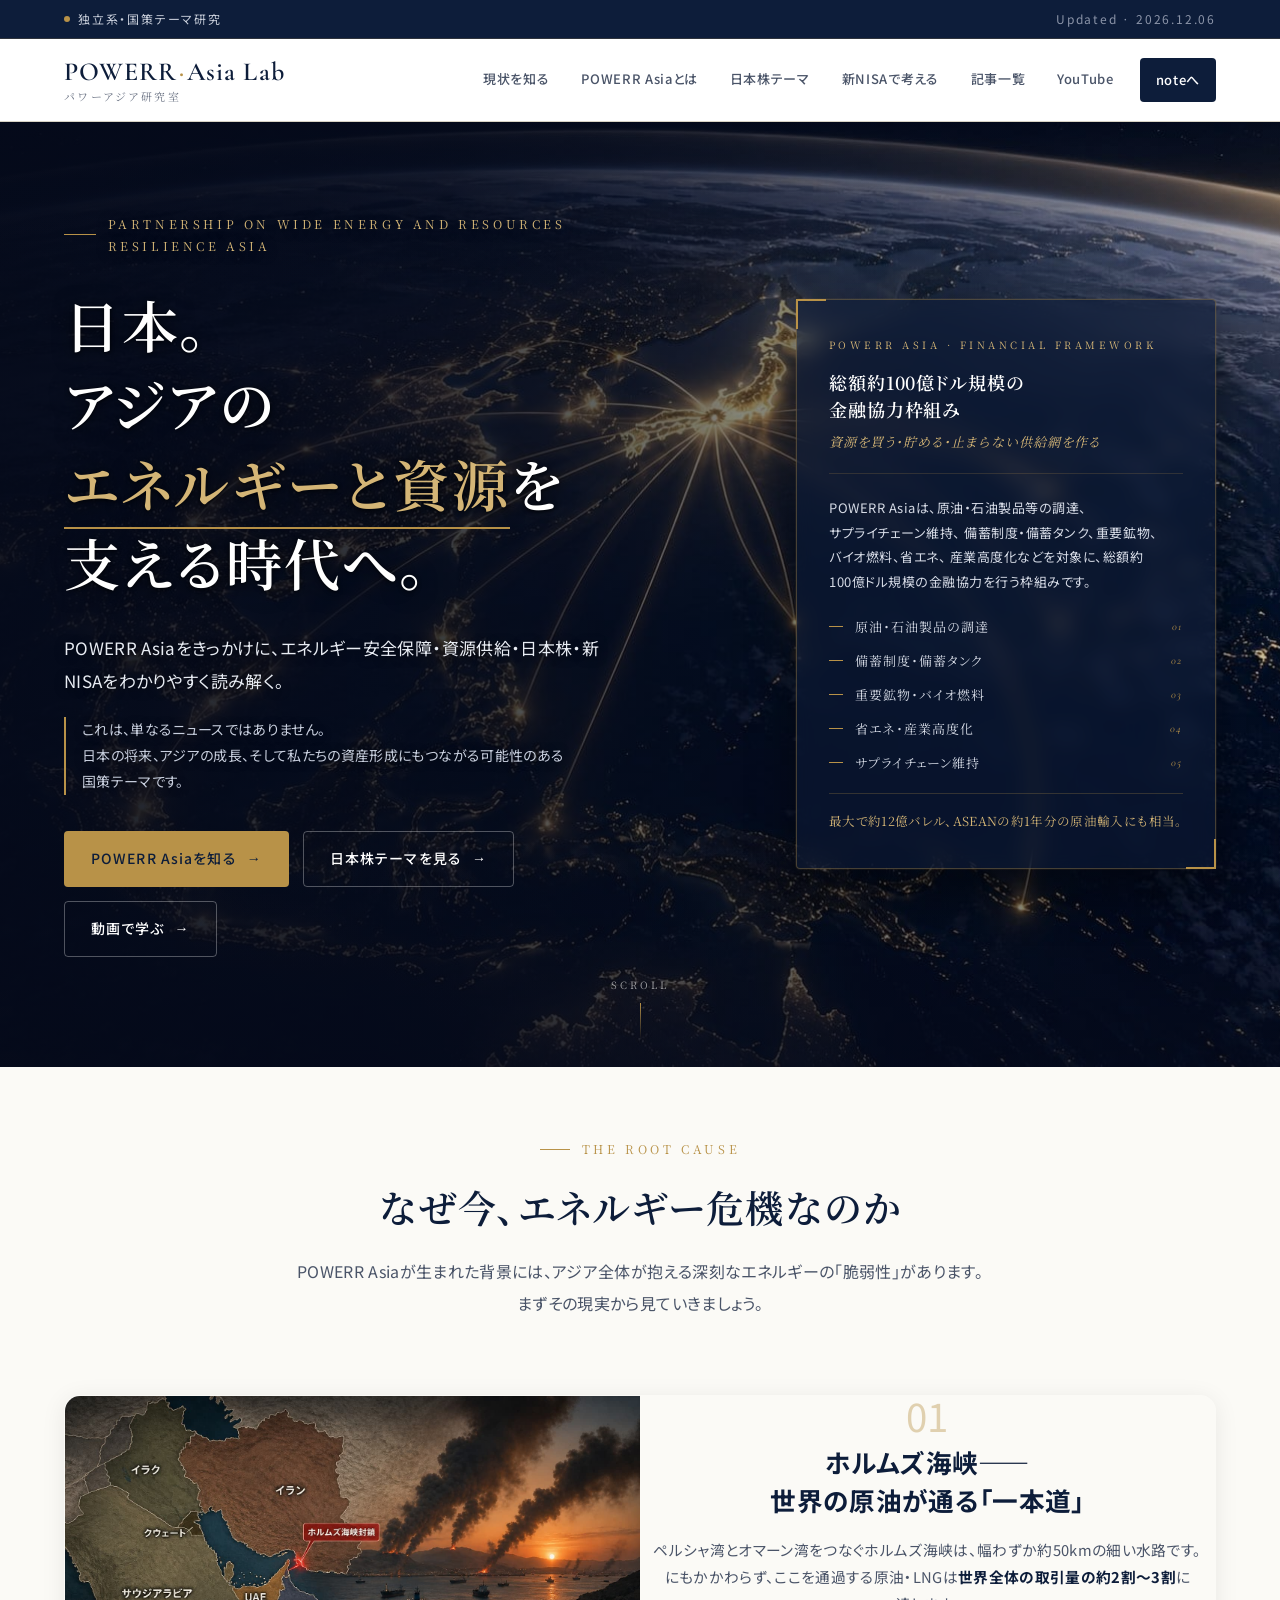
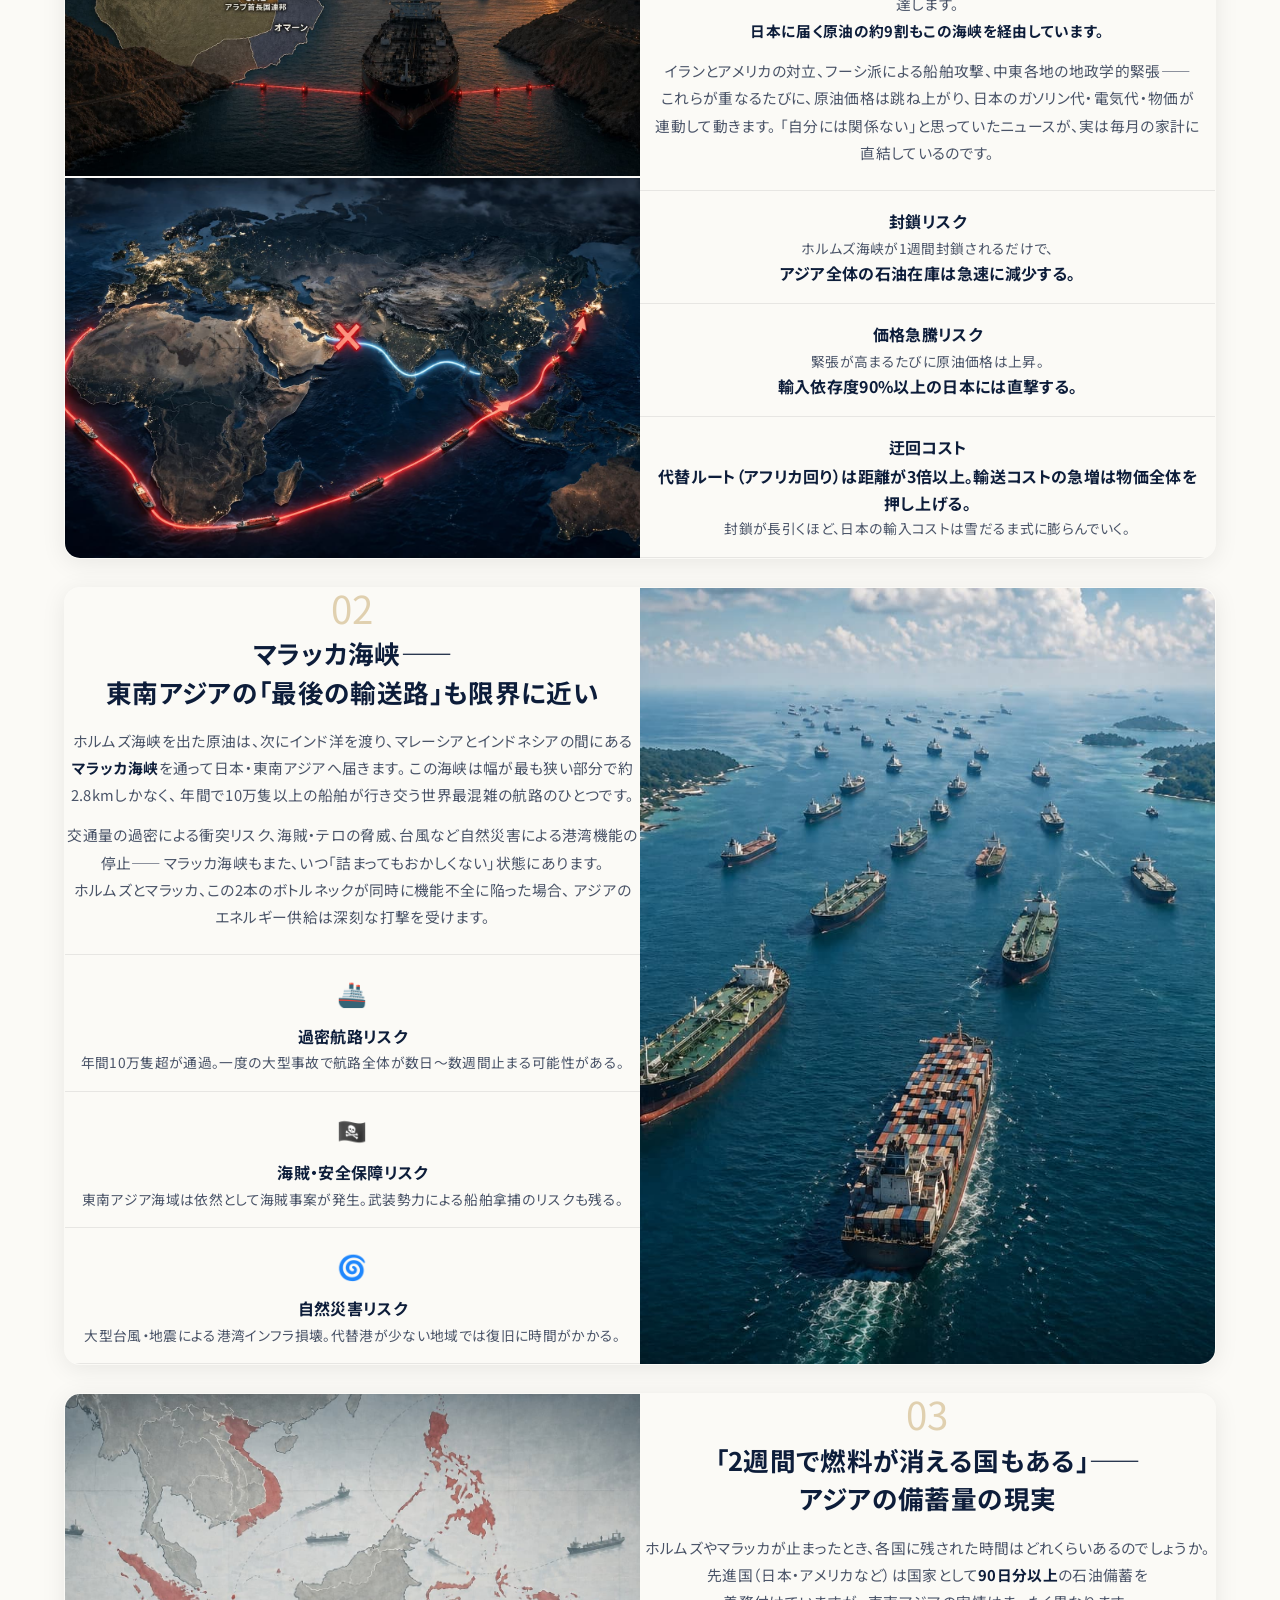
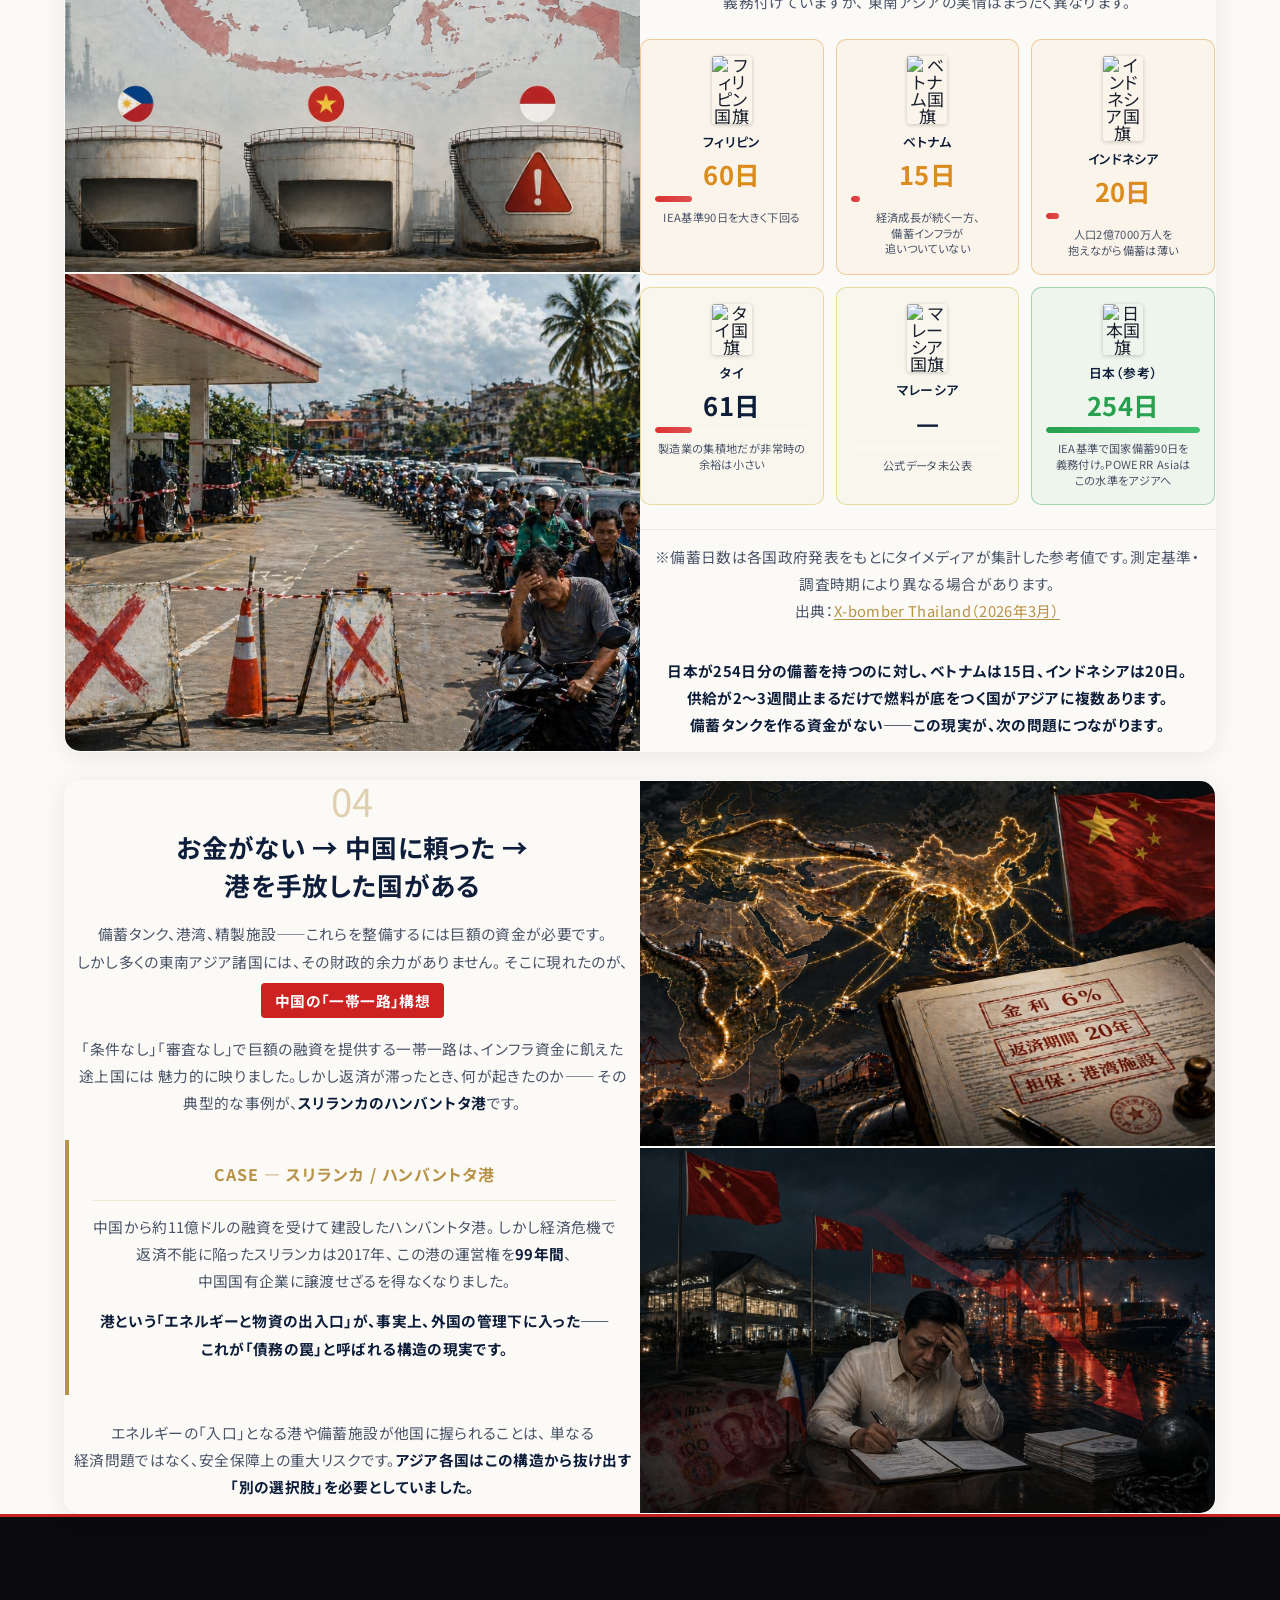
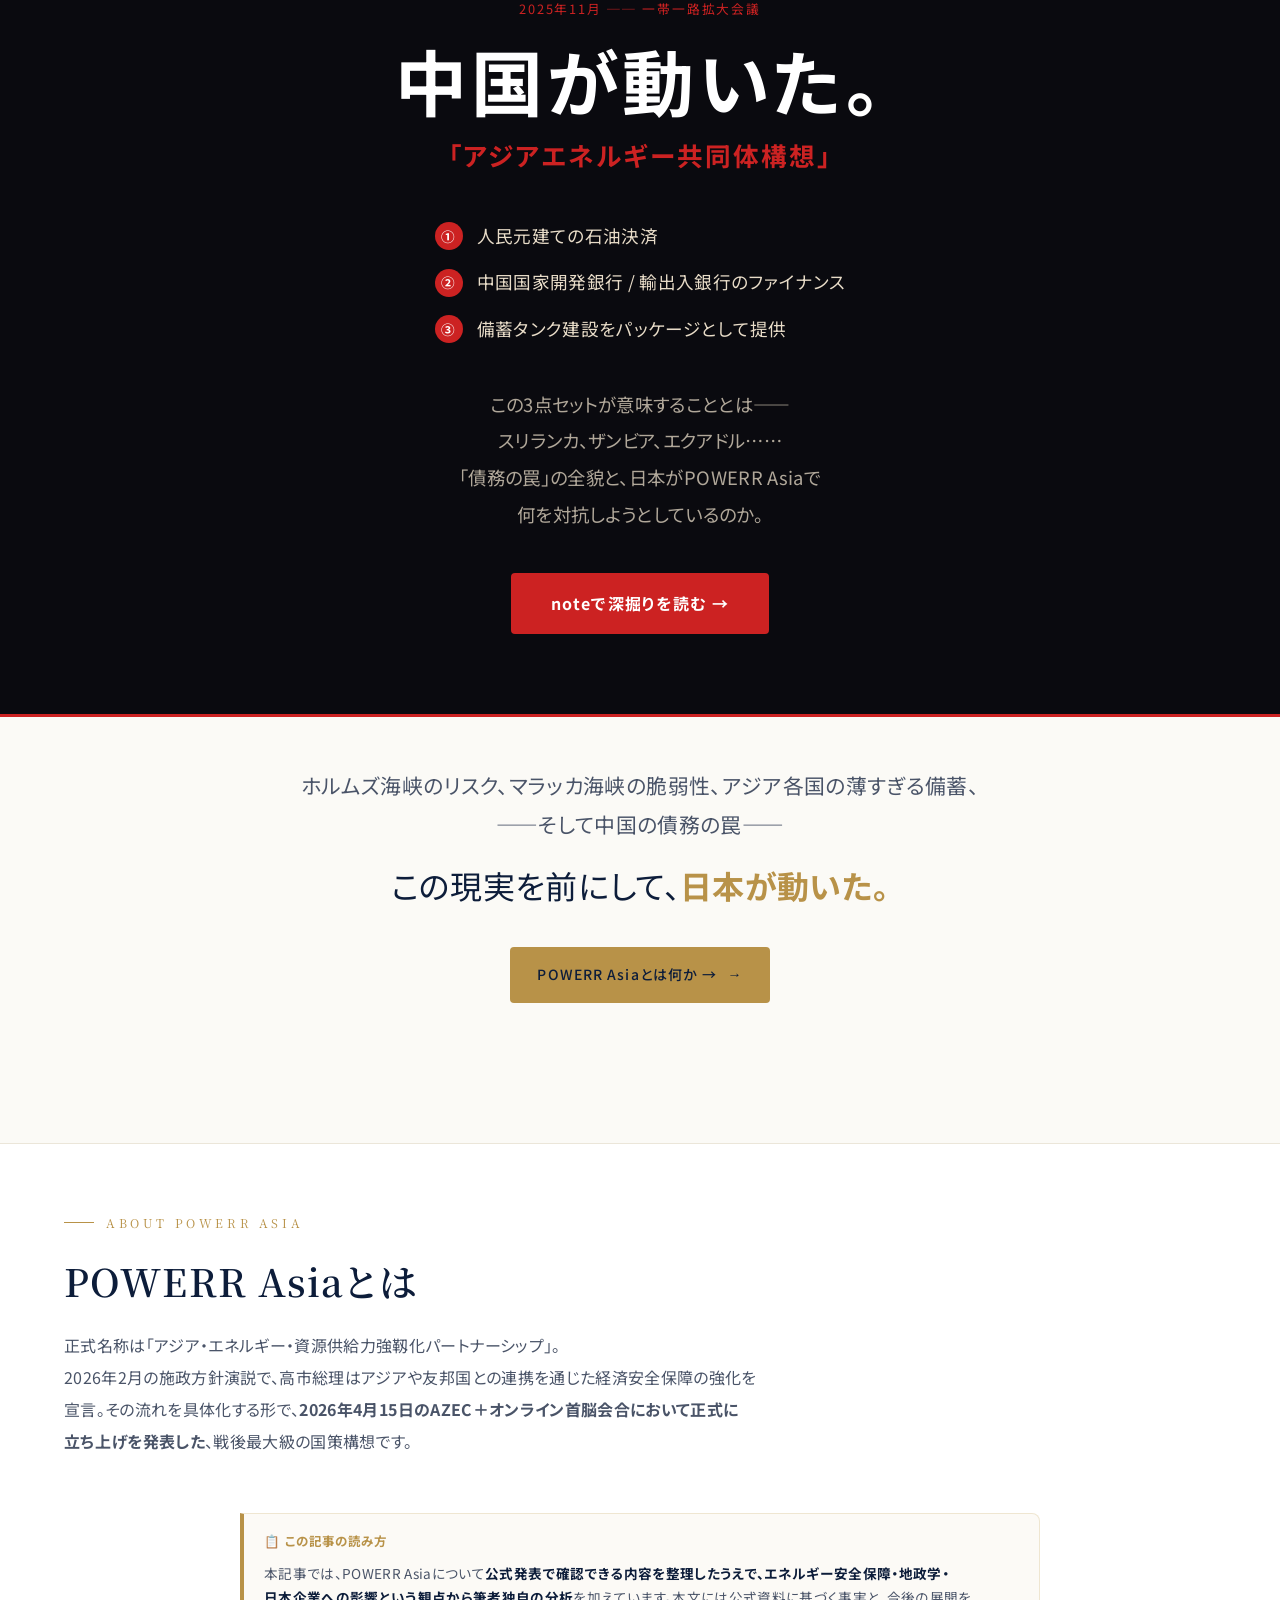
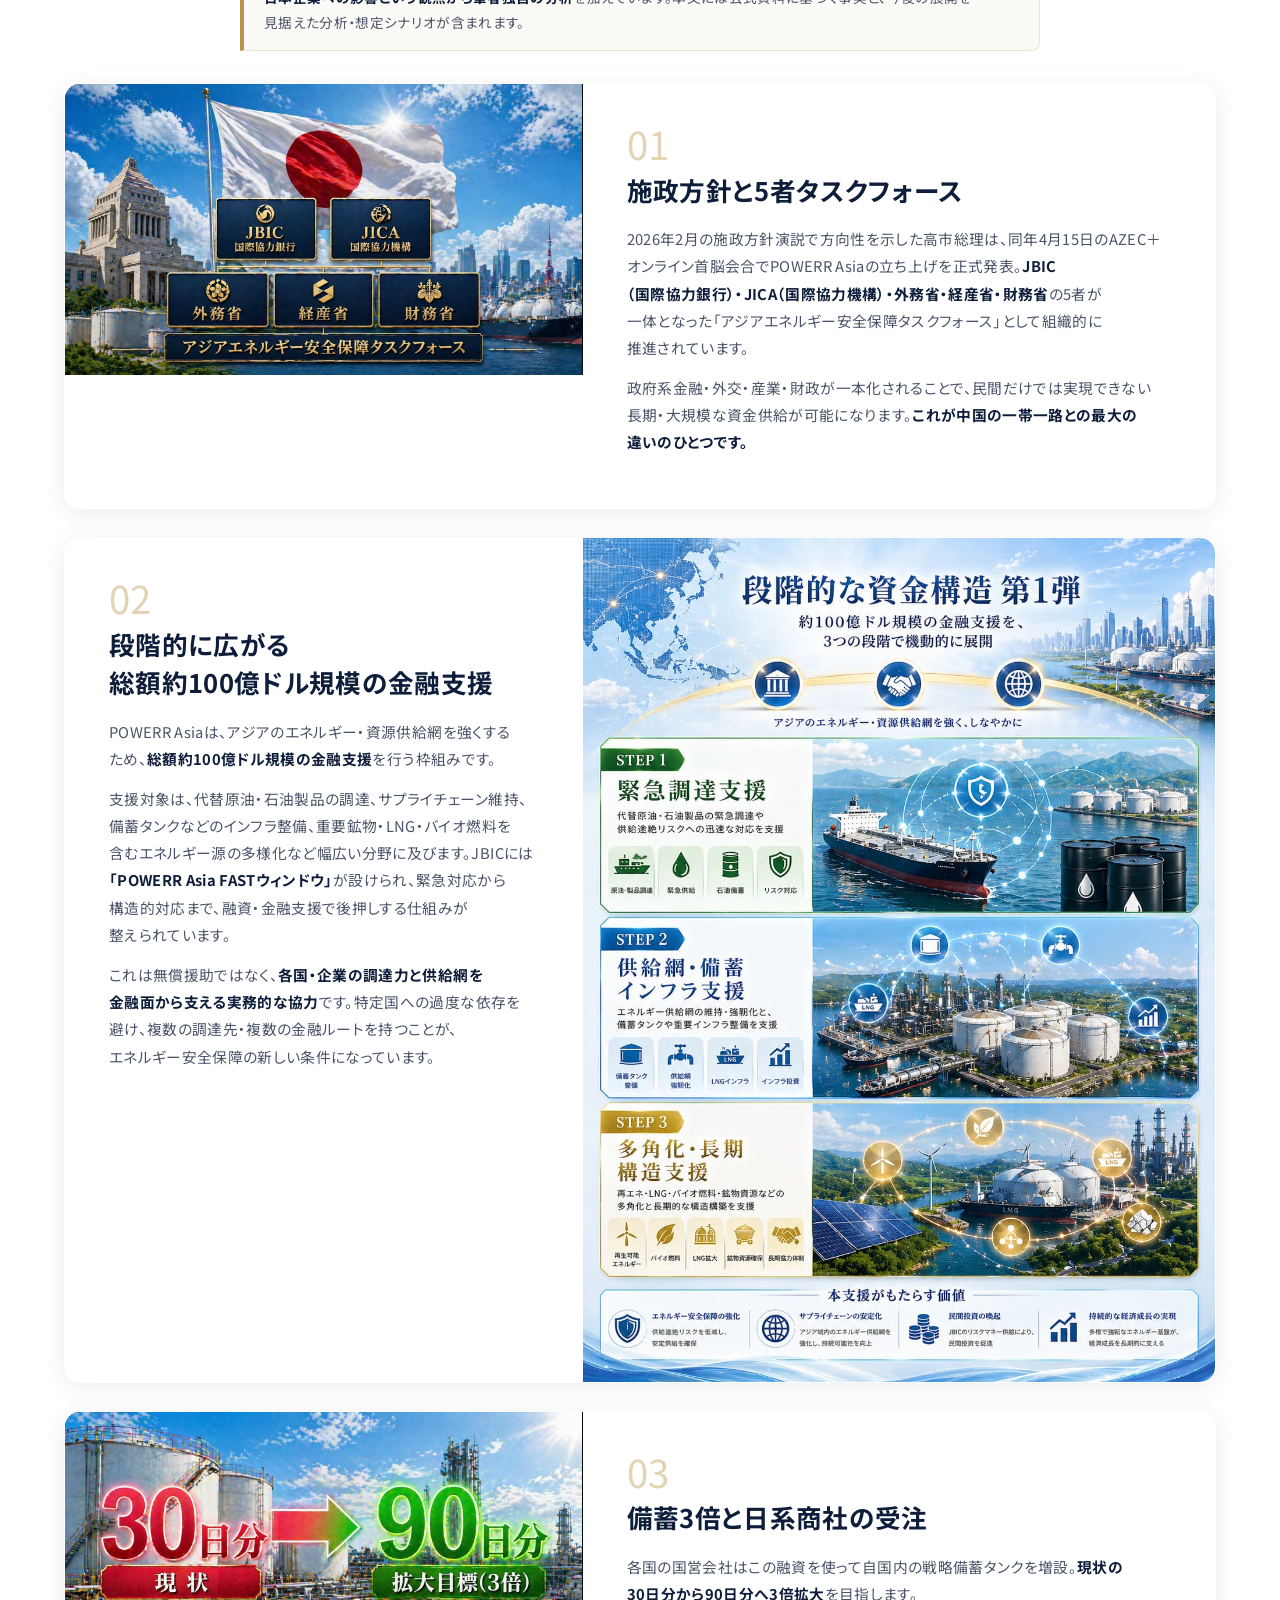
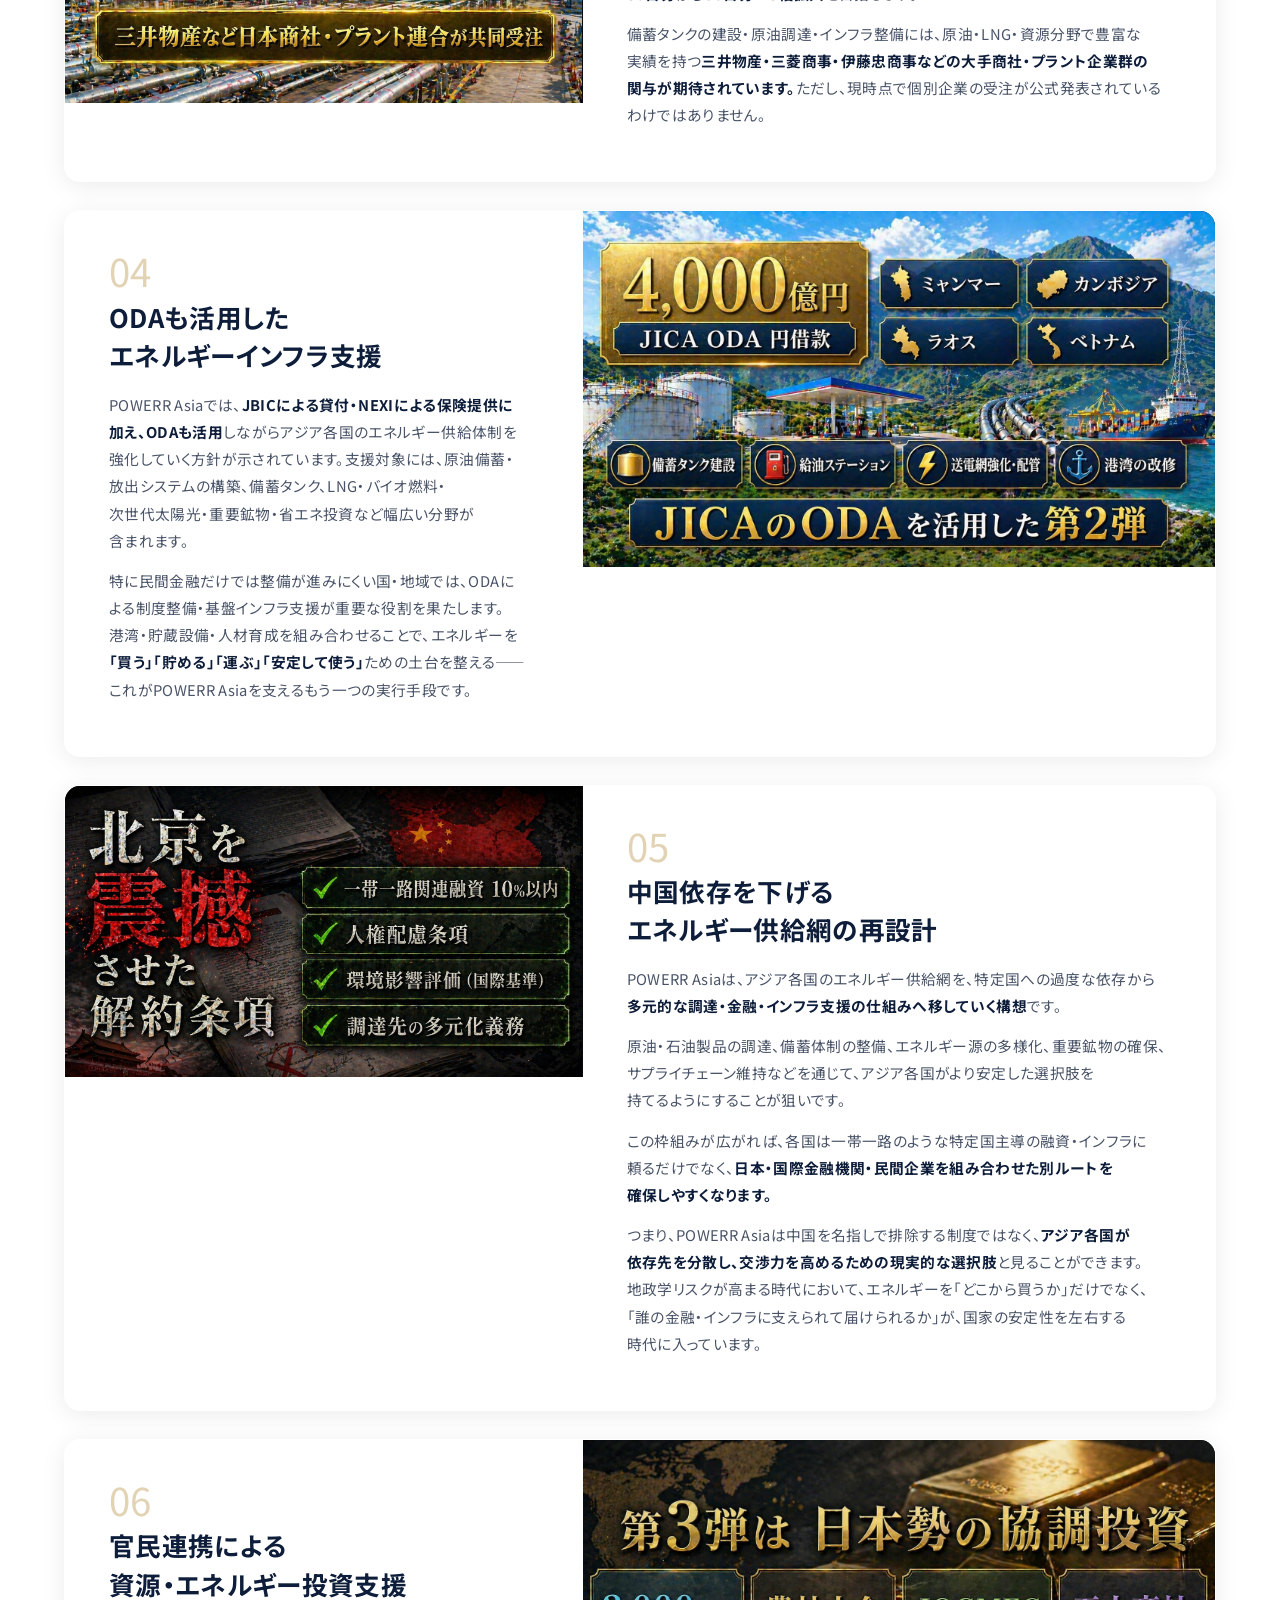
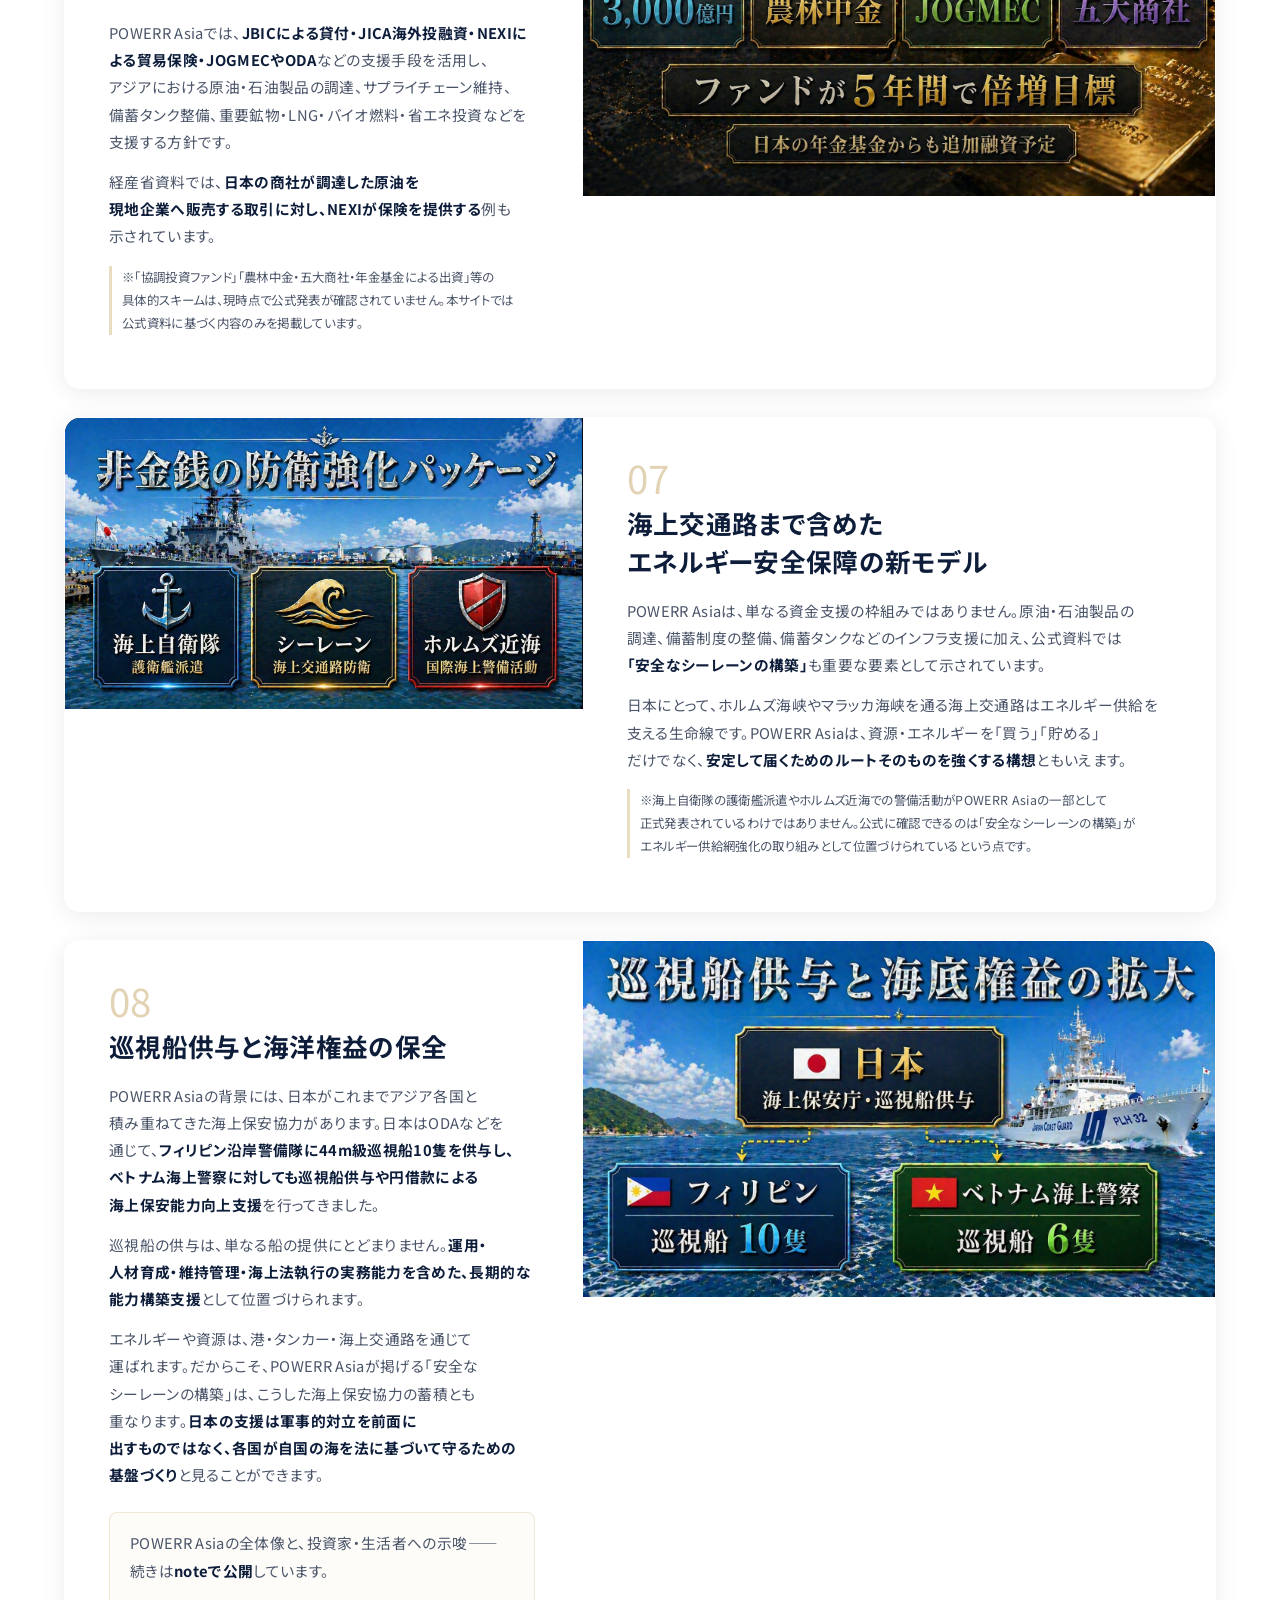
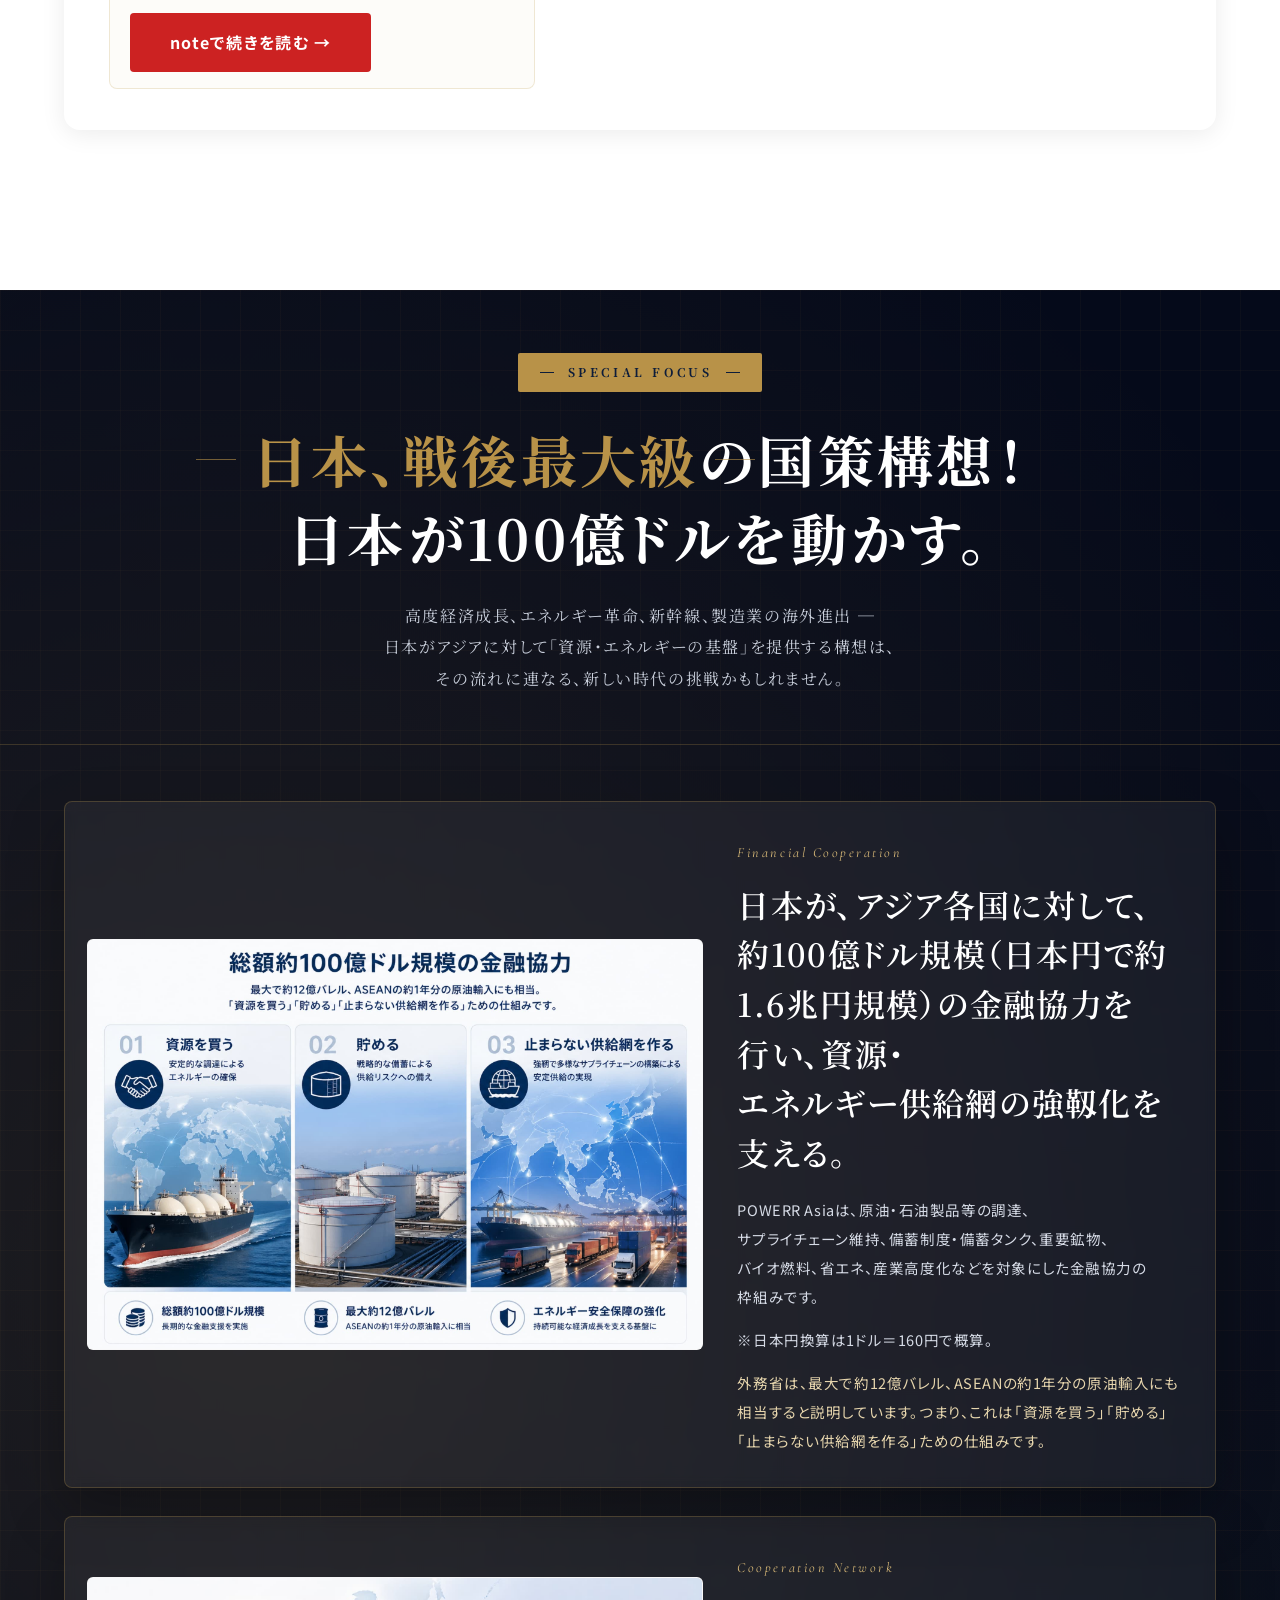
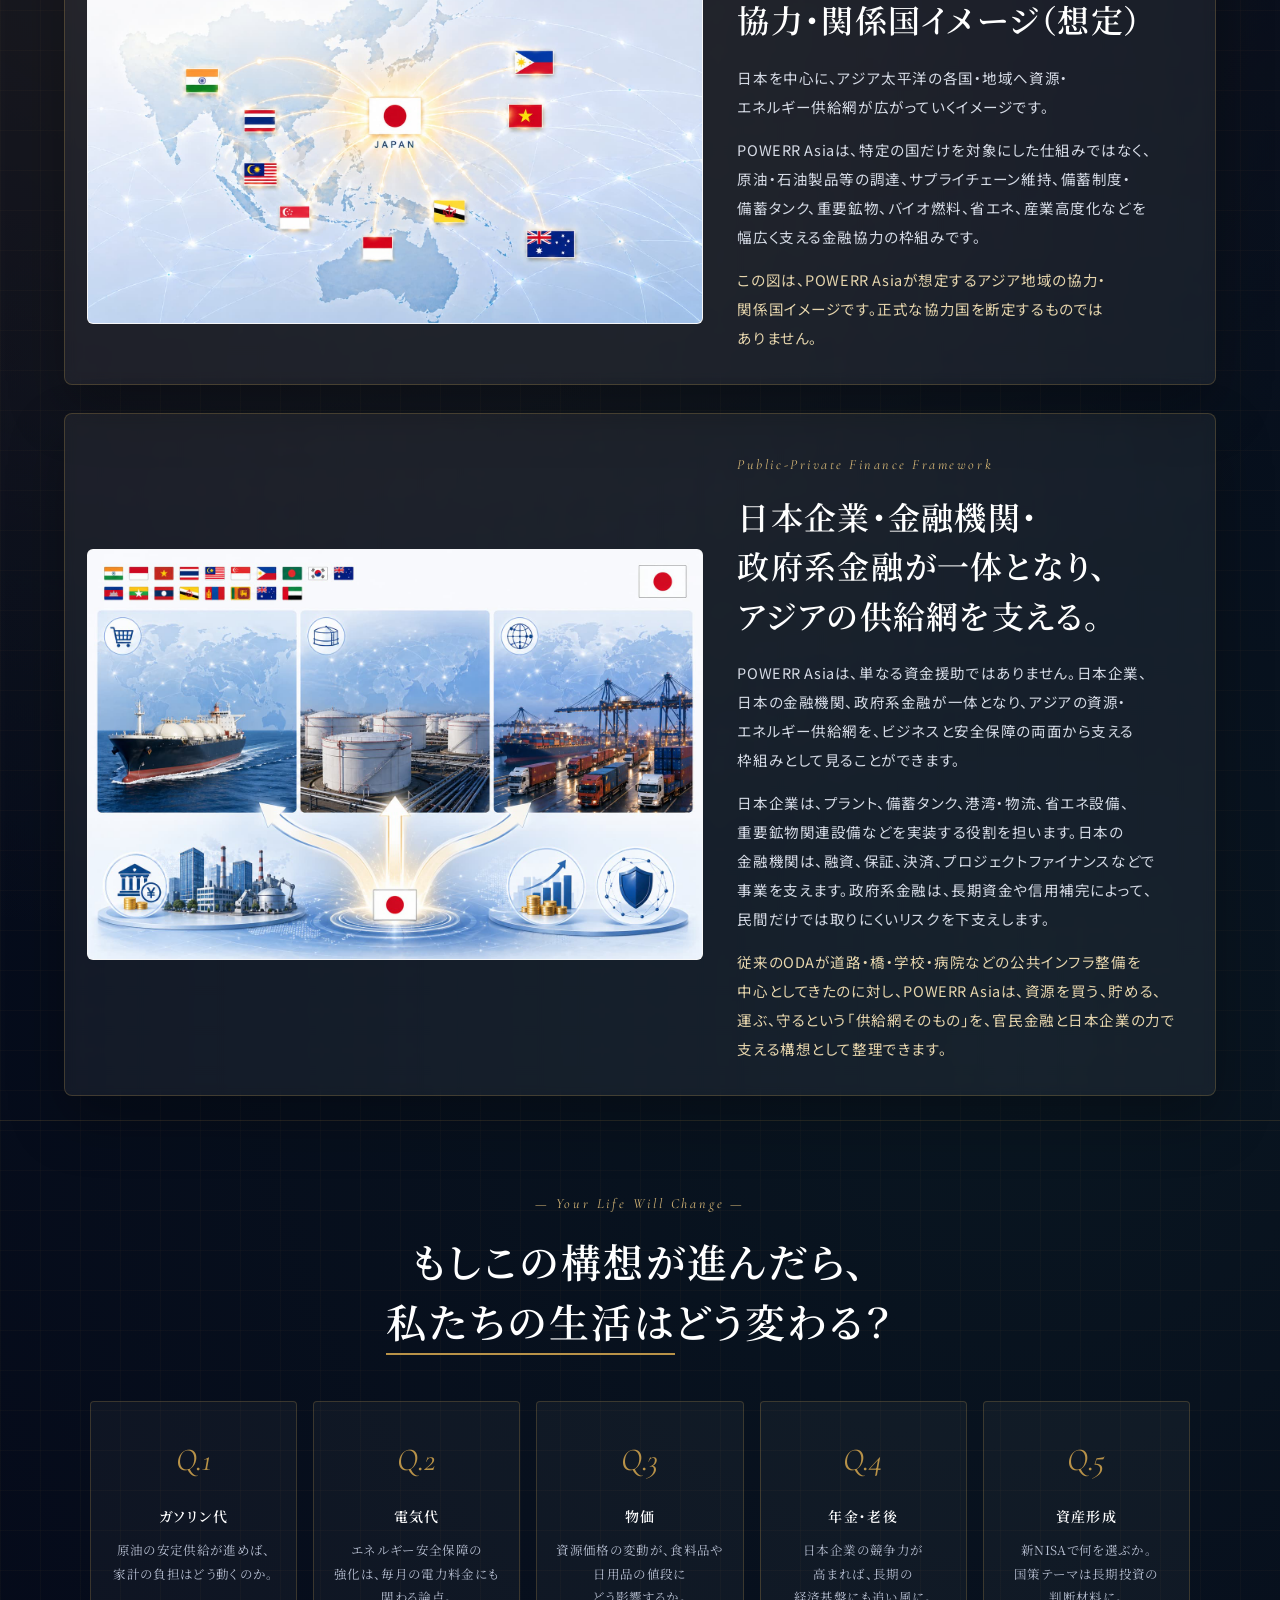
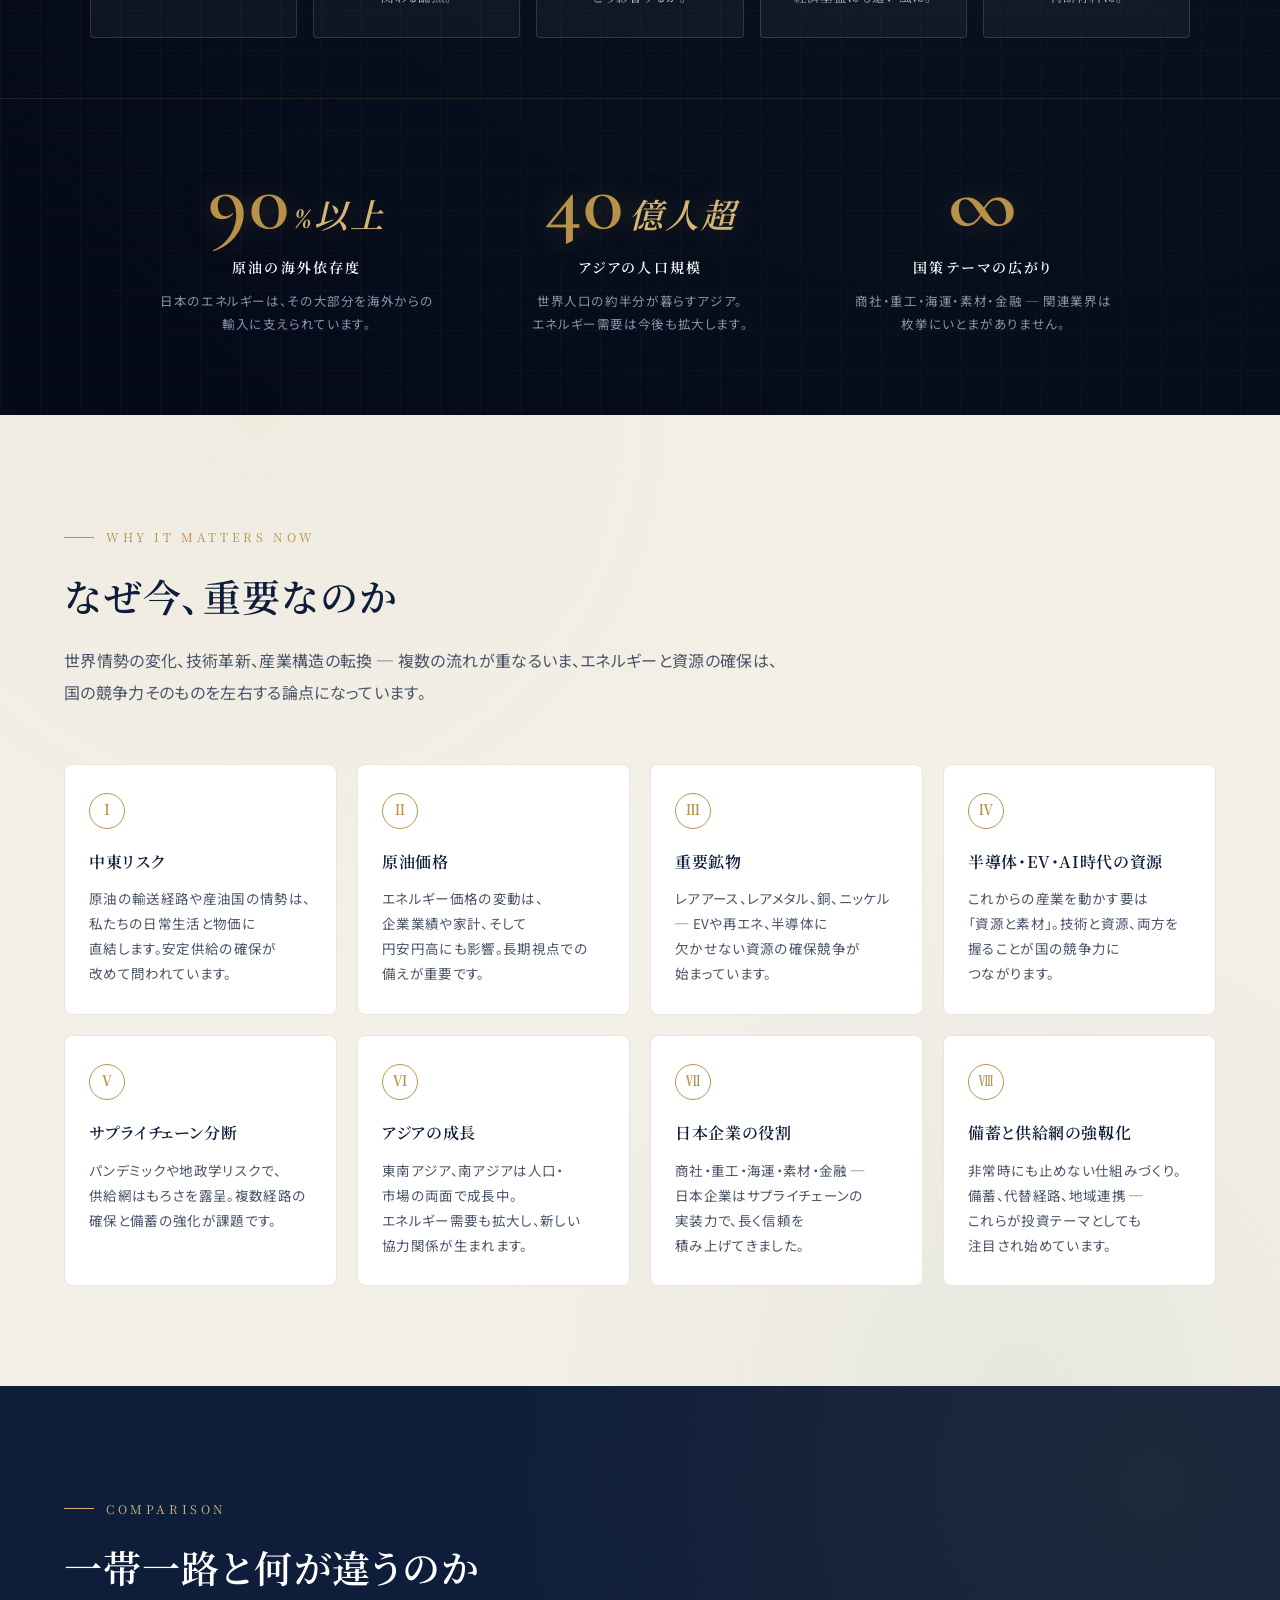
==== index.html @ 80aa7bf7 "画像変更" ====
<!DOCTYPE html>
<html lang="ja">
<head>
<meta charset="UTF-8">
<meta name="viewport" content="width=device-width, initial-scale=1.0">
<title>POWERR Asiaとは？日本がアジアのエネルギーと資源を支える新構想 | POWERR Asia Lab</title>
<meta name="description" content="POWERR Asia（パワー・アジア)を初心者向けに解説。日本のエネルギー安全保障、資源供給、サプライチェーン、日本株、新NISAとの関係をわかりやすく読み解きます。">
<meta name="keywords" content="POWERR Asia,パワーアジア,パワーアジア研究室,アジア エネルギー 資源,日本株 国策テーマ,新NISA 日本株,重要鉱物,サプライチェーン,エネルギー安全保障,一帯一路 違い,国策投資,日本株 長期投資">
<meta property="og:title" content="POWERR Asiaとは？日本がアジアのエネルギーと資源を支える新構想">
<meta property="og:description" content="POWERR Asia（パワー・アジア)を初心者向けに解説。エネルギー安全保障・資源供給・日本株・新NISAをわかりやすく読み解く情報サイト。">
<meta property="og:type" content="website">
<meta property="og:site_name" content="POWERR Asia Lab">
<link rel="preconnect" href="https://fonts.googleapis.com">
<link rel="preconnect" href="https://fonts.gstatic.com" crossorigin>
<link href="https://fonts.googleapis.com/css2?family=Noto+Serif+JP:wght@400;500;600;700&family=Noto+Sans+JP:wght@300;400;500;700&family=Cormorant+Garamond:ital,wght@0,500;0,600;1,500&display=swap" rel="stylesheet">

<meta http-equiv="X-UA-Compatible" content="IE=edge">
<link rel="stylesheet" href="css/style.css">

</head>
<body>

<!-- ============================================
     UTILITY BAR
     ============================================ -->
<div class="utility-bar">
  <div class="container">
    <span class="utility-tag">独立系・国策テーマ研究</span>
    <span class="utility-date" id="today">— UPDATED —</span>
  </div>
</div>

<!-- ============================================
     HEADER
     ============================================ -->
<header class="site-header">
  <div class="container">
    <div class="header-inner">
    <a href="#top" class="brand">
      <span class="brand-mark">POWERR<span class="dot">·</span>Asia Lab</span>
      <span class="brand-sub">パワーアジア研究室</span>
    </a>

    <nav class="nav" id="mainNav">
      <a href="#crisis">現状を知る</a>
      <a href="#about">POWERR Asiaとは</a>
      <a href="#stocks">日本株テーマ</a>
      <a href="#nisa">新NISAで考える</a>
      <a href="#articles">記事一覧</a>
      <a href="#youtube">YouTube</a>
      <!-- AFFILIATE/EXT LINK PLACEHOLDER: noteのプロフィールURLに置き換え -->
      <a href="#note" class="cta">noteへ</a>
    </nav>

    <button class="menu-toggle" id="menuToggle" aria-label="メニュー" aria-expanded="false">
      <span></span>
    </button>
    </div>
  </div>
</header>

<!-- ============================================
     HERO — 画像背景版
     ============================================ -->
<section class="hero" id="top">
  <!-- HERO IMAGE PLACEHOLDER: images/hero.jpg を差し替えると画像が変わります -->
  <div class="hero-bg" style="background-image:url('images/hero.jpg');" aria-hidden="true"></div>

  <div class="container">
    <div class="hero-text">
      <span class="hero-eyebrow">Partnership on Wide Energy and Resources Resilience Asia</span>
      <h1>日本。<br>アジアの<br><span class="accent">エネルギーと資源</span>を支える時代へ。</h1>
      <p class="hero-sub">
        POWERR Asiaをきっかけに、エネルギー安全保障・資源供給・日本株・新NISAをわかりやすく読み解く。
      </p>
      <p class="hero-note">
        これは、単なるニュースではありません。<br>
        日本の将来、アジアの成長、そして私たちの資産形成にもつながる可能性のある国策テーマです。
      </p>
      <div class="hero-actions">
        <a href="#about" class="btn btn-primary btn-arrow">POWERR Asiaを知る</a>
        <a href="#stocks" class="btn btn-ghost btn-arrow">日本株テーマを見る</a>
        <a href="#youtube" class="btn btn-ghost btn-arrow">動画で学ぶ</a>
      </div>
    </div>

    <!-- 右側情報パネル -->
    <aside class="hero-panel" aria-label="POWERR Asiaの金融協力">
      <div class="hero-panel-label">POWERR Asia · Financial Framework</div>
      <div class="hero-panel-title">
        総額約100億ドル規模の<br>
        金融協力枠組み
      </div>
      <div class="hero-panel-subtitle">
        資源を買う・貯める・止まらない供給網を作る
      </div>

      <p class="hero-panel-desc">
        POWERR Asiaは、原油・石油製品等の調達、サプライチェーン維持、
        備蓄制度・備蓄タンク、重要鉱物、バイオ燃料、省エネ、
        産業高度化などを対象に、総額約100億ドル規模の金融協力を行う枠組みです。
      </p>

      <ul class="hero-panel-list">
        <li>原油・石油製品の調達 <span class="num">01</span></li>
        <li>備蓄制度・備蓄タンク <span class="num">02</span></li>
        <li>重要鉱物・バイオ燃料 <span class="num">03</span></li>
        <li>省エネ・産業高度化 <span class="num">04</span></li>
        <li>サプライチェーン維持 <span class="num">05</span></li>
      </ul>

      <p class="hero-panel-note">
        最大で約12億バレル、ASEANの約1年分の原油輸入にも相当。
      </p>
    </aside>
  </div>

  <a href="#crisis" class="hero-scroll" aria-label="次のセクションへスクロール">SCROLL</a>
</section>

<!-- ============================================
     CRISIS — なぜ今、エネルギー危機なのか
     ============================================ -->
<section class="crisis" id="crisis">
  <div class="container">
    <span class="section-eyebrow">The Root Cause</span>
    <h2 class="section-title">なぜ今、エネルギー危機なのか</h2>
    <p class="section-lead">
      POWERR Asiaが生まれた背景には、アジア全体が抱える深刻なエネルギーの「脆弱性」があります。<br>
      まずその現実から見ていきましょう。
    </p>
  </div>

  <div class="container crisis-blocks-wrap">
  <!-- ブロック① ホルムズ海峡 -->
  <div class="crisis-block" id="crisis-hormuz">
    <div class="crisis-image-stack">
      <div class="crisis-image-wrap">
        <img
          src="images/strait-of-hormuz-oil-tanker-blockade-risk-editorial-illustration.jpg"
          alt="ホルムズ海峡の地図と封鎖リスクを示す画像。イラク・イラン・サウジアラビア・UAE・オマーンの位置と封鎖ラインが描かれている"
          class="crisis-img"
          loading="lazy"
        >
      </div>
      <div class="crisis-image-wrap">
        <img
          src="images/hormuz-strait-blocked-oil-shipping-route-africa-detour-japan.jpg"
          alt="ホルムズ海峡封鎖時にアフリカ大陸を迂回する長大な代替航路を示す世界地図"
          class="crisis-img"
          loading="lazy"
        >
      </div>
    </div>
    <div class="crisis-text">
      <span class="crisis-num">01</span>
      <h3 class="crisis-heading">ホルムズ海峡——<br>世界の原油が通る「一本道」</h3>
      <p>
        ペルシャ湾とオマーン湾をつなぐホルムズ海峡は、幅わずか約50kmの細い水路です。<br>
        にもかかわらず、ここを通過する原油・LNGは<strong>世界全体の取引量の約2割〜3割</strong>に達します。<br>
        <strong>日本に届く原油の約9割もこの海峡を経由しています。</strong>
      </p>
      <p>
        イランとアメリカの対立、フーシ派による船舶攻撃、中東各地の地政学的緊張——
        これらが重なるたびに、原油価格は跳ね上がり、日本のガソリン代・電気代・物価が連動して動きます。
        「自分には関係ない」と思っていたニュースが、実は毎月の家計に直結しているのです。
      </p>
      <div class="crisis-risk-box">
        <div class="crisis-risk-item">
          <div>
            <strong>封鎖リスク</strong>
            <p>ホルムズ海峡が1週間封鎖されるだけで、<br><strong>アジア全体の石油在庫は急速に減少する。</strong></p>
          </div>
        </div>
        <div class="crisis-risk-item">
          <div>
            <strong>価格急騰リスク</strong>
            <p>緊張が高まるたびに原油価格は上昇。<br><strong>輸入依存度90%以上の日本には直撃する。</strong></p>
          </div>
        </div>
        <div class="crisis-risk-item">
          <div>
            <strong>迂回コスト</strong>
            <p><strong>代替ルート（アフリカ回り）は距離が3倍以上。輸送コストの急増は物価全体を押し上げる。</strong>封鎖が長引くほど、日本の輸入コストは雪だるま式に膨らんでいく。</p>
          </div>
        </div>
      </div>
    </div>
  </div>

  <!-- ブロック② マラッカ海峡 -->
  <div class="crisis-block crisis-block--alt" id="crisis-malacca">
    <div class="crisis-image-wrap">
      <img
        src="images/strait-of-malacca-oil-tanker-congestion-shipping-risk.jpg"
        alt="マラッカ海峡を無数のタンカーと貨物船が埋め尽くす空撮イメージ"
        class="crisis-img"
        loading="lazy"
      >
    </div>
    <div class="crisis-text">
      <span class="crisis-num">02</span>
      <h3 class="crisis-heading">マラッカ海峡——<br>東南アジアの「最後の輸送路」も限界に近い</h3>
      <p>
        ホルムズ海峡を出た原油は、次にインド洋を渡り、マレーシアとインドネシアの間にある
        <strong>マラッカ海峡</strong>を通って日本・東南アジアへ届きます。
        この海峡は幅が最も狭い部分で約2.8kmしかなく、
        年間で10万隻以上の船舶が行き交う世界最混雑の航路のひとつです。
      </p>
      <p>
        交通量の過密による衝突リスク、海賊・テロの脅威、台風など自然災害による港湾機能の停止——
        マラッカ海峡もまた、いつ「詰まってもおかしくない」状態にあります。
        ホルムズとマラッカ、この2本のボトルネックが同時に機能不全に陥った場合、
        アジアのエネルギー供給は深刻な打撃を受けます。
      </p>
      <div class="crisis-risk-box">
        <div class="crisis-risk-item">
          <span class="risk-icon">🚢</span>
          <div>
            <strong>過密航路リスク</strong>
            <p>年間10万隻超が通過。一度の大型事故で航路全体が数日〜数週間止まる可能性がある。</p>
          </div>
        </div>
        <div class="crisis-risk-item">
          <span class="risk-icon">🏴‍☠️</span>
          <div>
            <strong>海賊・安全保障リスク</strong>
            <p>東南アジア海域は依然として海賊事案が発生。武装勢力による船舶拿捕のリスクも残る。</p>
          </div>
        </div>
        <div class="crisis-risk-item">
          <span class="risk-icon">🌀</span>
          <div>
            <strong>自然災害リスク</strong>
            <p>大型台風・地震による港湾インフラ損壊。代替港が少ない地域では復旧に時間がかかる。</p>
          </div>
        </div>
      </div>
    </div>
  </div>

  <!-- ブロック③ 備蓄の少なさ -->
  <div class="crisis-block" id="crisis-storage">
    <div class="crisis-image-stack">
      <div class="crisis-image-wrap">
        <img
          src="images/southeast-asia-fuel-storage-shortage-energy-security-risk.jpg"
          alt="フィリピン・ベトナム・インドネシアの国旗が付いた空に近い燃料タンク3基と東南アジア地図"
          class="crisis-img"
          loading="lazy"
        >
      </div>
      <div class="crisis-image-wrap">
        <img
          src="images/southeast-asia-fuel-shortage-empty-gas-station-long-queue.jpg"
          alt="東南アジアの燃料不足で空のガソリンスタンドに長蛇の列を作るバイクと車。赤いバツ印の看板が給油停止を示す"
          class="crisis-img"
          loading="lazy"
        >
      </div>
    </div>
    <div class="crisis-text">
      <span class="crisis-num">03</span>
      <h3 class="crisis-heading">「2週間で燃料が消える国もある」——<br>アジアの備蓄量の現実</h3>
      <p>
        ホルムズやマラッカが止まったとき、各国に残された時間はどれくらいあるのでしょうか。
        先進国（日本・アメリカなど）は国家として<strong>90日分以上</strong>の石油備蓄を義務付けていますが、
        東南アジアの実情はまったく異なります。
      </p>

      <div class="crisis-storage-grid">
        <div class="crisis-storage-card crisis-storage-card--warning">
          <div class="storage-flag"><img src="https://flagcdn.com/w40/ph.png" alt="フィリピン国旗" class="storage-flag-img"></div>
          <div class="storage-country">フィリピン</div>
          <div class="storage-days">60日</div>
          <div class="storage-bar"><div class="storage-fill" style="width:24%"></div></div>
          <div class="storage-note">IEA基準90日を大きく下回る</div>
        </div>
        <div class="crisis-storage-card crisis-storage-card--warning">
          <div class="storage-flag"><img src="https://flagcdn.com/w40/vn.png" alt="ベトナム国旗" class="storage-flag-img"></div>
          <div class="storage-country">ベトナム</div>
          <div class="storage-days">15日</div>
          <div class="storage-bar"><div class="storage-fill" style="width:6%"></div></div>
          <div class="storage-note">経済成長が続く一方、備蓄インフラが追いついていない</div>
        </div>
        <div class="crisis-storage-card crisis-storage-card--warning">
          <div class="storage-flag"><img src="https://flagcdn.com/w40/id.png" alt="インドネシア国旗" class="storage-flag-img"></div>
          <div class="storage-country">インドネシア</div>
          <div class="storage-days">20日</div>
          <div class="storage-bar"><div class="storage-fill" style="width:8%"></div></div>
          <div class="storage-note">人口2億7000万人を抱えながら備蓄は薄い</div>
        </div>
        <div class="crisis-storage-card crisis-storage-card--caution">
          <div class="storage-flag"><img src="https://flagcdn.com/w40/th.png" alt="タイ国旗" class="storage-flag-img"></div>
          <div class="storage-country">タイ</div>
          <div class="storage-days">61日</div>
          <div class="storage-bar"><div class="storage-fill crisis-storage-fill--caution" style="width:24%"></div></div>
          <div class="storage-note">製造業の集積地だが非常時の余裕は小さい</div>
        </div>
        <div class="crisis-storage-card crisis-storage-card--caution">
          <div class="storage-flag"><img src="https://flagcdn.com/w40/my.png" alt="マレーシア国旗" class="storage-flag-img"></div>
          <div class="storage-country">マレーシア</div>
          <div class="storage-days">—</div>
          <div class="storage-bar"><div class="storage-fill" style="width:0%"></div></div>
          <div class="storage-note">公式データ未公表</div>
        </div>
        <div class="crisis-storage-card crisis-storage-card--safe">
          <div class="storage-flag"><img src="https://flagcdn.com/w40/jp.png" alt="日本国旗" class="storage-flag-img"></div>
          <div class="storage-country">日本（参考）</div>
          <div class="storage-days">254日</div>
          <div class="storage-bar crisis-storage-bar--safe"><div class="storage-fill storage-fill--safe" style="width:100%"></div></div>
          <div class="storage-note">IEA基準で国家備蓄90日を義務付け。POWERR Asiaはこの水準をアジアへ</div>
        </div>
      </div>

      <p class="crisis-storage-source">
        ※備蓄日数は各国政府発表をもとにタイメディアが集計した参考値です。測定基準・調査時期により異なる場合があります。<br>
        出典：<a href="https://x-bomberth.com/20260310aseanoil/" target="_blank" rel="noopener">X-bomber Thailand（2026年3月）</a>
      </p>

      <p style="margin-top:2rem;">
        <strong>日本が254日分の備蓄を持つのに対し、ベトナムは15日、インドネシアは20日。</strong><br>
        <strong>供給が2〜3週間止まるだけで燃料が底をつく国がアジアに複数あります。</strong><br>
        <strong>備蓄タンクを作る資金がない——この現実が、次の問題につながります。</strong>
      </p>
    </div>
  </div>

  <!-- ブロック④ 一帯一路の罠（ライト版） -->
  <div class="crisis-block crisis-block--alt" id="crisis-debt">
    <div class="crisis-image-stack">
      <div class="crisis-image-wrap">
        <img
          src="images/china-bri-infrastructure-debt-risk-port-collateral.jpg"
          alt="中国の一帯一路構想。アジア・アフリカに広がる黄金の輸送ルートと、金利6%・返済期間20年・担保：港湾施設と記された契約書"
          class="crisis-img"
          loading="lazy"
        >
      </div>
      <div class="crisis-image-wrap">
        <img
          src="images/southeast-asian-port-china-debt-risk-editorial-illustration.jpg"
          alt="中国国旗が掲げられた港湾施設の前で、困惑した表情の政府関係者が書類にサインするイメージ"
          class="crisis-img"
          loading="lazy"
        >
      </div>
    </div>
    <div class="crisis-text">
      <span class="crisis-num">04</span>
      <h3 class="crisis-heading">お金がない → 中国に頼った →<br>港を手放した国がある</h3>
      <p style="text-align:center;">
        備蓄タンク、港湾、精製施設——これらを整備するには巨額の資金が必要です。
        しかし多くの東南アジア諸国には、その財政的余力がありません。
        そこに現れたのが、<br>
        <span class="bri-badge">中国の「一帯一路」構想</span>
      </p>
      <p>
        「条件なし」「審査なし」で巨額の融資を提供する一帯一路は、インフラ資金に飢えた途上国には
        魅力的に映りました。しかし返済が滞ったとき、何が起きたのか——
        その典型的な事例が、<strong>スリランカのハンバントタ港</strong>です。
      </p>
      <div class="crisis-debt-box">
        <div class="crisis-debt-case">
          <div class="debt-case-label">CASE — スリランカ / ハンバントタ港</div>
          <p>
            中国から約11億ドルの融資を受けて建設したハンバントタ港。
            しかし経済危機で返済不能に陥ったスリランカは2017年、
            この港の運営権を<strong>99年間</strong>、中国国有企業に譲渡せざるを得なくなりました。
          </p>
          <p>
            <strong>港という「エネルギーと物資の出入口」が、事実上、外国の管理下に入った——<br>
            これが「債務の罠」と呼ばれる構造の現実です。</strong>
          </p>
        </div>
      </div>
      <p>
        エネルギーの「入口」となる港や備蓄施設が他国に握られることは、
        単なる経済問題ではなく、安全保障上の重大リスクです。<strong>アジア各国はこの構造から抜け出す「別の選択肢」を必要としていました。</strong>
      </p>
    </div>
  </div>

  </div><!-- /.crisis-blocks-wrap -->

  <!-- NOTE誘導ブリッジ（大型） -->
  <div class="crisis-note-bridge">
    <div class="container">
      <p class="cnb-date">2025年11月 ── 一帯一路拡大会議</p>
      <h3 class="cnb-title">中国が動いた。</h3>
      <p class="cnb-subtitle">「アジアエネルギー共同体構想」</p>
      <div class="cnb-points">
        <div class="cnb-point">
          <span class="cnb-num">①</span>
          <span>人民元建ての石油決済</span>
        </div>
        <div class="cnb-point">
          <span class="cnb-num">②</span>
          <span>中国国家開発銀行 / 輸出入銀行のファイナンス</span>
        </div>
        <div class="cnb-point">
          <span class="cnb-num">③</span>
          <span>備蓄タンク建設をパッケージとして提供</span>
        </div>
      </div>
      <p class="cnb-hook">この3点セットが意味することとは——<br>スリランカ、ザンビア、エクアドル……<br>「債務の罠」の全貌と、日本がPOWERR Asiaで<br>何を対抗しようとしているのか。</p>
      <a href="#note" class="cnb-btn">noteで深掘りを読む →</a>
    </div>
  </div>

  <!-- 移行ブリッジ -->
  <div class="crisis-bridge">
    <div class="container">
      <p class="bridge-text">
        ホルムズ海峡のリスク、マラッカ海峡の脆弱性、アジア各国の薄すぎる備蓄、<br>
        ——そして中国の債務の罠——
      </p>
      <p class="bridge-text bridge-text--large">
        この現実を前にして、<strong>日本が動いた。</strong>
      </p>
      <a href="#about" class="btn btn-primary btn-arrow">POWERR Asiaとは何か →</a>
    </div>
  </div>

</section>

<!-- ============================================ — 興味喚起の派手なフック
     「私たちの生活がどう変わるのか？」
     「戦後最大級の構想か？」
     ============================================ -->

<section class="about" id="about">
  <div class="container">
    <span class="section-eyebrow">About POWERR Asia</span>
    <h2 class="section-title">POWERR Asiaとは</h2>
    <p class="section-lead">
      正式名称は「アジア・エネルギー・資源供給力強靱化パートナーシップ」。<br>
      2026年2月の施政方針演説で、高市総理はアジアや友邦国との連携を通じた経済安全保障の強化を宣言。その流れを具体化する形で、<strong>2026年4月15日のAZEC＋オンライン首脳会合において正式に立ち上げを発表した</strong>、戦後最大級の国策構想です。
    </p>

    <!-- 記事の読み方 -->
    <div class="editorial-note">
      <span class="editorial-note-label">📋 この記事の読み方</span>
      <p>本記事では、POWERR Asiaについて<strong>公式発表で確認できる内容を整理したうえで、エネルギー安全保障・地政学・日本企業への影響という観点から筆者独自の分析</strong>を加えています。本文には公式資料に基づく事実と、今後の展開を見据えた分析・想定シナリオが含まれます。</p>
    </div>
  </div>

  <div class="container about-blocks-wrap">

    <!-- ブロック① 5者タスクフォース -->
    <div class="crisis-block" id="about-taskforce">
      <div class="crisis-image-wrap">
        <img src="images/japan-energy-security-policy-framework-jbic-jica-ministries.jpg"
          alt="JBIC・JICA・外務省・経産省・財務省によるアジアエネルギー安全保障タスクフォース"
          class="crisis-img" loading="lazy">
      </div>
      <div class="crisis-text">
        <span class="crisis-num">01</span>
        <h3 class="crisis-heading">施政方針と5者タスクフォース</h3>
        <p>2026年2月の施政方針演説で方向性を示した高市総理は、同年4月15日のAZEC＋オンライン首脳会合でPOWERR Asiaの立ち上げを正式発表。<strong>JBIC（国際協力銀行）・JICA（国際協力機構）・外務省・経産省・財務省</strong>の5者が一体となった「アジアエネルギー安全保障タスクフォース」として組織的に推進されています。</p>
        <p>政府系金融・外交・産業・財政が一本化されることで、民間だけでは実現できない長期・大規模な資金供給が可能になります。<strong>これが中国の一帯一路との最大の違いのひとつです。</strong></p>
      </div>
    </div>

    <!-- ブロック② 第1弾資金構造 -->
    <div class="crisis-block crisis-block--alt" id="about-finance1">
      <div class="crisis-image-wrap">
        <img src="images/powerr-asia-phased-financial-support-energy-supply-chain-900x1200.jpg"
          alt="総額約100億ドル規模・JBIC POWERR Asia FASTウィンドウによる金融支援"
          class="crisis-img" loading="lazy">
      </div>
      <div class="crisis-text">
        <span class="crisis-num">02</span>
        <h3 class="crisis-heading">段階的に広がる<br>総額約100億ドル規模の金融支援</h3>
        <p>POWERR Asiaは、アジアのエネルギー・資源供給網を強くするため、<strong>総額約100億ドル規模の金融支援</strong>を行う枠組みです。</p>
        <p>支援対象は、代替原油・石油製品の調達、サプライチェーン維持、備蓄タンクなどのインフラ整備、重要鉱物・LNG・バイオ燃料を含むエネルギー源の多様化など幅広い分野に及びます。JBICには<strong>「POWERR Asia FASTウィンドウ」</strong>が設けられ、緊急対応から構造的対応まで、融資・金融支援で後押しする仕組みが整えられています。</p>
        <p>これは無償援助ではなく、<strong>各国・企業の調達力と供給網を金融面から支える実務的な協力</strong>です。特定国への過度な依存を避け、複数の調達先・複数の金融ルートを持つことが、エネルギー安全保障の新しい条件になっています。</p>
      </div>
    </div>

    <!-- ブロック③ 備蓄3倍と商社受注 -->
    <div class="crisis-block" id="about-storage">
      <div class="crisis-image-wrap">
        <img src="images/oil-storage-expansion-30-to-90-days-japan-trading-companies-plant-consortium.jpg"
          alt="備蓄30日分から90日分へ3倍拡大・三井物産など日本商社プラント連合が共同受注"
          class="crisis-img" loading="lazy">
      </div>
      <div class="crisis-text">
        <span class="crisis-num">03</span>
        <h3 class="crisis-heading">備蓄3倍と日系商社の受注</h3>
        <p>各国の国営会社はこの融資を使って自国内の戦略備蓄タンクを増設。<strong>現状の30日分から90日分へ3倍拡大</strong>を目指します。</p>
        <p>備蓄タンクの建設・原油調達・インフラ整備には、原油・LNG・資源分野で豊富な実績を持つ<strong>三井物産・三菱商事・伊藤忠商事などの大手商社・プラント企業群の関与が期待されています。</strong>ただし、現時点で個別企業の受注が公式発表されているわけではありません。</p>
      </div>
    </div>

    <!-- ブロック④ JICA ODA第2弾 -->
    <div class="crisis-block crisis-block--alt" id="about-oda">
      <div class="crisis-image-wrap">
        <img src="images/jica-oda-energy-infrastructure-myanmar-cambodia-laos-vietnam.jpg"
          alt="JBICやODAを活用したアジアのエネルギーインフラ支援・備蓄タンク・港湾・送電網"
          class="crisis-img" loading="lazy">
      </div>
      <div class="crisis-text">
        <span class="crisis-num">04</span>
        <h3 class="crisis-heading">ODAも活用した<br>エネルギーインフラ支援</h3>
        <p>POWERR Asiaでは、<strong>JBICによる貸付・NEXIによる保険提供に加え、ODAも活用</strong>しながらアジア各国のエネルギー供給体制を強化していく方針が示されています。支援対象には、原油備蓄・放出システムの構築、備蓄タンク、LNG・バイオ燃料・次世代太陽光・重要鉱物・省エネ投資など幅広い分野が含まれます。</p>
        <p>特に民間金融だけでは整備が進みにくい国・地域では、ODAによる制度整備・基盤インフラ支援が重要な役割を果たします。港湾・貯蔵設備・人材育成を組み合わせることで、エネルギーを<strong>「買う」「貯める」「運ぶ」「安定して使う」</strong>ための土台を整える——これがPOWERR Asiaを支えるもう一つの実行手段です。</p>
      </div>
    </div>

    <!-- ブロック⑤ 中国依存からの脱却 -->
    <div class="crisis-block" id="about-clause">
      <div class="crisis-image-wrap">
        <img src="images/beijing-shocked-cancellation-clauses-bri-loan-risk.jpg"
          alt="中国依存を下げるエネルギー供給網の再設計・調達先多元化・日本型金融支援"
          class="crisis-img" loading="lazy">
      </div>
      <div class="crisis-text">
        <span class="crisis-num">05</span>
        <h3 class="crisis-heading">中国依存を下げる<br>エネルギー供給網の再設計</h3>
        <p>POWERR Asiaは、アジア各国のエネルギー供給網を、特定国への過度な依存から<strong>多元的な調達・金融・インフラ支援の仕組みへ移していく構想</strong>です。</p>
        <p>原油・石油製品の調達、備蓄体制の整備、エネルギー源の多様化、重要鉱物の確保、サプライチェーン維持などを通じて、アジア各国がより安定した選択肢を持てるようにすることが狙いです。</p>
        <p>この枠組みが広がれば、各国は一帯一路のような特定国主導の融資・インフラに頼るだけでなく、<strong>日本・国際金融機関・民間企業を組み合わせた別ルートを確保しやすくなります。</strong></p>
        <p>つまり、POWERR Asiaは中国を名指しで排除する制度ではなく、<strong>アジア各国が依存先を分散し、交渉力を高めるための現実的な選択肢</strong>と見ることができます。地政学リスクが高まる時代において、エネルギーを「どこから買うか」だけでなく、「誰の金融・インフラに支えられて届けられるか」が、国家の安定性を左右する時代に入っています。</p>
      </div>
    </div>

    <!-- ブロック⑥ 官民連携による投資支援 -->
    <div class="crisis-block crisis-block--alt" id="about-fund">
      <div class="crisis-image-wrap">
        <img src="images/japan-investment-fund-muted-gold-jogmec-trading-companies.jpg"
          alt="JBIC・JICA・NEXI・JOGMECによる官民連携のエネルギー資源投資支援"
          class="crisis-img" loading="lazy">
      </div>
      <div class="crisis-text">
        <span class="crisis-num">06</span>
        <h3 class="crisis-heading">官民連携による<br>資源・エネルギー投資支援</h3>
        <p>POWERR Asiaでは、<strong>JBICによる貸付・JICA海外投融資・NEXIによる貿易保険・JOGMECやODA</strong>などの支援手段を活用し、アジアにおける原油・石油製品の調達、サプライチェーン維持、備蓄タンク整備、重要鉱物・LNG・バイオ燃料・省エネ投資などを支援する方針です。</p>
        <p>経産省資料では、<strong>日本の商社が調達した原油を現地企業へ販売する取引に対し、NEXIが保険を提供する</strong>例も示されています。</p>
        <p class="about-disclaimer">※「協調投資ファンド」「農林中金・五大商社・年金基金による出資」等の具体的スキームは、現時点で公式発表が確認されていません。本サイトでは公式資料に基づく内容のみを掲載しています。</p>
      </div>
    </div>

    <!-- ブロック⑦ シーレーン・安全保障 -->
    <div class="crisis-block" id="about-defense">
      <div class="crisis-image-wrap">
        <img src="images/japan-maritime-security-defense-package-hormuz-sea-lane.jpg"
          alt="海上自衛隊・シーレーン防衛・ホルムズ近海の安全保障パッケージ"
          class="crisis-img" loading="lazy">
      </div>
      <div class="crisis-text">
        <span class="crisis-num">07</span>
        <h3 class="crisis-heading">海上交通路まで含めた<br>エネルギー安全保障の新モデル</h3>
        <p>POWERR Asiaは、単なる資金支援の枠組みではありません。原油・石油製品の調達、備蓄制度の整備、備蓄タンクなどのインフラ支援に加え、公式資料では<strong>「安全なシーレーンの構築」</strong>も重要な要素として示されています。</p>
        <p>日本にとって、ホルムズ海峡やマラッカ海峡を通る海上交通路はエネルギー供給を支える生命線です。POWERR Asiaは、資源・エネルギーを「買う」「貯める」だけでなく、<strong>安定して届くためのルートそのものを強くする構想</strong>ともいえます。</p>
        <p class="about-disclaimer">※海上自衛隊の護衛艦派遣やホルムズ近海での警備活動がPOWERR Asiaの一部として正式発表されているわけではありません。公式に確認できるのは「安全なシーレーンの構築」がエネルギー供給網強化の取り組みとして位置づけられているという点です。</p>
      </div>
    </div>

    <!-- ブロック⑧ 巡視船供与 -->
    <div class="crisis-block crisis-block--alt" id="about-patrol">
      <div class="crisis-image-wrap">
        <img src="images/japan-coast-guard-patrol-vessels-philippines-vietnam-blue-sky.jpg"
          alt="日本海上保安庁がフィリピンへ巡視船10隻・ベトナム海上警察へ供与・海上保安能力向上支援"
          class="crisis-img" loading="lazy">
      </div>
      <div class="crisis-text">
        <span class="crisis-num">08</span>
        <h3 class="crisis-heading">巡視船供与と海洋権益の保全</h3>
        <p>POWERR Asiaの背景には、日本がこれまでアジア各国と積み重ねてきた海上保安協力があります。日本はODAなどを通じて、<strong>フィリピン沿岸警備隊に44m級巡視船10隻を供与し、ベトナム海上警察に対しても巡視船供与や円借款による海上保安能力向上支援</strong>を行ってきました。</p>
        <p>巡視船の供与は、単なる船の提供にとどまりません。<strong>運用・人材育成・維持管理・海上法執行の実務能力を含めた、長期的な能力構築支援</strong>として位置づけられます。</p>
        <p>エネルギーや資源は、港・タンカー・海上交通路を通じて運ばれます。だからこそ、POWERR Asiaが掲げる「安全なシーレーンの構築」は、こうした海上保安協力の蓄積とも重なります。<strong>日本の支援は軍事的対立を前面に出すものではなく、各国が自国の海を法に基づいて守るための基盤づくり</strong>と見ることができます。</p>

        <!-- NOTE誘導 -->
        <div class="about-note-cta">
          <p>POWERR Asiaの全体像と、投資家・生活者への示唆——続きは<strong>noteで公開</strong>しています。</p>
          <a href="#note" class="cnb-btn" style="margin-top:16px; display:inline-block;">noteで続きを読む →</a>
        </div>
      </div>
    </div>

  </div><!-- /.about-blocks-wrap -->
</section>

<section class="hook" id="hook">
  <!-- 大型ステートメント -->
  <div class="hook-banner">
    <div class="container">
      <span class="hook-tag">SPECIAL FOCUS</span>
      <h2>
        <span class="gold">日本、戦後最大級</span>の国策構想！<br>日本が100億ドルを動かす。
      </h2>
      <p class="hook-banner-sub">
        高度経済成長、エネルギー革命、新幹線、製造業の海外進出 ─<br>
        日本がアジアに対して「資源・エネルギーの基盤」を提供する構想は、<br>
        その流れに連なる、新しい時代の挑戦かもしれません。
      </p>
    </div>
  </div>

  <!-- 金融協力インフォグラフィック -->
  <div class="hook-finance">
    <div class="container">
      <div class="hook-finance-card">
        <div class="hook-finance-image">
          <img src="images/power-asia-energy-financial-cooperation-oil-supply-chain.jpg" alt="POWERR Asiaの総額約100億ドル規模の金融協力を説明する図解。資源を買う、貯める、止まらない供給網を作るという3つの仕組みを示す。">
        </div>
        <div class="hook-finance-text">
          <span class="hook-finance-label">Financial Cooperation</span>
          <h3>日本が、アジア各国に対して、約100億ドル規模（日本円で約1.6兆円規模）の金融協力を行い、資源・エネルギー供給網の強靱化を支える。</h3>
          <p>
            POWERR Asiaは、原油・石油製品等の調達、サプライチェーン維持、備蓄制度・備蓄タンク、重要鉱物、バイオ燃料、省エネ、産業高度化などを対象にした金融協力の枠組みです。
          </p>
          <p class="note">
            ※日本円換算は1ドル＝160円で概算。
          </p>
          <p>
            外務省は、最大で約12億バレル、ASEANの約1年分の原油輸入にも相当すると説明しています。つまり、これは「資源を買う」「貯める」「止まらない供給網を作る」ための仕組みです。
          </p>
        </div>
      </div>

      <div class="hook-finance-card" style="margin-top: 28px;">
        <div class="hook-finance-image">
          <img src="images/powerr-asia-japan-flag-energy-network.jpg" alt="日本国旗を中心にアジア太平洋各国の国旗へ資源・エネルギー供給網が広がるPOWERR Asiaの協力・関係国イメージ">
        </div>
        <div class="hook-finance-text">
          <span class="hook-finance-label">Cooperation Network</span>
          <h3>協力・関係国イメージ（想定）</h3>
          <p>
            日本を中心に、アジア太平洋の各国・地域へ資源・エネルギー供給網が広がっていくイメージです。
          </p>
          <p>
            POWERR Asiaは、特定の国だけを対象にした仕組みではなく、原油・石油製品等の調達、サプライチェーン維持、備蓄制度・備蓄タンク、重要鉱物、バイオ燃料、省エネ、産業高度化などを幅広く支える金融協力の枠組みです。
          </p>
          <p>
            この図は、POWERR Asiaが想定するアジア地域の協力・関係国イメージです。正式な協力国を断定するものではありません。
          </p>
        </div>
      </div>

      <div class="hook-finance-card" style="margin-top: 28px;">
        <div class="hook-finance-image">
          <img src="images/powerr-asia-japan-public-private-finance-framework.jpg" alt="日本企業、日本の金融機関、政府系金融が一体となり、アジアの資源・エネルギー供給網を支えるPOWERR Asiaの官民金融一体モデル">
        </div>
        <div class="hook-finance-text">
          <span class="hook-finance-label">Public-Private Finance Framework</span>
          <h3>日本企業・金融機関・政府系金融が一体となり、アジアの供給網を支える。</h3>
          <p>
            POWERR Asiaは、単なる資金援助ではありません。日本企業、日本の金融機関、政府系金融が一体となり、アジアの資源・エネルギー供給網を、ビジネスと安全保障の両面から支える枠組みとして見ることができます。
          </p>
          <p>
            日本企業は、プラント、備蓄タンク、港湾・物流、省エネ設備、重要鉱物関連設備などを実装する役割を担います。日本の金融機関は、融資、保証、決済、プロジェクトファイナンスなどで事業を支えます。政府系金融は、長期資金や信用補完によって、民間だけでは取りにくいリスクを下支えします。
          </p>
          <p>
            従来のODAが道路・橋・学校・病院などの公共インフラ整備を中心としてきたのに対し、POWERR Asiaは、資源を買う、貯める、運ぶ、守るという「供給網そのもの」を、官民金融と日本企業の力で支える構想として整理できます。
          </p>
        </div>
      </div>
    </div>
  </div>

  <!-- 5つの問いかけ -->
  <div class="hook-questions">
    <div class="container">
      <div class="hook-section-head">
        <div class="label">— Your Life Will Change —</div>
        <h3>もしこの構想が進んだら、<br><span class="marker">私たちの生活は</span>どう変わる？</h3>
      </div>

      <div class="hook-question-grid">
        <div class="hook-q-card">
          <span class="hook-q-icon">Q.1</span>
          <h4>ガソリン代</h4>
          <p>原油の安定供給が進めば、家計の負担はどう動くのか。</p>
        </div>
        <div class="hook-q-card">
          <span class="hook-q-icon">Q.2</span>
          <h4>電気代</h4>
          <p>エネルギー安全保障の強化は、毎月の電力料金にも関わる論点。</p>
        </div>
        <div class="hook-q-card">
          <span class="hook-q-icon">Q.3</span>
          <h4>物価</h4>
          <p>資源価格の変動が、食料品や日用品の値段にどう影響するか。</p>
        </div>
        <div class="hook-q-card">
          <span class="hook-q-icon">Q.4</span>
          <h4>年金・老後</h4>
          <p>日本企業の競争力が高まれば、長期の経済基盤にも追い風に。</p>
        </div>
        <div class="hook-q-card">
          <span class="hook-q-icon">Q.5</span>
          <h4>資産形成</h4>
          <p>新NISAで何を選ぶか。国策テーマは長期投資の判断材料に。</p>
        </div>
      </div>
    </div>
  </div>

  <!-- 3つのインパクト数字 -->
  <div class="hook-stats">
    <div class="container">
      <div class="hook-stats-grid">
        <div class="hook-stat">
          <span class="num">90<span class="unit">%以上</span></span>
          <div class="label">原油の海外依存度</div>
          <div class="desc">日本のエネルギーは、その大部分を海外からの輸入に支えられています。</div>
        </div>
        <div class="hook-stat">
          <span class="num">40<span class="unit">億人超</span></span>
          <div class="label">アジアの人口規模</div>
          <div class="desc">世界人口の約半分が暮らすアジア。エネルギー需要は今後も拡大します。</div>
        </div>
        <div class="hook-stat">
          <span class="num">∞</span>
          <div class="label">国策テーマの広がり</div>
          <div class="desc">商社・重工・海運・素材・金融 ─ 関連業界は枚挙にいとまがありません。</div>
        </div>
      </div>
    </div>
  </div>
</section>

<!-- ============================================
     2. なぜ今、重要なのか
     ============================================ -->
<section class="why" id="why">
  <div class="container">
    <span class="section-eyebrow">Why It Matters Now</span>
    <h2 class="section-title">なぜ今、重要なのか</h2>
    <p class="section-lead">
      世界情勢の変化、技術革新、産業構造の転換 ─ 複数の流れが重なるいま、エネルギーと資源の確保は、国の競争力そのものを左右する論点になっています。
    </p>

    <div class="card-grid">
      <div class="fact-card">
        <span class="ico">Ⅰ</span>
        <h3>中東リスク</h3>
        <p>原油の輸送経路や産油国の情勢は、私たちの日常生活と物価に直結します。安定供給の確保が改めて問われています。</p>
      </div>
      <div class="fact-card">
        <span class="ico">Ⅱ</span>
        <h3>原油価格</h3>
        <p>エネルギー価格の変動は、企業業績や家計、そして円安円高にも影響。長期視点での備えが重要です。</p>
      </div>
      <div class="fact-card">
        <span class="ico">Ⅲ</span>
        <h3>重要鉱物</h3>
        <p>レアアース、レアメタル、銅、ニッケル ─ EVや再エネ、半導体に欠かせない資源の確保競争が始まっています。</p>
      </div>
      <div class="fact-card">
        <span class="ico">Ⅳ</span>
        <h3>半導体・EV・AI時代の資源</h3>
        <p>これからの産業を動かす要は「資源と素材」。技術と資源、両方を握ることが国の競争力につながります。</p>
      </div>
      <div class="fact-card">
        <span class="ico">Ⅴ</span>
        <h3>サプライチェーン分断</h3>
        <p>パンデミックや地政学リスクで、供給網はもろさを露呈。複数経路の確保と備蓄の強化が課題です。</p>
      </div>
      <div class="fact-card">
        <span class="ico">Ⅵ</span>
        <h3>アジアの成長</h3>
        <p>東南アジア、南アジアは人口・市場の両面で成長中。エネルギー需要も拡大し、新しい協力関係が生まれます。</p>
      </div>
      <div class="fact-card">
        <span class="ico">Ⅶ</span>
        <h3>日本企業の役割</h3>
        <p>商社・重工・海運・素材・金融 ─ 日本企業はサプライチェーンの実装力で、長く信頼を積み上げてきました。</p>
      </div>
      <div class="fact-card">
        <span class="ico">Ⅷ</span>
        <h3>備蓄と供給網の強靱化</h3>
        <p>非常時にも止めない仕組みづくり。備蓄、代替経路、地域連携 ─ これらが投資テーマとしても注目され始めています。</p>
      </div>
    </div>
  </div>
</section>

<!-- ============================================
     3. 一帯一路との違い
     ============================================ -->
<section class="compare" id="compare">
  <div class="container">
    <span class="section-eyebrow">Comparison</span>
    <h2 class="section-title">一帯一路と何が違うのか</h2>
    <p class="section-lead">
      一帯一路とPOWERR Asiaは、しばしば対比的に語られます。ここでは冷静に、両者の性格の違いを整理します。<br>
      対立を煽るのではなく、アジア各国に「選択肢を増やす」 ─ これがこの構想の本質です。
    </p>

    <div class="compare-table">
      <div class="compare-card">
        <div class="label">REFERENCE — 既存の構想</div>
        <h3>一帯一路（参考）</h3>
        <ul>
          <li>大規模インフラ投資を通じた影響力拡大として語られることが多い</li>
          <li>道路・港湾・鉄道などハードを軸とした展開</li>
          <li>融資条件や債務問題が指摘されるケースもある</li>
          <li>地政学的な影響力の議論と切り離せない</li>
        </ul>
      </div>
      <div class="compare-card highlight">
        <div class="label">PROPOSAL — 日本型の構想</div>
        <h3>POWERR Asia（パワー・アジア）</h3>
        <ul>
          <li>エネルギー・資源・備蓄・供給網・金融支援を通じた支援構想として見ることができる</li>
          <li>日本が培ってきた信頼・技術・運用力を強みに</li>
          <li>アジア各国に「選択肢」を増やすことが目的</li>
          <li>対立ではなく、共に強くなる枠組みを志向</li>
        </ul>
      </div>
    </div>

    <div class="compare-note">
      重要なのは、どちらかを否定することではありません。アジアの国々が、状況に応じて複数のパートナーから選べる ─ そうした多様性こそが、長期的な安定につながると考えられています。
    </div>
  </div>
</section>

<!-- ============================================
     4. 日本株への期待
     ============================================ -->
<section class="stocks" id="stocks">
  <div class="container">
    <span class="section-eyebrow">Japan Equities — Long-term Themes</span>
    <h2 class="section-title">日本株への期待</h2>
    <p class="section-lead">
      POWERR Asiaが進むとすれば、関連業界として注目される可能性があるテーマを整理しました。<br>
      ※特定の銘柄を推奨するものではありません。長期テーマとしての全体像をつかむための整理です。
    </p>

    <div class="theme-grid">
      <div class="theme-tag"><div class="theme-name">総合商社</div><div class="theme-en">Trading Houses</div></div>
      <div class="theme-tag"><div class="theme-name">エネルギー</div><div class="theme-en">Energy</div></div>
      <div class="theme-tag"><div class="theme-name">重工業</div><div class="theme-en">Heavy Industry</div></div>
      <div class="theme-tag"><div class="theme-name">プラント</div><div class="theme-en">Plant Engineering</div></div>
      <div class="theme-tag"><div class="theme-name">海運</div><div class="theme-en">Shipping</div></div>
      <div class="theme-tag"><div class="theme-name">素材</div><div class="theme-en">Materials</div></div>
      <div class="theme-tag"><div class="theme-name">金融</div><div class="theme-en">Finance</div></div>
      <div class="theme-tag"><div class="theme-name">インフラ</div><div class="theme-en">Infrastructure</div></div>
      <div class="theme-tag"><div class="theme-name">重要鉱物</div><div class="theme-en">Critical Minerals</div></div>
      <div class="theme-tag"><div class="theme-name">省エネ技術</div><div class="theme-en">Energy Saving Tech</div></div>
    </div>

    <div class="disclaimer-box">
      ※このサイトは特定銘柄の売買を推奨するものではありません。投資判断は自己責任でお願いします。各テーマは「今後注目される可能性のある業界」として整理したものであり、将来の値動きを保証するものではありません。
    </div>
  </div>
</section>

<!-- ============================================
     5. 新NISAとのつながり
     ============================================ -->
<section class="nisa" id="nisa">
  <div class="container">
    <span class="section-eyebrow">Connecting with New NISA</span>
    <h2 class="section-title">新NISAとのつながり</h2>
    <p class="section-lead">
      新NISAは、長期の資産形成のために用意された「器」です。何を、どう積み立てていくか ─ その視点づくりに、国策テーマの理解が役立ちます。
    </p>

    <div class="nisa-grid">
      <ul class="nisa-list">
        <li>新NISAは、長期で資産を育てるための制度の枠組みです。</li>
        <li>国策テーマを学ぶことは、長期投資の視点を持つきっかけになります。</li>
        <li>どの国・どの産業・どの企業が伸びるかを、自分なりに考える力が大切です。</li>
        <li>POWERR Asiaは、日本株や国策テーマを学ぶ「入口」のひとつとして捉えられます。</li>
        <li>仕組みを理解したうえで、無理のない積立から始めるのがおすすめです。</li>
      </ul>

      <div class="nisa-card">
        <div class="label">FOR BEGINNERS</div>
        <h3>はじめての方へ ─<br>長期視点の入口として</h3>
        <p>
          新NISAの基本、長期投資の考え方、国策テーマの読み方 ─ ステップごとに整理した記事を用意していきます。<br>
          急ぐ必要はありません。少しずつ理解を深めながら、自分のペースで考えていきましょう。
        </p>
        <div class="nisa-buttons">
          <!-- AFFILIATE PLACEHOLDER: 証券会社・新NISA記事へ差し替え -->
          <a href="#" class="nisa-btn">新NISAの始め方を見る</a>
          <!-- AFFILIATE PLACEHOLDER: 長期投資基礎記事へ差し替え -->
          <a href="#" class="nisa-btn">長期投資の基本を学ぶ</a>
        </div>
      </div>
    </div>
  </div>
</section>

<!-- ============================================
     6. YouTube展開セクション
     ============================================ -->
<section class="youtube" id="youtube">
  <div class="container">
    <span class="section-eyebrow">Video Series</span>
    <h2 class="section-title">動画でわかるPOWERR Asia</h2>
    <p class="section-lead">
      難しい国際情勢・エネルギー・資源・日本株テーマを、動画でもわかりやすく解説していきます。<br>
      文字を読むのが疲れる時間帯にも、耳から学べるシリーズを準備中です。
    </p>

    <div class="video-grid">
      <!-- VIDEO PLACEHOLDER 1: YouTube動画URLへ差し替え -->
      <div class="video-card">
        <div class="video-thumb">
          <span class="badge">準備中</span>
          <div class="play"></div>
        </div>
        <div class="video-info">
          <div class="ep">Episode 01</div>
          <h3>POWERR Asiaとは何か？<br>日本がアジアを支える新構想</h3>
        </div>
      </div>
      <!-- VIDEO PLACEHOLDER 2 -->
      <div class="video-card">
        <div class="video-thumb">
          <span class="badge">準備中</span>
          <div class="play"></div>
        </div>
        <div class="video-info">
          <div class="ep">Episode 02</div>
          <h3>一帯一路とPOWERR Asiaは<br>何が違うのか</h3>
        </div>
      </div>
      <!-- VIDEO PLACEHOLDER 3 -->
      <div class="video-card">
        <div class="video-thumb">
          <span class="badge">準備中</span>
          <div class="play"></div>
        </div>
        <div class="video-info">
          <div class="ep">Episode 03</div>
          <h3>日本株に追い風？<br>商社・重工・海運を読む</h3>
        </div>
      </div>
    </div>
  </div>
</section>

<!-- ============================================
     7. ブログ記事一覧
     ============================================ -->
<section class="articles" id="articles">
  <div class="container">
    <div class="articles-head">
      <div class="text-block">
        <span class="section-eyebrow">Latest Articles</span>
        <h2 class="section-title">記事一覧</h2>
        <p class="section-lead">
          基礎の解説から、業界の読み方、長期投資の視点まで。<br>
          ニュースと自分の生活・資産をつなぐ記事を、順次公開していきます。
        </p>
      </div>
    </div>

    <!-- 6分野インフォグラフィック -->
    <div class="hook-finance-card" style="margin-bottom: 48px; background: rgba(255,255,255,0.03);">
      <div class="hook-finance-image" style="background:#fff;">
        <img src="images/powerr-asia-six-support-fields-infographic.jpg" alt="POWERR Asiaの6つの支援分野インフォグラフィック：石油調達、備蓄、サプライチェーン、重要鉱物、バイオ燃料、省エネ・産業高度化">
      </div>
      <div class="hook-finance-text" style="color: var(--c-text);">
        <span class="hook-finance-label" style="color: var(--c-gold);">Six Support Fields</span>
        <h3 style="color: var(--c-navy);">POWERR Asiaが支える6つの分野</h3>
        <p style="color: var(--c-text-2);">
          原油・石油製品の調達、備蓄制度・備蓄タンク、サプライチェーン維持——の3本柱に加え、重要鉱物、バイオ燃料、省エネ・産業高度化まで幅広くカバーします。
        </p>
        <p style="color: var(--c-text-2);">
          各分野が連動することで、「資源を買う」「貯める」「止まらない供給網を作る」という3つのミッションが実現されます。
        </p>
      </div>
    </div>

    <div class="article-grid">
      <!-- ARTICLE LINK PLACEHOLDER 1: ブログ記事URLへ差し替え -->
      <a href="#" class="article-card">
        <div class="article-cover c1"><span class="article-num">01</span></div>
        <div class="article-body">
          <span class="article-cat">Basics</span>
          <h3>POWERR Asiaとは何か？日本がアジアを支える新構想</h3>
          <p>正式名称、目的、注目すべきポイントを初心者向けに整理します。</p>
          <div class="article-read">読む</div>
        </div>
      </a>

      <!-- ARTICLE LINK PLACEHOLDER 2 -->
      <a href="#" class="article-card">
        <div class="article-cover c2"><span class="article-num">02</span></div>
        <div class="article-body">
          <span class="article-cat">Compare</span>
          <h3>一帯一路とPOWERR Asiaは何が違うのか</h3>
          <p>性格の違いを冷静に比較し、なぜ「選択肢を増やす」発想が大切なのかを解説します。</p>
          <div class="article-read">読む</div>
        </div>
      </a>

      <!-- ARTICLE LINK PLACEHOLDER 3 -->
      <a href="#" class="article-card">
        <div class="article-cover c3"><span class="article-num">03</span></div>
        <div class="article-body">
          <span class="article-cat">Resources</span>
          <h3>なぜ重要鉱物がこれからの投資テーマになるのか</h3>
          <p>EV、半導体、AI時代の根っこにある資源と、その確保競争の構図を読み解きます。</p>
          <div class="article-read">読む</div>
        </div>
      </a>

      <!-- ARTICLE LINK PLACEHOLDER 4 -->
      <a href="#" class="article-card">
        <div class="article-cover c4"><span class="article-num">04</span></div>
        <div class="article-body">
          <span class="article-cat">Japan Equities</span>
          <h3>日本株に追い風？商社・重工・海運に注目する理由</h3>
          <p>国策テーマに関連しやすい業界の特徴と、長期視点での見方を整理します。</p>
          <div class="article-read">読む</div>
        </div>
      </a>

      <!-- ARTICLE LINK PLACEHOLDER 5 -->
      <a href="#" class="article-card">
        <div class="article-cover c5"><span class="article-num">05</span></div>
        <div class="article-body">
          <span class="article-cat">New NISA</span>
          <h3>新NISAで国策テーマを考える意味</h3>
          <p>制度の特徴と、長期視点でテーマを理解することのつながりを、やさしく解説します。</p>
          <div class="article-read">読む</div>
        </div>
      </a>

      <!-- ARTICLE LINK PLACEHOLDER 6 -->
      <a href="#" class="article-card">
        <div class="article-cover c6"><span class="article-num">06</span></div>
        <div class="article-body">
          <span class="article-cat">Life & Money</span>
          <h3>60代からでも遅くない、年金と投資の考え方</h3>
          <p>シニア世代が無理のない範囲で資産形成を考えるための、現実的な視点をまとめます。</p>
          <div class="article-read">読む</div>
        </div>
      </a>

      <!-- ARTICLE LINK PLACEHOLDER 7 -->
      <a href="#" class="article-card">
        <div class="article-cover c7"><span class="article-num">07</span></div>
        <div class="article-body">
          <span class="article-cat">Energy Security</span>
          <h3>エネルギー安全保障とは何か？生活と投資への影響</h3>
          <p>専門用語をかみ砕いて、日々の暮らしや家計とのつながりを丁寧に説明します。</p>
          <div class="article-read">読む</div>
        </div>
      </a>

      <!-- ARTICLE LINK PLACEHOLDER 8 -->
      <a href="#" class="article-card">
        <div class="article-cover c8"><span class="article-num">08</span></div>
        <div class="article-body">
          <span class="article-cat">Perspective</span>
          <h3>POWERR Asiaは日本の歴史的構想になるのか</h3>
          <p>長い時間軸で構想の意味を読み解き、これからの数年で見るべき論点を整理します。</p>
          <div class="article-read">読む</div>
        </div>
      </a>
    </div>
  </div>
</section>

<!-- ============================================
     8. note誘導セクション
     ============================================ -->
<section class="note-section" id="note">
  <div class="container">
    <div class="note-grid">
      <div class="note-text">
        <span class="section-eyebrow">Deep Dive on note</span>
        <h2 class="section-title">無料記事では伝えきれない<br>深掘りをnoteへ</h2>
        <p class="section-lead">
          ブログでは基礎をわかりやすく解説し、noteでは図解、企業テーマ整理表、国策投資の読み方、動画台本、学習メモなどを深掘りしていく予定です。<br>
          じっくり腰を据えて学びたい方のための場所として、少しずつ整えていきます。
        </p>
        <div class="note-cta">
          <!-- NOTE LINK PLACEHOLDER: noteのプロフィールURLへ差し替え -->
          <a href="#" class="btn btn-primary btn-arrow">noteで深掘り記事を見る</a>
        </div>
      </div>

      <ul class="note-list">
        <li>POWERR Asia 図解資料</li>
        <li>関連業界マップ</li>
        <li>日本株テーマ整理表</li>
        <li>新NISAで国策テーマを考える手順</li>
        <li>初心者向けPDF</li>
        <li>動画台本・学習メモ</li>
      </ul>
    </div>
  </div>
</section>

<!-- ============================================
     9. 収益導線（控えめ）
     ============================================ -->
<section class="funnel" id="funnel">
  <div class="container">
    <div class="funnel-eyebrow-wrap">
      <span class="section-eyebrow">From Learning to Action</span>
    </div>
    <h2 class="section-title">学びを、行動につなげる</h2>
    <p class="section-lead">
      ニュースを知るだけでは、なかなか日々の暮らしや資産には結びつきません。<br>
      情報の整理 → 自分なりの考え → 小さな実行へ。長く続けられる学びの動線を、これから少しずつ整えていきます。
    </p>

    <div class="funnel-flow">
      <div class="funnel-step">
        <div class="stepnum">Step 01</div>
        <h3>知る</h3>
        <p>ニュース、構想、業界の基礎を、初心者向けの記事と動画で押さえます。</p>
      </div>
      <div class="funnel-step">
        <div class="stepnum">Step 02</div>
        <h3>整理する</h3>
        <p>図解、テーマ整理表、PDFなどで、自分の頭の中を見える化します。</p>
      </div>
      <div class="funnel-step">
        <div class="stepnum">Step 03</div>
        <h3>考える</h3>
        <p>新NISA、長期投資、生活設計とどう結びつけるか。自分の判断軸を育てます。</p>
      </div>
      <div class="funnel-step">
        <div class="stepnum">Step 04</div>
        <h3>動き出す</h3>
        <p>口座開設、積立、学習継続 ─ 無理のない一歩を、自分のペースで。</p>
      </div>
    </div>
  </div>
</section>

<!-- ============================================
     10. プロフィール
     ============================================ -->
<section class="profile" id="profile">
  <div class="container">
    <div class="profile-card">
      <div class="profile-label">About the Author</div>
      <h2>運営者について</h2>
      <p>
        60代のシステムエンジニア／プロジェクトマネージャー。大手企業や官公庁系プロジェクトで、PM・QA・リスク管理・サプライチェーン管理を経験してきました。
      </p>
      <p>
        現役時代に培った視点から、エネルギー・資源・国策テーマを整理し、難しいニュースを「普通の生活と投資」に結びつけて考えることを目的にしています。
      </p>
      <p>
        個人としても、年金・投資・副業・自営業化を実践中。 ─ 同世代、そして次の世代にとって、少しでも参考になる「考え方の整理場所」を目指しています。
      </p>
    </div>
  </div>
</section>

<!-- ============================================
     11. 免責事項
     ============================================ -->
<section class="disclaimer" id="disclaimer">
  <div class="container">
    <h2>免責事項</h2>

    <div class="editorial-note editorial-note--light" style="margin-bottom:1.5rem;">
      <span class="editorial-note-label">📋 編集方針について</span>
      <p>本サイトでは、POWERR Asiaをはじめとする国策テーマについて、<strong>公式発表で確認できる事実を整理したうえで、エネルギー安全保障・地政学・日本企業への影響という観点から筆者独自の分析・想定シナリオを加えて</strong>掲載しています。公式情報と筆者分析が混在する記事については、その旨を本文内に明記しています。</p>
    </div>

    <ul>
      <li>このサイトは情報提供を目的としています。</li>
      <li>特定銘柄の売買を推奨するものではありません。</li>
      <li>投資判断はご自身の責任において行ってください。</li>
      <li>情報は可能な限り正確性を重視していますが、最新情報は必ず公式情報をご確認ください。</li>
      <li>記事内にアフィリエイトリンクを含む場合があります。</li>
      <li>国際情勢や政策は今後変更される可能性があります。記載内容は執筆時点のものです。</li>
    </ul>
  </div>
</section>

<!-- ============================================
     FOOTER
     ============================================ -->
<footer class="site-footer">
  <div class="container">
    <div class="footer-top">
      <div class="footer-brand">
        <span class="brand-mark">POWERR<span class="dot" style="color:var(--c-gold);">·</span>Asia Lab</span>
        <span class="brand-sub">パワーアジア研究室</span>
        <p class="footer-tagline">
          日本が、アジアのエネルギーと資源を支える時代へ。<br>
          国策テーマと資産形成を、わかりやすく。
        </p>
      </div>

      <div class="footer-col">
        <h4>About</h4>
        <ul>
          <li><a href="#about">POWERR Asiaとは</a></li>
          <li><a href="#why">なぜ重要か</a></li>
          <li><a href="#compare">一帯一路との違い</a></li>
          <li><a href="#profile">運営者について</a></li>
        </ul>
      </div>

      <div class="footer-col">
        <h4>Contents</h4>
        <ul>
          <li><a href="#stocks">日本株テーマ</a></li>
          <li><a href="#nisa">新NISAで考える</a></li>
          <li><a href="#articles">記事一覧</a></li>
          <li><a href="#disclaimer">免責事項</a></li>
        </ul>
      </div>

      <div class="footer-col">
        <h4>Follow</h4>
        <ul>
          <!-- EXTERNAL LINK PLACEHOLDER -->
          <li><a href="#note">note</a></li>
          <li><a href="#youtube">YouTube</a></li>
        </ul>
      </div>
    </div>

    <div class="footer-bottom">
      <p>&copy; 2026 POWERR Asia Lab — パワーアジア研究室. All rights reserved.</p>
      <p class="footer-meta">Partnership on Wide Energy and Resources Resilience Asia</p>
    </div>
  </div>
</footer>

<script>
  // モバイルナビゲーションの開閉
  const toggle = document.getElementById('menuToggle');
  const nav = document.getElementById('mainNav');
  toggle.addEventListener('click', () => {
    const isOpen = nav.classList.toggle('open');
    toggle.setAttribute('aria-expanded', isOpen);
  });
  // ナビゲーションリンクをクリックしたら自動で閉じる
  nav.querySelectorAll('a').forEach(a => {
    a.addEventListener('click', () => {
      nav.classList.remove('open');
      toggle.setAttribute('aria-expanded', 'false');
    });
  });

  // 上部の更新日表示
  const today = new Date();
  const y = today.getFullYear();
  const m = String(today.getMonth() + 1).padStart(2, '0');
  const d = String(today.getDate()).padStart(2, '0');
  document.getElementById('today').textContent = `Updated · ${y}.${m}.${d}`;
</script>

</body>
</html>
---- css/style.css ----
/* ============================================
   POWERR Asia Lab - Main Stylesheet
   信頼感のある金融・国際情勢メディアスタイル
   ============================================ */

:root {
  /* Color tokens */
  --c-navy: #0d1d3a;          /* deep navy, base */
  --c-navy-2: #16294f;
  --c-navy-3: #1f3866;
  --c-gold: #b89248;          /* refined gold */
  --c-gold-soft: #d4b576;
  --c-green: #1e4d3f;         /* deep green */
  --c-green-2: #2a6a55;
  --c-bg: #fbfaf6;            /* warm off-white */
  --c-bg-2: #f3f0e8;
  --c-paper: #ffffff;
  --c-text: #1a1f2e;
  --c-text-2: #4a5468;
  --c-text-3: #6b7384;
  --c-line: #d8d3c5;
  --c-line-soft: #ebe6d9;

  /* Typography */
  --font-serif: "Noto Serif JP", "游明朝", "Yu Mincho", serif;
  --font-sans: "Noto Sans JP", "游ゴシック", "Yu Gothic", sans-serif;
  --font-display: "Cormorant Garamond", "Noto Serif JP", serif;

  /* Sizing */
  --container: 1200px;
  --radius: 4px;
  --radius-card: 8px;
}

* { box-sizing: border-box; margin: 0; padding: 0; }

html { scroll-behavior: smooth; }

body {
  font-family: var(--font-sans);
  font-size: 17px;
  line-height: 1.85;
  color: var(--c-text);
  background: var(--c-bg);
  font-feature-settings: "palt";
  -webkit-font-smoothing: antialiased;
  letter-spacing: 0.02em;
  /* 日本語の自然な改行（対応ブラウザでフレーズ単位で折り返し) */
  word-break: auto-phrase;
  line-break: strict;
  overflow-wrap: break-word;
}

a { color: inherit; text-decoration: none; }

img { max-width: 100%; display: block; }

.container {
  max-width: var(--container);
  margin: 0 auto;
  padding: 0 24px;
}

/* ============================================
   Top utility bar
   ============================================ */
.utility-bar {
  background: var(--c-navy);
  color: #c9cfdb;
  font-size: 12px;
  letter-spacing: 0.15em;
  padding: 8px 0;
  border-bottom: 1px solid rgba(184, 146, 72, 0.2);
}
.utility-bar .container {
  display: flex;
  justify-content: space-between;
  align-items: center;
}
.utility-tag {
  display: inline-flex;
  align-items: center;
  gap: 8px;
}
.utility-tag::before {
  content: "";
  display: inline-block;
  width: 6px; height: 6px;
  background: var(--c-gold);
  border-radius: 50%;
}
.utility-date { color: #8b94a8; }

/* ============================================
   Header
   ============================================ */
.site-header {
  background: var(--c-paper);
  border-bottom: 1px solid var(--c-line);
  position: sticky;
  top: 0;
  z-index: 100;
  backdrop-filter: blur(8px);
  background: rgba(255, 255, 255, 0.96);
}
.header-inner {
  display: flex;
  align-items: center;
  justify-content: space-between;
  padding: 18px 0;
  gap: 32px;
}
.brand {
  display: flex;
  flex-direction: column;
  line-height: 1.1;
  flex-shrink: 0;
}
.brand-mark {
  font-family: var(--font-display);
  font-size: 26px;
  font-weight: 600;
  color: var(--c-navy);
  letter-spacing: 0.04em;
}
.brand-mark .dot {
  color: var(--c-gold);
  margin: 0 2px;
}
.brand-sub {
  font-family: var(--font-serif);
  font-size: 11px;
  color: var(--c-text-3);
  letter-spacing: 0.25em;
  margin-top: 4px;
}

.nav { display: flex; align-items: center; gap: 4px; }
.nav a {
  font-size: 13px;
  padding: 10px 14px;
  color: var(--c-text-2);
  font-weight: 500;
  letter-spacing: 0.05em;
  border-bottom: 2px solid transparent;
  transition: color 0.2s, border-color 0.2s;
}
.nav a:hover {
  color: var(--c-navy);
  border-bottom-color: var(--c-gold);
}
.nav a.cta {
  color: var(--c-paper);
  background: var(--c-navy);
  margin-left: 8px;
  border-radius: var(--radius);
  border: 0;
  padding: 10px 16px;
}
.nav a.cta:hover { background: var(--c-navy-2); }

.menu-toggle {
  display: none;
  background: none;
  border: 1px solid var(--c-line);
  width: 44px; height: 44px;
  border-radius: var(--radius);
  cursor: pointer;
  align-items: center;
  justify-content: center;
}
.menu-toggle span {
  display: block;
  width: 20px; height: 1.5px;
  background: var(--c-navy);
  position: relative;
}
.menu-toggle span::before,
.menu-toggle span::after {
  content: "";
  position: absolute;
  left: 0; width: 20px; height: 1.5px;
  background: var(--c-navy);
}
.menu-toggle span::before { top: -7px; }
.menu-toggle span::after { top: 7px; }

/* ============================================
   Hero — 画像背景版
   ============================================ */
.hero {
  position: relative;
  background-color: #050a1a;
  color: #fff;
  overflow: hidden;
  padding: 0;
  min-height: 680px;
  display: flex;
  align-items: center;
}
.hero-bg {
  position: absolute;
  inset: 0;
  background-size: cover;
  background-position: center 30%;
  background-repeat: no-repeat;
  z-index: 0;
  animation: hero-zoom 28s ease-in-out infinite alternate;
}
@keyframes hero-zoom {
  0% { transform: scale(1); }
  100% { transform: scale(1.06); }
}
/* 左側を暗くして文字の可読性を確保 */
.hero::before {
  content: "";
  position: absolute;
  inset: 0;
  background:
    linear-gradient(90deg,
      rgba(5, 10, 26, 0.92) 0%,
      rgba(5, 10, 26, 0.78) 35%,
      rgba(5, 10, 26, 0.4) 65%,
      rgba(5, 10, 26, 0.15) 100%);
  z-index: 1;
  pointer-events: none;
}
/* 上下に薄いグラデで馴染ませる */
.hero::after {
  content: "";
  position: absolute;
  inset: 0;
  background:
    linear-gradient(180deg,
      rgba(5, 10, 26, 0.35) 0%,
      transparent 20%,
      transparent 75%,
      rgba(5, 10, 26, 0.6) 100%);
  z-index: 1;
  pointer-events: none;
}
.hero .container {
  position: relative;
  z-index: 2;
  display: grid;
  grid-template-columns: 1.2fr 1fr;
  gap: 60px;
  align-items: center;
  padding-top: 90px;
  padding-bottom: 110px;
}
.hero-eyebrow {
  display: inline-flex;
  align-items: center;
  gap: 12px;
  font-family: var(--font-serif);
  font-size: 12px;
  letter-spacing: 0.3em;
  color: var(--c-gold-soft);
  margin-bottom: 28px;
  text-transform: uppercase;
  text-shadow: 0 2px 12px rgba(0, 0, 0, 0.5);
}
.hero-eyebrow::before {
  content: "";
  width: 36px; height: 1px;
  background: var(--c-gold);
}
.hero h1 {
  font-family: var(--font-serif);
  font-size: clamp(28px, 4.4vw, 56px);
  font-weight: 600;
  line-height: 1.42;
  letter-spacing: 0.04em;
  margin-bottom: 28px;
  text-shadow:
    0 2px 20px rgba(0, 0, 0, 0.6),
    0 1px 4px rgba(0, 0, 0, 0.8);
}
.hero h1 .accent {
  color: var(--c-gold-soft);
  border-bottom: 2px solid var(--c-gold);
  padding-bottom: 4px;
}
.hero-sub {
  font-size: 17px;
  line-height: 1.95;
  color: #e8ecf3;
  margin-bottom: 20px;
  max-width: 560px;
  text-shadow: 0 2px 10px rgba(0, 0, 0, 0.5);
}
.hero-note {
  font-size: 14px;
  line-height: 1.85;
  color: #c8cfde;
  border-left: 2px solid var(--c-gold);
  padding-left: 16px;
  margin-bottom: 36px;
  max-width: 560px;
  text-shadow: 0 1px 8px rgba(0, 0, 0, 0.5);
}
.hero-actions {
  display: flex;
  gap: 14px;
  flex-wrap: wrap;
}
.btn {
  display: inline-flex;
  align-items: center;
  gap: 10px;
  padding: 14px 26px;
  font-size: 14px;
  font-weight: 500;
  letter-spacing: 0.08em;
  border-radius: var(--radius);
  transition: all 0.25s ease;
  cursor: pointer;
  border: 1px solid transparent;
  font-family: var(--font-sans);
}
.btn-primary {
  background: var(--c-gold);
  color: var(--c-navy);
}
.btn-primary:hover {
  background: var(--c-gold-soft);
  transform: translateY(-1px);
  box-shadow: 0 8px 24px rgba(184, 146, 72, 0.3);
}
.btn-ghost {
  border-color: rgba(255,255,255,0.3);
  color: #fff;
}
.btn-ghost:hover {
  background: rgba(255,255,255,0.08);
  border-color: var(--c-gold-soft);
}
.btn-outline {
  border-color: var(--c-navy);
  color: var(--c-navy);
}
.btn-outline:hover {
  background: var(--c-navy);
  color: #fff;
}
.btn-arrow::after {
  content: "→";
  font-family: serif;
  transition: transform 0.2s;
}
.btn-arrow:hover::after { transform: translateX(3px); }

/* Hero right side — 情報パネル */
.hero-panel {
  position: relative;
  padding: 36px 32px;
  background: rgba(13, 29, 58, 0.55);
  border: 1px solid rgba(184, 146, 72, 0.35);
  border-radius: 4px;
  backdrop-filter: blur(10px);
  -webkit-backdrop-filter: blur(10px);
  box-shadow:
    0 0 0 1px rgba(184, 146, 72, 0.08),
    0 24px 48px rgba(0, 0, 0, 0.4);
  max-width: 420px;
  margin-left: auto;
}
.hero-panel::before {
  content: "";
  position: absolute;
  top: -1px; left: -1px;
  width: 28px; height: 28px;
  border-top: 2px solid var(--c-gold);
  border-left: 2px solid var(--c-gold);
}
.hero-panel::after {
  content: "";
  position: absolute;
  bottom: -1px; right: -1px;
  width: 28px; height: 28px;
  border-bottom: 2px solid var(--c-gold);
  border-right: 2px solid var(--c-gold);
}
.hero-panel-label {
  font-family: var(--font-serif);
  font-size: 10px;
  letter-spacing: 0.35em;
  color: var(--c-gold-soft);
  margin-bottom: 14px;
  text-transform: uppercase;
}
.hero-panel-title {
  font-family: var(--font-serif);
  font-size: 18px;
  color: #fff;
  margin-bottom: 8px;
  letter-spacing: 0.05em;
  font-weight: 600;
  line-height: 1.5;
}
.hero-panel-subtitle {
  font-family: var(--font-display);
  font-size: 13px;
  color: var(--c-gold-soft);
  font-style: italic;
  letter-spacing: 0.08em;
  margin-bottom: 22px;
  padding-bottom: 18px;
  border-bottom: 1px solid rgba(184, 146, 72, 0.2);
}
.hero-panel-list {
  list-style: none;
  display: grid;
  gap: 10px;
}
.hero-panel-list li {
  display: flex;
  align-items: center;
  gap: 12px;
  font-size: 13px;
  letter-spacing: 0.08em;
  color: #d6dbe6;
  font-family: var(--font-serif);
}
.hero-panel-list li::before {
  content: "";
  width: 14px; height: 1px;
  background: var(--c-gold);
  flex-shrink: 0;
}
.hero-panel-list li .num {
  font-family: var(--font-display);
  font-size: 11px;
  color: var(--c-gold);
  letter-spacing: 0.15em;
  margin-left: auto;
  font-style: italic;
}


.hero-panel-desc {
  font-size: 13px;
  line-height: 1.9;
  color: #d6dbe6;
  margin-bottom: 20px;
  letter-spacing: 0.04em;
}
.hero-panel-note {
  margin-top: 18px;
  padding-top: 16px;
  border-top: 1px solid rgba(184, 146, 72, 0.25);
  font-size: 12.5px;
  line-height: 1.8;
  color: var(--c-gold-soft);
  font-family: var(--font-serif);
}

/* スクロール矢印 */
.hero-scroll {
  position: absolute;
  bottom: 28px;
  left: 50%;
  transform: translateX(-50%);
  z-index: 3;
  display: flex;
  flex-direction: column;
  align-items: center;
  gap: 8px;
  font-family: var(--font-serif);
  font-size: 10px;
  color: rgba(255, 255, 255, 0.6);
  letter-spacing: 0.3em;
  text-decoration: none;
  cursor: pointer;
  transition: color 0.2s;
}
.hero-scroll:hover { color: var(--c-gold-soft); }
.hero-scroll::after {
  content: "";
  width: 1px;
  height: 36px;
  background: linear-gradient(180deg, var(--c-gold) 0%, transparent 100%);
  animation: scroll-pulse 2.5s ease-in-out infinite;
}
@keyframes scroll-pulse {
  0%, 100% { opacity: 0.4; transform: scaleY(1); }
  50% { opacity: 1; transform: scaleY(1.2); }
}

/* ============================================
   Hook Section — 「あなたの生活がどう変わる」派手な興味喚起
   ============================================ */
.hook {
  background: #050a1a;
  color: #fff;
  position: relative;
  overflow: hidden;
  padding: 0;
}
.hook::before {
  content: "";
  position: absolute;
  inset: 0;
  background-image:
    radial-gradient(circle at 20% 30%, rgba(184, 146, 72, 0.15) 0%, transparent 50%),
    radial-gradient(circle at 80% 70%, rgba(30, 77, 63, 0.18) 0%, transparent 50%);
}
.hook::after {
  content: "";
  position: absolute;
  inset: 0;
  background-image:
    linear-gradient(rgba(184, 146, 72, 0.04) 1px, transparent 1px),
    linear-gradient(90deg, rgba(184, 146, 72, 0.04) 1px, transparent 1px);
  background-size: 40px 40px;
  pointer-events: none;
}

/* 号外風の大型ステートメント */
.hook-banner {
  position: relative;
  z-index: 2;
  padding: 60px 0 50px;
  text-align: center;
  border-bottom: 1px solid rgba(184, 146, 72, 0.25);
}
.hook-tag {
  display: inline-flex;
  align-items: center;
  gap: 14px;
  padding: 8px 22px;
  background: var(--c-gold);
  color: var(--c-navy);
  font-family: var(--font-serif);
  font-size: 12px;
  font-weight: 700;
  letter-spacing: 0.3em;
  margin-bottom: 28px;
  border-radius: 2px;
}
.hook-tag::before, .hook-tag::after {
  content: "";
  width: 14px; height: 1px;
  background: var(--c-navy);
}
.hook-banner h2 {
  font-family: var(--font-serif);
  font-size: clamp(28px, 5vw, 56px);
  font-weight: 700;
  line-height: 1.4;
  letter-spacing: 0.06em;
  margin-bottom: 24px;
  color: #fff;
}
.hook-banner h2 .gold {
  color: var(--c-gold);
  position: relative;
  display: inline-block;
}
.hook-banner h2 .gold::before,
.hook-banner h2 .gold::after {
  content: "";
  position: absolute;
  top: 50%;
  width: 40px; height: 1px;
  background: var(--c-gold);
  opacity: 0.6;
}
.hook-banner h2 .gold::before { right: calc(100% + 16px); }
.hook-banner h2 .gold::after { left: calc(100% + 16px); }
.hook-banner h2 .question {
  display: inline-block;
  font-family: var(--font-display);
  font-style: italic;
  font-weight: 500;
  color: var(--c-gold-soft);
  font-size: 0.7em;
  margin-left: 12px;
}
.hook-banner-sub {
  font-size: 16px;
  color: #c9cfdb;
  letter-spacing: 0.1em;
  font-family: var(--font-serif);
  max-width: 720px;
  margin: 0 auto;
  line-height: 1.95;
}


/* 金融協力インフォグラフィック */
.hook-finance {
  position: relative;
  z-index: 2;
  padding: 56px 0 24px;
  border-bottom: 1px solid rgba(184, 146, 72, 0.18);
}
.hook-finance-card {
  display: grid;
  grid-template-columns: 1.15fr 0.85fr;
  gap: 34px;
  align-items: center;
  background: rgba(255, 255, 255, 0.055);
  border: 1px solid rgba(184, 146, 72, 0.28);
  border-radius: 8px;
  padding: 22px;
  box-shadow: 0 24px 56px rgba(0, 0, 0, 0.28);
  backdrop-filter: blur(6px);
}
.hook-finance-image {
  background: rgba(255, 255, 255, 0.96);
  border-radius: 6px;
  overflow: hidden;
  border: 1px solid rgba(255, 255, 255, 0.22);
}
.hook-finance-image img {
  width: 100%;
  display: block;
}
.hook-finance-text {
  padding: 10px 12px 10px 0;
}
.hook-finance-label {
  display: inline-block;
  font-family: var(--font-display);
  font-size: 14px;
  font-style: italic;
  color: var(--c-gold-soft);
  letter-spacing: 0.18em;
  margin-bottom: 14px;
}
.hook-finance-text h3 {
  font-family: var(--font-serif);
  font-size: clamp(22px, 2.6vw, 32px);
  line-height: 1.55;
  color: #fff;
  font-weight: 600;
  letter-spacing: 0.04em;
  margin-bottom: 18px;
}
.hook-finance-text p {
  font-size: 14.5px;
  line-height: 2;
  color: #d6dbe6;
  letter-spacing: 0.04em;
  margin-bottom: 14px;
}
.hook-finance-text p:last-child {
  margin-bottom: 0;
  color: #e6d5ad;
}

/* 5つの問いかけ */
.hook-questions {
  position: relative;
  z-index: 2;
  padding: 70px 0 60px;
}
.hook-section-head {
  text-align: center;
  margin-bottom: 50px;
}
.hook-section-head .label {
  font-family: var(--font-display);
  font-size: 14px;
  font-style: italic;
  color: var(--c-gold-soft);
  letter-spacing: 0.2em;
  margin-bottom: 14px;
}
.hook-section-head h3 {
  font-family: var(--font-serif);
  font-size: clamp(24px, 3.6vw, 40px);
  font-weight: 600;
  line-height: 1.5;
  letter-spacing: 0.05em;
  color: #fff;
}
.hook-section-head h3 .marker {
  position: relative;
}
.hook-section-head h3 .marker::after {
  content: "";
  position: absolute;
  left: 0; right: 0; bottom: -6px;
  height: 2px;
  background: var(--c-gold);
}
.hook-question-grid {
  display: grid;
  grid-template-columns: repeat(5, 1fr);
  gap: 16px;
  max-width: 1100px;
  margin: 0 auto;
}
.hook-q-card {
  background: rgba(255, 255, 255, 0.04);
  border: 1px solid rgba(184, 146, 72, 0.25);
  padding: 28px 18px;
  text-align: center;
  border-radius: 4px;
  transition: all 0.3s ease;
  position: relative;
  overflow: hidden;
}
.hook-q-card::before {
  content: "";
  position: absolute;
  top: 0; left: 0;
  width: 100%; height: 2px;
  background: linear-gradient(90deg, transparent, var(--c-gold), transparent);
  transform: scaleX(0);
  transition: transform 0.4s ease;
}
.hook-q-card:hover {
  background: rgba(184, 146, 72, 0.08);
  border-color: var(--c-gold);
  transform: translateY(-4px);
}
.hook-q-card:hover::before { transform: scaleX(1); }
.hook-q-icon {
  font-family: var(--font-display);
  font-size: 32px;
  font-style: italic;
  color: var(--c-gold);
  margin-bottom: 14px;
  display: block;
}
.hook-q-card h4 {
  font-family: var(--font-serif);
  font-size: 14px;
  font-weight: 600;
  color: #fff;
  letter-spacing: 0.1em;
  margin-bottom: 10px;
}
.hook-q-card p {
  font-size: 12.5px;
  line-height: 1.85;
  color: #b8c0d2;
  font-family: var(--font-serif);
}

/* 3つのインパクト数字 */
.hook-stats {
  position: relative;
  z-index: 2;
  padding: 60px 0 80px;
  border-top: 1px solid rgba(184, 146, 72, 0.15);
}
.hook-stats-grid {
  display: grid;
  grid-template-columns: repeat(3, 1fr);
  gap: 50px;
  max-width: 980px;
  margin: 0 auto;
  text-align: center;
}
.hook-stat .num {
  font-family: var(--font-display);
  font-size: clamp(48px, 7vw, 84px);
  font-weight: 600;
  color: var(--c-gold);
  line-height: 1;
  letter-spacing: 0.02em;
  display: block;
  margin-bottom: 12px;
  text-shadow: 0 0 30px rgba(184, 146, 72, 0.3);
}
.hook-stat .num .unit {
  font-size: 0.4em;
  color: var(--c-gold-soft);
  margin-left: 4px;
  font-style: italic;
}
.hook-stat .label {
  font-family: var(--font-serif);
  font-size: 14px;
  color: #fff;
  letter-spacing: 0.15em;
  margin-bottom: 8px;
  font-weight: 600;
}
.hook-stat .desc {
  font-size: 12.5px;
  color: #8b94a8;
  line-height: 1.85;
  letter-spacing: 0.05em;
}
.hook-stat-divider {
  width: 1px;
  background: linear-gradient(180deg, transparent, rgba(184, 146, 72, 0.3), transparent);
  align-self: center;
  height: 80%;
  display: none;
}

/* ============================================
   Section base
   ============================================ */
section {
  padding: 100px 0;
  position: relative;
}
.section-eyebrow {
  display: inline-flex;
  align-items: center;
  gap: 12px;
  font-family: var(--font-serif);
  font-size: 12px;
  letter-spacing: 0.3em;
  color: var(--c-gold);
  text-transform: uppercase;
  margin-bottom: 18px;
}
.section-eyebrow::before {
  content: "";
  width: 30px; height: 1px;
  background: var(--c-gold);
}
.section-title {
  font-family: var(--font-serif);
  font-size: clamp(26px, 3.4vw, 38px);
  font-weight: 600;
  line-height: 1.5;
  color: var(--c-navy);
  margin-bottom: 20px;
  letter-spacing: 0.03em;
}
.section-lead {
  font-size: 16px;
  line-height: 2;
  color: var(--c-text-2);
  max-width: 720px;
  margin-bottom: 56px;
  /* 日本語の改行を自然に */
  word-break: auto-phrase;
  line-break: strict;
  overflow-wrap: break-word;
}

/* ============================================
   About section
   ============================================ */
.about {
  background: var(--c-paper);
  border-top: 1px solid var(--c-line-soft);
  padding-top: 56px;
}
.about-grid {
  display: grid;
  grid-template-columns: 1fr 1.4fr;
  gap: 60px;
  align-items: start;
}
.about-points {
  display: flex;
  flex-direction: column;
  gap: 28px;
}
.about-point {
  display: flex;
  gap: 20px;
  padding: 24px;
  background: var(--c-bg);
  border-left: 3px solid var(--c-gold);
  border-radius: 0 var(--radius-card) var(--radius-card) 0;
  transition: transform 0.2s, box-shadow 0.2s;
}
.about-point:hover {
  transform: translateX(4px);
  box-shadow: 0 4px 16px rgba(13, 29, 58, 0.06);
}
.about-point .num {
  font-family: var(--font-display);
  font-size: 32px;
  font-weight: 600;
  color: var(--c-gold);
  line-height: 1;
  flex-shrink: 0;
  min-width: 50px;
}
.about-point h3 {
  font-family: var(--font-serif);
  font-size: 17px;
  font-weight: 600;
  color: var(--c-navy);
  margin-bottom: 8px;
  letter-spacing: 0.03em;
}
.about-point p {
  font-size: 14.5px;
  line-height: 1.85;
  color: var(--c-text-2);
}

/* ============================================
   Why important - card grid
   ============================================ */
.why {
  background: var(--c-bg-2);
  background-image:
    radial-gradient(circle at 20% 0%, rgba(184, 146, 72, 0.05) 0%, transparent 40%),
    radial-gradient(circle at 80% 100%, rgba(30, 77, 63, 0.05) 0%, transparent 40%);
}
.card-grid {
  display: grid;
  grid-template-columns: repeat(4, 1fr);
  gap: 20px;
}
.fact-card {
  background: var(--c-paper);
  padding: 28px 24px;
  border-radius: var(--radius-card);
  border: 1px solid var(--c-line-soft);
  transition: transform 0.25s, box-shadow 0.25s, border-color 0.25s;
  position: relative;
  overflow: hidden;
}
.fact-card::before {
  content: "";
  position: absolute;
  top: 0; left: 0;
  width: 100%; height: 3px;
  background: linear-gradient(90deg, var(--c-gold), transparent);
  transform: scaleX(0);
  transform-origin: left;
  transition: transform 0.4s ease;
}
.fact-card:hover {
  transform: translateY(-4px);
  box-shadow: 0 12px 28px rgba(13, 29, 58, 0.08);
  border-color: var(--c-gold-soft);
}
.fact-card:hover::before { transform: scaleX(1); }
.fact-card .ico {
  width: 36px; height: 36px;
  border: 1px solid var(--c-gold);
  border-radius: 50%;
  display: flex;
  align-items: center;
  justify-content: center;
  margin-bottom: 18px;
  font-family: var(--font-display);
  font-size: 14px;
  color: var(--c-gold);
  font-weight: 600;
}
.fact-card h3 {
  font-family: var(--font-serif);
  font-size: 16px;
  font-weight: 600;
  color: var(--c-navy);
  margin-bottom: 10px;
  letter-spacing: 0.04em;
}
.fact-card p {
  font-size: 13.5px;
  line-height: 1.85;
  color: var(--c-text-2);
}

/* ============================================
   Compare section
   ============================================ */
.compare {
  background: var(--c-navy);
  color: #fff;
  position: relative;
  overflow: hidden;
}
.compare::before {
  content: "";
  position: absolute;
  inset: 0;
  background-image:
    radial-gradient(circle at 90% 10%, rgba(184, 146, 72, 0.1) 0%, transparent 50%),
    radial-gradient(circle at 10% 90%, rgba(42, 106, 85, 0.12) 0%, transparent 50%);
}
.compare .container { position: relative; z-index: 2; }
.compare .section-title { color: #fff; }
.compare .section-lead { color: #c9cfdb; }
.compare .section-eyebrow { color: var(--c-gold-soft); }
.compare .section-eyebrow::before { background: var(--c-gold-soft); }

.compare-table {
  display: grid;
  grid-template-columns: 1fr 1fr;
  gap: 24px;
  margin-top: 40px;
}
.compare-card {
  padding: 36px 32px;
  border-radius: var(--radius-card);
  background: rgba(255,255,255,0.04);
  border: 1px solid rgba(255,255,255,0.1);
  backdrop-filter: blur(4px);
}
.compare-card.highlight {
  background: rgba(184, 146, 72, 0.08);
  border-color: rgba(184, 146, 72, 0.4);
}
.compare-card .label {
  font-family: var(--font-serif);
  font-size: 12px;
  letter-spacing: 0.25em;
  color: var(--c-gold-soft);
  margin-bottom: 12px;
}
.compare-card h3 {
  font-family: var(--font-serif);
  font-size: 22px;
  font-weight: 600;
  margin-bottom: 20px;
  letter-spacing: 0.04em;
}
.compare-card ul {
  list-style: none;
}
.compare-card li {
  position: relative;
  padding: 10px 0 10px 22px;
  font-size: 14.5px;
  line-height: 1.85;
  color: #d6dbe6;
  border-bottom: 1px dashed rgba(255,255,255,0.08);
}
.compare-card li:last-child { border-bottom: 0; }
.compare-card li::before {
  content: "";
  position: absolute;
  left: 0; top: 18px;
  width: 8px; height: 1px;
  background: var(--c-gold);
}
.compare-note {
  margin-top: 32px;
  padding: 22px 26px;
  border-left: 2px solid var(--c-gold);
  background: rgba(255,255,255,0.03);
  font-size: 14.5px;
  line-height: 1.95;
  color: #c9cfdb;
}

/* ============================================
   Stocks themes
   ============================================ */
.stocks { background: var(--c-paper); }
.theme-grid {
  display: grid;
  grid-template-columns: repeat(5, 1fr);
  gap: 14px;
}
.theme-tag {
  background: var(--c-bg);
  border: 1px solid var(--c-line-soft);
  padding: 24px 16px;
  border-radius: var(--radius-card);
  text-align: center;
  transition: all 0.2s;
}
.theme-tag:hover {
  background: var(--c-navy);
  color: #fff;
  border-color: var(--c-navy);
  transform: translateY(-2px);
}
.theme-tag:hover .theme-name { color: #fff; }
.theme-tag:hover .theme-en { color: var(--c-gold-soft); }
.theme-tag .theme-name {
  font-family: var(--font-serif);
  font-size: 15px;
  font-weight: 600;
  color: var(--c-navy);
  margin-bottom: 4px;
  letter-spacing: 0.05em;
  transition: color 0.2s;
}
.theme-tag .theme-en {
  font-family: var(--font-display);
  font-size: 11px;
  color: var(--c-text-3);
  letter-spacing: 0.15em;
  font-style: italic;
  transition: color 0.2s;
}
.disclaimer-box {
  margin-top: 36px;
  padding: 20px 24px;
  background: var(--c-bg);
  border-left: 3px solid var(--c-text-3);
  font-size: 13.5px;
  line-height: 1.85;
  color: var(--c-text-2);
  border-radius: 0 var(--radius) var(--radius) 0;
}

/* ============================================
   NISA section
   ============================================ */
.nisa {
  background: linear-gradient(180deg, var(--c-bg) 0%, var(--c-bg-2) 100%);
}
.nisa-grid {
  display: grid;
  grid-template-columns: 1fr 1fr;
  gap: 60px;
  align-items: center;
}
.nisa-list {
  list-style: none;
}
.nisa-list li {
  position: relative;
  padding: 16px 0 16px 36px;
  font-size: 15.5px;
  line-height: 1.85;
  color: var(--c-text);
  border-bottom: 1px solid var(--c-line-soft);
}
.nisa-list li::before {
  content: "";
  position: absolute;
  left: 0; top: 24px;
  width: 22px; height: 1px;
  background: var(--c-gold);
}
.nisa-list li::after {
  content: "";
  position: absolute;
  left: 18px; top: 21px;
  width: 7px; height: 7px;
  border-top: 1px solid var(--c-gold);
  border-right: 1px solid var(--c-gold);
  transform: rotate(45deg);
}
.nisa-card {
  background: var(--c-paper);
  padding: 44px 36px;
  border-radius: var(--radius-card);
  border-top: 3px solid var(--c-green);
  box-shadow: 0 12px 32px rgba(13, 29, 58, 0.06);
}
.nisa-card .label {
  font-family: var(--font-serif);
  font-size: 12px;
  letter-spacing: 0.25em;
  color: var(--c-green);
  margin-bottom: 12px;
}
.nisa-card h3 {
  font-family: var(--font-serif);
  font-size: 22px;
  font-weight: 600;
  color: var(--c-navy);
  margin-bottom: 16px;
  letter-spacing: 0.04em;
  line-height: 1.6;
}
.nisa-card p {
  font-size: 14.5px;
  line-height: 1.95;
  color: var(--c-text-2);
  margin-bottom: 24px;
}
.nisa-buttons {
  display: flex;
  flex-direction: column;
  gap: 10px;
}
.nisa-btn {
  display: flex;
  align-items: center;
  justify-content: space-between;
  padding: 14px 20px;
  background: var(--c-bg);
  border: 1px solid var(--c-line);
  border-radius: var(--radius);
  font-size: 14px;
  font-weight: 500;
  color: var(--c-navy);
  transition: all 0.2s;
}
.nisa-btn:hover {
  background: var(--c-navy);
  color: #fff;
  border-color: var(--c-navy);
}
.nisa-btn::after {
  content: "→";
  font-family: serif;
  transition: transform 0.2s;
}
.nisa-btn:hover::after { transform: translateX(4px); }

/* ============================================
   YouTube section
   ============================================ */
.youtube { background: var(--c-paper); }
.video-grid {
  display: grid;
  grid-template-columns: repeat(3, 1fr);
  gap: 28px;
}
.video-card {
  background: var(--c-bg);
  border-radius: var(--radius-card);
  overflow: hidden;
  border: 1px solid var(--c-line-soft);
  transition: transform 0.25s, box-shadow 0.25s;
}
.video-card:hover {
  transform: translateY(-4px);
  box-shadow: 0 16px 32px rgba(13, 29, 58, 0.1);
}
.video-thumb {
  aspect-ratio: 16 / 9;
  background: linear-gradient(135deg, var(--c-navy) 0%, var(--c-green) 100%);
  position: relative;
  overflow: hidden;
}
.video-thumb::before {
  content: "";
  position: absolute;
  inset: 0;
  background-image:
    radial-gradient(circle at 70% 30%, rgba(184, 146, 72, 0.3) 0%, transparent 40%),
    linear-gradient(0deg, rgba(255,255,255,0.04) 1px, transparent 1px),
    linear-gradient(90deg, rgba(255,255,255,0.04) 1px, transparent 1px);
  background-size: 100%, 30px 30px, 30px 30px;
}
.video-thumb .play {
  position: absolute;
  top: 50%; left: 50%;
  transform: translate(-50%, -50%);
  width: 64px; height: 64px;
  border: 2px solid var(--c-gold);
  border-radius: 50%;
  display: flex;
  align-items: center;
  justify-content: center;
  background: rgba(13, 29, 58, 0.6);
  backdrop-filter: blur(4px);
}
.video-thumb .play::after {
  content: "";
  border-style: solid;
  border-width: 9px 0 9px 14px;
  border-color: transparent transparent transparent var(--c-gold);
  margin-left: 4px;
}
.video-thumb .badge {
  position: absolute;
  top: 14px; left: 14px;
  background: var(--c-gold);
  color: var(--c-navy);
  font-size: 11px;
  font-weight: 700;
  padding: 4px 10px;
  border-radius: 2px;
  letter-spacing: 0.1em;
}
.video-info { padding: 22px 24px 26px; }
.video-info .ep {
  font-family: var(--font-display);
  font-size: 13px;
  color: var(--c-gold);
  letter-spacing: 0.15em;
  margin-bottom: 8px;
  font-style: italic;
}
.video-info h3 {
  font-family: var(--font-serif);
  font-size: 16px;
  font-weight: 600;
  color: var(--c-navy);
  line-height: 1.65;
  letter-spacing: 0.03em;
}

/* ============================================
   Articles section
   ============================================ */
.articles {
  background: var(--c-bg);
}
.articles-head {
  display: flex;
  justify-content: space-between;
  align-items: end;
  margin-bottom: 56px;
  flex-wrap: wrap;
  gap: 20px;
}
.articles-head .text-block .section-lead { margin-bottom: 0; }
.article-grid {
  display: grid;
  grid-template-columns: repeat(4, 1fr);
  gap: 24px;
}
.article-card {
  background: var(--c-paper);
  border-radius: var(--radius-card);
  overflow: hidden;
  border: 1px solid var(--c-line-soft);
  display: flex;
  flex-direction: column;
  transition: transform 0.25s, box-shadow 0.25s;
}
.article-card:hover {
  transform: translateY(-4px);
  box-shadow: 0 16px 32px rgba(13, 29, 58, 0.08);
}
.article-cover {
  aspect-ratio: 16 / 10;
  position: relative;
  overflow: hidden;
}
.article-cover::after {
  content: "";
  position: absolute;
  inset: 0;
  background-image:
    linear-gradient(rgba(255,255,255,0.06) 1px, transparent 1px),
    linear-gradient(90deg, rgba(255,255,255,0.06) 1px, transparent 1px);
  background-size: 24px 24px;
}
.article-cover.c1 { background: linear-gradient(135deg, #0d1d3a, #1e4d3f); }
.article-cover.c2 { background: linear-gradient(135deg, #16294f, #1e4d3f); }
.article-cover.c3 { background: linear-gradient(135deg, #1f3866, #b89248); }
.article-cover.c4 { background: linear-gradient(135deg, #0d1d3a, #2a6a55); }
.article-cover.c5 { background: linear-gradient(135deg, #1e4d3f, #b89248); }
.article-cover.c6 { background: linear-gradient(135deg, #16294f, #1f3866); }
.article-cover.c7 { background: linear-gradient(135deg, #2a6a55, #0d1d3a); }
.article-cover.c8 { background: linear-gradient(135deg, #b89248, #0d1d3a); }
.article-num {
  position: absolute;
  bottom: 14px; right: 18px;
  font-family: var(--font-display);
  font-size: 36px;
  color: rgba(255,255,255,0.85);
  font-weight: 600;
  z-index: 2;
  font-style: italic;
}
.article-body {
  padding: 22px 22px 24px;
  display: flex;
  flex-direction: column;
  flex-grow: 1;
}
.article-cat {
  display: inline-block;
  font-family: var(--font-serif);
  font-size: 11px;
  letter-spacing: 0.2em;
  color: var(--c-gold);
  margin-bottom: 10px;
  text-transform: uppercase;
}
.article-card h3 {
  font-family: var(--font-serif);
  font-size: 15.5px;
  font-weight: 600;
  color: var(--c-navy);
  line-height: 1.65;
  margin-bottom: 12px;
  letter-spacing: 0.03em;
  flex-grow: 1;
}
.article-card p {
  font-size: 13px;
  line-height: 1.8;
  color: var(--c-text-2);
  margin-bottom: 18px;
}
.article-read {
  font-size: 12px;
  color: var(--c-navy);
  font-weight: 600;
  letter-spacing: 0.1em;
  border-top: 1px solid var(--c-line-soft);
  padding-top: 14px;
  display: flex;
  justify-content: space-between;
  align-items: center;
}
.article-read::after {
  content: "→";
  transition: transform 0.2s;
}
.article-card:hover .article-read::after { transform: translateX(4px); }

/* ============================================
   Note section
   ============================================ */
.note-section {
  background: linear-gradient(135deg, var(--c-green) 0%, var(--c-navy) 100%);
  color: #fff;
  position: relative;
  overflow: hidden;
}
.note-section::before {
  content: "";
  position: absolute;
  inset: 0;
  background-image: radial-gradient(circle at 80% 50%, rgba(184, 146, 72, 0.15) 0%, transparent 50%);
}
.note-section .container { position: relative; z-index: 2; }
.note-grid {
  display: grid;
  grid-template-columns: 1fr 1fr;
  gap: 60px;
  align-items: center;
}
.note-section .section-title { color: #fff; }
.note-section .section-eyebrow { color: var(--c-gold-soft); }
.note-section .section-eyebrow::before { background: var(--c-gold-soft); }
.note-section .section-lead { color: #d6dbe6; max-width: none; }

.note-list {
  list-style: none;
  display: grid;
  grid-template-columns: 1fr 1fr;
  gap: 14px;
}
.note-list li {
  padding: 16px 18px;
  background: rgba(255,255,255,0.06);
  border: 1px solid rgba(184, 146, 72, 0.2);
  border-radius: var(--radius);
  font-size: 14px;
  font-family: var(--font-serif);
  letter-spacing: 0.03em;
  color: #fff;
  transition: background 0.2s;
}
.note-list li:hover {
  background: rgba(184, 146, 72, 0.1);
  border-color: var(--c-gold);
}
.note-list li::before {
  content: "・ ";
  color: var(--c-gold);
  font-weight: 700;
}
.note-cta {
  margin-top: 36px;
  display: flex;
  gap: 16px;
  flex-wrap: wrap;
}

/* ============================================
   Funnel / actionable section
   ============================================ */
.funnel {
  background: var(--c-paper);
  text-align: center;
}
.funnel .section-title { margin: 0 auto 20px; }
.funnel .section-lead { margin: 0 auto 0; text-align: center; }
.funnel-eyebrow-wrap {
  display: flex;
  justify-content: center;
}
.funnel-flow {
  display: grid;
  grid-template-columns: repeat(4, 1fr);
  gap: 20px;
  margin-top: 56px;
}
.funnel-step {
  padding: 28px 20px;
  background: var(--c-bg);
  border-radius: var(--radius-card);
  border: 1px solid var(--c-line-soft);
  position: relative;
}
.funnel-step .stepnum {
  font-family: var(--font-display);
  font-size: 13px;
  letter-spacing: 0.2em;
  color: var(--c-gold);
  margin-bottom: 12px;
  font-style: italic;
}
.funnel-step h3 {
  font-family: var(--font-serif);
  font-size: 16px;
  font-weight: 600;
  color: var(--c-navy);
  margin-bottom: 10px;
  letter-spacing: 0.04em;
}
.funnel-step p {
  font-size: 13px;
  line-height: 1.85;
  color: var(--c-text-2);
}

/* ============================================
   Profile section
   ============================================ */
.profile {
  background: var(--c-bg-2);
  padding: 80px 0;
}
.profile-card {
  max-width: 820px;
  margin: 0 auto;
  background: var(--c-paper);
  padding: 48px 56px;
  border-radius: var(--radius-card);
  border-left: 4px solid var(--c-gold);
}
.profile-label {
  font-family: var(--font-serif);
  font-size: 12px;
  letter-spacing: 0.3em;
  color: var(--c-gold);
  margin-bottom: 14px;
  text-transform: uppercase;
}
.profile-card h2 {
  font-family: var(--font-serif);
  font-size: 22px;
  color: var(--c-navy);
  margin-bottom: 24px;
  letter-spacing: 0.04em;
  font-weight: 600;
}
.profile-card p {
  font-size: 14.5px;
  line-height: 2;
  color: var(--c-text-2);
  margin-bottom: 14px;
}

/* ============================================
   Disclaimer
   ============================================ */
.disclaimer {
  background: var(--c-paper);
  padding: 70px 0;
  border-top: 1px solid var(--c-line-soft);
}
.disclaimer h2 {
  font-family: var(--font-serif);
  font-size: 18px;
  color: var(--c-navy);
  margin-bottom: 24px;
  letter-spacing: 0.05em;
  border-bottom: 1px solid var(--c-line);
  padding-bottom: 14px;
}
.disclaimer ul {
  list-style: none;
  max-width: 880px;
}
.disclaimer li {
  position: relative;
  padding: 8px 0 8px 22px;
  font-size: 13.5px;
  line-height: 1.95;
  color: var(--c-text-2);
}
.disclaimer li::before {
  content: "・";
  position: absolute;
  left: 0;
  color: var(--c-gold);
}

/* ============================================
   Footer
   ============================================ */
.site-footer {
  background: var(--c-navy);
  color: #c9cfdb;
  padding: 70px 0 30px;
}
.footer-top {
  display: grid;
  grid-template-columns: 1.4fr 1fr 1fr 1fr;
  gap: 40px;
  padding-bottom: 50px;
  border-bottom: 1px solid rgba(255,255,255,0.1);
}
.footer-brand .brand-mark { color: #fff; }
.footer-brand .brand-sub { color: #8b94a8; }
.footer-tagline {
  font-family: var(--font-serif);
  font-size: 14px;
  margin-top: 22px;
  line-height: 1.85;
  color: #a8b1c4;
  max-width: 320px;
}
.footer-col h4 {
  font-family: var(--font-serif);
  font-size: 13px;
  letter-spacing: 0.2em;
  color: var(--c-gold-soft);
  margin-bottom: 18px;
  text-transform: uppercase;
}
.footer-col ul { list-style: none; }
.footer-col li { margin-bottom: 10px; }
.footer-col a {
  font-size: 13px;
  color: #c9cfdb;
  transition: color 0.2s;
}
.footer-col a:hover { color: var(--c-gold-soft); }

.footer-bottom {
  display: flex;
  justify-content: space-between;
  align-items: center;
  padding-top: 26px;
  flex-wrap: wrap;
  gap: 12px;
}
.footer-bottom p {
  font-size: 12px;
  color: #8b94a8;
  letter-spacing: 0.05em;
}
.footer-meta { font-family: var(--font-display); font-style: italic; }

/* ============================================
   Responsive
   ============================================ */
@media (max-width: 980px) {
  section { padding: 70px 0; }
  .hero { min-height: auto; }
  .hero .container { grid-template-columns: 1fr; gap: 40px; padding-top: 70px; padding-bottom: 90px; }
  .hero-bg { background-position: center center; }
  .hero::before {
    background: linear-gradient(180deg,
      rgba(5, 10, 26, 0.85) 0%,
      rgba(5, 10, 26, 0.7) 50%,
      rgba(5, 10, 26, 0.55) 100%);
  }
  .hero-panel { max-width: 100%; margin-left: 0; }
  .hero-scroll { display: none; }

  /* Hook section モバイル */
  .hook-banner { padding: 50px 0 40px; }
  .hook-finance { padding: 44px 0 20px; }
  .hook-finance-card { grid-template-columns: 1fr; gap: 24px; }
  .hook-finance-text { padding: 0; }

  .hook-banner h2 .gold::before,
  .hook-banner h2 .gold::after { display: none; }
  .hook-banner h2 .question { display: block; margin-left: 0; margin-top: 8px; }
  .hook-questions { padding: 50px 0 40px; }
  .hook-question-grid { grid-template-columns: repeat(2, 1fr); }
  .hook-stats { padding: 50px 0 60px; }
  .hook-stats-grid { grid-template-columns: 1fr; gap: 40px; }

  .about-grid { grid-template-columns: 1fr; gap: 40px; }
  .card-grid { grid-template-columns: repeat(2, 1fr); }
  .compare-table { grid-template-columns: 1fr; }
  .theme-grid { grid-template-columns: repeat(3, 1fr); }
  .nisa-grid { grid-template-columns: 1fr; gap: 40px; }
  .video-grid { grid-template-columns: 1fr; }
  .article-grid { grid-template-columns: repeat(2, 1fr); }
  .note-grid { grid-template-columns: 1fr; gap: 40px; }
  .note-list { grid-template-columns: 1fr; }
  .funnel-flow { grid-template-columns: repeat(2, 1fr); }
  .footer-top { grid-template-columns: 1fr 1fr; gap: 30px; }

  .menu-toggle { display: flex; }
  .nav {
    display: none;
    position: absolute;
    top: 100%;
    left: 0;
    right: 0;
    background: var(--c-paper);
    flex-direction: column;
    align-items: stretch;
    padding: 16px 24px 24px;
    border-top: 1px solid var(--c-line);
    box-shadow: 0 8px 24px rgba(0,0,0,0.06);
  }
  .nav.open { display: flex; }
  .nav a { padding: 14px 0; border-bottom: 1px solid var(--c-line-soft); }
  .nav a.cta { margin-left: 0; margin-top: 12px; text-align: center; }
}

@media (max-width: 640px) {
  body { font-size: 16px; }
  .container { padding: 0 18px; }
  section { padding: 56px 0; }
  .hero .container { padding-top: 50px; padding-bottom: 70px; }
  .hero h1 { font-size: 26px; }
  .hero-sub { font-size: 15px; }
  .hero-panel { padding: 28px 22px; }

  .hook-banner h2 { font-size: 22px; letter-spacing: 0.04em; }
  .hook-finance { padding: 34px 0 16px; }
  .hook-finance-card { padding: 14px; }
  .hook-finance-text h3 { font-size: 20px; }
  .hook-finance-text p { font-size: 13.5px; }

  .hook-banner-sub { font-size: 14px; }
  .hook-question-grid { grid-template-columns: 1fr; gap: 12px; }
  .hook-q-card { padding: 22px 18px; }
  .hook-stat .num { font-size: 56px; }

  .section-title { font-size: 22px; }
  .card-grid { grid-template-columns: 1fr; }
  .theme-grid { grid-template-columns: repeat(2, 1fr); }
  .article-grid { grid-template-columns: 1fr; }
  .funnel-flow { grid-template-columns: 1fr; }
  .footer-top { grid-template-columns: 1fr; }
  .profile-card { padding: 32px 24px; }
  .compare-card { padding: 28px 22px; }
  .nisa-card { padding: 32px 24px; }
  .hero-actions { flex-direction: column; align-items: stretch; }
  .btn { justify-content: center; }
}
/* ============================================
   CRISIS SECTION
   ============================================ */
.crisis {
  background: var(--c-bg);
  padding-top: 0;
  overflow-x: hidden;
}

.crisis > .container {
  text-align: center;
  padding-top: 60px;
  padding-bottom: 0;
}

/* crisisのsection-leadはmargin削減＋中央寄せ */
.crisis > .container .section-lead {
  margin-left: auto;
  margin-right: auto;
  margin-bottom: 16px;
  text-align: center;
}

.crisis-blocks-wrap {
  display: flex;
  flex-direction: column;
  gap: 28px;
  padding-top: 24px;
  padding-bottom: 48px;
}

/* ブロック共通 */
.crisis-block {
  display: grid;
  grid-template-columns: 1fr 1fr;
  gap: 0;
  align-items: stretch;
  border: 1px solid rgba(255,255,255,0.08);
  border-radius: 16px;
  overflow: hidden;
  background: rgba(255,255,255,0.02);
  box-shadow: 0 4px 24px rgba(0,0,0,0.08);
}

.crisis-block--alt {
  direction: rtl;
}

.crisis-block--alt > * {
  direction: ltr;
}

.crisis-image-wrap {
  position: relative;
  overflow: hidden;
  width: 100%;
  aspect-ratio: 4 / 3;
}

.crisis-img {
  width: 100%;
  height: 100%;
  object-fit: cover;
  object-position: center;
  display: block;
}

/* 地図ラベル */
.crisis-map-labels {
  position: absolute;
  inset: 0;
  pointer-events: none;
}

.map-label {
  position: absolute;
  background: rgba(0,0,0,0.65);
  color: #e8dcc8;
  font-size: 0.7rem;
  font-family: var(--f-sans);
  padding: 3px 7px;
  border-radius: 3px;
  border: 1px solid rgba(200,170,100,0.3);
  white-space: nowrap;
  line-height: 1.4;
}

.map-label--alert {
  background: rgba(180,30,30,0.85);
  color: #fff;
  border-color: #ff4444;
  font-weight: 700;
  font-size: 0.72rem;
  text-align: center;
}

.map-label--port {
  background: rgba(20,60,120,0.78);
  color: #e8dcc8;
  border-color: rgba(180,220,255,0.4);
  font-size: 0.68rem;
  text-align: left;
}

/* 画像を縦に2枚並べる */
.crisis-image-stack {
  display: flex;
  flex-direction: column;
  align-self: stretch;
}

.crisis-image-stack .crisis-image-wrap {
  flex: 1;
  aspect-ratio: unset;
  min-height: 0;
}

.crisis-image-stack .crisis-image-wrap:first-child {
  border-bottom: 2px solid rgba(255,255,255,0.06);
}
  position: absolute;
  inset: 0;
  width: 100%;
  height: 100%;
  pointer-events: none;
}

/* テキストエリア */
.crisis-text {
  padding: 40px 40px;
  display: flex;
  flex-direction: column;
  justify-content: center;
}

.crisis-num {
  font-family: var(--f-serif);
  font-size: 2.4rem;
  color: var(--c-gold);
  opacity: 0.4;
  line-height: 1;
  display: block;
  margin-bottom: 8px;
}

.crisis-heading {
  font-family: var(--f-serif);
  font-size: clamp(1.2rem, 2.2vw, 1.6rem);
  color: var(--c-navy);
  line-height: 1.5;
  margin-bottom: 1rem;
}

.crisis-text p {
  font-size: 0.92rem;
  line-height: 1.85;
  color: var(--c-text-2);
  margin-bottom: 0.8rem;
}

.crisis-text strong {
  color: var(--c-navy);
}

/* リスクアイテム（区切り線スタイル） */
.crisis-risk-box {
  margin-top: 1.5rem;
  display: flex;
  flex-direction: column;
}

.crisis-risk-item {
  display: flex;
  flex-direction: column;
  align-items: center;
  text-align: center;
  padding: 16px 0;
  border-top: 1px solid rgba(0,0,0,0.08);
  gap: 6px;
}

.crisis-risk-item:last-child {
  border-bottom: 1px solid rgba(0,0,0,0.08);
}

.risk-icon {
  font-size: 1.5rem;
}

.crisis-risk-item strong {
  display: block;
  font-size: 1rem;
  font-weight: 700;
  color: var(--c-navy);
  font-family: var(--f-serif);
}

.crisis-risk-item p {
  font-size: 0.86rem !important;
  margin: 0 !important;
  color: var(--c-text-2);
  line-height: 1.7;
}

/* 備蓄グリッド */
.crisis-storage-grid {
  display: grid;
  grid-template-columns: repeat(3, 1fr);
  gap: 12px;
  margin: 1.5rem 0;
}

.crisis-storage-card {
  border-radius: 10px;
  padding: 16px 14px;
  border: 1px solid rgba(255,255,255,0.08);
  background: rgba(255,255,255,0.03);
  text-align: center;
}

.crisis-storage-card--danger { border-color: rgba(220,50,50,0.4); background: rgba(220,50,50,0.06); }
.crisis-storage-card--warning { border-color: rgba(220,140,30,0.4); background: rgba(220,140,30,0.05); }
.crisis-storage-card--caution { border-color: rgba(200,180,30,0.4); background: rgba(200,180,30,0.04); }
.crisis-storage-card--safe { border-color: rgba(40,160,80,0.4); background: rgba(40,160,80,0.06); }

.storage-flag {
  margin-bottom: 6px;
  line-height: 1;
  display: flex;
  justify-content: center;
}

.storage-flag-img {
  width: 40px;
  height: auto;
  border-radius: 3px;
  box-shadow: 0 1px 4px rgba(0,0,0,0.2);
  display: block;
}

.storage-country {
  font-size: 0.8rem;
  font-weight: 600;
  color: var(--c-navy);
  margin-bottom: 6px;
}

.storage-days {
  font-family: var(--f-serif);
  font-size: 1.6rem;
  font-weight: 700;
  color: var(--c-navy);
  line-height: 1.1;
}

.crisis-storage-card--danger .storage-days { color: #dc3232; }
.crisis-storage-card--warning .storage-days { color: #dc8c1e; }
.crisis-storage-card--safe .storage-days { color: #28a050; }

.storage-days span { font-size: 0.72rem; color: var(--c-text-2); }

.storage-bar {
  height: 6px;
  background: rgba(255,255,255,0.1);
  border-radius: 3px;
  margin: 8px 0;
  overflow: hidden;
}

.storage-fill {
  height: 100%;
  background: linear-gradient(90deg, #dc3232, #e05050);
  border-radius: 3px;
}

.storage-fill--safe {
  background: linear-gradient(90deg, #28a050, #40c070);
}

.storage-note {
  font-size: 0.7rem;
  color: var(--c-text-2);
  line-height: 1.4;
  margin-top: 4px;
}

/* 債務ボックス */
.crisis-debt-box {
  margin: 1.5rem 0;
}

.crisis-debt-case {
  border-left: 4px solid var(--c-gold);
  padding: 20px 24px;
  background: rgba(255,255,255,0.04);
  border-radius: 0 8px 8px 0;
}

.debt-case-label {
  font-size: 1rem;
  font-weight: 700;
  letter-spacing: 0.06em;
  color: var(--c-gold);
  font-family: var(--f-serif);
  margin-bottom: 12px;
  padding-bottom: 10px;
  border-bottom: 1px solid rgba(200,170,100,0.25);
}

/* NOTE誘導 */
.crisis-note-cta {
  margin-top: 2rem;
  padding: 20px 24px;
  border: 1px solid rgba(200,170,100,0.2);
  border-radius: 10px;
  background: rgba(200,170,100,0.04);
}

.crisis-note-text {
  font-size: 0.88rem !important;
  margin-bottom: 14px !important;
  color: var(--c-text-2);
}

/* ブリッジ */
.crisis-bridge {
  text-align: center;
  padding: 48px 24px 40px;
  border-top: 1px solid rgba(255,255,255,0.06);
}

.bridge-text {
  font-family: var(--f-serif);
  font-size: clamp(1rem, 2vw, 1.3rem);
  color: var(--c-text-2);
  margin-bottom: 0.8rem;
}

.bridge-text--large {
  font-size: clamp(1.4rem, 3vw, 2rem);
  color: var(--c-navy);
  margin-bottom: 2rem;
}

.bridge-text--large strong {
  color: var(--c-gold);
}

/* ============================================
   CRISIS レスポンシブ
   ============================================ */
@media (max-width: 900px) {
  .crisis-block,
  .crisis-block--alt {
    grid-template-columns: 1fr;
    direction: ltr;
  }

  .crisis-image-wrap {
    aspect-ratio: 16 / 9;
    max-height: 280px;
  }

  .crisis-text {
    padding: 36px 24px;
  }

  .crisis-storage-grid {
    grid-template-columns: repeat(2, 1fr);
  }
}

@media (max-width: 480px) {
  .crisis-image-wrap {
    aspect-ratio: 16 / 9;
    max-height: 220px;
  }

  .crisis-storage-grid {
    grid-template-columns: 1fr 1fr;
    gap: 8px;
  }

  .crisis-text {
    padding: 28px 16px;
  }

  .map-label {
    font-size: 0.6rem;
    padding: 2px 5px;
  }
}

/* crisis responsive override */
@media (max-width: 900px) {
  .crisis-blocks-wrap { gap: 20px; padding-bottom: 32px; }
  .crisis-text { padding: 28px 20px; }
}
@media (max-width: 480px) {
  .crisis-text { padding: 20px 14px; }
}

/* crisis-image-stack responsive */
@media (max-width: 900px) {
  .crisis-image-stack {
    flex-direction: row;
  }
  .crisis-image-stack .crisis-image-wrap {
    aspect-ratio: 4 / 3;
  }
  .crisis-image-stack .crisis-image-wrap:first-child {
    border-bottom: none;
    border-right: 2px solid rgba(255,255,255,0.06);
  }
}

@media (max-width: 480px) {
  .crisis-image-stack {
    flex-direction: column;
  }
  .crisis-image-stack .crisis-image-wrap:first-child {
    border-right: none;
    border-bottom: 2px solid rgba(255,255,255,0.06);
  }
}

/* 備蓄データ出典注釈 */
.crisis-storage-source {
  font-size: 0.75rem;
  color: var(--c-text-2);
  margin-top: 1rem;
  padding-top: 0.8rem;
  border-top: 1px solid rgba(0,0,0,0.08);
  line-height: 1.7;
}

.crisis-storage-source a {
  color: var(--c-gold);
  text-decoration: underline;
  text-underline-offset: 2px;
}

/* 一帯一路バッジ */
.bri-badge {
  display: inline-block;
  background: #cc2222;
  color: #fff;
  font-weight: 700;
  padding: 4px 14px;
  border-radius: 4px;
  margin: 8px auto 4px;
  text-align: center;
}

/* ============================================
   NOTE誘導ブリッジ（大型）
   ============================================ */
.crisis-note-bridge {
  background: #0a0a0f;
  border-top: 3px solid #cc2222;
  border-bottom: 3px solid #cc2222;
  padding: 80px 24px;
  text-align: center;
}

.cnb-date {
  font-size: 0.8rem;
  letter-spacing: 0.15em;
  color: #cc2222;
  font-family: var(--f-sans);
  margin-bottom: 16px;
  text-transform: uppercase;
}

.cnb-title {
  font-family: var(--f-serif);
  font-size: clamp(2.4rem, 6vw, 4.5rem);
  color: #fff;
  line-height: 1.2;
  margin-bottom: 8px;
  letter-spacing: 0.05em;
}

.cnb-subtitle {
  font-family: var(--f-serif);
  font-size: clamp(1.1rem, 2.5vw, 1.6rem);
  color: #cc2222;
  font-weight: 700;
  margin-bottom: 40px;
  letter-spacing: 0.08em;
}

.cnb-points {
  display: inline-flex;
  flex-direction: column;
  gap: 14px;
  margin-bottom: 40px;
  text-align: left;
}

.cnb-point {
  display: flex;
  align-items: center;
  gap: 14px;
  color: #e8dcc8;
  font-size: clamp(0.9rem, 2vw, 1.1rem);
  font-family: var(--f-sans);
}

.cnb-num {
  display: inline-flex;
  align-items: center;
  justify-content: center;
  width: 28px;
  height: 28px;
  background: #cc2222;
  color: #fff;
  border-radius: 50%;
  font-size: 0.85rem;
  font-weight: 700;
  flex-shrink: 0;
}

.cnb-hook {
  font-family: var(--f-serif);
  font-size: clamp(0.95rem, 2vw, 1.15rem);
  color: rgba(232,220,200,0.75);
  line-height: 2;
  margin-bottom: 40px;
}

.cnb-btn {
  display: inline-block;
  background: #cc2222;
  color: #fff;
  font-family: var(--f-sans);
  font-size: 1rem;
  font-weight: 700;
  padding: 16px 40px;
  border-radius: 4px;
  text-decoration: none;
  letter-spacing: 0.08em;
  transition: background 0.2s;
}

.cnb-btn:hover {
  background: #a81a1a;
}

@media (max-width: 480px) {
  .crisis-note-bridge {
    padding: 56px 20px;
  }
  .cnb-points {
    text-align: left;
    width: 100%;
  }
}

/* about blocks wrap - reuse crisis block styles */
.about-blocks-wrap {
  display: flex;
  flex-direction: column;
  gap: 28px;
  padding-top: 24px;
  padding-bottom: 60px;
}

.about-note-cta {
  margin-top: 1.5rem;
  padding: 16px 20px;
  border: 1px solid rgba(200,170,100,0.25);
  border-radius: 8px;
  background: rgba(200,170,100,0.04);
  font-size: 0.88rem;
  color: var(--c-text-2);
  line-height: 1.7;
}

.about-note-cta strong {
  color: var(--c-navy);
}

@media (max-width: 900px) {
  .about-blocks-wrap { gap: 20px; padding-bottom: 40px; }
}

/* about専用ブロックレイアウト */
.about-blocks-wrap .crisis-block {
  grid-template-columns: 45% 55%;
  align-items: start;
}

.about-blocks-wrap .crisis-block--alt {
  grid-template-columns: 55% 45%;
}

.about-blocks-wrap .crisis-image-wrap {
  aspect-ratio: 16 / 9;
  max-height: none;
}

.about-blocks-wrap .crisis-img {
  object-fit: contain;
  object-position: center top;
  background: #0a0a14;
}

.about-blocks-wrap .crisis-text {
  padding: 40px 48px 40px 44px;
}

@media (max-width: 1200px) {
  .about-blocks-wrap .crisis-block,
  .about-blocks-wrap .crisis-block--alt {
    grid-template-columns: 1fr 1fr;
  }
  .about-blocks-wrap .crisis-text {
    padding: 32px 36px;
  }
}

@media (max-width: 900px) {
  .about-blocks-wrap .crisis-block,
  .about-blocks-wrap .crisis-block--alt {
    grid-template-columns: 1fr;
    direction: ltr;
  }
  .about-blocks-wrap .crisis-image-wrap {
    aspect-ratio: 16 / 9;
  }
  .about-blocks-wrap .crisis-text {
    padding: 28px 24px;
  }
}

/* ファクト注釈 */
.about-disclaimer {
  font-size: 0.78rem !important;
  color: var(--c-text-2) !important;
  border-left: 3px solid rgba(200,170,100,0.4);
  padding-left: 10px;
  margin-top: 1rem !important;
  line-height: 1.7;
}

/* 記事の読み方ボックス */
.editorial-note {
  margin: 0 auto 8px;
  max-width: 800px;
  padding: 16px 20px;
  background: rgba(200,170,100,0.06);
  border: 1px solid rgba(200,170,100,0.25);
  border-left: 4px solid var(--c-gold);
  border-radius: 0 8px 8px 0;
}

.editorial-note--light {
  background: rgba(0,0,0,0.03);
  border-color: rgba(0,0,0,0.12);
  border-left-color: var(--c-navy);
}

.editorial-note-label {
  display: block;
  font-size: 0.78rem;
  font-weight: 700;
  letter-spacing: 0.08em;
  color: var(--c-gold);
  margin-bottom: 8px;
  font-family: var(--f-sans);
}

.editorial-note--light .editorial-note-label {
  color: var(--c-navy);
}

.editorial-note p {
  font-size: 0.85rem;
  line-height: 1.8;
  color: var(--c-text-2);
  margin: 0;
}

.editorial-note strong {
  color: var(--c-navy);
}

/* ============================================
   about-finance1 新画像（900x1200 / 3:4縦長）対応
   ============================================ */
#about-finance1 .crisis-image-wrap {
  aspect-ratio: 3 / 4;
  align-self: stretch;
}

#about-finance1 .crisis-img {
  object-fit: cover;
  object-position: center top;
  background: none;
}
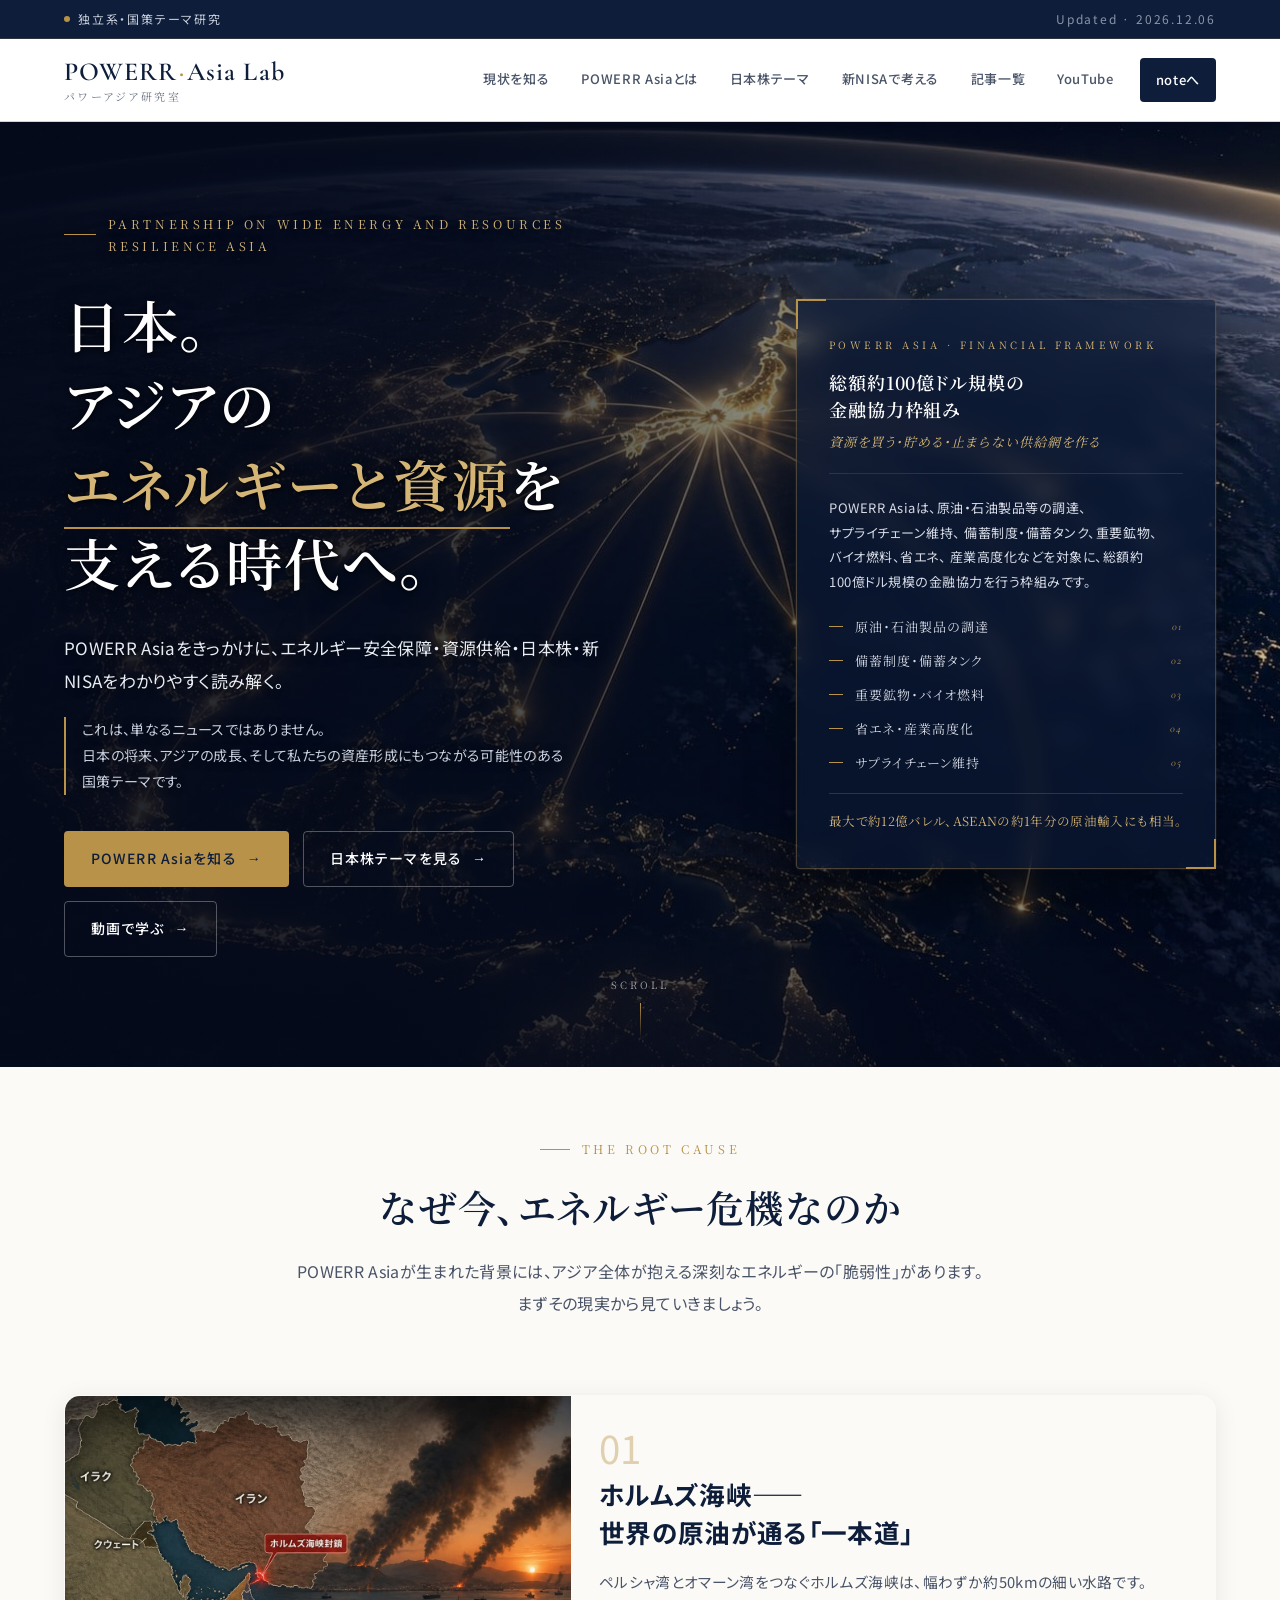
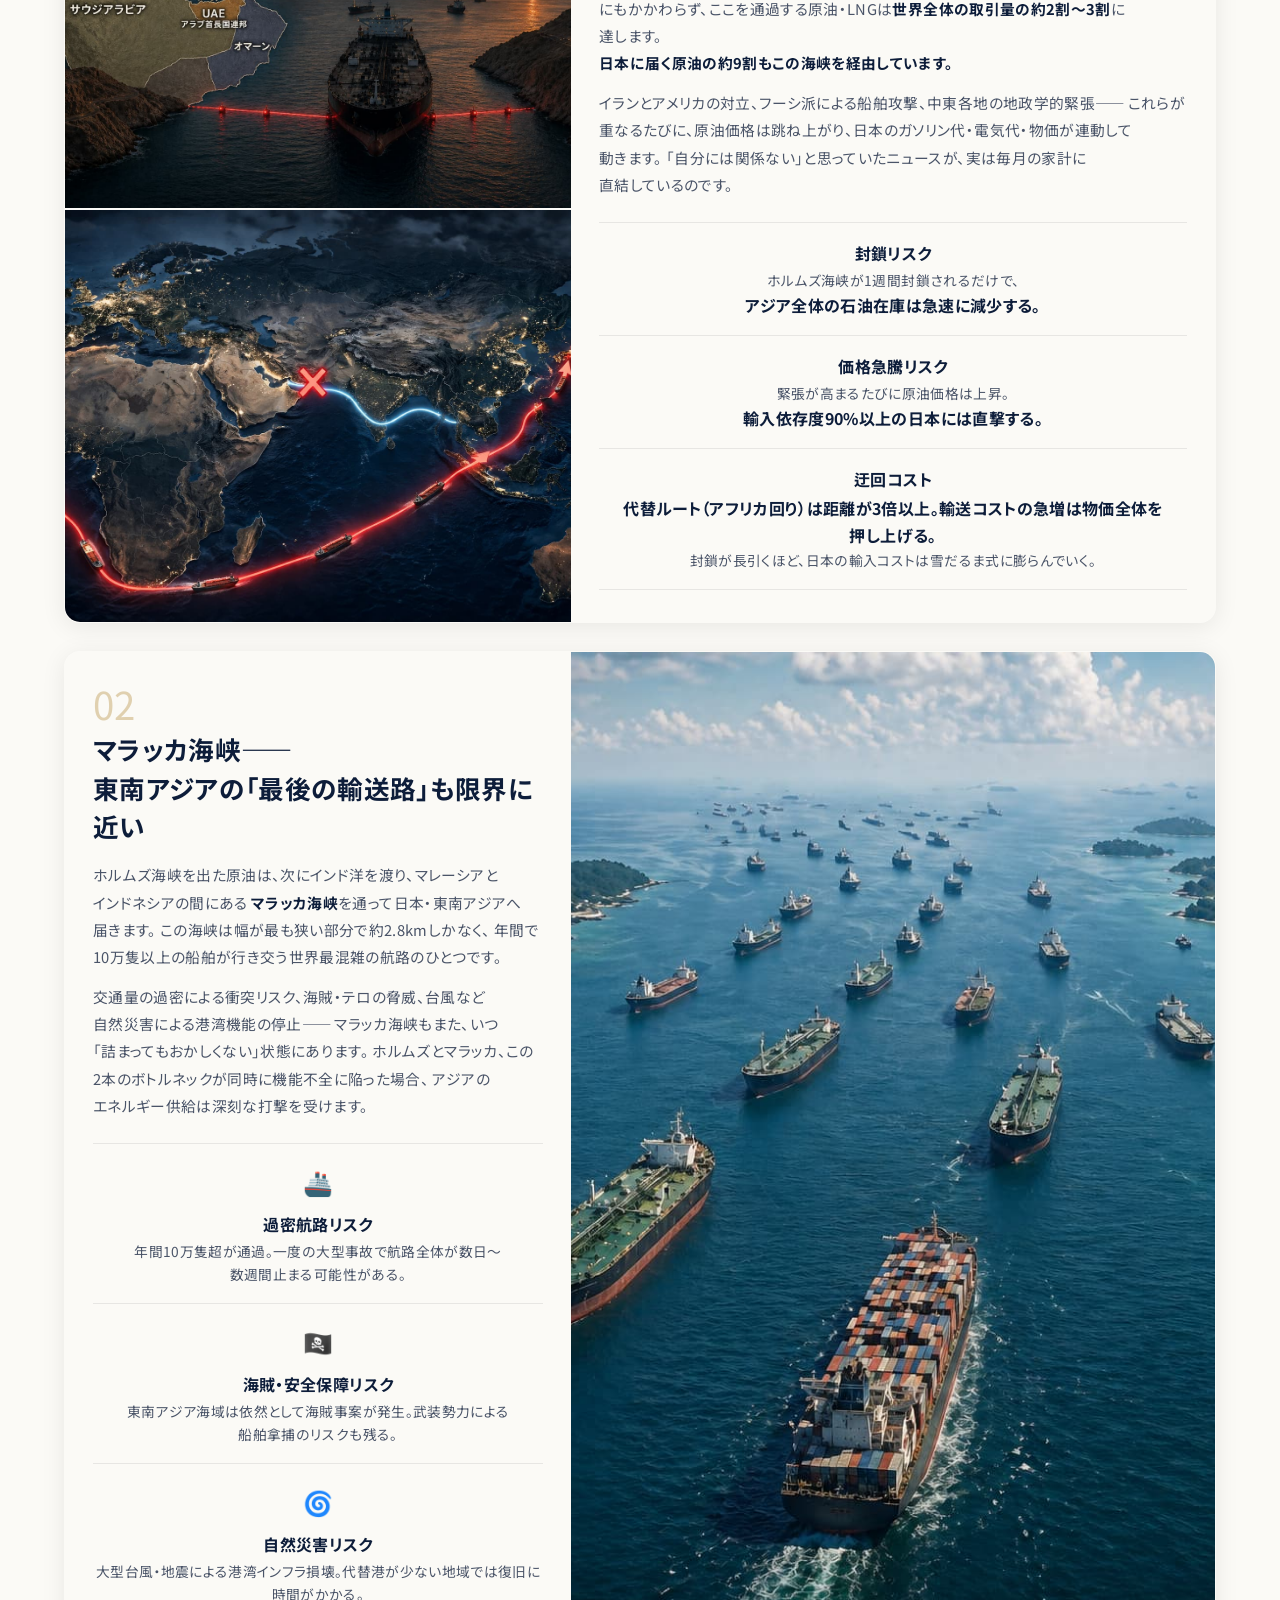
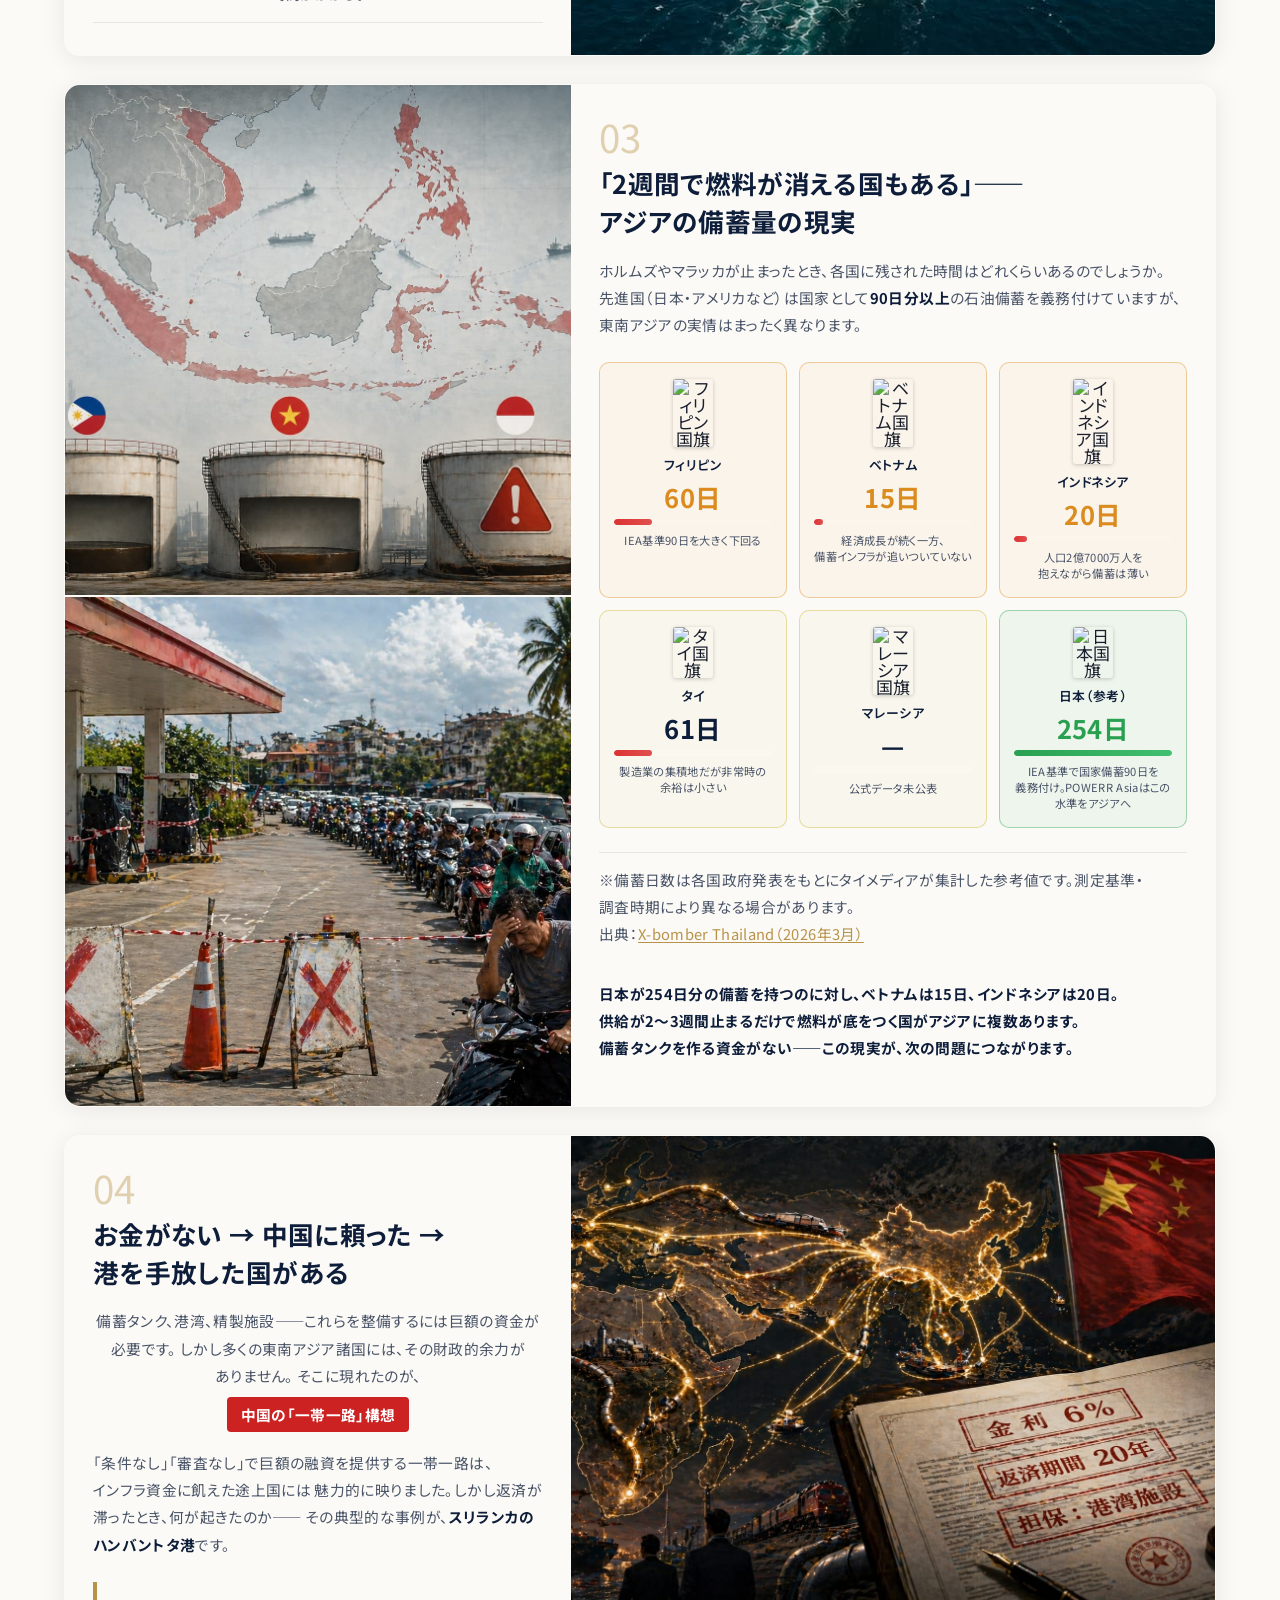
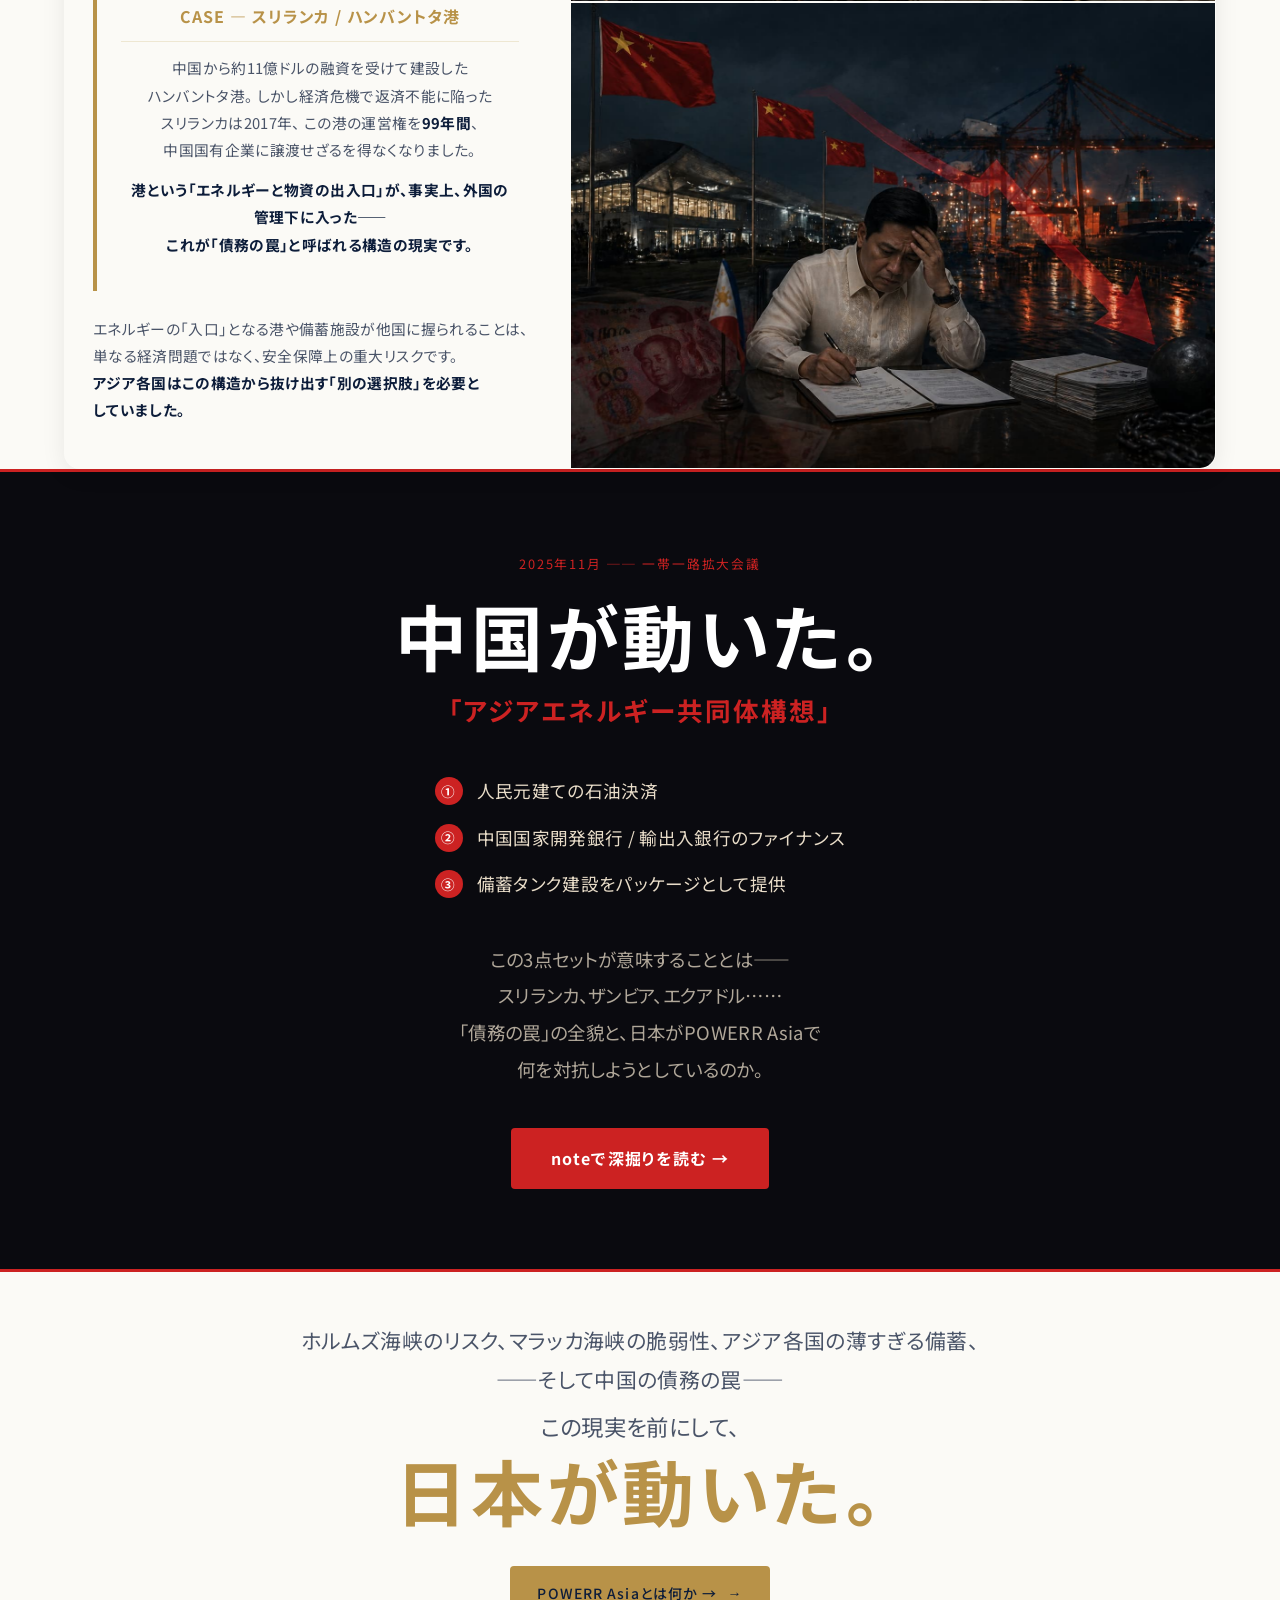
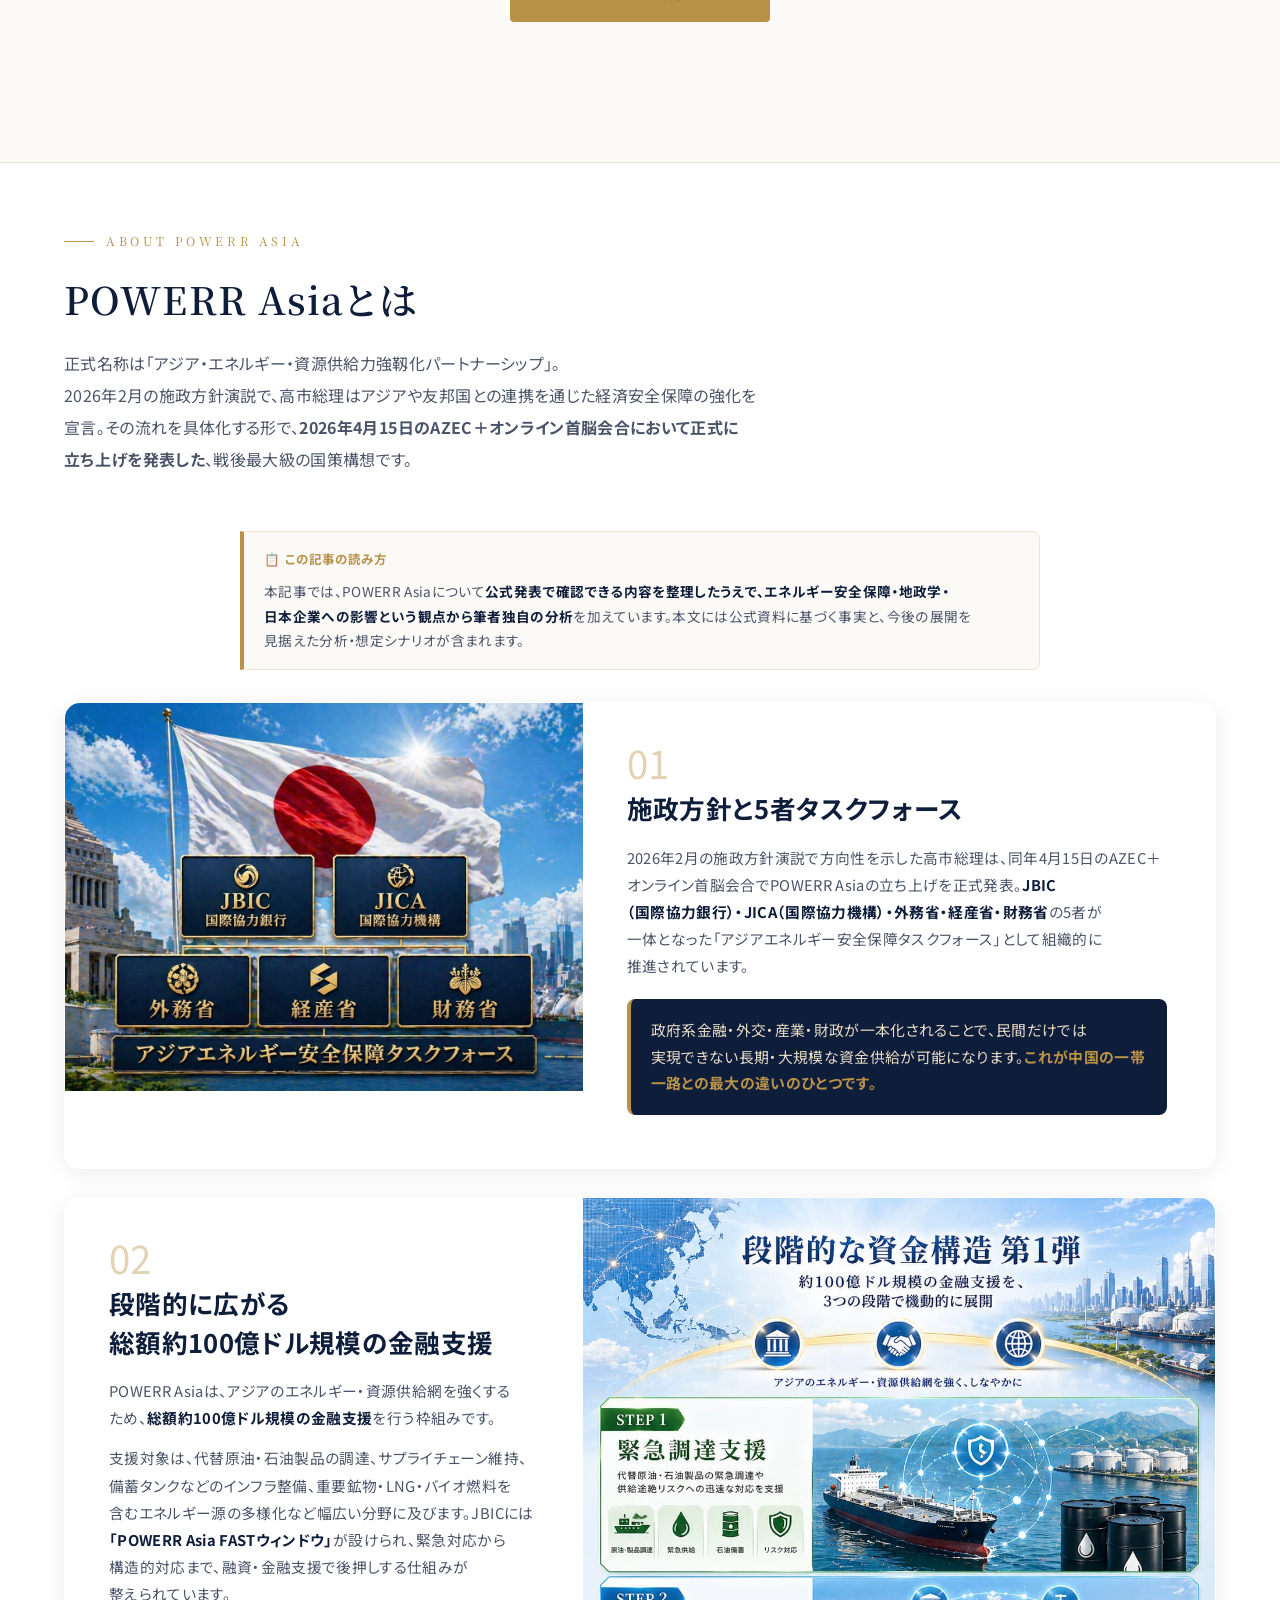
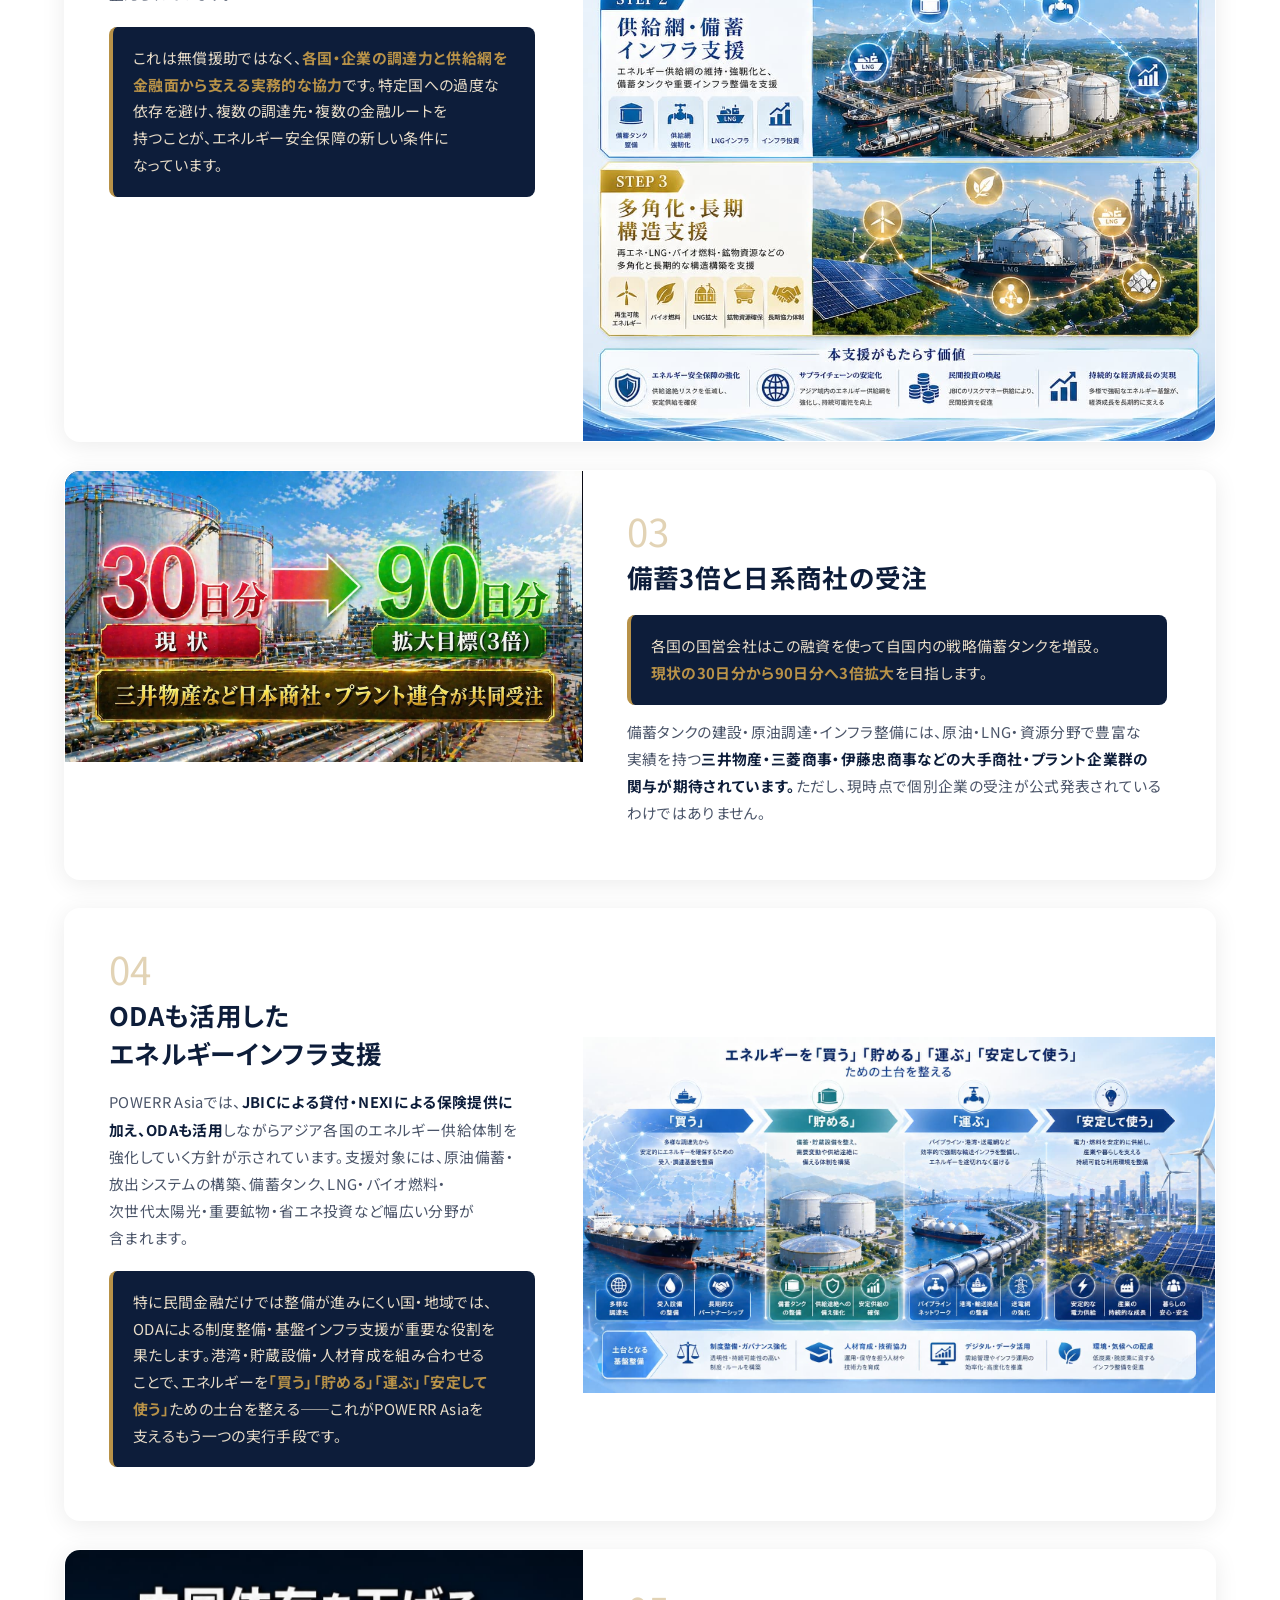
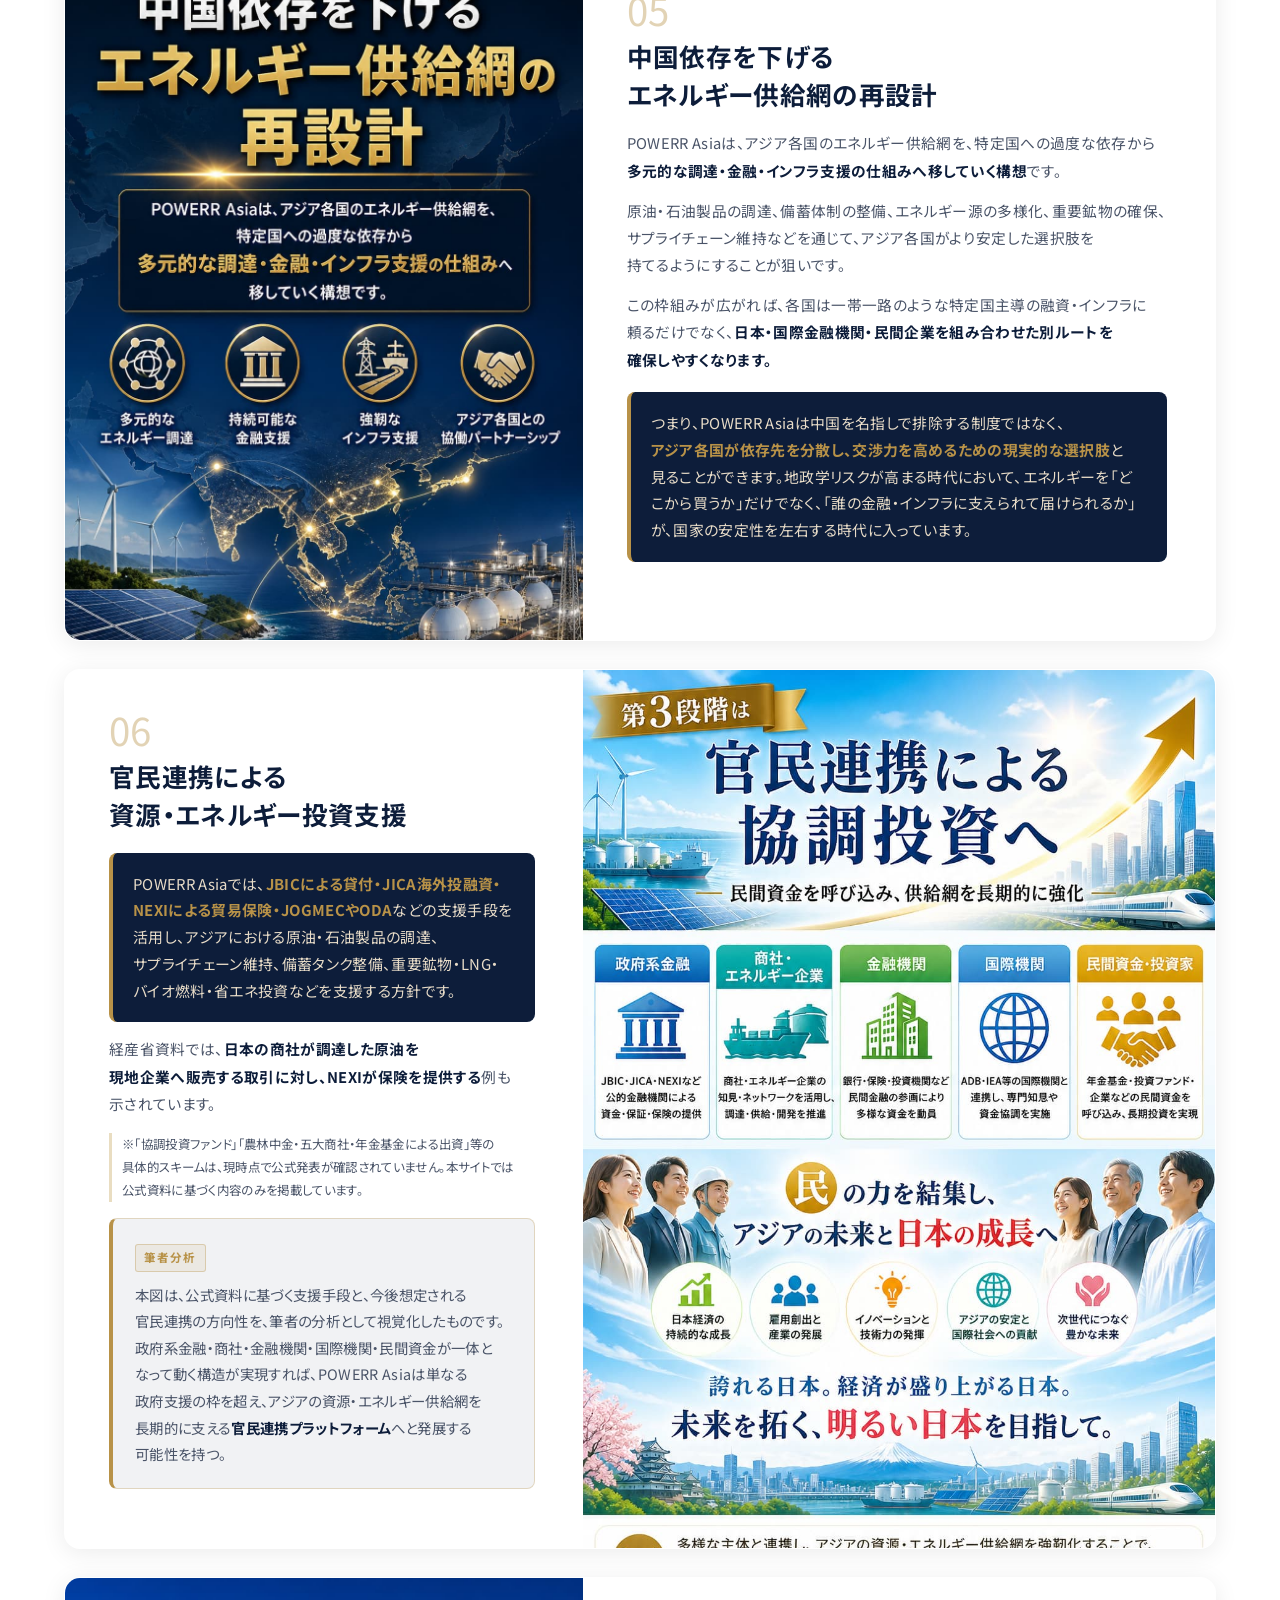
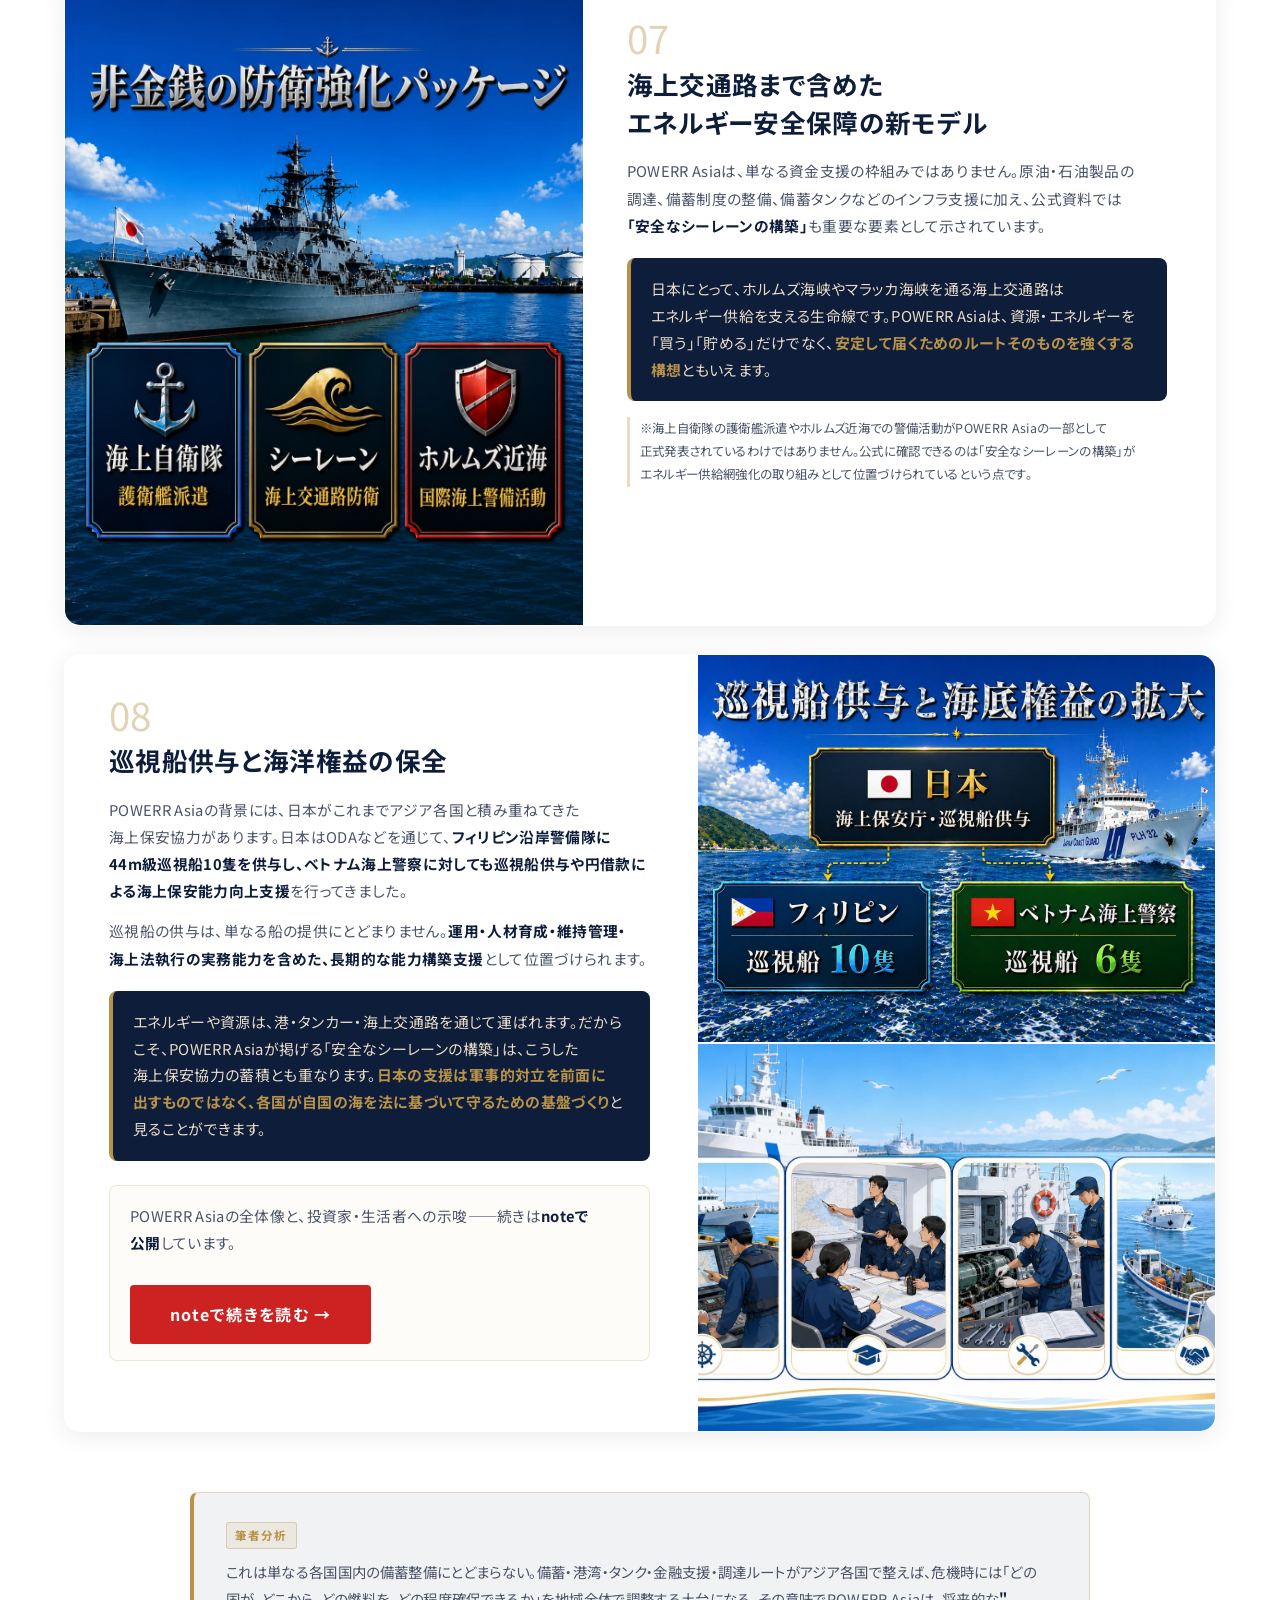
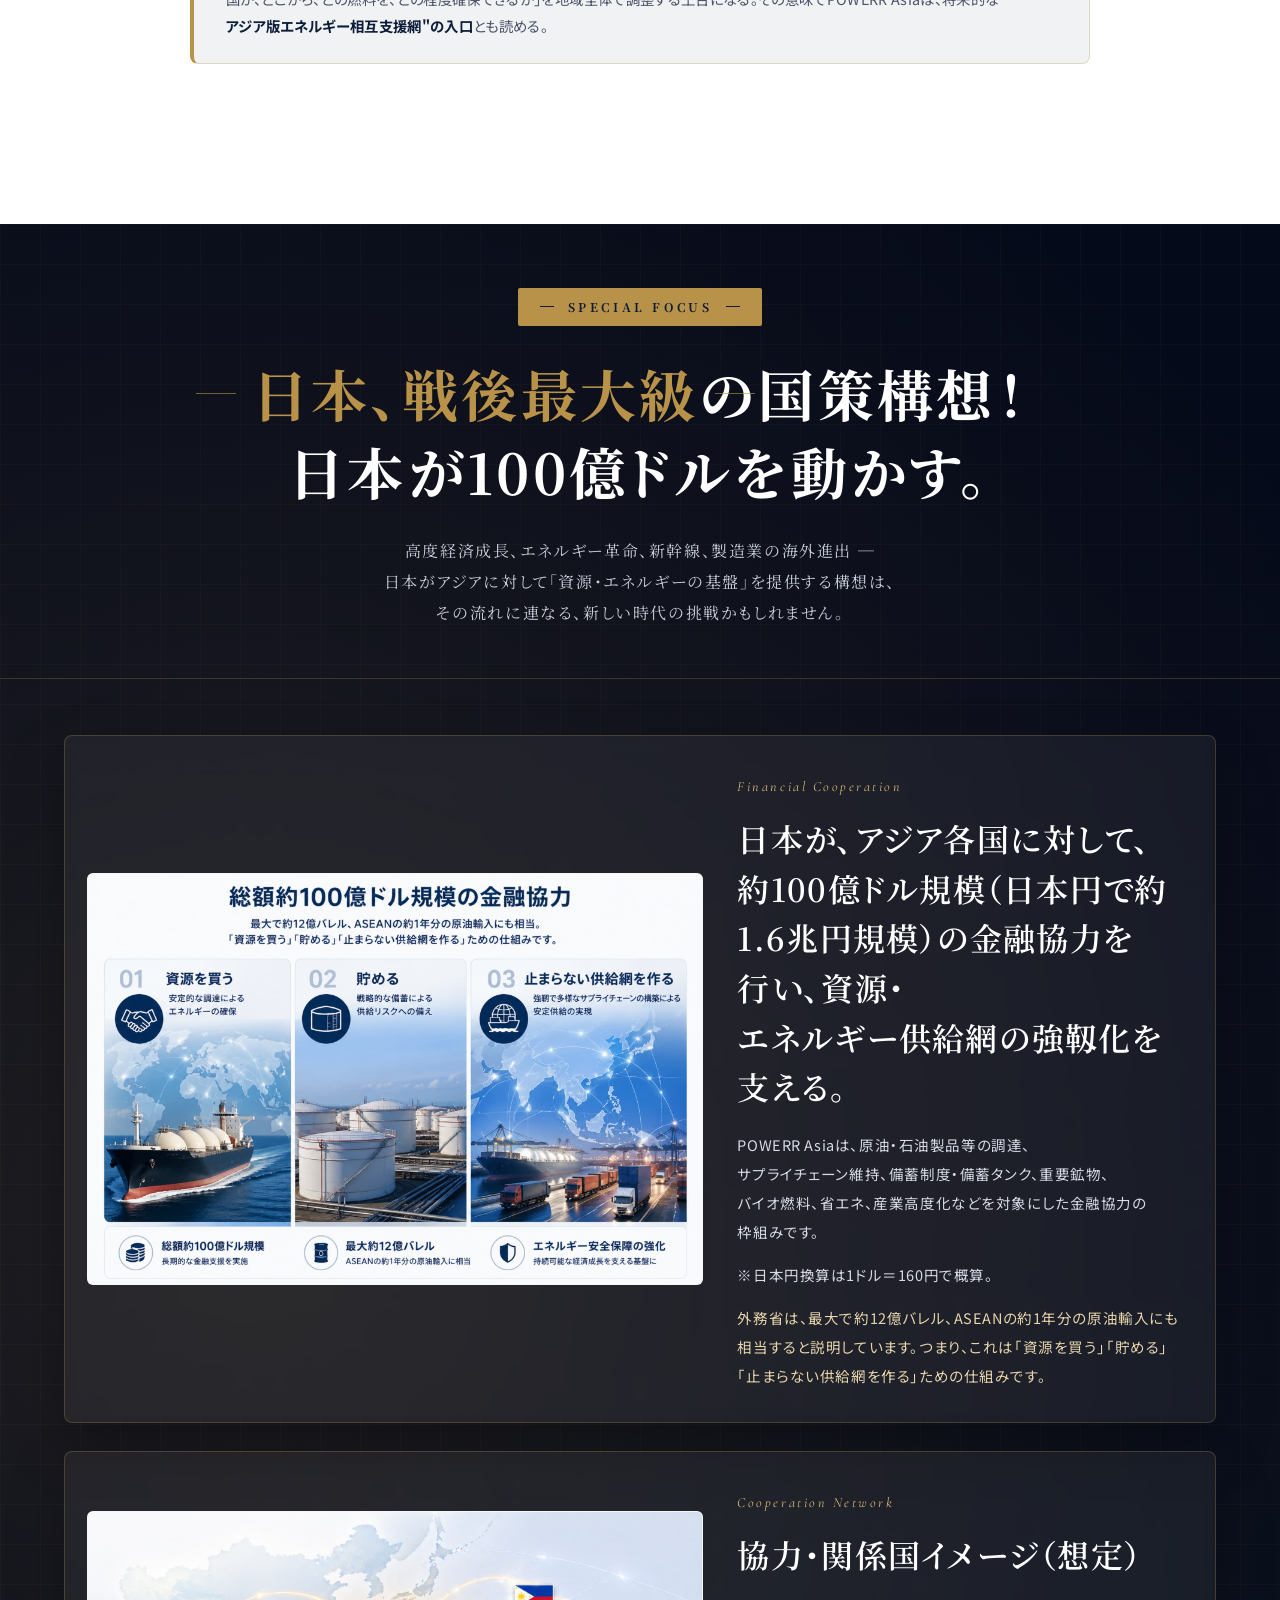
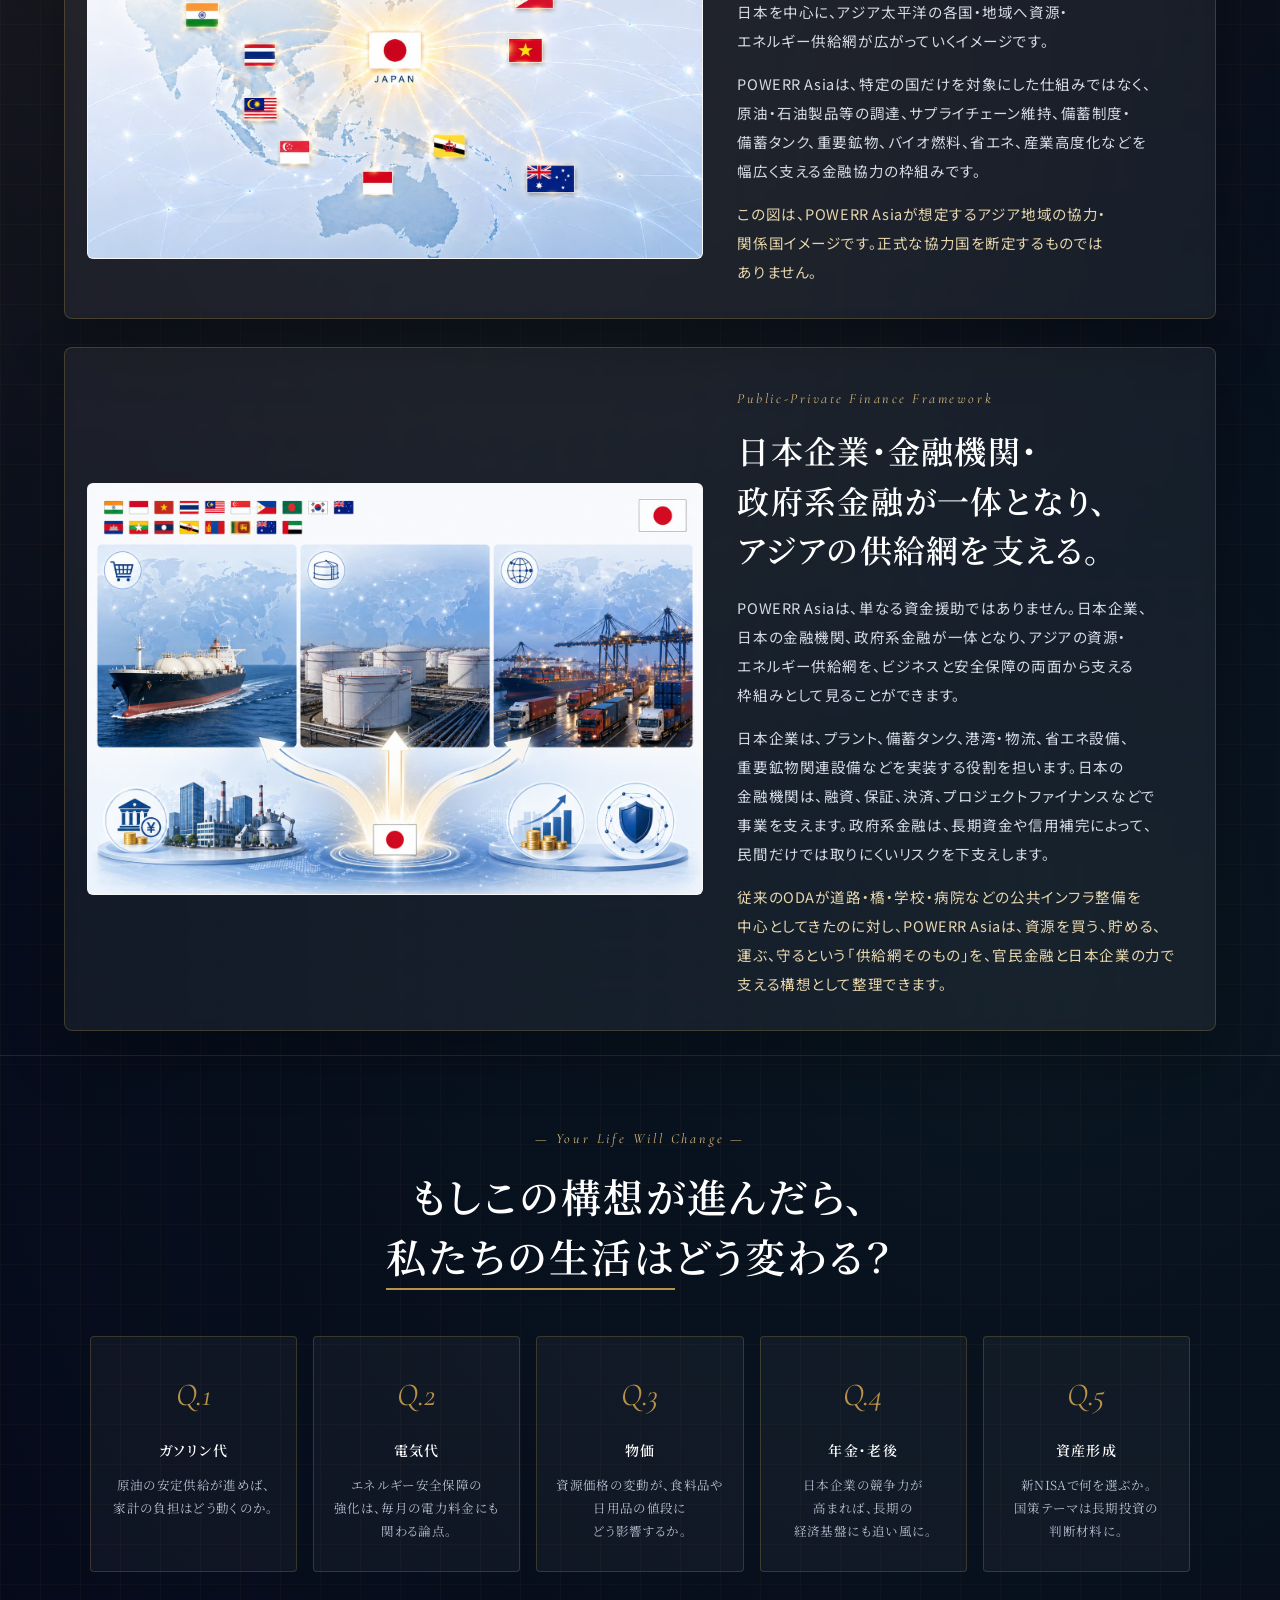
==== commit c4ac8a5f: "大型改修" ====
--- a/index.html
+++ b/index.html
@@ -415,9 +415,8 @@
         ホルムズ海峡のリスク、マラッカ海峡の脆弱性、アジア各国の薄すぎる備蓄、<br>
         ——そして中国の債務の罠——
       </p>
-      <p class="bridge-text bridge-text--large">
-        この現実を前にして、<strong>日本が動いた。</strong>
-      </p>
+      <p class="bridge-text bridge-text--lead">この現実を前にして、</p>
+      <p class="bridge-text bridge-text--large"><strong>日本が動いた。</strong></p>
       <a href="#about" class="btn btn-primary btn-arrow">POWERR Asiaとは何か →</a>
     </div>
   </div>
@@ -474,7 +473,7 @@
         <h3 class="crisis-heading">段階的に広がる<br>総額約100億ドル規模の金融支援</h3>
         <p>POWERR Asiaは、アジアのエネルギー・資源供給網を強くするため、<strong>総額約100億ドル規模の金融支援</strong>を行う枠組みです。</p>
         <p>支援対象は、代替原油・石油製品の調達、サプライチェーン維持、備蓄タンクなどのインフラ整備、重要鉱物・LNG・バイオ燃料を含むエネルギー源の多様化など幅広い分野に及びます。JBICには<strong>「POWERR Asia FASTウィンドウ」</strong>が設けられ、緊急対応から構造的対応まで、融資・金融支援で後押しする仕組みが整えられています。</p>
-        <p>これは無償援助ではなく、<strong>各国・企業の調達力と供給網を金融面から支える実務的な協力</strong>です。特定国への過度な依存を避け、複数の調達先・複数の金融ルートを持つことが、エネルギー安全保障の新しい条件になっています。</p>
+        <p class="key-card">これは無償援助ではなく、<strong>各国・企業の調達力と供給網を金融面から支える実務的な協力</strong>です。特定国への過度な依存を避け、複数の調達先・複数の金融ルートを持つことが、エネルギー安全保障の新しい条件になっています。</p>
       </div>
     </div>
 
@@ -488,7 +487,7 @@
       <div class="crisis-text">
         <span class="crisis-num">03</span>
         <h3 class="crisis-heading">備蓄3倍と日系商社の受注</h3>
-        <p>各国の国営会社はこの融資を使って自国内の戦略備蓄タンクを増設。<strong>現状の30日分から90日分へ3倍拡大</strong>を目指します。</p>
+        <p class="key-card">各国の国営会社はこの融資を使って自国内の戦略備蓄タンクを増設。<strong>現状の30日分から90日分へ3倍拡大</strong>を目指します。</p>
         <p>備蓄タンクの建設・原油調達・インフラ整備には、原油・LNG・資源分野で豊富な実績を持つ<strong>三井物産・三菱商事・伊藤忠商事などの大手商社・プラント企業群の関与が期待されています。</strong>ただし、現時点で個別企業の受注が公式発表されているわけではありません。</p>
       </div>
     </div>
@@ -496,7 +495,7 @@
     <!-- ブロック④ JICA ODA第2弾 -->
     <div class="crisis-block crisis-block--alt" id="about-oda">
       <div class="crisis-image-wrap">
-        <img src="images/jica-oda-energy-infrastructure-myanmar-cambodia-laos-vietnam.jpg"
+        <img src="images/asia-energy-supply-chain-buy-store-transport-stable-use.jpg"
           alt="JBICやODAを活用したアジアのエネルギーインフラ支援・備蓄タンク・港湾・送電網"
           class="crisis-img" loading="lazy">
       </div>
@@ -504,14 +503,14 @@
         <span class="crisis-num">04</span>
         <h3 class="crisis-heading">ODAも活用した<br>エネルギーインフラ支援</h3>
         <p>POWERR Asiaでは、<strong>JBICによる貸付・NEXIによる保険提供に加え、ODAも活用</strong>しながらアジア各国のエネルギー供給体制を強化していく方針が示されています。支援対象には、原油備蓄・放出システムの構築、備蓄タンク、LNG・バイオ燃料・次世代太陽光・重要鉱物・省エネ投資など幅広い分野が含まれます。</p>
-        <p>特に民間金融だけでは整備が進みにくい国・地域では、ODAによる制度整備・基盤インフラ支援が重要な役割を果たします。港湾・貯蔵設備・人材育成を組み合わせることで、エネルギーを<strong>「買う」「貯める」「運ぶ」「安定して使う」</strong>ための土台を整える——これがPOWERR Asiaを支えるもう一つの実行手段です。</p>
+        <p class="oda-card-highlight">特に民間金融だけでは整備が進みにくい国・地域では、ODAによる制度整備・基盤インフラ支援が重要な役割を果たします。港湾・貯蔵設備・人材育成を組み合わせることで、エネルギーを<strong>「買う」「貯める」「運ぶ」「安定して使う」</strong>ための土台を整える——これがPOWERR Asiaを支えるもう一つの実行手段です。</p>
       </div>
     </div>
 
     <!-- ブロック⑤ 中国依存からの脱却 -->
     <div class="crisis-block" id="about-clause">
       <div class="crisis-image-wrap">
-        <img src="images/beijing-shocked-cancellation-clauses-bri-loan-risk.jpg"
+        <img src="images/powerr-asia-energy-supply-chain-redesign.jpg"
           alt="中国依存を下げるエネルギー供給網の再設計・調達先多元化・日本型金融支援"
           class="crisis-img" loading="lazy">
       </div>
@@ -521,23 +520,27 @@
         <p>POWERR Asiaは、アジア各国のエネルギー供給網を、特定国への過度な依存から<strong>多元的な調達・金融・インフラ支援の仕組みへ移していく構想</strong>です。</p>
         <p>原油・石油製品の調達、備蓄体制の整備、エネルギー源の多様化、重要鉱物の確保、サプライチェーン維持などを通じて、アジア各国がより安定した選択肢を持てるようにすることが狙いです。</p>
         <p>この枠組みが広がれば、各国は一帯一路のような特定国主導の融資・インフラに頼るだけでなく、<strong>日本・国際金融機関・民間企業を組み合わせた別ルートを確保しやすくなります。</strong></p>
-        <p>つまり、POWERR Asiaは中国を名指しで排除する制度ではなく、<strong>アジア各国が依存先を分散し、交渉力を高めるための現実的な選択肢</strong>と見ることができます。地政学リスクが高まる時代において、エネルギーを「どこから買うか」だけでなく、「誰の金融・インフラに支えられて届けられるか」が、国家の安定性を左右する時代に入っています。</p>
+        <p class="key-card">つまり、POWERR Asiaは中国を名指しで排除する制度ではなく、<strong>アジア各国が依存先を分散し、交渉力を高めるための現実的な選択肢</strong>と見ることができます。地政学リスクが高まる時代において、エネルギーを「どこから買うか」だけでなく、「誰の金融・インフラに支えられて届けられるか」が、国家の安定性を左右する時代に入っています。</p>
       </div>
     </div>
 
     <!-- ブロック⑥ 官民連携による投資支援 -->
     <div class="crisis-block crisis-block--alt" id="about-fund">
       <div class="crisis-image-wrap">
-        <img src="images/japan-investment-fund-muted-gold-jogmec-trading-companies.jpg"
+        <img src="images/powerr-asia-public-private-investment-bright-japan.jpg"
           alt="JBIC・JICA・NEXI・JOGMECによる官民連携のエネルギー資源投資支援"
           class="crisis-img" loading="lazy">
       </div>
       <div class="crisis-text">
         <span class="crisis-num">06</span>
         <h3 class="crisis-heading">官民連携による<br>資源・エネルギー投資支援</h3>
-        <p>POWERR Asiaでは、<strong>JBICによる貸付・JICA海外投融資・NEXIによる貿易保険・JOGMECやODA</strong>などの支援手段を活用し、アジアにおける原油・石油製品の調達、サプライチェーン維持、備蓄タンク整備、重要鉱物・LNG・バイオ燃料・省エネ投資などを支援する方針です。</p>
+        <p class="key-card">POWERR Asiaでは、<strong>JBICによる貸付・JICA海外投融資・NEXIによる貿易保険・JOGMECやODA</strong>などの支援手段を活用し、アジアにおける原油・石油製品の調達、サプライチェーン維持、備蓄タンク整備、重要鉱物・LNG・バイオ燃料・省エネ投資などを支援する方針です。</p>
         <p>経産省資料では、<strong>日本の商社が調達した原油を現地企業へ販売する取引に対し、NEXIが保険を提供する</strong>例も示されています。</p>
         <p class="about-disclaimer">※「協調投資ファンド」「農林中金・五大商社・年金基金による出資」等の具体的スキームは、現時点で公式発表が確認されていません。本サイトでは公式資料に基づく内容のみを掲載しています。</p>
+        <div class="author-analysis author-analysis--inline">
+          <span class="author-analysis__label">筆者分析</span>
+          <p>本図は、公式資料に基づく支援手段と、今後想定される官民連携の方向性を、筆者の分析として視覚化したものです。政府系金融・商社・金融機関・国際機関・民間資金が一体となって動く構造が実現すれば、POWERR Asiaは単なる政府支援の枠を超え、アジアの資源・エネルギー供給網を長期的に支える<strong>官民連携プラットフォーム</strong>へと発展する可能性を持つ。</p>
+        </div>
       </div>
     </div>
 
@@ -552,32 +555,43 @@
         <span class="crisis-num">07</span>
         <h3 class="crisis-heading">海上交通路まで含めた<br>エネルギー安全保障の新モデル</h3>
         <p>POWERR Asiaは、単なる資金支援の枠組みではありません。原油・石油製品の調達、備蓄制度の整備、備蓄タンクなどのインフラ支援に加え、公式資料では<strong>「安全なシーレーンの構築」</strong>も重要な要素として示されています。</p>
-        <p>日本にとって、ホルムズ海峡やマラッカ海峡を通る海上交通路はエネルギー供給を支える生命線です。POWERR Asiaは、資源・エネルギーを「買う」「貯める」だけでなく、<strong>安定して届くためのルートそのものを強くする構想</strong>ともいえます。</p>
+        <p class="key-card">日本にとって、ホルムズ海峡やマラッカ海峡を通る海上交通路はエネルギー供給を支える生命線です。POWERR Asiaは、資源・エネルギーを「買う」「貯める」だけでなく、<strong>安定して届くためのルートそのものを強くする構想</strong>ともいえます。</p>
         <p class="about-disclaimer">※海上自衛隊の護衛艦派遣やホルムズ近海での警備活動がPOWERR Asiaの一部として正式発表されているわけではありません。公式に確認できるのは「安全なシーレーンの構築」がエネルギー供給網強化の取り組みとして位置づけられているという点です。</p>
       </div>
     </div>
 
     <!-- ブロック⑧ 巡視船供与 -->
     <div class="crisis-block crisis-block--alt" id="about-patrol">
-      <div class="crisis-image-wrap">
-        <img src="images/japan-coast-guard-patrol-vessels-philippines-vietnam-blue-sky.jpg"
-          alt="日本海上保安庁がフィリピンへ巡視船10隻・ベトナム海上警察へ供与・海上保安能力向上支援"
-          class="crisis-img" loading="lazy">
+      <div class="crisis-image-stack">
+        <div class="crisis-image-wrap">
+          <img src="images/japan-coast-guard-patrol-vessels-philippines-vietnam-blue-sky.jpg"
+            alt="日本海上保安庁がフィリピンへ巡視船10隻・ベトナム海上警察へ供与・海上保安能力向上支援"
+            class="crisis-img" loading="lazy">
+        </div>
+        <div class="crisis-image-wrap">
+          <img src="images/a_clean_vector_illustration_style_infographic_scen.jpg"
+            alt="海上保安協力・巡視船供与・人材育成・維持管理の4つの支援内容を示すイラスト"
+            class="crisis-img" loading="lazy">
+        </div>
       </div>
       <div class="crisis-text">
         <span class="crisis-num">08</span>
         <h3 class="crisis-heading">巡視船供与と海洋権益の保全</h3>
         <p>POWERR Asiaの背景には、日本がこれまでアジア各国と積み重ねてきた海上保安協力があります。日本はODAなどを通じて、<strong>フィリピン沿岸警備隊に44m級巡視船10隻を供与し、ベトナム海上警察に対しても巡視船供与や円借款による海上保安能力向上支援</strong>を行ってきました。</p>
         <p>巡視船の供与は、単なる船の提供にとどまりません。<strong>運用・人材育成・維持管理・海上法執行の実務能力を含めた、長期的な能力構築支援</strong>として位置づけられます。</p>
-        <p>エネルギーや資源は、港・タンカー・海上交通路を通じて運ばれます。だからこそ、POWERR Asiaが掲げる「安全なシーレーンの構築」は、こうした海上保安協力の蓄積とも重なります。<strong>日本の支援は軍事的対立を前面に出すものではなく、各国が自国の海を法に基づいて守るための基盤づくり</strong>と見ることができます。</p>
-
-        <!-- NOTE誘導 -->
+        <p class="key-card">エネルギーや資源は、港・タンカー・海上交通路を通じて運ばれます。だからこそ、POWERR Asiaが掲げる「安全なシーレーンの構築」は、こうした海上保安協力の蓄積とも重なります。<strong>日本の支援は軍事的対立を前面に出すものではなく、各国が自国の海を法に基づいて守るための基盤づくり</strong>と見ることができます。</p>                <!-- NOTE誘導 -->
         <div class="about-note-cta">
           <p>POWERR Asiaの全体像と、投資家・生活者への示唆——続きは<strong>noteで公開</strong>しています。</p>
           <a href="#note" class="cnb-btn" style="margin-top:16px; display:inline-block;">noteで続きを読む →</a>
         </div>
       </div>
     </div>
+  <!-- 筆者分析（独立配置） -->
+  <div class="author-analysis author-analysis--standalone">
+    <span class="author-analysis__label">筆者分析</span>
+    <p>これは単なる各国国内の備蓄整備にとどまらない。備蓄・港湾・タンク・金融支援・調達ルートがアジア各国で整えば、危機時には「どの国が、どこから、どの燃料を、どの程度確保できるか」を地域全体で調整する土台になる。その意味でPOWERR Asiaは、将来的な<strong>"アジア版エネルギー相互支援網"の入口</strong>とも読める。</p>
+  </div>
+
 
   </div><!-- /.about-blocks-wrap -->
 </section>
--- a/css/style.css
+++ b/css/style.css
@@ -2414,15 +2414,188 @@
 }
 
 /* ============================================
-   about-finance1 新画像（900x1200 / 3:4縦長）対応
-   ============================================ */
-#about-finance1 .crisis-image-wrap {
+   筆者分析ボックス
+   ============================================ */
+.author-analysis {
+  background: rgba(26, 45, 79, 0.06);
+  border: 1px solid rgba(184, 146, 72, 0.3);
+  border-left: 4px solid var(--c-gold, #b89248);
+  border-radius: 8px;
+  padding: 20px 22px;
+  margin: 1.5rem 0 1.2rem;
+}
+.author-analysis__label {
+  display: inline-block;
+  font-size: 0.72rem; font-weight: 700; letter-spacing: 0.1em;
+  color: var(--c-gold, #b89248);
+  background: rgba(184, 146, 72, 0.1);
+  border: 1px solid rgba(184, 146, 72, 0.35);
+  border-radius: 3px; padding: 2px 8px; margin-bottom: 10px;
+  font-family: var(--f-sans);
+}
+.author-analysis p { font-size: 0.9rem; line-height: 1.85; color: var(--c-text-2); margin: 0; text-align: left !important; }
+.author-analysis p strong { color: var(--c-navy, #1a2d4f); }
+
+/* crisis・about 全修正統合 */
+#crisis-hormuz, #crisis-storage { grid-template-columns: 44% 56% !important; }
+#crisis-malacca, #crisis-debt { grid-template-columns: 56% 44% !important; }
+.crisis-blocks-wrap .crisis-text { padding: 32px 28px !important; }
+
+.bridge-text--lead {
+  font-family: var(--f-serif); font-size: clamp(1rem, 2vw, 1.4rem);
+  color: var(--c-text-2); margin-bottom: 0.3rem; line-height: 1.4;
+}
+.bridge-text--large {
+  font-size: clamp(2.4rem, 6vw, 4.5rem); line-height: 1.2;
+  letter-spacing: 0.05em; margin-bottom: 2rem; white-space: nowrap;
+}
+.bridge-text--large strong { color: var(--c-gold, #b89248); font-size: inherit; }
+
+#about-taskforce .crisis-image-wrap { aspect-ratio: 4 / 3; }
+#about-taskforce .crisis-img { object-fit: cover; object-position: center top; background: none; }
+#about-taskforce .crisis-text > p:last-of-type {
+  background: var(--c-navy, #1a2d4f); color: #e8dcc8;
+  border-left: 4px solid var(--c-gold, #b89248); border-radius: 8px;
+  padding: 18px 20px; margin-top: 1.2rem; line-height: 1.8; font-size: 0.93rem;
+}
+#about-taskforce .crisis-text > p:last-of-type strong { color: var(--c-gold, #b89248); }
+
+#about-finance1 .crisis-image-wrap { aspect-ratio: 3 / 4; align-self: stretch; }
+#about-finance1 .crisis-img { object-fit: cover; object-position: center top; background: none; }
+
+#about-oda .crisis-image-wrap { aspect-ratio: 16 / 9; align-self: center; }
+#about-oda .crisis-img { object-fit: cover; object-position: center center; background: none; }
+
+#about-clause .crisis-image-wrap { aspect-ratio: 3 / 4; align-self: stretch; }
+#about-clause .crisis-img { object-fit: cover; object-position: center top; background: none; }
+
+.oda-card-highlight, .key-card {
+  background: var(--c-navy, #1a2d4f); color: #e8dcc8 !important;
+  border-left: 4px solid var(--c-gold, #b89248); border-radius: 8px;
+  padding: 18px 20px !important; margin-top: 1.2rem !important;
+  line-height: 1.8 !important; font-size: 0.93rem !important; text-align: left !important;
+}
+.oda-card-highlight strong, .key-card strong { color: var(--c-gold, #b89248); }
+
+.crisis-num, .crisis-heading, .crisis-text > p,
+.crisis-risk-item > p, .crisis-storage-card > p,
+.about-blocks-wrap .crisis-text > p,
+.about-blocks-wrap .crisis-heading,
+.about-blocks-wrap .crisis-num,
+.about-disclaimer { text-align: left; }
+
+/* ============================================
+   ①about-patrol 画像の黒余白解消
+   2枚目（横長）もcoverで埋める
+   ============================================ */
+#about-patrol .crisis-image-stack .crisis-image-wrap {
+  aspect-ratio: unset;
+  flex: 1;
+}
+#about-patrol .crisis-image-stack .crisis-img {
+  object-fit: cover !important;
+  background: none !important;
+}
+
+/* ============================================
+   ②筆者分析 独立配置スタイル
+   ============================================ */
+.author-analysis--standalone {
+  max-width: 900px;
+  margin: 2rem auto 0;
+  padding: 24px 32px;
+}
+
+@media (max-width: 768px) {
+  .author-analysis--standalone {
+    padding: 20px 16px;
+    margin: 1.5rem 16px 0;
+  }
+}
+
+/* ============================================
+   about-patrol 1枚目画像：左端が見切れないよう左寄せ
+   ============================================ */
+#about-patrol .crisis-image-stack .crisis-image-wrap:first-child .crisis-img {
+  object-position: left center !important;
+}
+
+/* ============================================
+   about-patrol グリッド比率調整
+   テキスト40% : 画像60% に変更
+   ============================================ */
+#about-patrol {
+  grid-template-columns: 40% 60% !important;
+}
+
+/* object-positionをcenterに戻す */
+#about-patrol .crisis-image-stack .crisis-image-wrap:first-child .crisis-img {
+  object-position: center center !important;
+}
+
+/* ============================================
+   about-patrol 新画像（4:3）対応
+   グリッドを50:50に戻してaspect-ratioを4:3に
+   ============================================ */
+#about-patrol {
+  grid-template-columns: 45% 55% !important;
+}
+
+#about-patrol .crisis-image-stack .crisis-image-wrap {
+  aspect-ratio: 4 / 3 !important;
+}
+
+#about-patrol .crisis-image-stack .crisis-img {
+  object-fit: cover !important;
+  object-position: center center !important;
+  background: none !important;
+}
+
+/* ============================================
+   about-fund 新画像（縦長3:4）対応
+   ============================================ */
+#about-fund .crisis-image-wrap {
   aspect-ratio: 3 / 4;
   align-self: stretch;
 }
-
-#about-finance1 .crisis-img {
+#about-fund .crisis-img {
   object-fit: cover;
   object-position: center top;
   background: none;
 }
+
+/* 筆者分析インライン版（ブロック内配置） */
+.author-analysis--inline {
+  margin-top: 1rem;
+}
+
+/* ============================================
+   about-defense 新画像（2:3縦長）対応
+   ============================================ */
+#about-defense .crisis-image-wrap {
+  aspect-ratio: 2 / 3;
+  align-self: stretch;
+}
+#about-defense .crisis-img {
+  object-fit: cover;
+  object-position: center top;
+  background: none;
+}
+
+/* ============================================
+   about-defense 画像高さをテキストに合わせる
+   ============================================ */
+#about-defense {
+  align-items: stretch;
+}
+#about-defense .crisis-image-wrap {
+  aspect-ratio: unset !important;
+  height: 100% !important;
+  min-height: 0;
+}
+#about-defense .crisis-img {
+  object-fit: cover;
+  object-position: center center;
+  width: 100%;
+  height: 100%;
+}
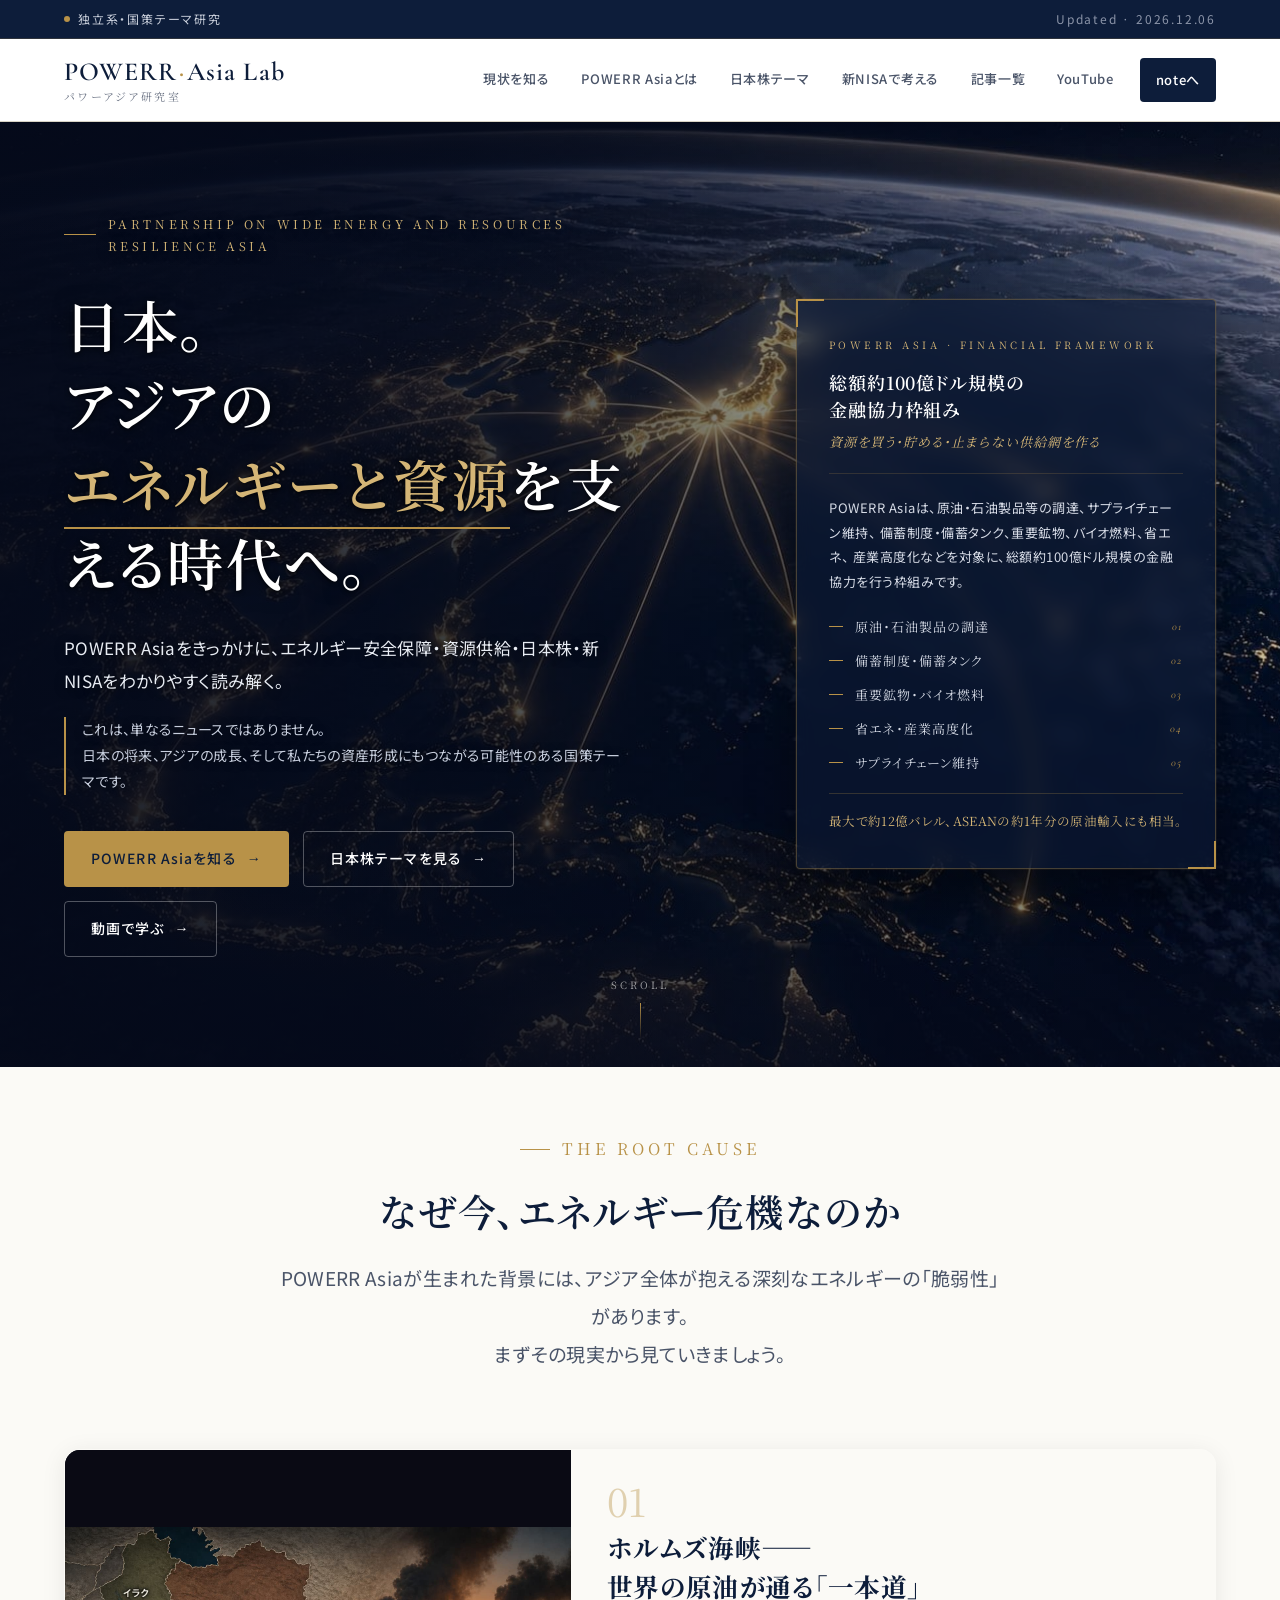
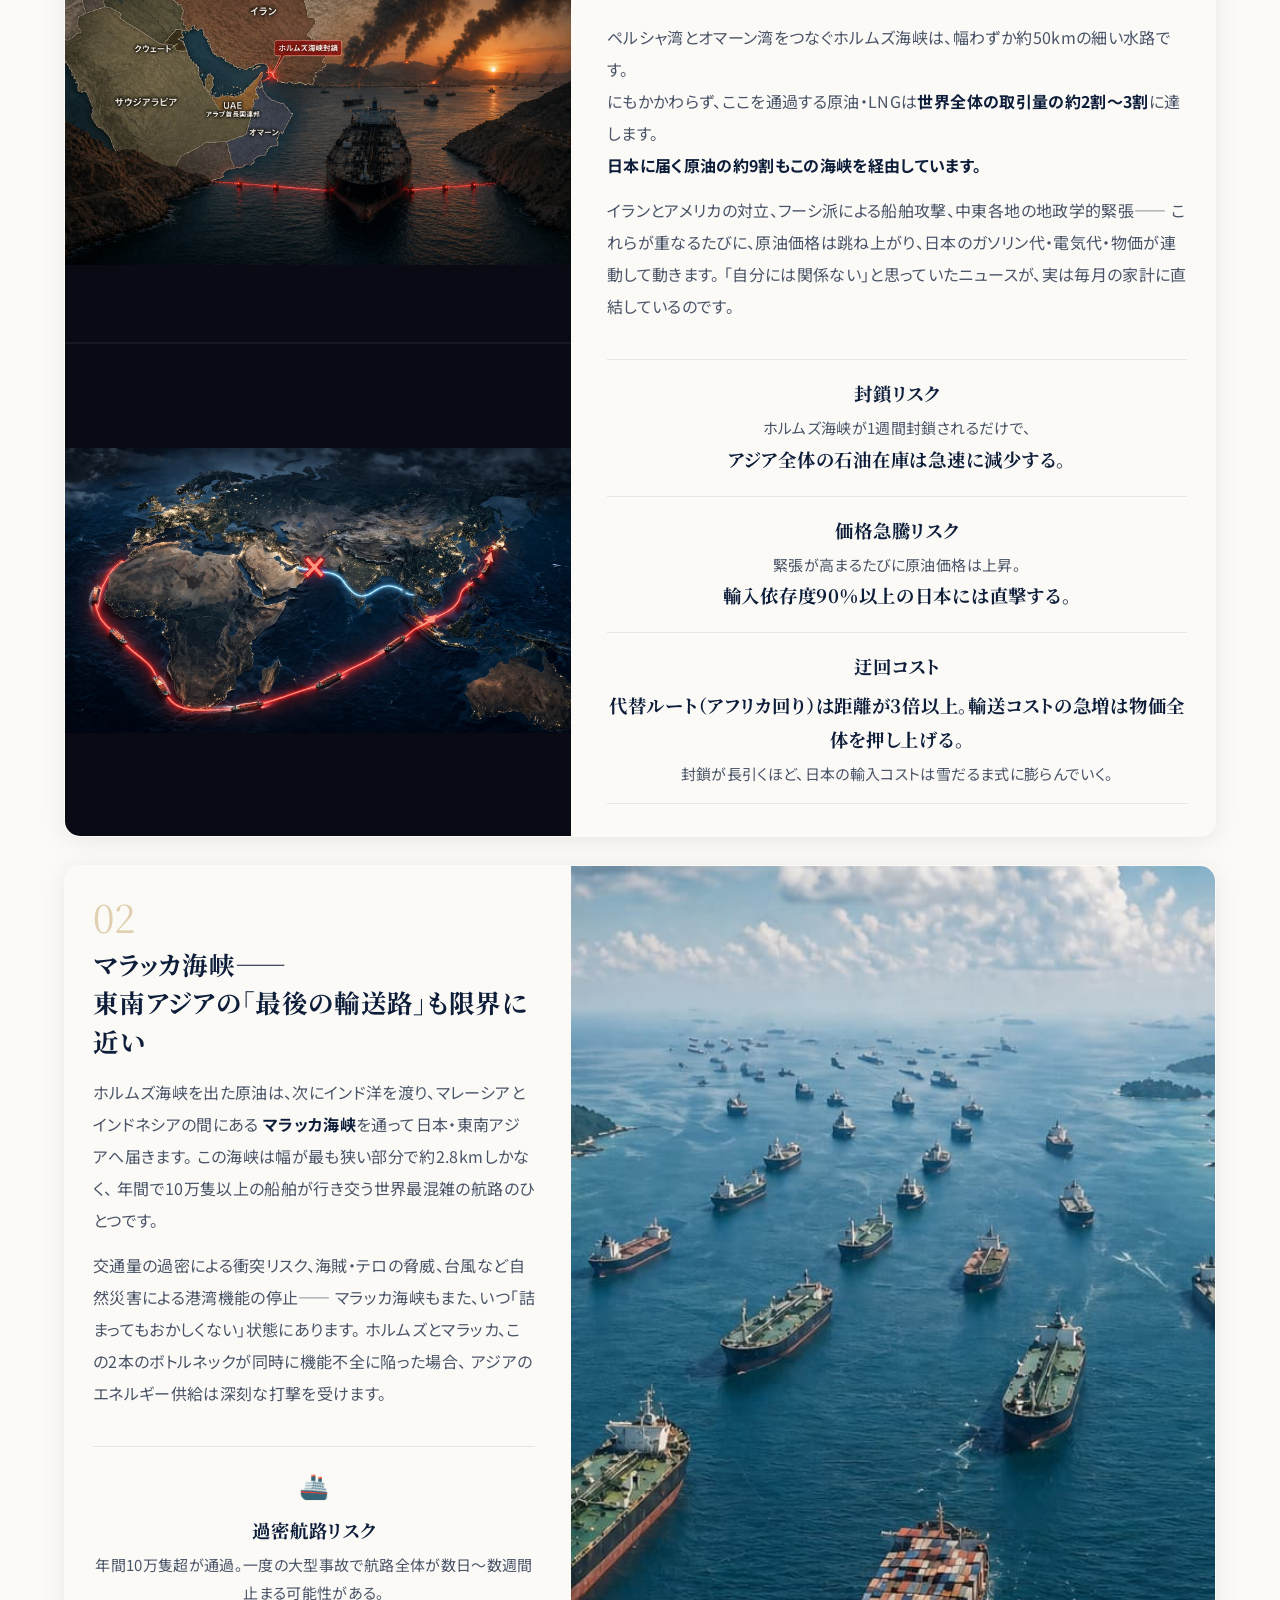
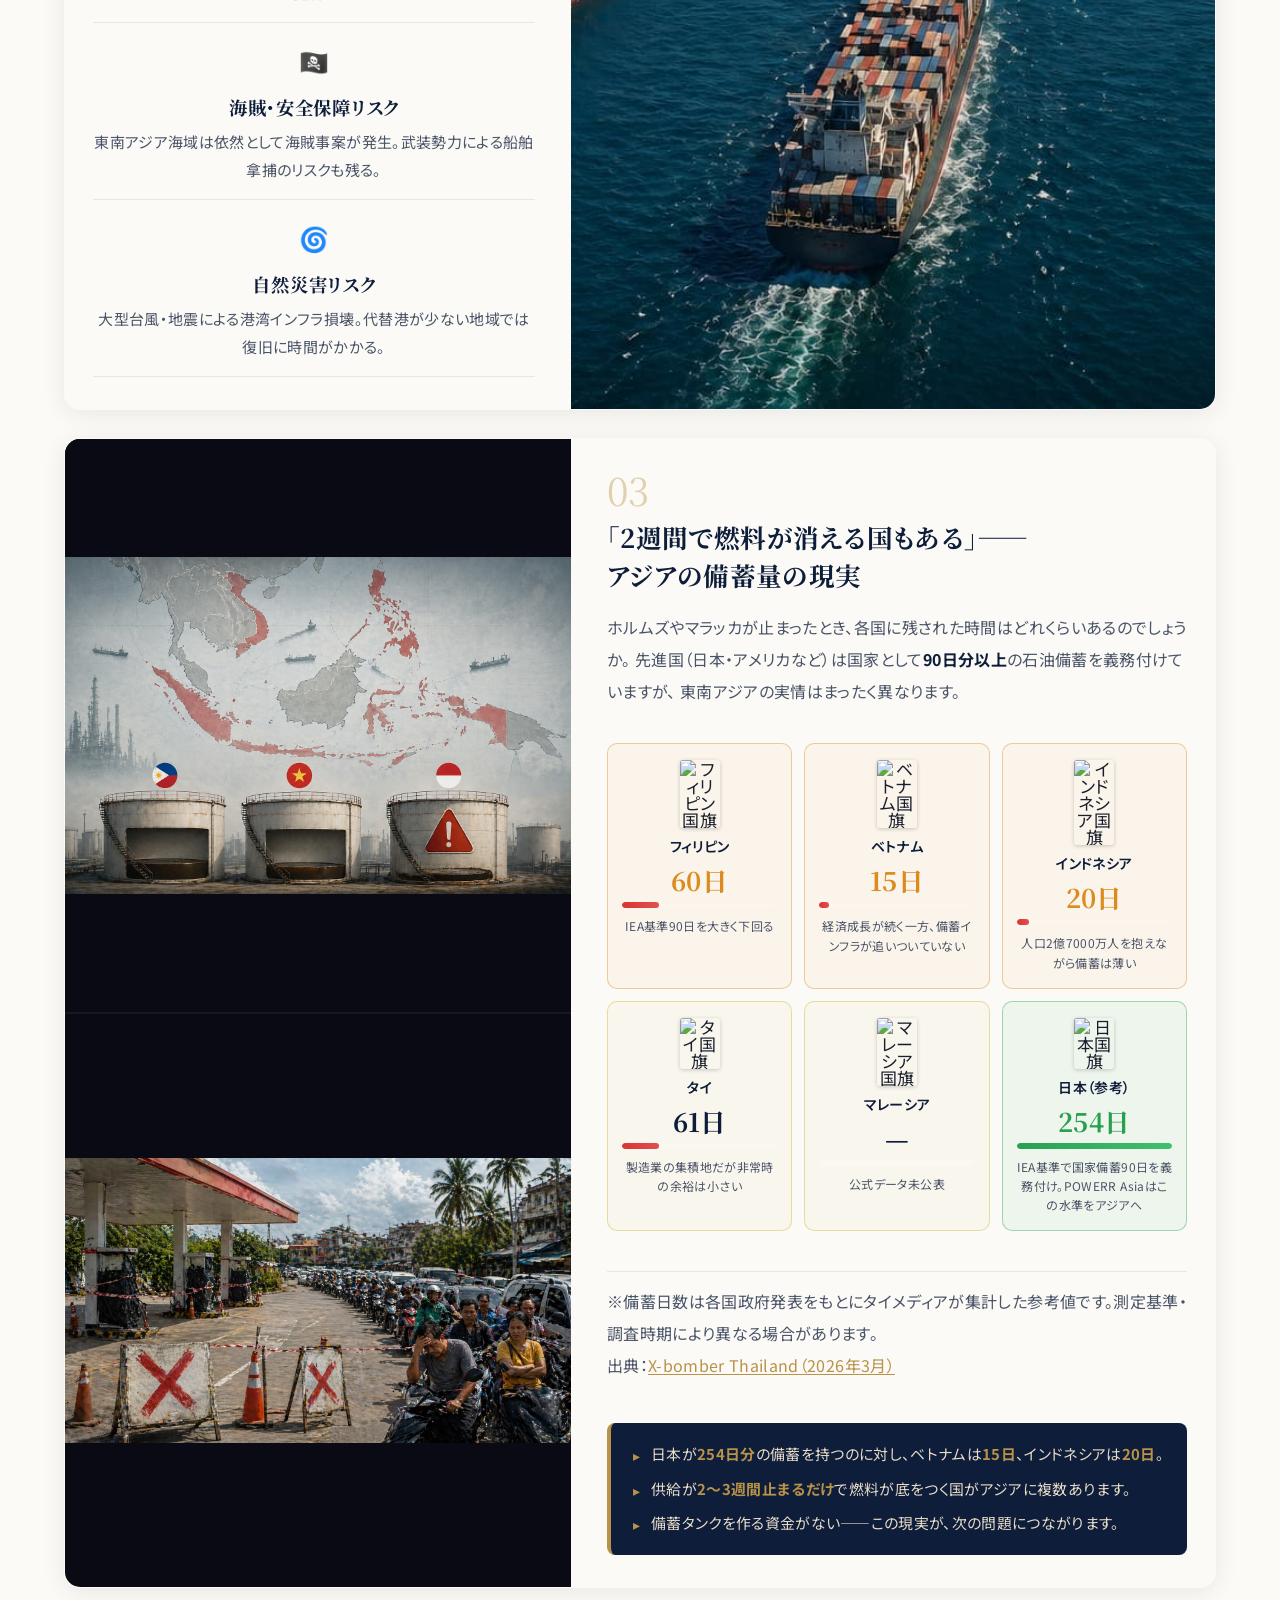
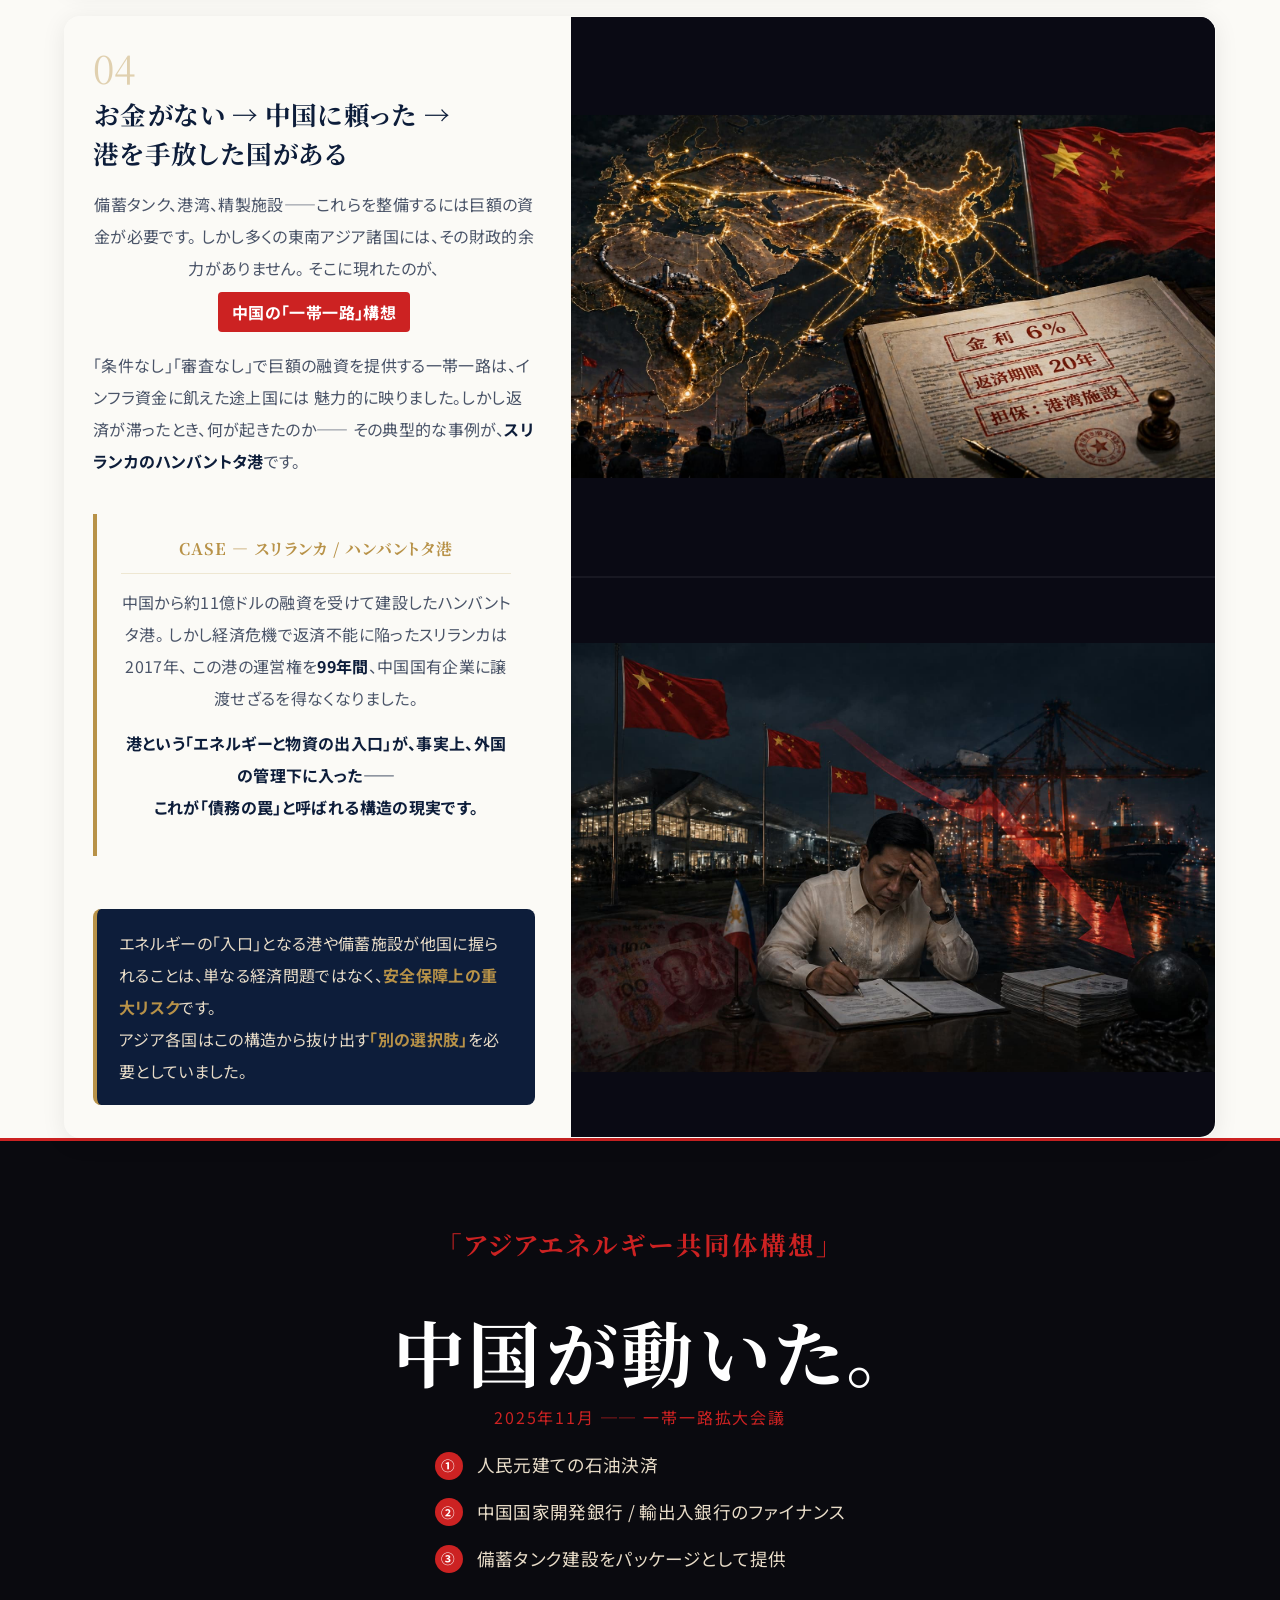
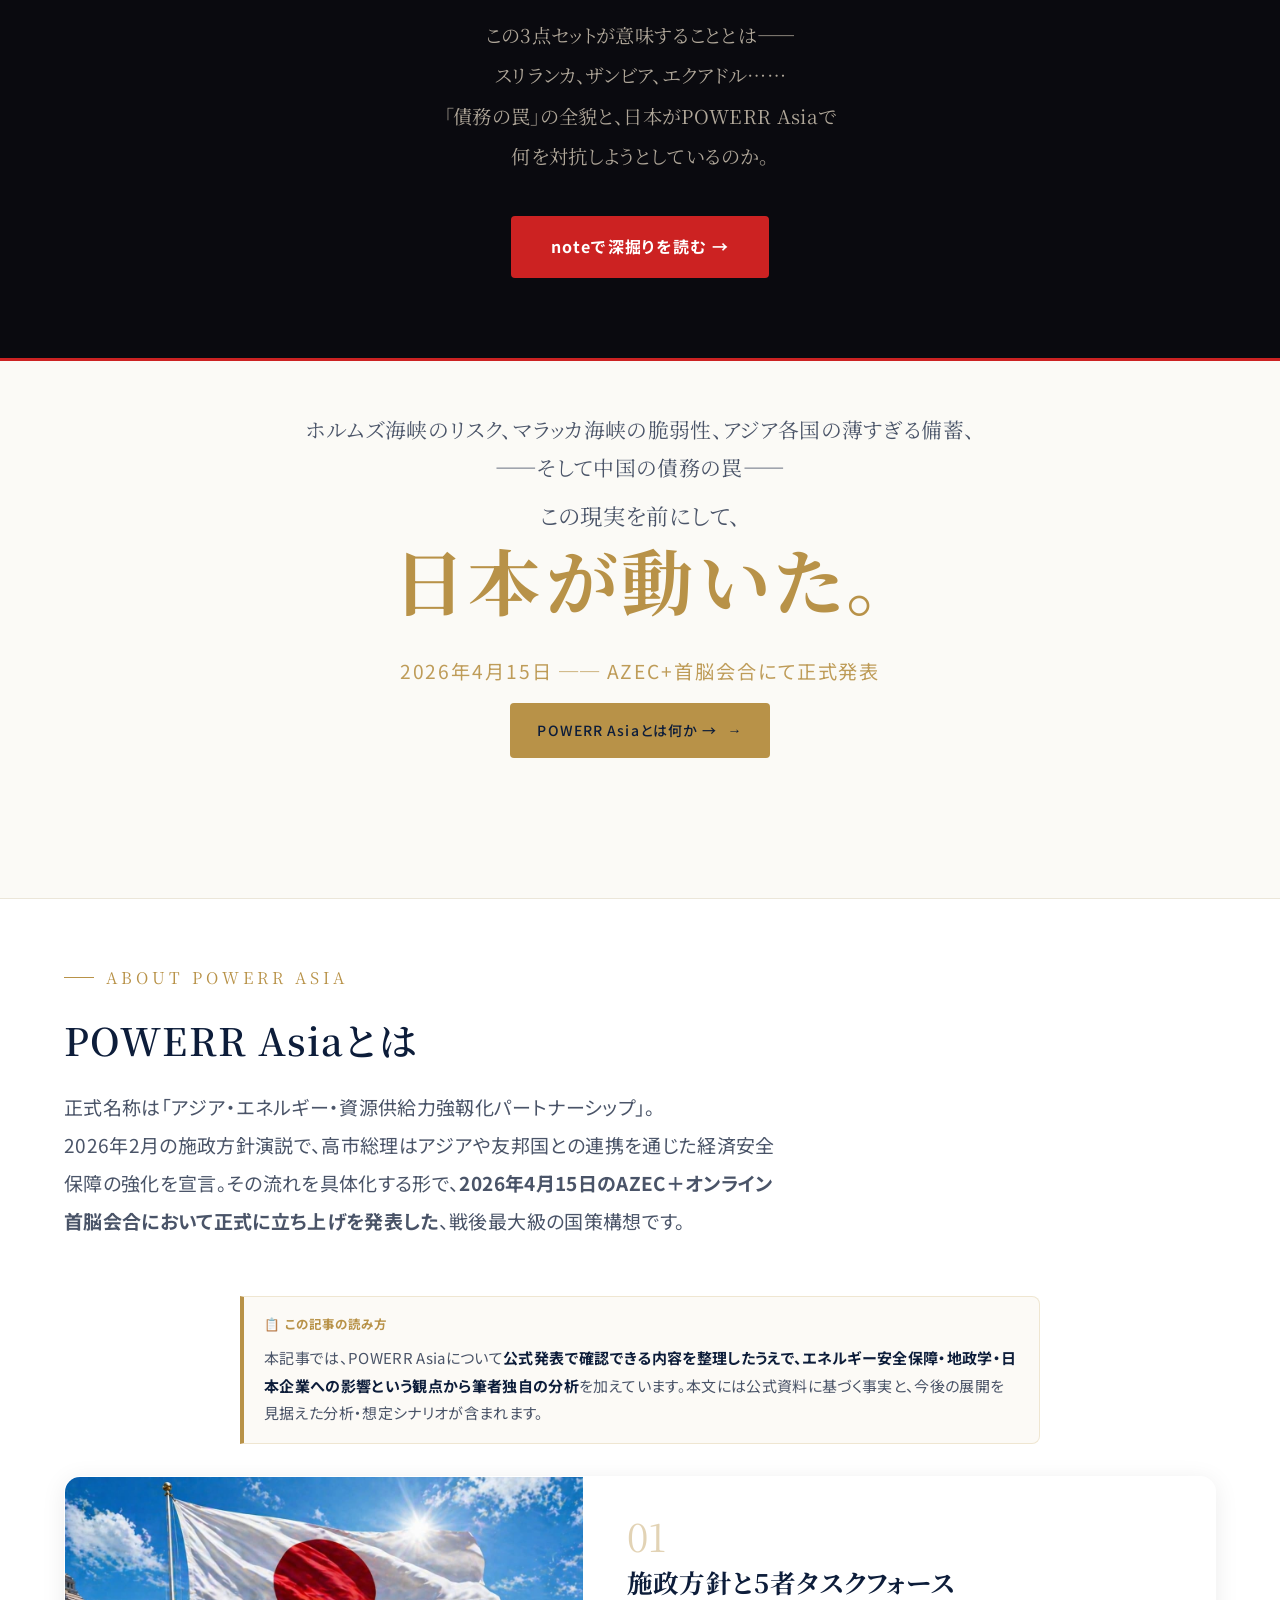
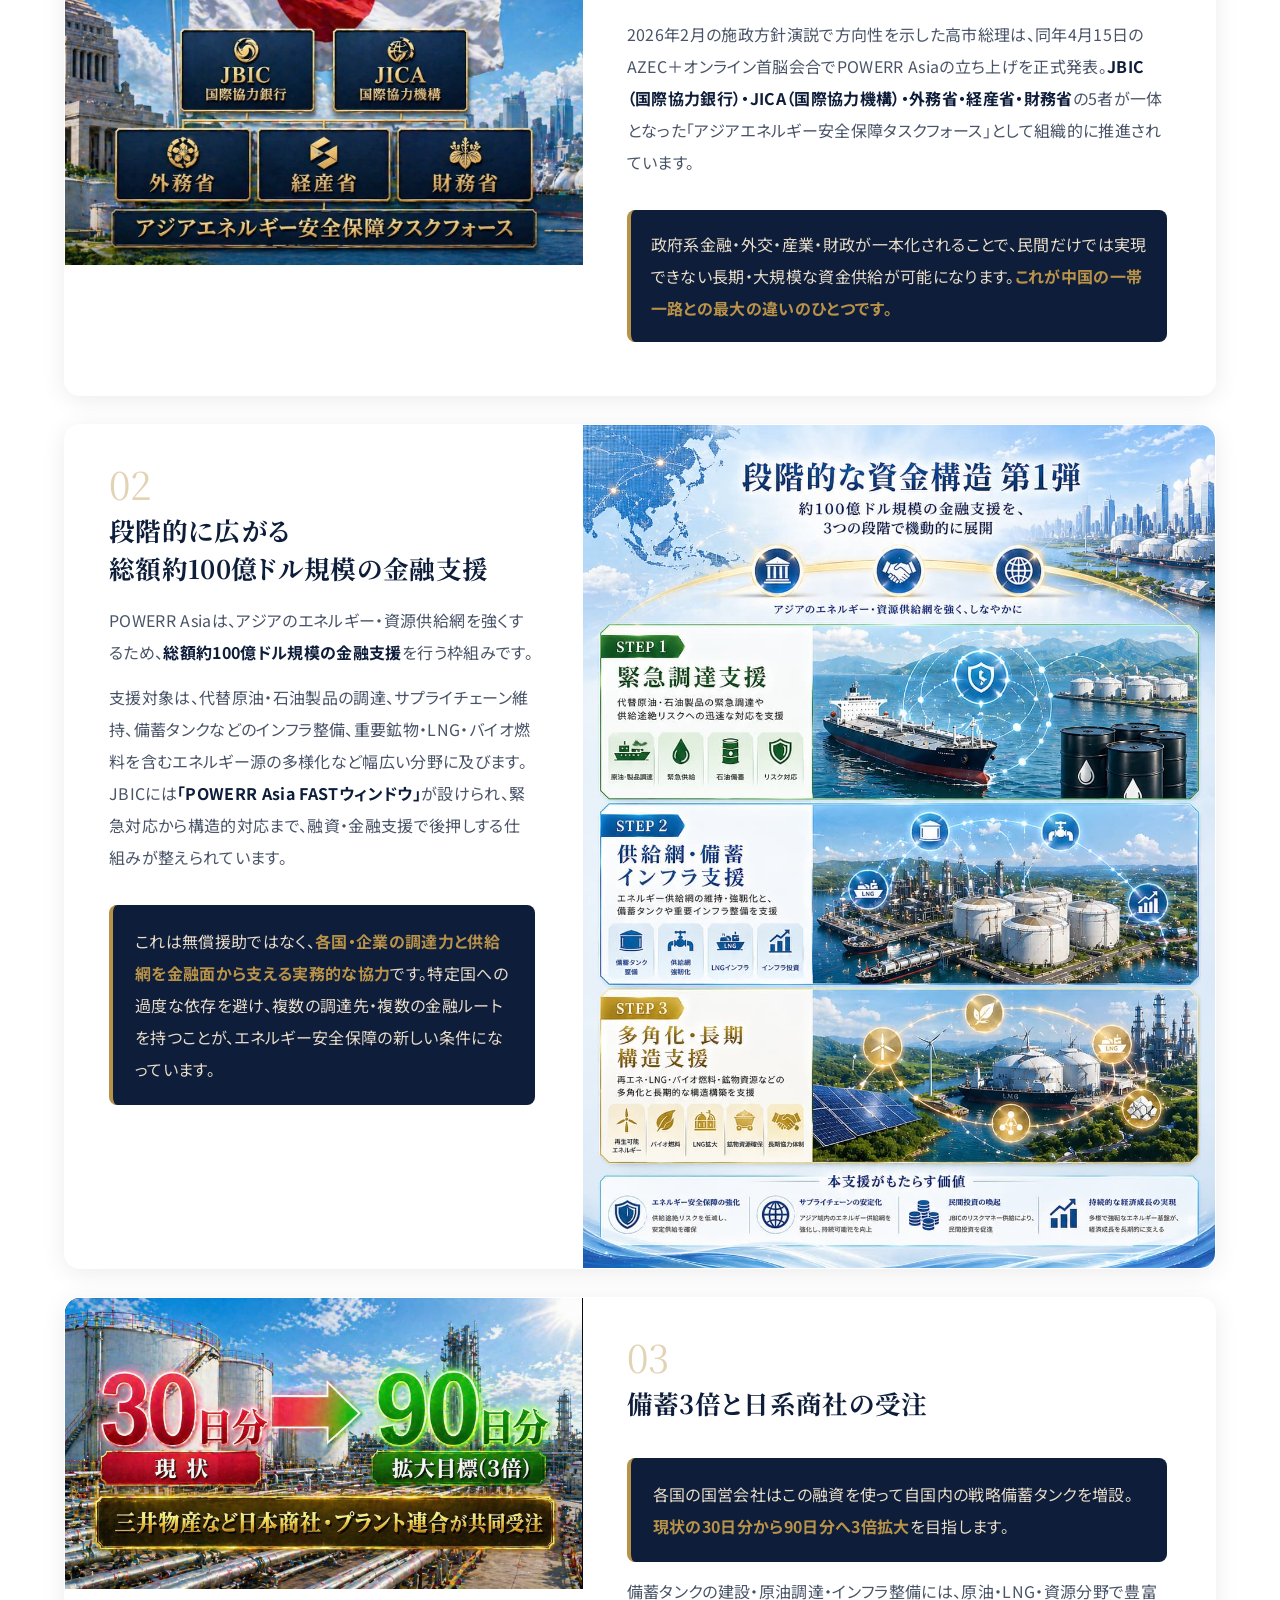
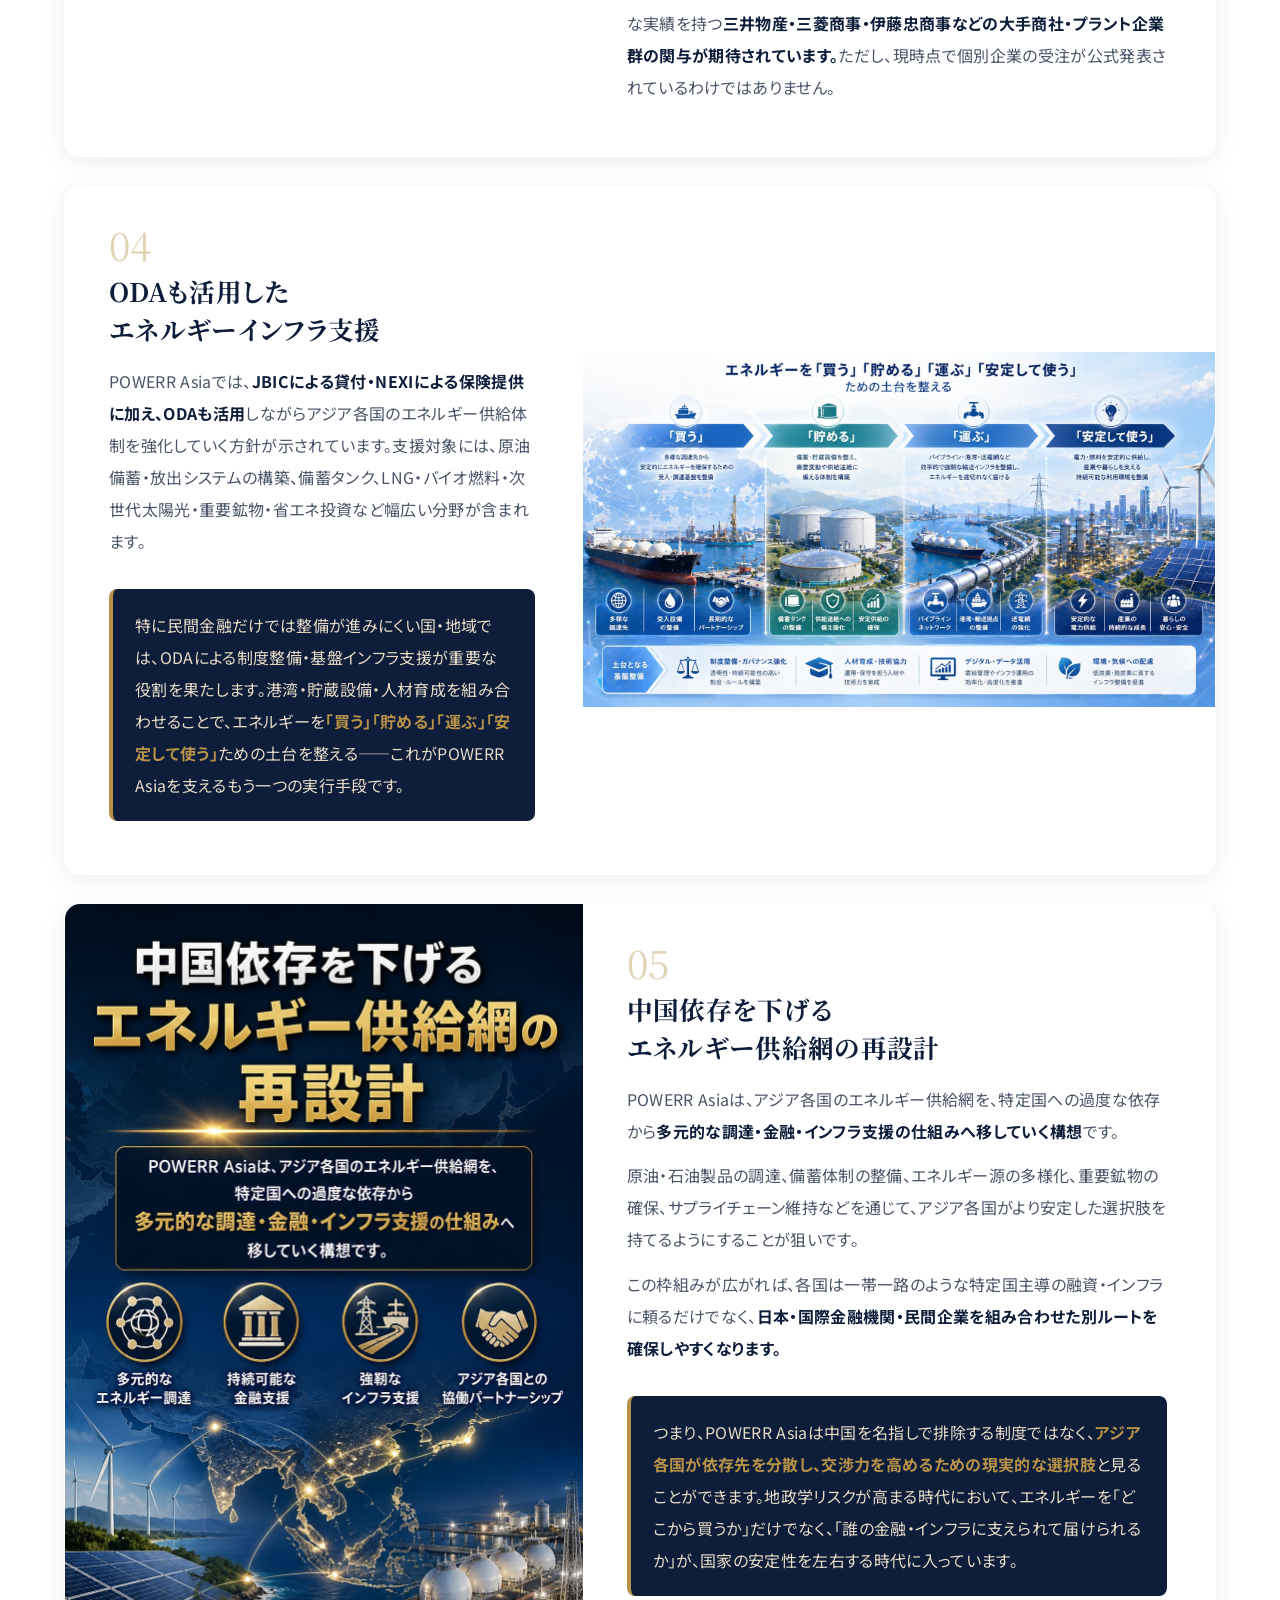
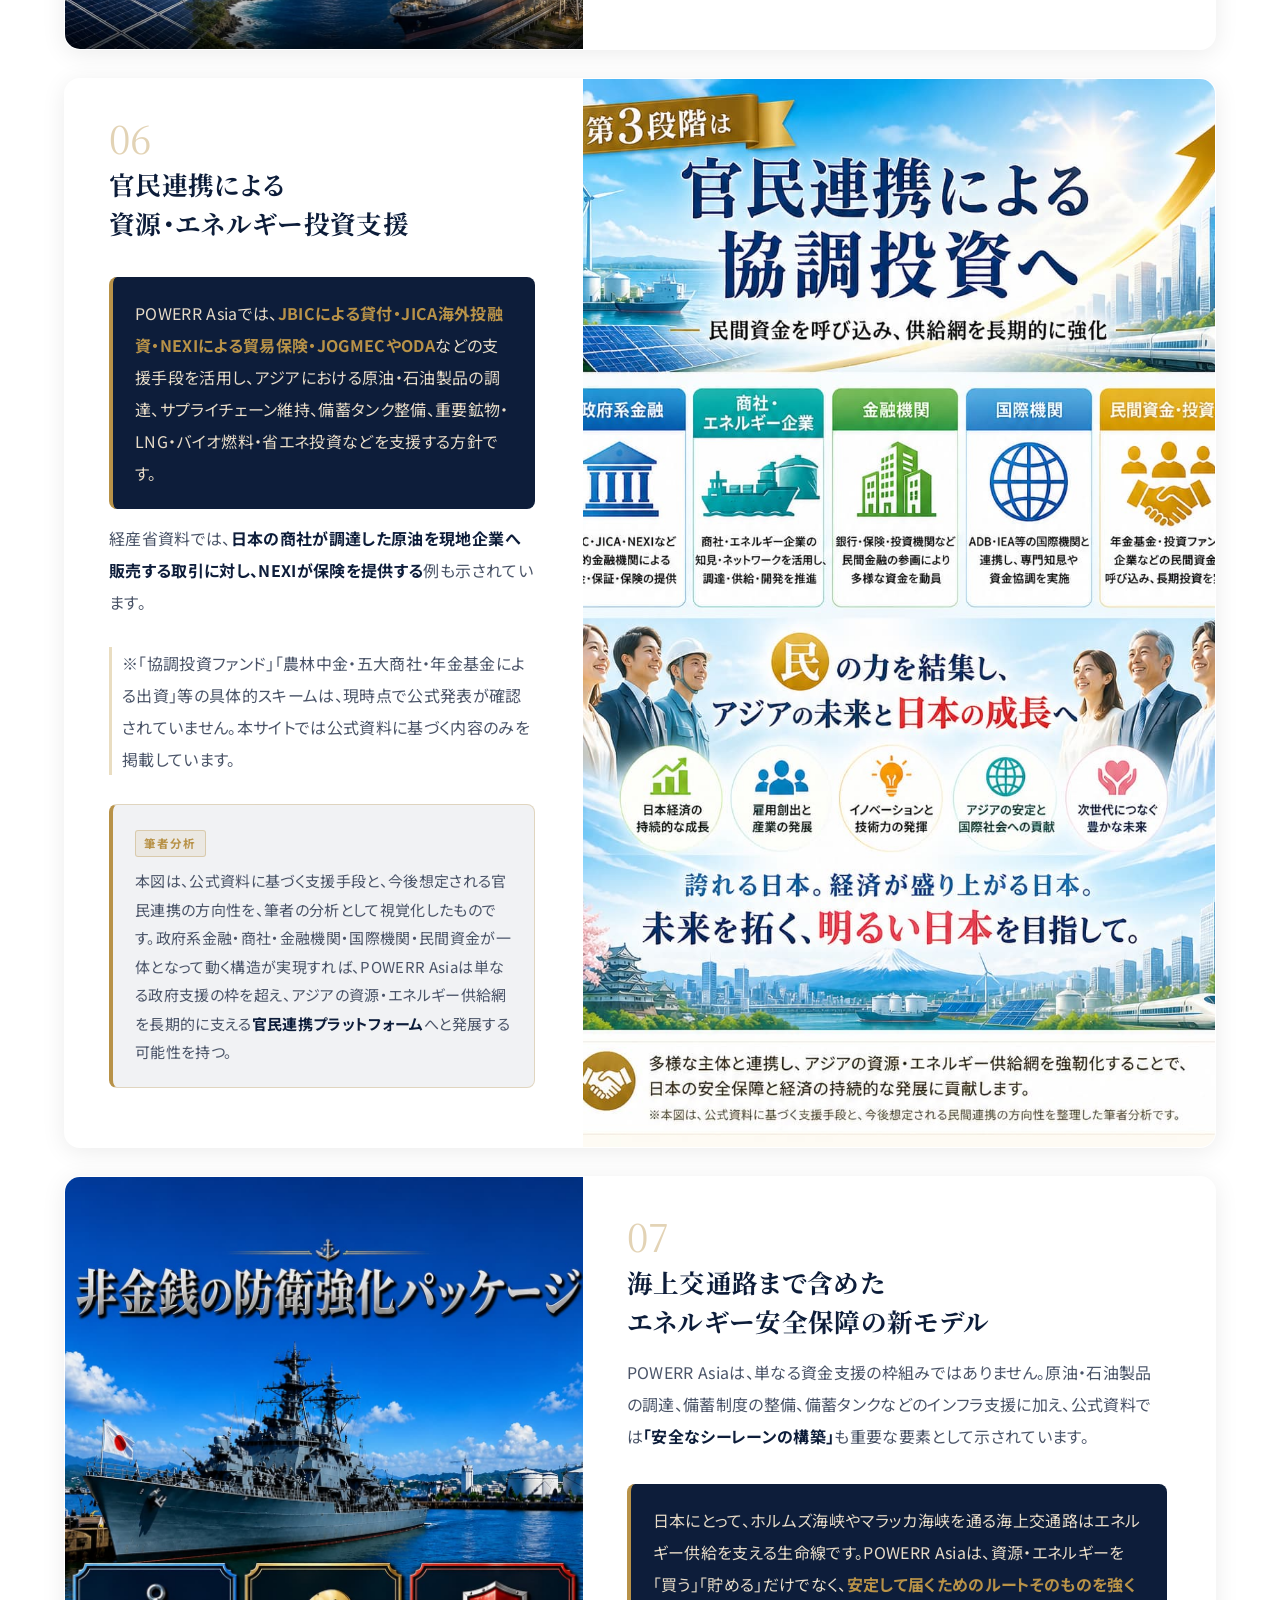
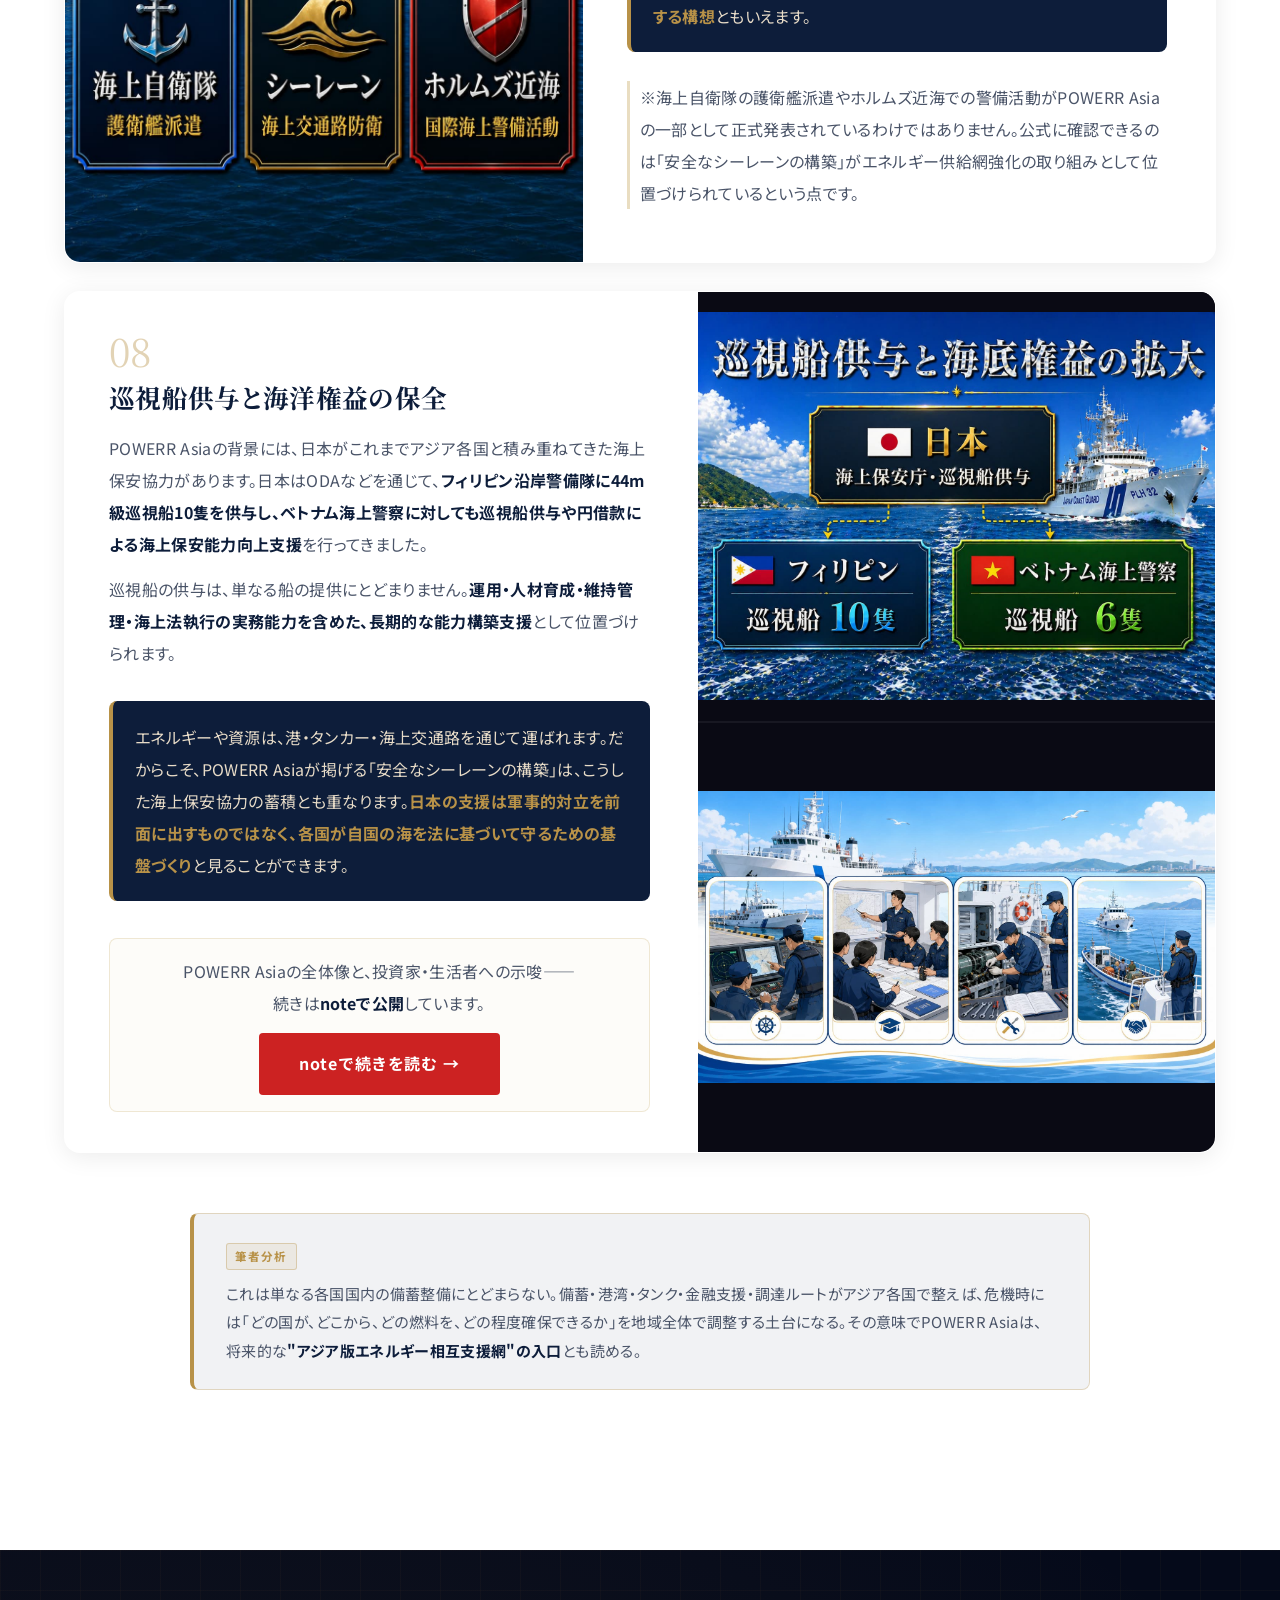
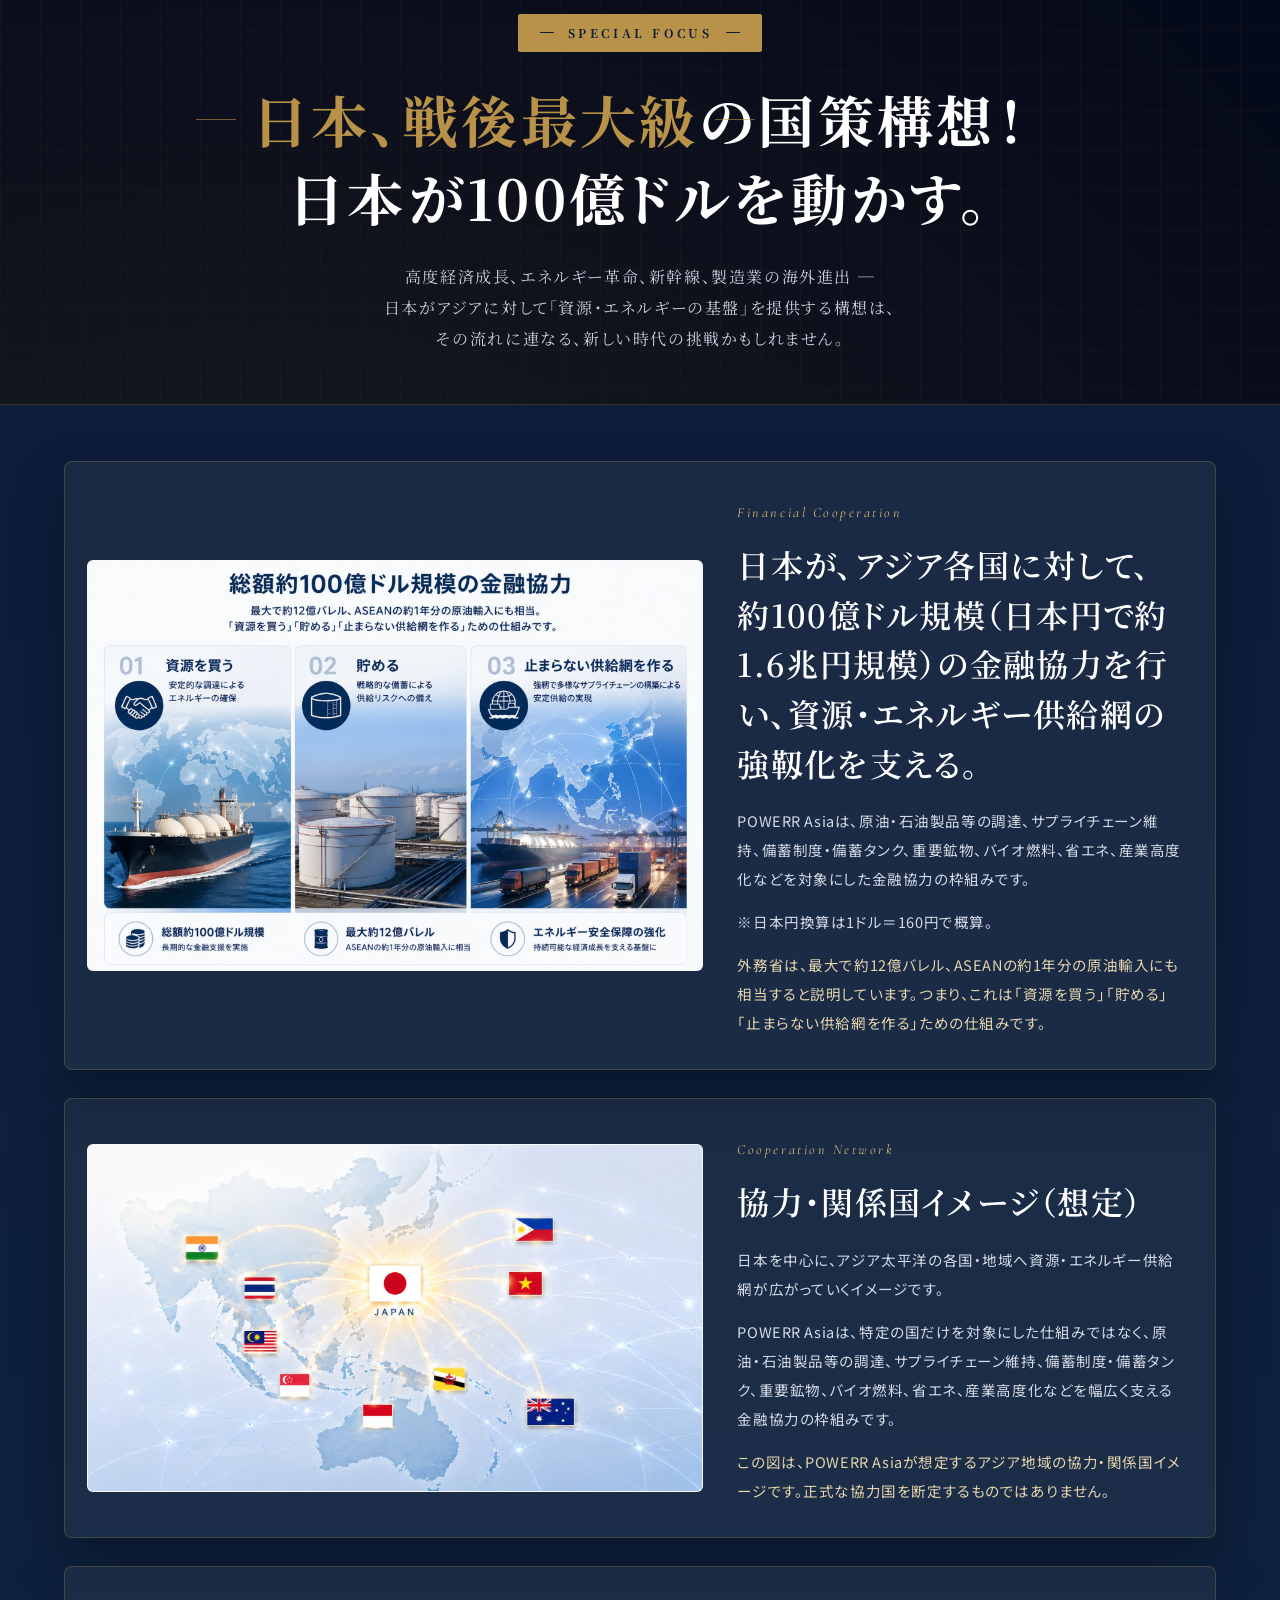
==== commit 906e0052: "修正" ====
--- a/index.html
+++ b/index.html
@@ -48,7 +48,7 @@
       <a href="#nisa">新NISAで考える</a>
       <a href="#articles">記事一覧</a>
       <a href="#youtube">YouTube</a>
-      <!-- AFFILIATE/EXT LINK PLACEHOLDER: noteのプロフィールURLに置き換え -->
+      <!-- ★ NOTE REPLACE: href="#note" → noteプロフィールURL。または上部JSのNOTE_URLを設定してください -->
       <a href="#note" class="cta">noteへ</a>
     </nav>
 
@@ -318,11 +318,13 @@
         出典：<a href="https://x-bomberth.com/20260310aseanoil/" target="_blank" rel="noopener">X-bomber Thailand（2026年3月）</a>
       </p>
 
-      <p style="margin-top:2rem;">
-        <strong>日本が254日分の備蓄を持つのに対し、ベトナムは15日、インドネシアは20日。</strong><br>
-        <strong>供給が2〜3週間止まるだけで燃料が底をつく国がアジアに複数あります。</strong><br>
-        <strong>備蓄タンクを作る資金がない——この現実が、次の問題につながります。</strong>
-      </p>
+      <div class="crisis-summary-card crisis-summary-card--warning">
+        <ul class="cscard-list">
+          <li>日本が<strong>254日分</strong>の備蓄を持つのに対し、ベトナムは<strong>15日</strong>、インドネシアは<strong>20日</strong>。</li>
+          <li>供給が<strong>2〜3週間止まるだけ</strong>で燃料が底をつく国がアジアに複数あります。</li>
+          <li>備蓄タンクを作る資金がない——この現実が、次の問題につながります。</li>
+        </ul>
+      </div>
     </div>
   </div>
 
@@ -374,10 +376,9 @@
           </p>
         </div>
       </div>
-      <p>
-        エネルギーの「入口」となる港や備蓄施設が他国に握られることは、
-        単なる経済問題ではなく、安全保障上の重大リスクです。<strong>アジア各国はこの構造から抜け出す「別の選択肢」を必要としていました。</strong>
-      </p>
+      <div class="crisis-summary-card crisis-summary-card--security">
+        <p class="cscard-text">エネルギーの「入口」となる港や備蓄施設が他国に握られることは、単なる経済問題ではなく、<strong>安全保障上の重大リスク</strong>です。<br>アジア各国はこの構造から抜け出す<strong>「別の選択肢」</strong>を必要としていました。</p>
+      </div>
     </div>
   </div>
 
@@ -386,9 +387,9 @@
   <!-- NOTE誘導ブリッジ（大型） -->
   <div class="crisis-note-bridge">
     <div class="container">
+      <p class="cnb-subtitle">「アジアエネルギー共同体構想」</p>
+      <h3 class="cnb-title">中国が動いた。</h3>
       <p class="cnb-date">2025年11月 ── 一帯一路拡大会議</p>
-      <h3 class="cnb-title">中国が動いた。</h3>
-      <p class="cnb-subtitle">「アジアエネルギー共同体構想」</p>
       <div class="cnb-points">
         <div class="cnb-point">
           <span class="cnb-num">①</span>
@@ -417,6 +418,7 @@
       </p>
       <p class="bridge-text bridge-text--lead">この現実を前にして、</p>
       <p class="bridge-text bridge-text--large"><strong>日本が動いた。</strong></p>
+      <p class="bridge-text bridge-text--date">2026年4月15日 ── AZEC+首脳会合にて正式発表</p>
       <a href="#about" class="btn btn-primary btn-arrow">POWERR Asiaとは何か →</a>
     </div>
   </div>
@@ -581,8 +583,8 @@
         <p>巡視船の供与は、単なる船の提供にとどまりません。<strong>運用・人材育成・維持管理・海上法執行の実務能力を含めた、長期的な能力構築支援</strong>として位置づけられます。</p>
         <p class="key-card">エネルギーや資源は、港・タンカー・海上交通路を通じて運ばれます。だからこそ、POWERR Asiaが掲げる「安全なシーレーンの構築」は、こうした海上保安協力の蓄積とも重なります。<strong>日本の支援は軍事的対立を前面に出すものではなく、各国が自国の海を法に基づいて守るための基盤づくり</strong>と見ることができます。</p>                <!-- NOTE誘導 -->
         <div class="about-note-cta">
-          <p>POWERR Asiaの全体像と、投資家・生活者への示唆——続きは<strong>noteで公開</strong>しています。</p>
-          <a href="#note" class="cnb-btn" style="margin-top:16px; display:inline-block;">noteで続きを読む →</a>
+          <p>POWERR Asiaの全体像と、投資家・生活者への示唆——<br>続きは<strong>noteで公開</strong>しています。</p>
+          <a href="#note" class="cnb-btn" style="margin-top:14px; display:inline-block;">noteで続きを読む →</a>
         </div>
       </div>
     </div>
@@ -683,30 +685,50 @@
       </div>
 
       <div class="hook-question-grid">
-        <div class="hook-q-card">
-          <span class="hook-q-icon">Q.1</span>
-          <h4>ガソリン代</h4>
-          <p>原油の安定供給が進めば、家計の負担はどう動くのか。</p>
-        </div>
-        <div class="hook-q-card">
-          <span class="hook-q-icon">Q.2</span>
-          <h4>電気代</h4>
-          <p>エネルギー安全保障の強化は、毎月の電力料金にも関わる論点。</p>
-        </div>
-        <div class="hook-q-card">
-          <span class="hook-q-icon">Q.3</span>
-          <h4>物価</h4>
-          <p>資源価格の変動が、食料品や日用品の値段にどう影響するか。</p>
-        </div>
-        <div class="hook-q-card">
-          <span class="hook-q-icon">Q.4</span>
-          <h4>年金・老後</h4>
-          <p>日本企業の競争力が高まれば、長期の経済基盤にも追い風に。</p>
-        </div>
-        <div class="hook-q-card">
-          <span class="hook-q-icon">Q.5</span>
-          <h4>資産形成</h4>
-          <p>新NISAで何を選ぶか。国策テーマは長期投資の判断材料に。</p>
+        <div class="hook-q-card hook-q-card--photo">
+          <div class="hook-q-card-photo-area" style="background-image: url('images/japanese-gas-station-night-high-fuel-prices-car-refueling.jpg');"></div>
+          <div class="hook-q-card-overlay"></div>
+          <div class="hook-q-card-content">
+            <span class="hook-q-icon">Q.1</span>
+            <h4>ガソリン代</h4>
+            <p>原油の安定供給が進めば、家計の負担はどう動くのか。</p>
+          </div>
+        </div>
+        <div class="hook-q-card hook-q-card--photo">
+          <div class="hook-q-card-photo-area" style="background-image: url('images/japanese-home-interior-night-electric-meter-power-outlet.jpg');"></div>
+          <div class="hook-q-card-overlay"></div>
+          <div class="hook-q-card-content">
+            <span class="hook-q-icon">Q.2</span>
+            <h4>電気代</h4>
+            <p>エネルギー安全保障の強化は、毎月の電力料金にも関わる論点。</p>
+          </div>
+        </div>
+        <div class="hook-q-card hook-q-card--photo">
+          <div class="hook-q-card-photo-area" style="background-image: url('images/japanese-supermarket-interior-shopping-basket-price-tags.jpg');"></div>
+          <div class="hook-q-card-overlay"></div>
+          <div class="hook-q-card-content">
+            <span class="hook-q-icon">Q.3</span>
+            <h4>物価</h4>
+            <p>資源価格の変動が、食料品や日用品の値段にどう影響するか。</p>
+          </div>
+        </div>
+        <div class="hook-q-card hook-q-card--photo">
+          <div class="hook-q-card-photo-area" style="background-image: url('images/elderly-japanese-couple-walking-park-golden-hour.jpg');"></div>
+          <div class="hook-q-card-overlay"></div>
+          <div class="hook-q-card-content">
+            <span class="hook-q-icon">Q.4</span>
+            <h4>年金・老後</h4>
+            <p>日本企業の競争力が高まれば、長期の経済基盤にも追い風に。</p>
+          </div>
+        </div>
+        <div class="hook-q-card hook-q-card--photo">
+          <div class="hook-q-card-photo-area" style="background-image: url('images/smartphone-stock-market-app-japanese-yen-investment-planning.jpg');"></div>
+          <div class="hook-q-card-overlay"></div>
+          <div class="hook-q-card-content">
+            <span class="hook-q-icon">Q.5</span>
+            <h4>資産形成</h4>
+            <p>新NISAで何を選ぶか。国策テーマは長期投資の判断材料に。</p>
+          </div>
         </div>
       </div>
     </div>
@@ -717,21 +739,29 @@
     <div class="container">
       <div class="hook-stats-grid">
         <div class="hook-stat">
+          <div class="label">原油の海外依存度</div>
           <span class="num">90<span class="unit">%以上</span></span>
-          <div class="label">原油の海外依存度</div>
           <div class="desc">日本のエネルギーは、その大部分を海外からの輸入に支えられています。</div>
         </div>
         <div class="hook-stat">
+          <div class="label">アジアの人口規模</div>
           <span class="num">40<span class="unit">億人超</span></span>
-          <div class="label">アジアの人口規模</div>
           <div class="desc">世界人口の約半分が暮らすアジア。エネルギー需要は今後も拡大します。</div>
         </div>
         <div class="hook-stat">
+          <div class="label">国策テーマの広がり</div>
           <span class="num">∞</span>
-          <div class="label">国策テーマの広がり</div>
           <div class="desc">商社・重工・海運・素材・金融 ─ 関連業界は枚挙にいとまがありません。</div>
         </div>
       </div>
+
+      <div class="hook-cta-block">
+        <p class="hook-cta-heading--main">近い未来はこんなにも、変わる。</p>
+        <p class="hook-cta-heading--sub">あなたは、どう動く？</p>
+        <a href="#note" class="btn btn-primary btn-arrow">noteで答えを見つける →</a>
+        <p class="hook-cta-note">ガソリン代・電気代・物価・年金・資産形成──<br>5つの問いへの答えを、noteで丁寧に解説しています。</p>
+      </div>
+
     </div>
   </div>
 </section>
@@ -748,47 +778,53 @@
     </p>
 
     <div class="card-grid">
-      <div class="fact-card">
+      <div class="fact-card fade-in-up">
         <span class="ico">Ⅰ</span>
         <h3>中東リスク</h3>
         <p>原油の輸送経路や産油国の情勢は、私たちの日常生活と物価に直結します。安定供給の確保が改めて問われています。</p>
       </div>
-      <div class="fact-card">
+      <div class="fact-card fade-in-up">
         <span class="ico">Ⅱ</span>
         <h3>原油価格</h3>
         <p>エネルギー価格の変動は、企業業績や家計、そして円安円高にも影響。長期視点での備えが重要です。</p>
       </div>
-      <div class="fact-card">
+      <div class="fact-card fade-in-up">
         <span class="ico">Ⅲ</span>
         <h3>重要鉱物</h3>
         <p>レアアース、レアメタル、銅、ニッケル ─ EVや再エネ、半導体に欠かせない資源の確保競争が始まっています。</p>
       </div>
-      <div class="fact-card">
+      <div class="fact-card fade-in-up">
         <span class="ico">Ⅳ</span>
         <h3>半導体・EV・AI時代の資源</h3>
         <p>これからの産業を動かす要は「資源と素材」。技術と資源、両方を握ることが国の競争力につながります。</p>
       </div>
-      <div class="fact-card">
+      <div class="fact-card fade-in-up">
         <span class="ico">Ⅴ</span>
         <h3>サプライチェーン分断</h3>
         <p>パンデミックや地政学リスクで、供給網はもろさを露呈。複数経路の確保と備蓄の強化が課題です。</p>
       </div>
-      <div class="fact-card">
+      <div class="fact-card fade-in-up">
         <span class="ico">Ⅵ</span>
         <h3>アジアの成長</h3>
         <p>東南アジア、南アジアは人口・市場の両面で成長中。エネルギー需要も拡大し、新しい協力関係が生まれます。</p>
       </div>
-      <div class="fact-card">
+      <div class="fact-card fade-in-up">
         <span class="ico">Ⅶ</span>
         <h3>日本企業の役割</h3>
         <p>商社・重工・海運・素材・金融 ─ 日本企業はサプライチェーンの実装力で、長く信頼を積み上げてきました。</p>
       </div>
-      <div class="fact-card">
+      <div class="fact-card fade-in-up">
         <span class="ico">Ⅷ</span>
         <h3>備蓄と供給網の強靱化</h3>
         <p>非常時にも止めない仕組みづくり。備蓄、代替経路、地域連携 ─ これらが投資テーマとしても注目され始めています。</p>
       </div>
     </div>
+
+    <div class="why-cta-block">
+      <p class="why-cta-text">なぜ今なのか。その答えは、8つのテーマが「複雑に絡み、同時に動いている」ことにあります。</p>
+      <a href="#note" class="btn btn-outline btn-arrow">noteで全体像を把握する →</a>
+    </div>
+
   </div>
 </section>
 
@@ -798,28 +834,39 @@
 <section class="compare" id="compare">
   <div class="container">
     <span class="section-eyebrow">Comparison</span>
-    <h2 class="section-title">一帯一路と何が違うのか</h2>
+    <h2 class="section-title">中国の「一帯一路」構想とは何が違うのか！？</h2>
     <p class="section-lead">
       一帯一路とPOWERR Asiaは、しばしば対比的に語られます。ここでは冷静に、両者の性格の違いを整理します。<br>
       対立を煽るのではなく、アジア各国に「選択肢を増やす」 ─ これがこの構想の本質です。
     </p>
 
-    <div class="compare-table">
-      <div class="compare-card">
-        <div class="label">REFERENCE — 既存の構想</div>
-        <h3>一帯一路（参考）</h3>
-        <ul>
-          <li>大規模インフラ投資を通じた影響力拡大として語られることが多い</li>
+    <!-- 1枚背景VSレイアウト -->
+    <div class="compare-vs-single" style="background-image: url('images/china-vs-japan-port-infrastructure-comparison-small-vs.jpg');">
+      <!-- 左半分オーバーレイ -->
+      <div class="compare-vs-single-overlay compare-vs-single-overlay--left"></div>
+      <!-- 右半分オーバーレイ -->
+      <div class="compare-vs-single-overlay compare-vs-single-overlay--right"></div>
+
+      <!-- 左：中国・一帯一路 -->
+      <div class="compare-vs-panel compare-vs-panel--china">
+        <div class="compare-vs-label">REFERENCE — 既存の構想</div>
+        <h3 class="compare-vs-title">一帯一路</h3>
+        <p class="compare-vs-sub">Belt and Road Initiative</p>
+        <p class="compare-vs-tagline">大規模インフラ投資を通じた<br>影響力拡大として<br>語られることが多い</p>
+        <ul class="compare-vs-list">
           <li>道路・港湾・鉄道などハードを軸とした展開</li>
           <li>融資条件や債務問題が指摘されるケースもある</li>
           <li>地政学的な影響力の議論と切り離せない</li>
         </ul>
       </div>
-      <div class="compare-card highlight">
-        <div class="label">PROPOSAL — 日本型の構想</div>
-        <h3>POWERR Asia（パワー・アジア）</h3>
-        <ul>
-          <li>エネルギー・資源・備蓄・供給網・金融支援を通じた支援構想として見ることができる</li>
+
+      <!-- 右：日本・POWERR Asia -->
+      <div class="compare-vs-panel compare-vs-panel--japan">
+        <div class="compare-vs-label">PROPOSAL — 日本型の構想</div>
+        <h3 class="compare-vs-title">POWERR Asia</h3>
+        <p class="compare-vs-sub">パワー・アジア</p>
+        <p class="compare-vs-tagline">エネルギー・資源・備蓄・<br>供給網・金融支援を通じた<br>支援構想</p>
+        <ul class="compare-vs-list">
           <li>日本が培ってきた信頼・技術・運用力を強みに</li>
           <li>アジア各国に「選択肢」を増やすことが目的</li>
           <li>対立ではなく、共に強くなる枠組みを志向</li>
@@ -830,6 +877,13 @@
     <div class="compare-note">
       重要なのは、どちらかを否定することではありません。アジアの国々が、状況に応じて複数のパートナーから選べる ─ そうした多様性こそが、長期的な安定につながると考えられています。
     </div>
+
+    <div class="compare-cta-block">
+      <p class="compare-cta-upper">一帯一路 vs POWERR Asia──<br>アジアの未来を賭けた、静かな戦いが始まっている。</p>
+      <a href="#note" class="btn btn-primary btn-arrow">noteで対決の構図を読む →</a>
+      <p class="compare-cta-lower">99年間。スリランカが港を失った年数。<br>日本はこの構図を、アジア全体で繰り返させない。</p>
+    </div>
+
   </div>
 </section>
 
@@ -845,18 +899,135 @@
       ※特定の銘柄を推奨するものではありません。長期テーマとしての全体像をつかむための整理です。
     </p>
 
-    <div class="theme-grid">
-      <div class="theme-tag"><div class="theme-name">総合商社</div><div class="theme-en">Trading Houses</div></div>
-      <div class="theme-tag"><div class="theme-name">エネルギー</div><div class="theme-en">Energy</div></div>
-      <div class="theme-tag"><div class="theme-name">重工業</div><div class="theme-en">Heavy Industry</div></div>
-      <div class="theme-tag"><div class="theme-name">プラント</div><div class="theme-en">Plant Engineering</div></div>
-      <div class="theme-tag"><div class="theme-name">海運</div><div class="theme-en">Shipping</div></div>
-      <div class="theme-tag"><div class="theme-name">素材</div><div class="theme-en">Materials</div></div>
-      <div class="theme-tag"><div class="theme-name">金融</div><div class="theme-en">Finance</div></div>
-      <div class="theme-tag"><div class="theme-name">インフラ</div><div class="theme-en">Infrastructure</div></div>
-      <div class="theme-tag"><div class="theme-name">重要鉱物</div><div class="theme-en">Critical Minerals</div></div>
-      <div class="theme-tag"><div class="theme-name">省エネ技術</div><div class="theme-en">Energy Saving Tech</div></div>
-    </div>
+    <div class="stocks-intro-row">
+      <div class="stocks-count-badge">
+        関連テーマ <strong>10</strong> 業界
+      </div>
+    </div>
+
+    <div class="stocks-card-grid">
+
+      <div class="stocks-card fade-in-up">
+        <div class="stocks-card-icon">🏢</div>
+        <div class="stocks-card-inner">
+          <div class="stocks-card-head">
+            <span class="stocks-card-name">総合商社</span>
+            <span class="stocks-card-en">Trading Houses</span>
+          </div>
+          <p class="stocks-card-desc">原油・LNG・重要鉱物の調達から備蓄インフラ整備まで、POWERR Asiaの実務を担う中核プレーヤー。三井物産・三菱商事・伊藤忠などの関与が期待される。</p>
+          <span class="stocks-card-badge">調達・供給網の要</span>
+        </div>
+      </div>
+
+      <div class="stocks-card fade-in-up">
+        <div class="stocks-card-icon">⚡</div>
+        <div class="stocks-card-inner">
+          <div class="stocks-card-head">
+            <span class="stocks-card-name">エネルギー</span>
+            <span class="stocks-card-en">Energy</span>
+          </div>
+          <p class="stocks-card-desc">石油・ガス・バイオ燃料・再エネ。アジアの供給多様化と備蓄拡充の流れは、国内エネルギー企業の新たな事業機会に直結する。</p>
+          <span class="stocks-card-badge">供給多様化の恩恵</span>
+        </div>
+      </div>
+
+      <div class="stocks-card fade-in-up">
+        <div class="stocks-card-icon">🔩</div>
+        <div class="stocks-card-inner">
+          <div class="stocks-card-head">
+            <span class="stocks-card-name">重工業</span>
+            <span class="stocks-card-en">Heavy Industry</span>
+          </div>
+          <p class="stocks-card-desc">備蓄タンク・港湾・プラント建設を担う。アジア各国で現状30日分→90日分へ3倍拡大を目指す備蓄インフラ整備需要が受注機会を生む。</p>
+          <span class="stocks-card-badge">インフラ建設需要</span>
+        </div>
+      </div>
+
+      <div class="stocks-card fade-in-up">
+        <div class="stocks-card-icon">🏗️</div>
+        <div class="stocks-card-inner">
+          <div class="stocks-card-head">
+            <span class="stocks-card-name">プラント</span>
+            <span class="stocks-card-en">Plant Engineering</span>
+          </div>
+          <p class="stocks-card-desc">石油精製・LNG・備蓄施設の設計・建設・運営。技術力と実績で信頼を積んだ日本企業が国際競争で存在感を発揮しやすい分野。</p>
+          <span class="stocks-card-badge">技術力で差別化</span>
+        </div>
+      </div>
+
+      <div class="stocks-card fade-in-up">
+        <div class="stocks-card-icon">🚢</div>
+        <div class="stocks-card-inner">
+          <div class="stocks-card-head">
+            <span class="stocks-card-name">海運</span>
+            <span class="stocks-card-en">Shipping</span>
+          </div>
+          <p class="stocks-card-desc">原油・LNGタンカーによる調達・輸送はPOWERR Asiaのサプライチェーン維持の根幹。シーレーン安定化の追い風を受けるセクター。</p>
+          <span class="stocks-card-badge">シーレーン安定化</span>
+        </div>
+      </div>
+
+      <div class="stocks-card fade-in-up">
+        <div class="stocks-card-icon">⛏️</div>
+        <div class="stocks-card-inner">
+          <div class="stocks-card-head">
+            <span class="stocks-card-name">重要鉱物</span>
+            <span class="stocks-card-en">Critical Minerals</span>
+          </div>
+          <p class="stocks-card-desc">レアアース・銅・ニッケル・リチウム。EVと半導体の時代を支える資源確保競争が本格化。POWERR Asiaは資源外交の一環でもある。</p>
+          <span class="stocks-card-badge">資源確保競争</span>
+        </div>
+      </div>
+
+      <div class="stocks-card fade-in-up">
+        <div class="stocks-card-icon">🏦</div>
+        <div class="stocks-card-inner">
+          <div class="stocks-card-head">
+            <span class="stocks-card-name">金融</span>
+            <span class="stocks-card-en">Finance</span>
+          </div>
+          <p class="stocks-card-desc">JBICを軸とするプロジェクトファイナンス、NEXIによる貿易保険、民間銀行の協調融資。官民一体の金融支援スキームが動く。</p>
+          <span class="stocks-card-badge">官民融資スキーム</span>
+        </div>
+      </div>
+
+      <div class="stocks-card fade-in-up">
+        <div class="stocks-card-icon">🪨</div>
+        <div class="stocks-card-inner">
+          <div class="stocks-card-head">
+            <span class="stocks-card-name">素材</span>
+            <span class="stocks-card-en">Materials</span>
+          </div>
+          <p class="stocks-card-desc">鉄鋼・化学・特殊素材。備蓄タンク・港湾・パイプラインなどの建材需要に加え、EV・再エネ向け機能材料の引き合いも続く。</p>
+          <span class="stocks-card-badge">建材・機能材料需要</span>
+        </div>
+      </div>
+
+      <div class="stocks-card fade-in-up">
+        <div class="stocks-card-icon">🌏</div>
+        <div class="stocks-card-inner">
+          <div class="stocks-card-head">
+            <span class="stocks-card-name">インフラ</span>
+            <span class="stocks-card-en">Infrastructure</span>
+          </div>
+          <p class="stocks-card-desc">港湾・道路・送電網・通信。エネルギーを安定して届けるための物流・社会基盤整備は、ODAとJBIC融資を通じた日本企業の受注余地が大きい。</p>
+          <span class="stocks-card-badge">ODA連携インフラ</span>
+        </div>
+      </div>
+
+      <div class="stocks-card fade-in-up">
+        <div class="stocks-card-icon">💡</div>
+        <div class="stocks-card-inner">
+          <div class="stocks-card-head">
+            <span class="stocks-card-name">省エネ技術</span>
+            <span class="stocks-card-en">Energy Saving Tech</span>
+          </div>
+          <p class="stocks-card-desc">産業高度化・省エネ投資もPOWERR Asiaの支援対象。日本が強みを持つ高効率設備・スマートファクトリー技術の輸出機会が広がる。</p>
+          <span class="stocks-card-badge">産業高度化支援</span>
+        </div>
+      </div>
+
+    </div><!-- /.stocks-card-grid -->
 
     <div class="disclaimer-box">
       ※このサイトは特定銘柄の売買を推奨するものではありません。投資判断は自己責任でお願いします。各テーマは「今後注目される可能性のある業界」として整理したものであり、将来の値動きを保証するものではありません。
@@ -946,6 +1117,29 @@
         <div class="video-info">
           <div class="ep">Episode 03</div>
           <h3>日本株に追い風？<br>商社・重工・海運を読む</h3>
+        </div>
+      </div>
+    </div>
+
+    <!-- キャラクター紹介 -->
+    <div class="char-panel">
+      <span class="char-label">Cast — 登場キャラクター</span>
+      <div class="char-card fade-in-up">
+        <div class="char-avatar">🐕</div>
+        <div class="char-inner">
+          <div class="char-name">マックス <span>MAX</span></div>
+          <div class="char-detail">フレンチブルドック・黒白 ／ ネイビースーツ・金サングラス</div>
+          <p class="char-role">国際情勢とエネルギー・資源テーマを読み解くクールな分析担当。多くを語らず、数字とファクトで核心をつく。</p>
+          <span class="char-quote">「数字は嘘をつかない。」</span>
+        </div>
+      </div>
+      <div class="char-card fade-in-up">
+        <div class="char-avatar">🐱</div>
+        <div class="char-inner">
+          <div class="char-name">ルナ <span>LUNA</span></div>
+          <div class="char-detail">ラグドール猫・白グレー ／ 赤ドレス・金縁メガネ</div>
+          <p class="char-role">難しい内容を初心者目線でわかりやすく解説・ツッコミ担当。「要するにどういうこと？」を代わりに聞いてくれる。</p>
+          <span class="char-quote">「え、つまり私たちの電気代にも関係するの？」</span>
         </div>
       </div>
     </div>
@@ -987,8 +1181,12 @@
 
     <div class="article-grid">
       <!-- ARTICLE LINK PLACEHOLDER 1: ブログ記事URLへ差し替え -->
-      <a href="#" class="article-card">
-        <div class="article-cover c1"><span class="article-num">01</span></div>
+      <!-- ★ NOTE REPLACE: href="#" → note記事01のURL（5/02公開）に差し替え -->
+      <a href="#" class="article-card article-card--new">
+        <div class="article-cover c1">
+          <span class="article-num">01</span>
+          <span class="article-badge-new">NEW · 公開中</span>
+        </div>
         <div class="article-body">
           <span class="article-cat">Basics</span>
           <h3>POWERR Asiaとは何か？日本がアジアを支える新構想</h3>
@@ -998,7 +1196,7 @@
       </a>
 
       <!-- ARTICLE LINK PLACEHOLDER 2 -->
-      <a href="#" class="article-card">
+      <a href="#" class="article-card fade-in-up">
         <div class="article-cover c2"><span class="article-num">02</span></div>
         <div class="article-body">
           <span class="article-cat">Compare</span>
@@ -1009,7 +1207,7 @@
       </a>
 
       <!-- ARTICLE LINK PLACEHOLDER 3 -->
-      <a href="#" class="article-card">
+      <a href="#" class="article-card fade-in-up">
         <div class="article-cover c3"><span class="article-num">03</span></div>
         <div class="article-body">
           <span class="article-cat">Resources</span>
@@ -1020,7 +1218,7 @@
       </a>
 
       <!-- ARTICLE LINK PLACEHOLDER 4 -->
-      <a href="#" class="article-card">
+      <a href="#" class="article-card fade-in-up">
         <div class="article-cover c4"><span class="article-num">04</span></div>
         <div class="article-body">
           <span class="article-cat">Japan Equities</span>
@@ -1031,7 +1229,7 @@
       </a>
 
       <!-- ARTICLE LINK PLACEHOLDER 5 -->
-      <a href="#" class="article-card">
+      <a href="#" class="article-card fade-in-up">
         <div class="article-cover c5"><span class="article-num">05</span></div>
         <div class="article-body">
           <span class="article-cat">New NISA</span>
@@ -1042,7 +1240,7 @@
       </a>
 
       <!-- ARTICLE LINK PLACEHOLDER 6 -->
-      <a href="#" class="article-card">
+      <a href="#" class="article-card fade-in-up">
         <div class="article-cover c6"><span class="article-num">06</span></div>
         <div class="article-body">
           <span class="article-cat">Life & Money</span>
@@ -1053,7 +1251,7 @@
       </a>
 
       <!-- ARTICLE LINK PLACEHOLDER 7 -->
-      <a href="#" class="article-card">
+      <a href="#" class="article-card fade-in-up">
         <div class="article-cover c7"><span class="article-num">07</span></div>
         <div class="article-body">
           <span class="article-cat">Energy Security</span>
@@ -1064,7 +1262,7 @@
       </a>
 
       <!-- ARTICLE LINK PLACEHOLDER 8 -->
-      <a href="#" class="article-card">
+      <a href="#" class="article-card fade-in-up">
         <div class="article-cover c8"><span class="article-num">08</span></div>
         <div class="article-body">
           <span class="article-cat">Perspective</span>
@@ -1091,7 +1289,7 @@
           じっくり腰を据えて学びたい方のための場所として、少しずつ整えていきます。
         </p>
         <div class="note-cta">
-          <!-- NOTE LINK PLACEHOLDER: noteのプロフィールURLへ差し替え -->
+          <!-- ★ NOTE REPLACE: href="#" → noteプロフィールURL。またはJSのNOTE_URLを設定 -->
           <a href="#" class="btn btn-primary btn-arrow">noteで深掘り記事を見る</a>
         </div>
       </div>
@@ -1244,6 +1442,25 @@
 </footer>
 
 <script>
+  /* ============================================
+     NOTE 実URL管理（一元置き換え用）
+     以下の NOTE_URL 変数を実際のnoteプロフィールURLに書き換えると
+     サイト内すべてのnoteリンクが一括更新されます。
+     例: const NOTE_URL = "https://note.com/powerr_asia";
+     ============================================ */
+  const NOTE_URL = null; // ← ここにnoteのURLを入力してください（例: "https://note.com/xxx"）
+
+  if (NOTE_URL) {
+    document.querySelectorAll('a[href="#note"], a[href="#"]').forEach(a => {
+      const text = a.textContent || '';
+      if (text.includes('note') || text.includes('Note') || a.classList.contains('cnb-btn')) {
+        a.href = NOTE_URL;
+        a.target = '_blank';
+        a.rel = 'noopener noreferrer';
+      }
+    });
+  }
+
   // モバイルナビゲーションの開閉
   const toggle = document.getElementById('menuToggle');
   const nav = document.getElementById('mainNav');
@@ -1265,6 +1482,20 @@
   const m = String(today.getMonth() + 1).padStart(2, '0');
   const d = String(today.getDate()).padStart(2, '0');
   document.getElementById('today').textContent = `Updated · ${y}.${m}.${d}`;
+
+  // スクロール入場アニメーション
+  const observer = new IntersectionObserver((entries) => {
+    entries.forEach((entry, i) => {
+      if (entry.isIntersecting) {
+        setTimeout(() => {
+          entry.target.classList.add('is-visible');
+        }, i * 80);
+        observer.unobserve(entry.target);
+      }
+    });
+  }, { threshold: 0.12 });
+
+  document.querySelectorAll('.fade-in-up').forEach(el => observer.observe(el));
 </script>
 
 </body>
--- a/css/style.css
+++ b/css/style.css
@@ -46,8 +46,8 @@
   -webkit-font-smoothing: antialiased;
   letter-spacing: 0.02em;
   /* 日本語の自然な改行（対応ブラウザでフレーズ単位で折り返し) */
-  word-break: auto-phrase;
-  line-break: strict;
+  word-break: normal;
+  line-break: auto;
   overflow-wrap: break-word;
 }
 
@@ -595,6 +595,7 @@
   z-index: 2;
   padding: 56px 0 24px;
   border-bottom: 1px solid rgba(184, 146, 72, 0.18);
+  background: linear-gradient(180deg, #0d1d3a 0%, #0f2440 100%);
 }
 .hook-finance-card {
   display: grid;
@@ -656,6 +657,7 @@
   position: relative;
   z-index: 2;
   padding: 70px 0 60px;
+  background: linear-gradient(180deg, #0f2440 0%, #112a48 100%);
 }
 .hook-section-head {
   text-align: center;
@@ -663,11 +665,11 @@
 }
 .hook-section-head .label {
   font-family: var(--font-display);
-  font-size: 14px;
+  font-size: 22px;
   font-style: italic;
   color: var(--c-gold-soft);
   letter-spacing: 0.2em;
-  margin-bottom: 14px;
+  margin-bottom: 18px;
 }
 .hook-section-head h3 {
   font-family: var(--font-serif);
@@ -719,6 +721,62 @@
   transform: translateY(-4px);
 }
 .hook-q-card:hover::before { transform: scaleX(1); }
+
+/* 写真背景カード（Q.1・Q.2） */
+/* 写真背景カード（D案：テキスト上部・写真下部） */
+.hook-q-card--photo {
+  background: none;
+  border: 1px solid rgba(184, 146, 72, 0.4);
+  padding: 0;
+  display: flex;
+  flex-direction: column;
+  overflow: hidden;
+}
+.hook-q-card--photo:hover {
+  background: none;
+}
+.hook-q-card-photo-area {
+  width: 100%;
+  height: 160px;
+  background-size: cover;
+  background-position: center;
+  flex-shrink: 0;
+  transition: transform 0.4s ease;
+  order: 2;
+}
+.hook-q-card--photo:hover .hook-q-card-photo-area {
+  transform: scale(1.04);
+}
+.hook-q-card-overlay { display: none; }
+
+.hook-q-card-content {
+  position: relative;
+  z-index: 2;
+  padding: 20px 18px 16px;
+  text-align: center;
+  background: var(--c-navy);
+  border-bottom: 2px solid var(--c-gold);
+  order: 1;
+  display: flex;
+  flex-direction: column;
+  align-items: center;
+  gap: 4px;
+}
+.hook-q-card-content .hook-q-icon {
+  font-size: 28px;
+  margin-bottom: 2px;
+}
+.hook-q-card-content h4 {
+  font-size: 28px !important;
+  letter-spacing: 0.06em;
+  margin-bottom: 6px;
+}
+.hook-q-card-content p {
+  font-size: 14px !important;
+  line-height: 1.8 !important;
+  color: #e8dcc8 !important;
+  font-weight: 500;
+}
 .hook-q-icon {
   font-family: var(--font-display);
   font-size: 32px;
@@ -748,6 +806,7 @@
   z-index: 2;
   padding: 60px 0 80px;
   border-top: 1px solid rgba(184, 146, 72, 0.15);
+  background: linear-gradient(180deg, #112a48 0%, #0d1d3a 100%);
 }
 .hook-stats-grid {
   display: grid;
@@ -758,35 +817,35 @@
   text-align: center;
 }
 .hook-stat .num {
-  font-family: var(--font-display);
+  font-family: var(--font-serif);
   font-size: clamp(48px, 7vw, 84px);
-  font-weight: 600;
+  font-weight: 700;
   color: var(--c-gold);
   line-height: 1;
   letter-spacing: 0.02em;
   display: block;
-  margin-bottom: 12px;
+  margin-bottom: 4px;
   text-shadow: 0 0 30px rgba(184, 146, 72, 0.3);
 }
 .hook-stat .num .unit {
-  font-size: 0.4em;
+  font-size: 0.45em;
   color: var(--c-gold-soft);
   margin-left: 4px;
-  font-style: italic;
+  font-style: normal;
 }
 .hook-stat .label {
   font-family: var(--font-serif);
-  font-size: 14px;
+  font-size: 20px;
   color: #fff;
-  letter-spacing: 0.15em;
-  margin-bottom: 8px;
-  font-weight: 600;
+  letter-spacing: 0.1em;
+  margin-bottom: 16px;
+  font-weight: 700;
 }
 .hook-stat .desc {
-  font-size: 12.5px;
-  color: #8b94a8;
+  font-size: 15px;
+  color: #c8d0e0;
   line-height: 1.85;
-  letter-spacing: 0.05em;
+  letter-spacing: 0.04em;
 }
 .hook-stat-divider {
   width: 1px;
@@ -808,8 +867,8 @@
   align-items: center;
   gap: 12px;
   font-family: var(--font-serif);
-  font-size: 12px;
-  letter-spacing: 0.3em;
+  font-size: 16px;
+  letter-spacing: 0.25em;
   color: var(--c-gold);
   text-transform: uppercase;
   margin-bottom: 18px;
@@ -829,14 +888,13 @@
   letter-spacing: 0.03em;
 }
 .section-lead {
-  font-size: 16px;
+  font-size: 19px;
   line-height: 2;
   color: var(--c-text-2);
   max-width: 720px;
   margin-bottom: 56px;
-  /* 日本語の改行を自然に */
-  word-break: auto-phrase;
-  line-break: strict;
+  word-break: normal;
+  line-break: auto;
   overflow-wrap: break-word;
 }
 
@@ -901,8 +959,9 @@
 .why {
   background: var(--c-bg-2);
   background-image:
-    radial-gradient(circle at 20% 0%, rgba(184, 146, 72, 0.05) 0%, transparent 40%),
-    radial-gradient(circle at 80% 100%, rgba(30, 77, 63, 0.05) 0%, transparent 40%);
+    radial-gradient(circle at 10% 0%, rgba(184, 146, 72, 0.10) 0%, transparent 40%),
+    radial-gradient(circle at 90% 100%, rgba(30, 77, 63, 0.10) 0%, transparent 40%),
+    linear-gradient(180deg, var(--c-bg) 0%, var(--c-bg-2) 30%, var(--c-bg-2) 70%, var(--c-bg) 100%);
 }
 .card-grid {
   display: grid;
@@ -911,53 +970,68 @@
 }
 .fact-card {
   background: var(--c-paper);
-  padding: 28px 24px;
+  padding: 30px 26px 28px;
   border-radius: var(--radius-card);
   border: 1px solid var(--c-line-soft);
+  border-top: 3px solid var(--c-gold);
   transition: transform 0.25s, box-shadow 0.25s, border-color 0.25s;
   position: relative;
   overflow: hidden;
+  box-shadow: 0 4px 16px rgba(13, 29, 58, 0.06);
 }
 .fact-card::before {
   content: "";
   position: absolute;
   top: 0; left: 0;
   width: 100%; height: 3px;
-  background: linear-gradient(90deg, var(--c-gold), transparent);
-  transform: scaleX(0);
+  background: linear-gradient(90deg, var(--c-gold), var(--c-gold-soft));
+  transform: scaleX(1);
   transform-origin: left;
-  transition: transform 0.4s ease;
+}
+.fact-card::after {
+  content: "";
+  position: absolute;
+  bottom: 0; right: 0;
+  width: 60px; height: 60px;
+  background: radial-gradient(circle, rgba(184,146,72,0.07) 0%, transparent 70%);
+  pointer-events: none;
 }
 .fact-card:hover {
-  transform: translateY(-4px);
-  box-shadow: 0 12px 28px rgba(13, 29, 58, 0.08);
-  border-color: var(--c-gold-soft);
-}
-.fact-card:hover::before { transform: scaleX(1); }
+  transform: translateY(-5px);
+  box-shadow: 0 16px 36px rgba(13, 29, 58, 0.12);
+  border-color: var(--c-gold);
+}
 .fact-card .ico {
-  width: 36px; height: 36px;
-  border: 1px solid var(--c-gold);
+  width: 52px; height: 52px;
+  border: 1.5px solid var(--c-gold);
   border-radius: 50%;
   display: flex;
   align-items: center;
   justify-content: center;
-  margin-bottom: 18px;
-  font-family: var(--font-display);
-  font-size: 14px;
-  color: var(--c-gold);
-  font-weight: 600;
+  margin-bottom: 20px;
+  font-family: var(--font-serif);
+  font-size: 18px;
+  color: var(--c-navy);
+  font-weight: 700;
+  background: linear-gradient(
+    160deg,
+    var(--c-gold) 0%,
+    var(--c-gold-soft) 40%,
+    rgba(251, 250, 246, 0.6) 100%
+  );
+  box-shadow: 0 2px 10px rgba(184, 146, 72, 0.25), 0 0 0 4px rgba(184, 146, 72, 0.08);
 }
 .fact-card h3 {
   font-family: var(--font-serif);
-  font-size: 16px;
+  font-size: 20px;
   font-weight: 600;
   color: var(--c-navy);
-  margin-bottom: 10px;
+  margin-bottom: 12px;
   letter-spacing: 0.04em;
 }
 .fact-card p {
-  font-size: 13.5px;
-  line-height: 1.85;
+  font-size: 15px;
+  line-height: 1.9;
   color: var(--c-text-2);
 }
 
@@ -1034,6 +1108,178 @@
   width: 8px; height: 1px;
   background: var(--c-gold);
 }
+/* VS バトルレイアウト */
+.compare-vs-wrap {
+  display: grid;
+  grid-template-columns: 1fr 72px 1fr;
+  gap: 0;
+  align-items: stretch;
+  margin-top: 40px;
+  border-radius: 12px;
+  overflow: hidden;
+  box-shadow: 0 24px 56px rgba(0,0,0,0.4);
+  min-height: 520px;
+}
+.compare-vs-card {
+  position: relative;
+  background-size: cover;
+  background-position: center;
+  display: flex;
+  flex-direction: column;
+  justify-content: flex-end;
+}
+/* 写真全面 → 下部だけ暗い帯 */
+.compare-vs-overlay {
+  position: absolute;
+  inset: 0;
+  pointer-events: none;
+}
+.compare-vs-overlay--china {
+  background: linear-gradient(
+    180deg,
+    rgba(0,0,0,0.0) 0%,
+    rgba(0,0,0,0.1) 40%,
+    rgba(60,0,0,0.85) 70%,
+    rgba(40,0,0,0.95) 100%
+  );
+}
+.compare-vs-overlay--japan {
+  background: linear-gradient(
+    180deg,
+    rgba(255,255,255,0.0) 0%,
+    rgba(255,255,255,0.1) 40%,
+    rgba(240,246,255,0.88) 70%,
+    rgba(230,242,255,0.96) 100%
+  );
+}
+/* テキストは下部帯の上に */
+.compare-vs-inner {
+  position: relative;
+  z-index: 2;
+  padding: 32px 36px 36px;
+  display: flex;
+  flex-direction: column;
+  gap: 10px;
+}
+.compare-vs-header { display: contents; }
+.compare-vs-body { display: contents; }
+
+.compare-vs-label {
+  font-family: var(--font-serif);
+  font-size: 11px;
+  letter-spacing: 0.25em;
+  text-transform: uppercase;
+}
+.compare-vs-card--china .compare-vs-label { color: rgba(255,180,180,0.8); }
+.compare-vs-card--japan .compare-vs-label { color: var(--c-gold); }
+
+.compare-vs-title {
+  font-family: var(--font-serif);
+  font-size: clamp(28px, 3.2vw, 44px);
+  font-weight: 700;
+  letter-spacing: 0.04em;
+  line-height: 1.15;
+  margin: 0 0 4px;
+}
+.compare-vs-card--china .compare-vs-title {
+  color: #fff;
+  text-shadow: 0 2px 16px rgba(0,0,0,0.6);
+}
+.compare-vs-card--japan .compare-vs-title { color: var(--c-navy); }
+
+.compare-vs-sub {
+  font-family: var(--font-display);
+  font-style: italic;
+  font-size: 14px;
+  letter-spacing: 0.15em;
+  margin: 0 0 12px;
+}
+.compare-vs-card--china .compare-vs-sub { color: rgba(255,200,200,0.7); }
+.compare-vs-card--japan .compare-vs-sub { color: var(--c-text-3); }
+
+.compare-vs-list {
+  list-style: none;
+  display: flex;
+  flex-direction: column;
+  gap: 0;
+  margin: 0; padding: 0;
+}
+.compare-vs-list li {
+  padding: 11px 0 11px 18px;
+  font-size: 14px;
+  line-height: 1.75;
+  border-bottom: 1px solid rgba(255,255,255,0.1);
+  position: relative;
+}
+.compare-vs-card--japan .compare-vs-list li {
+  border-bottom-color: rgba(13,29,58,0.1);
+}
+.compare-vs-list li:last-child { border-bottom: none; }
+.compare-vs-card--china .compare-vs-list li {
+  color: #f0dada;
+}
+.compare-vs-card--china .compare-vs-list li::before {
+  content: "";
+  position: absolute;
+  left: 0; top: 20px;
+  width: 10px; height: 1.5px;
+  background: rgba(255,120,120,0.8);
+}
+.compare-vs-card--japan .compare-vs-list li { color: var(--c-text); }
+.compare-vs-card--japan .compare-vs-list li::before {
+  content: "";
+  position: absolute;
+  left: 0; top: 20px;
+  width: 10px; height: 1.5px;
+  background: var(--c-gold);
+}
+
+/* 中央VSエリア */
+.compare-vs-center {
+  display: flex;
+  align-items: center;
+  justify-content: center;
+  background: #000;
+  position: relative;
+  flex-shrink: 0;
+  z-index: 10;
+}
+.compare-vs-center::before {
+  content: "";
+  position: absolute;
+  inset: 0;
+  background: linear-gradient(180deg,
+    rgba(180,30,30,0.5) 0%,
+    rgba(0,0,0,1) 50%,
+    rgba(184,146,72,0.4) 100%);
+}
+.compare-vs-text {
+  font-family: var(--font-display);
+  font-size: 30px;
+  font-weight: 700;
+  font-style: italic;
+  color: #fff;
+  position: relative;
+  z-index: 2;
+  writing-mode: vertical-rl;
+  letter-spacing: 0.1em;
+  text-shadow:
+    0 0 24px rgba(255,255,255,0.5),
+    -2px 0 0 rgba(200,30,30,0.6),
+    2px 0 0 rgba(184,146,72,0.6);
+}
+
+@media (max-width: 900px) {
+  .compare-vs-wrap { grid-template-columns: 1fr; min-height: auto; }
+  .compare-vs-card { min-height: 420px; }
+  .compare-vs-center { height: 60px; }
+  .compare-vs-text { writing-mode: horizontal-tb; font-size: 26px; }
+}
+@media (max-width: 640px) {
+  .compare-vs-inner { padding: 24px 22px 28px; }
+  .compare-vs-card { min-height: 360px; }
+}
+
 .compare-note {
   margin-top: 32px;
   padding: 22px 26px;
@@ -1042,6 +1288,168 @@
   font-size: 14.5px;
   line-height: 1.95;
   color: #c9cfdb;
+}
+
+/* ============================================
+   1枚背景 VS レイアウト（新）
+   ============================================ */
+.compare-vs-single {
+  position: relative;
+  margin-top: 40px;
+  border-radius: 12px;
+  overflow: hidden;
+  box-shadow: 0 24px 56px rgba(0,0,0,0.5);
+  background-size: cover;
+  background-position: center center;
+  min-height: 540px;
+  display: grid;
+  grid-template-columns: 1fr 1fr;
+}
+/* 左半分オーバーレイ：赤暗め */
+.compare-vs-single-overlay {
+  position: absolute;
+  top: 0; bottom: 0;
+  width: 50%;
+  pointer-events: none;
+  z-index: 1;
+}
+.compare-vs-single-overlay--left {
+  left: 0;
+  background: linear-gradient(
+    180deg,
+    rgba(60,0,0,0.45) 0%,
+    rgba(40,0,0,0.72) 55%,
+    rgba(20,0,0,0.90) 100%
+  );
+}
+/* 右半分オーバーレイ：紺暗め */
+.compare-vs-single-overlay--right {
+  right: 0;
+  background: linear-gradient(
+    180deg,
+    rgba(5,20,50,0.40) 0%,
+    rgba(8,30,70,0.70) 55%,
+    rgba(10,25,65,0.88) 100%
+  );
+}
+/* 左右パネル */
+.compare-vs-panel {
+  position: relative;
+  z-index: 2;
+  display: flex;
+  flex-direction: column;
+  justify-content: flex-end;
+  padding: 36px 40px 40px;
+  gap: 8px;
+}
+/* ラベル */
+.compare-vs-panel .compare-vs-label {
+  font-family: var(--font-serif);
+  font-size: 11px;
+  letter-spacing: 0.25em;
+  text-transform: uppercase;
+  margin-bottom: 2px;
+}
+.compare-vs-panel--china .compare-vs-label { color: rgba(255,180,160,0.85); }
+.compare-vs-panel--japan .compare-vs-label { color: var(--c-gold); }
+/* タイトル */
+.compare-vs-panel .compare-vs-title {
+  font-family: var(--font-serif);
+  font-size: clamp(28px, 3vw, 42px);
+  font-weight: 700;
+  letter-spacing: 0.04em;
+  line-height: 1.1;
+  margin: 0 0 2px;
+  color: #fff;
+  text-shadow: 0 2px 20px rgba(0,0,0,0.7);
+}
+.compare-vs-panel--japan .compare-vs-title {
+  color: #fff;
+}
+/* サブタイトル */
+.compare-vs-panel .compare-vs-sub {
+  font-family: var(--font-display);
+  font-style: italic;
+  font-size: 13px;
+  letter-spacing: 0.15em;
+  margin: 0 0 10px;
+}
+.compare-vs-panel--china .compare-vs-sub { color: rgba(255,210,200,0.75); }
+.compare-vs-panel--japan .compare-vs-sub { color: rgba(200,225,255,0.80); }
+/* キャッチコピー（大きめ文字で写真にかぶせる） */
+.compare-vs-tagline {
+  font-family: var(--font-serif);
+  font-size: clamp(16px, 1.8vw, 22px);
+  font-weight: 600;
+  line-height: 1.6;
+  letter-spacing: 0.06em;
+  margin: 4px 0 16px;
+  text-shadow: 0 1px 12px rgba(0,0,0,0.9);
+}
+.compare-vs-panel--china .compare-vs-tagline {
+  color: rgba(255,230,220,0.95);
+}
+.compare-vs-panel--japan .compare-vs-tagline {
+  color: rgba(210,235,255,0.95);
+}
+/* リスト */
+.compare-vs-panel .compare-vs-list {
+  list-style: none;
+  margin: 0; padding: 0;
+  display: flex;
+  flex-direction: column;
+  gap: 0;
+}
+.compare-vs-panel .compare-vs-list li {
+  padding: 9px 0 9px 18px;
+  font-size: 13.5px;
+  line-height: 1.7;
+  position: relative;
+  border-bottom: 1px solid rgba(255,255,255,0.12);
+}
+.compare-vs-panel .compare-vs-list li:last-child { border-bottom: none; }
+.compare-vs-panel--china .compare-vs-list li {
+  color: rgba(255,220,210,0.88);
+}
+.compare-vs-panel--china .compare-vs-list li::before {
+  content: "";
+  position: absolute;
+  left: 0; top: 19px;
+  width: 10px; height: 1.5px;
+  background: rgba(255,120,100,0.9);
+}
+.compare-vs-panel--japan .compare-vs-list li {
+  color: rgba(215,235,255,0.90);
+}
+.compare-vs-panel--japan .compare-vs-list li::before {
+  content: "";
+  position: absolute;
+  left: 0; top: 19px;
+  width: 10px; height: 1.5px;
+  background: var(--c-gold);
+}
+/* レスポンシブ */
+@media (max-width: 900px) {
+  .compare-vs-single {
+    grid-template-columns: 1fr;
+    min-height: auto;
+    background-position: center top;
+  }
+  .compare-vs-single-overlay--left,
+  .compare-vs-single-overlay--right {
+    width: 100%;
+    height: 50%;
+    top: auto;
+  }
+  .compare-vs-single-overlay--left { top: 0; height: 50%; }
+  .compare-vs-single-overlay--right { top: 50%; height: 50%; }
+  .compare-vs-panel { padding: 28px 24px 32px; }
+  .compare-vs-panel--china { min-height: 360px; }
+  .compare-vs-panel--japan { min-height: 360px; }
+}
+@media (max-width: 640px) {
+  .compare-vs-tagline { font-size: 15px; }
+  .compare-vs-panel { padding: 22px 18px 26px; }
 }
 
 /* ============================================
@@ -1314,7 +1722,9 @@
   box-shadow: 0 16px 32px rgba(13, 29, 58, 0.08);
 }
 .article-cover {
-  aspect-ratio: 16 / 10;
+  aspect-ratio: unset;
+  height: 72px;
+  max-height: 72px;
   position: relative;
   overflow: hidden;
 }
@@ -1337,9 +1747,9 @@
 .article-cover.c8 { background: linear-gradient(135deg, #b89248, #0d1d3a); }
 .article-num {
   position: absolute;
-  bottom: 14px; right: 18px;
+  bottom: 8px; right: 14px;
   font-family: var(--font-display);
-  font-size: 36px;
+  font-size: 22px;
   color: rgba(255,255,255,0.85);
   font-weight: 600;
   z-index: 2;
@@ -1804,7 +2214,7 @@
   background: rgba(0,0,0,0.65);
   color: #e8dcc8;
   font-size: 0.7rem;
-  font-family: var(--f-sans);
+  font-family: var(--font-sans);
   padding: 3px 7px;
   border-radius: 3px;
   border: 1px solid rgba(200,170,100,0.3);
@@ -1839,17 +2249,18 @@
 .crisis-image-stack .crisis-image-wrap {
   flex: 1;
   aspect-ratio: unset;
-  min-height: 0;
+  min-height: 160px;
+  background: #0a0a14;
+}
+
+.crisis-image-stack .crisis-img {
+  object-fit: contain;
+  object-position: center;
+  background: #0a0a14;
 }
 
 .crisis-image-stack .crisis-image-wrap:first-child {
   border-bottom: 2px solid rgba(255,255,255,0.06);
-}
-  position: absolute;
-  inset: 0;
-  width: 100%;
-  height: 100%;
-  pointer-events: none;
 }
 
 /* テキストエリア */
@@ -1861,7 +2272,7 @@
 }
 
 .crisis-num {
-  font-family: var(--f-serif);
+  font-family: var(--font-serif);
   font-size: 2.4rem;
   color: var(--c-gold);
   opacity: 0.4;
@@ -1871,7 +2282,7 @@
 }
 
 .crisis-heading {
-  font-family: var(--f-serif);
+  font-family: var(--font-serif);
   font-size: clamp(1.2rem, 2.2vw, 1.6rem);
   color: var(--c-navy);
   line-height: 1.5;
@@ -1916,10 +2327,12 @@
 
 .crisis-risk-item strong {
   display: block;
-  font-size: 1rem;
+  font-size: 1.15rem;
   font-weight: 700;
   color: var(--c-navy);
-  font-family: var(--f-serif);
+  font-family: var(--font-serif);
+  letter-spacing: 0.04em;
+  margin-bottom: 4px;
 }
 
 .crisis-risk-item p {
@@ -1973,7 +2386,7 @@
 }
 
 .storage-days {
-  font-family: var(--f-serif);
+  font-family: var(--font-serif);
   font-size: 1.6rem;
   font-weight: 700;
   color: var(--c-navy);
@@ -2016,6 +2429,64 @@
   margin: 1.5rem 0;
 }
 
+/* ④⑤ サマリーカード — key-cardと同スタイルに統一 */
+.crisis-summary-card {
+  display: block;
+  margin-top: 1.8rem;
+  background: var(--c-navy, #1a2d4f);
+  border-left: 4px solid var(--c-gold, #b89248);
+  border-radius: 8px;
+  padding: 18px 22px;
+}
+.crisis-summary-card--warning {
+  background: var(--c-navy, #1a2d4f);
+  border-color: var(--c-gold, #b89248);
+}
+.crisis-summary-card--security {
+  background: var(--c-navy, #1a2d4f);
+  border-color: var(--c-gold, #b89248);
+}
+.cscard-icon {
+  font-size: 1.4rem;
+  line-height: 1;
+  margin-bottom: 8px;
+  display: block;
+}
+.cscard-list {
+  list-style: none;
+  display: flex;
+  flex-direction: column;
+  gap: 8px;
+  width: 100%;
+  padding: 0;
+  margin: 0;
+}
+.cscard-list li {
+  font-size: 0.93rem !important;
+  line-height: 1.8 !important;
+  color: #e8dcc8 !important;
+  padding-left: 1.2em;
+  position: relative;
+  text-align: left !important;
+}
+.cscard-list li::before {
+  content: "▸";
+  position: absolute;
+  left: 0;
+  color: var(--c-gold, #b89248);
+  font-size: 0.85rem;
+  top: 2px;
+}
+.cscard-list li strong { color: var(--c-gold, #b89248) !important; }
+.cscard-text {
+  font-size: 0.93rem !important;
+  line-height: 1.8 !important;
+  color: #e8dcc8 !important;
+  margin: 0 !important;
+  text-align: left !important;
+}
+.cscard-text strong { color: var(--c-gold, #b89248) !important; }
+
 .crisis-debt-case {
   border-left: 4px solid var(--c-gold);
   padding: 20px 24px;
@@ -2028,7 +2499,7 @@
   font-weight: 700;
   letter-spacing: 0.06em;
   color: var(--c-gold);
-  font-family: var(--f-serif);
+  font-family: var(--font-serif);
   margin-bottom: 12px;
   padding-bottom: 10px;
   border-bottom: 1px solid rgba(200,170,100,0.25);
@@ -2057,7 +2528,7 @@
 }
 
 .bridge-text {
-  font-family: var(--f-serif);
+  font-family: var(--font-serif);
   font-size: clamp(1rem, 2vw, 1.3rem);
   color: var(--c-text-2);
   margin-bottom: 0.8rem;
@@ -2191,16 +2662,15 @@
 }
 
 .cnb-date {
-  font-size: 0.8rem;
-  letter-spacing: 0.15em;
+  font-size: 1.1rem;
+  letter-spacing: 0.12em;
   color: #cc2222;
-  font-family: var(--f-sans);
+  font-family: var(--font-sans);
   margin-bottom: 16px;
-  text-transform: uppercase;
 }
 
 .cnb-title {
-  font-family: var(--f-serif);
+  font-family: var(--font-serif);
   font-size: clamp(2.4rem, 6vw, 4.5rem);
   color: #fff;
   line-height: 1.2;
@@ -2209,7 +2679,7 @@
 }
 
 .cnb-subtitle {
-  font-family: var(--f-serif);
+  font-family: var(--font-serif);
   font-size: clamp(1.1rem, 2.5vw, 1.6rem);
   color: #cc2222;
   font-weight: 700;
@@ -2231,7 +2701,7 @@
   gap: 14px;
   color: #e8dcc8;
   font-size: clamp(0.9rem, 2vw, 1.1rem);
-  font-family: var(--f-sans);
+  font-family: var(--font-sans);
 }
 
 .cnb-num {
@@ -2249,7 +2719,7 @@
 }
 
 .cnb-hook {
-  font-family: var(--f-serif);
+  font-family: var(--font-serif);
   font-size: clamp(0.95rem, 2vw, 1.15rem);
   color: rgba(232,220,200,0.75);
   line-height: 2;
@@ -2260,7 +2730,7 @@
   display: inline-block;
   background: #cc2222;
   color: #fff;
-  font-family: var(--f-sans);
+  font-family: var(--font-sans);
   font-size: 1rem;
   font-weight: 700;
   padding: 16px 40px;
@@ -2302,6 +2772,15 @@
   font-size: 0.88rem;
   color: var(--c-text-2);
   line-height: 1.7;
+  text-align: center;
+}
+.about-note-cta p {
+  margin-bottom: 0;
+  white-space: nowrap;
+}
+.about-note-cta .cnb-btn {
+  display: inline-block !important;
+  margin: 14px auto 0 !important;
 }
 
 .about-note-cta strong {
@@ -2312,14 +2791,16 @@
   .about-blocks-wrap { gap: 20px; padding-bottom: 40px; }
 }
 
-/* about専用ブロックレイアウト */
-.about-blocks-wrap .crisis-block {
-  grid-template-columns: 45% 55%;
-  align-items: start;
-}
-
-.about-blocks-wrap .crisis-block--alt {
-  grid-template-columns: 55% 45%;
+/* about専用ブロックレイアウト — PC(901px以上)のみ */
+@media (min-width: 901px) {
+  .about-blocks-wrap .crisis-block {
+    grid-template-columns: 45% 55%;
+    align-items: start;
+  }
+
+  .about-blocks-wrap .crisis-block--alt {
+    grid-template-columns: 55% 45%;
+  }
 }
 
 .about-blocks-wrap .crisis-image-wrap {
@@ -2331,6 +2812,13 @@
   object-fit: contain;
   object-position: center top;
   background: #0a0a14;
+}
+
+/* about-defense: 縦長画像(1024×1536)を上部1280px相当でトリミング */
+#about-defense .crisis-img {
+  object-fit: cover;
+  object-position: center top;
+  aspect-ratio: unset;
 }
 
 .about-blocks-wrap .crisis-text {
@@ -2395,7 +2883,7 @@
   letter-spacing: 0.08em;
   color: var(--c-gold);
   margin-bottom: 8px;
-  font-family: var(--f-sans);
+  font-family: var(--font-sans);
 }
 
 .editorial-note--light .editorial-note-label {
@@ -2431,18 +2919,20 @@
   background: rgba(184, 146, 72, 0.1);
   border: 1px solid rgba(184, 146, 72, 0.35);
   border-radius: 3px; padding: 2px 8px; margin-bottom: 10px;
-  font-family: var(--f-sans);
+  font-family: var(--font-sans);
 }
 .author-analysis p { font-size: 0.9rem; line-height: 1.85; color: var(--c-text-2); margin: 0; text-align: left !important; }
 .author-analysis p strong { color: var(--c-navy, #1a2d4f); }
 
-/* crisis・about 全修正統合 */
-#crisis-hormuz, #crisis-storage { grid-template-columns: 44% 56% !important; }
-#crisis-malacca, #crisis-debt { grid-template-columns: 56% 44% !important; }
-.crisis-blocks-wrap .crisis-text { padding: 32px 28px !important; }
+/* crisis・about 全修正統合 — PC(901px以上)のみ適用 */
+@media (min-width: 901px) {
+  #crisis-hormuz, #crisis-storage { grid-template-columns: 44% 56% !important; }
+  #crisis-malacca, #crisis-debt { grid-template-columns: 56% 44% !important; }
+  .crisis-blocks-wrap .crisis-text { padding: 32px 28px !important; }
+}
 
 .bridge-text--lead {
-  font-family: var(--f-serif); font-size: clamp(1rem, 2vw, 1.4rem);
+  font-family: var(--font-serif); font-size: clamp(1rem, 2vw, 1.4rem);
   color: var(--c-text-2); margin-bottom: 0.3rem; line-height: 1.4;
 }
 .bridge-text--large {
@@ -2524,8 +3014,10 @@
    about-patrol グリッド比率調整
    テキスト40% : 画像60% に変更
    ============================================ */
-#about-patrol {
-  grid-template-columns: 40% 60% !important;
+@media (min-width: 901px) {
+  #about-patrol {
+    grid-template-columns: 40% 60% !important;
+  }
 }
 
 /* object-positionをcenterに戻す */
@@ -2537,18 +3029,22 @@
    about-patrol 新画像（4:3）対応
    グリッドを50:50に戻してaspect-ratioを4:3に
    ============================================ */
-#about-patrol {
-  grid-template-columns: 45% 55% !important;
+@media (min-width: 901px) {
+  #about-patrol {
+    grid-template-columns: 45% 55% !important;
+  }
 }
 
 #about-patrol .crisis-image-stack .crisis-image-wrap {
   aspect-ratio: 4 / 3 !important;
-}
-
+  background: #0a0a14;
+}
+
+/* ① 画像左右見切れ修正：containで全体表示 */
 #about-patrol .crisis-image-stack .crisis-img {
-  object-fit: cover !important;
+  object-fit: contain !important;
   object-position: center center !important;
-  background: none !important;
+  background: #0a0a14 !important;
 }
 
 /* ============================================
@@ -2584,6 +3080,7 @@
 
 /* ============================================
    about-defense 画像高さをテキストに合わせる
+   1024×1536 → 1024×1280相当（上部を活かして下を切る）
    ============================================ */
 #about-defense {
   align-items: stretch;
@@ -2595,7 +3092,567 @@
 }
 #about-defense .crisis-img {
   object-fit: cover;
-  object-position: center center;
+  object-position: center top; /* 上部基準でトリミング（1536px→1280px = 上部83%を表示） */
   width: 100%;
   height: 100%;
 }
+
+/* ============================================
+   crisis テキスト左見切れ修正
+   画像44%・テキスト56%レイアウトでの左padding確保
+   ============================================ */
+#crisis-hormuz .crisis-text,
+#crisis-storage .crisis-text {
+  padding-left: 36px !important;
+}
+
+#crisis-malacca .crisis-text,
+#crisis-debt .crisis-text {
+  padding-right: 36px !important;
+}
+
+/* ============================================
+   Edge / Safari 互換・スマホ表示修正
+   ============================================ */
+
+/* backdrop-filter に -webkit- プレフィックスを補完 */
+.site-header {
+  -webkit-backdrop-filter: blur(8px);
+}
+.hook-finance-label {
+  -webkit-backdrop-filter: blur(10px);
+}
+.hook-finance-image {
+  -webkit-backdrop-filter: blur(6px);
+}
+.why-card {
+  -webkit-backdrop-filter: blur(4px);
+}
+.video-placeholder {
+  -webkit-backdrop-filter: blur(4px);
+}
+
+/* bridge-text--large: スマホで改行を許可（横スクロール防止） */
+@media (max-width: 640px) {
+  .bridge-text--large {
+    white-space: normal;
+    font-size: clamp(2rem, 8vw, 3rem);
+  }
+}
+
+/* map-label: スマホで文字が画像外にはみ出さないよう制御 */
+@media (max-width: 640px) {
+  .map-label {
+    white-space: normal;
+    max-width: 80px;
+    font-size: 0.58rem;
+  }
+}
+
+/* bridge-text--date: 日付補足テキスト */
+.bridge-text--date {
+  font-family: var(--font-sans);
+  font-size: clamp(1rem, 1.8vw, 1.2rem);
+  color: var(--c-gold, #b89248);
+  letter-spacing: 0.1em;
+  opacity: 0.9;
+  margin-top: 0.6rem;
+}
+
+/* ============================================
+   hook-cta-block：統計グリッド下のnote誘導CTA
+   ============================================ */
+.hook-cta-block {
+  text-align: center;
+  margin-top: 64px;
+  padding-top: 56px;
+  border-top: 1px solid rgba(184,146,72,0.2);
+  display: flex;
+  flex-direction: column;
+  align-items: center;
+  gap: 16px;
+}
+
+.hook-cta-heading--main {
+  font-family: var(--font-serif);
+  font-size: clamp(2rem, 5vw, 3.2rem);
+  color: #fff;
+  letter-spacing: 0.06em;
+  line-height: 1.2;
+  margin: 0;
+}
+
+.hook-cta-heading--sub {
+  font-family: var(--font-serif);
+  font-size: clamp(1.2rem, 3vw, 1.8rem);
+  color: var(--c-gold, #b89248);
+  letter-spacing: 0.08em;
+  line-height: 1.3;
+  margin: 0;
+}
+
+.hook-cta-block .btn {
+  margin-top: 8px;
+  font-size: 1rem;
+  padding: 14px 36px;
+}
+
+.hook-cta-note {
+  font-size: 0.95rem;
+  color: #c8d0e0;
+  line-height: 1.9;
+  letter-spacing: 0.04em;
+  margin: 0;
+}
+
+@media (max-width: 640px) {
+  .hook-cta-block {
+    margin-top: 48px;
+    padding-top: 40px;
+    gap: 14px;
+  }
+  .hook-cta-heading--main {
+    font-size: 1.8rem;
+  }
+  .hook-cta-heading--sub {
+    font-size: 1.2rem;
+  }
+}
+
+/* ============================================
+   why-cta-block：8テーマ下のnote誘導
+   ============================================ */
+.why-cta-block {
+  margin-top: 56px;
+  padding-top: 48px;
+  border-top: 1px solid var(--c-line, rgba(0,0,0,0.08));
+  text-align: center;
+  display: flex;
+  flex-direction: column;
+  align-items: center;
+  gap: 20px;
+}
+
+.why-cta-text {
+  font-family: var(--font-serif);
+  font-size: clamp(1.15rem, 2.2vw, 1.5rem);
+  font-weight: 700;
+  color: var(--c-navy);
+  line-height: 1.9;
+  letter-spacing: 0.04em;
+  max-width: 720px;
+  margin: 0;
+}
+
+.why-cta-text strong {
+  color: var(--c-navy, #1a2d4f);
+}
+
+@media (max-width: 640px) {
+  .why-cta-block {
+    margin-top: 40px;
+    padding-top: 36px;
+    gap: 16px;
+  }
+  .why-cta-text {
+    font-size: 1.05rem;
+  }
+}
+
+/* ============================================
+   compare-cta-block：一帯一路比較セクション下CTA
+   ============================================ */
+.compare-cta-block {
+  margin-top: 56px;
+  padding-top: 48px;
+  border-top: 1px solid rgba(184,146,72,0.25);
+  text-align: center;
+  display: flex;
+  flex-direction: column;
+  align-items: center;
+  gap: 20px;
+}
+
+.compare-cta-upper {
+  font-family: var(--font-serif);
+  font-size: clamp(1.1rem, 2.2vw, 1.4rem);
+  color: #e8dcc8;
+  line-height: 1.9;
+  letter-spacing: 0.05em;
+  margin: 0;
+}
+
+.compare-cta-lower {
+  font-family: var(--font-serif);
+  font-size: clamp(0.95rem, 1.8vw, 1.15rem);
+  color: var(--c-gold, #b89248);
+  line-height: 1.9;
+  letter-spacing: 0.04em;
+  margin: 0;
+  opacity: 0.9;
+}
+
+.compare-cta-block .btn {
+  margin: 4px 0;
+}
+
+@media (max-width: 640px) {
+  .compare-cta-block {
+    margin-top: 40px;
+    padding-top: 36px;
+    gap: 16px;
+  }
+  .compare-cta-upper,
+  .compare-cta-lower {
+    font-size: 0.95rem;
+  }
+}
+
+/* ============================================
+   POWERR Asia Lab — スマホ最適化（統合版）
+   追記日: 2026/05/01
+   対象: 390px幅（iPhone 14相当）基準
+   ============================================ */
+
+/* ------------------------------------------
+   1. サイト全体の横スクロール防止
+   ------------------------------------------ */
+html, body {
+  overflow-x: hidden;
+  max-width: 100vw;
+}
+
+/* ------------------------------------------
+   2. 全要素の幅超過防止
+   ------------------------------------------ */
+*, *::before, *::after {
+  box-sizing: border-box;
+  max-width: 100%;
+}
+
+img, video, iframe {
+  max-width: 100%;
+}
+
+/* ------------------------------------------
+   3. フォントサイズ底上げ（スマホ body=16px基準）
+   ------------------------------------------ */
+.crisis-text p        { font-size: 1rem !important; line-height: 2 !important; }
+.crisis-risk-item p   { font-size: 0.9375rem !important; line-height: 1.85 !important; }
+.key-card,
+.oda-card-highlight   { font-size: 1rem !important; line-height: 1.85 !important; padding: 20px 22px !important; }
+.author-analysis p    { font-size: 0.9375rem !important; line-height: 1.9 !important; }
+.editorial-note p     { font-size: 0.9375rem; line-height: 1.85; }
+.about-note-cta       { font-size: 0.9375rem; line-height: 1.85; }
+.hook-cta-note        { font-size: 0.95rem !important; color: #c8d0e0 !important; line-height: 2; }
+.cnb-hook             { font-size: clamp(1rem, 2.2vw, 1.2rem); line-height: 2.1; }
+.storage-country      { font-size: 0.875rem; }
+.storage-note         { font-size: 0.75rem; line-height: 1.6; }
+.crisis-storage-source{ font-size: 0.8125rem; line-height: 1.75; }
+.cnb-date             { font-size: 1rem !important; }
+.about-disclaimer     { font-size: 0.8125rem !important; line-height: 1.85 !important; }
+
+/* ------------------------------------------
+   4. CSS変数ミスマッチ修正（--f-serif → --font-serif）
+      ※sed で既に修正済みのため念のため記載のみ
+   ------------------------------------------ */
+
+/* ------------------------------------------
+   5. word-break: auto-phrase 無効化（縦1文字バグ対策）
+   ------------------------------------------ */
+body, p, .crisis-text, .section-lead {
+  word-break: normal !important;
+  line-break: auto !important;
+  overflow-wrap: break-word;
+}
+
+/* ------------------------------------------
+   6. crisis-block / about-block PC用グリッド（901px以上）
+   ------------------------------------------ */
+@media (min-width: 901px) {
+  #crisis-hormuz, #crisis-storage  { grid-template-columns: 44% 56% !important; }
+  #crisis-malacca, #crisis-debt    { grid-template-columns: 56% 44% !important; }
+  .crisis-blocks-wrap .crisis-text { padding: 32px 28px !important; }
+
+  .about-blocks-wrap .crisis-block     { grid-template-columns: 45% 55%; align-items: start; }
+  .about-blocks-wrap .crisis-block--alt{ grid-template-columns: 55% 45%; }
+
+  #about-patrol  { grid-template-columns: 45% 55% !important; }
+  #about-defense { align-items: stretch; }
+  #about-defense .crisis-image-wrap { aspect-ratio: unset !important; height: 100% !important; }
+}
+
+/* ------------------------------------------
+   7. スマホ（900px以下）全ブロック1カラム化
+   ------------------------------------------ */
+@media (max-width: 900px) {
+
+  /* 全crisis/aboutブロックを1カラムに */
+  .crisis-block,
+  .crisis-block--alt,
+  #crisis-hormuz, #crisis-malacca, #crisis-storage, #crisis-debt,
+  .about-blocks-wrap .crisis-block,
+  .about-blocks-wrap .crisis-block--alt,
+  #about-taskforce, #about-finance1, #about-storage, #about-oda,
+  #about-clause, #about-fund, #about-defense, #about-patrol {
+    grid-template-columns: 1fr !important;
+    direction: ltr !important;
+  }
+
+  .crisis-block--alt > *,
+  .about-blocks-wrap .crisis-block--alt > * { direction: ltr !important; }
+
+  /* 画像エリア */
+  .crisis-image-wrap,
+  .about-blocks-wrap .crisis-image-wrap {
+    width: 100% !important;
+    aspect-ratio: 16 / 9 !important;
+    max-height: 260px !important;
+  }
+
+  .crisis-image-stack {
+    flex-direction: row !important;
+    max-height: 180px !important;
+    width: 100% !important;
+  }
+
+  #about-patrol .crisis-image-stack .crisis-image-wrap {
+    aspect-ratio: 4 / 3 !important;
+  }
+
+  /* テキストエリア */
+  .crisis-text,
+  .crisis-blocks-wrap .crisis-text,
+  .about-blocks-wrap .crisis-text {
+    width: 100% !important;
+    max-width: 100% !important;
+    padding: 24px 18px !important;
+    overflow-wrap: break-word !important;
+    word-break: break-word !important;
+  }
+
+  /* テキスト内コンテンツの幅超過防止 */
+  .crisis-text *,
+  .about-blocks-wrap .crisis-text * {
+    max-width: 100% !important;
+    overflow-wrap: break-word !important;
+    word-break: break-word !important;
+  }
+
+  /* 中央寄せ → 左寄せ */
+  .crisis-text p,
+  #crisis-debt .crisis-text p { text-align: left !important; }
+
+  /* 備蓄グリッド */
+  .crisis-storage-grid { grid-template-columns: repeat(2, 1fr) !important; }
+
+  /* white-space: nowrap 解除 */
+  .map-label           { white-space: normal !important; }
+  .bridge-text--large  { white-space: normal !important; font-size: clamp(1.8rem, 7vw, 3rem) !important; }
+
+  /* インライン中央寄せの上書き */
+  .bri-badge { display: inline-block !important; white-space: normal !important; }
+}
+
+/* ------------------------------------------
+   8. 480px以下（小型スマホ）追加調整
+   ------------------------------------------ */
+@media (max-width: 480px) {
+  .crisis-text,
+  .crisis-blocks-wrap .crisis-text,
+  .about-blocks-wrap .crisis-text { padding: 18px 14px !important; }
+
+  .crisis-image-wrap,
+  .about-blocks-wrap .crisis-image-wrap { max-height: 200px !important; }
+
+  .crisis-image-stack { max-height: 140px !important; }
+
+  .crisis-storage-grid { grid-template-columns: 1fr 1fr !important; gap: 8px !important; }
+
+  .crisis-text p        { font-size: 1rem !important; }
+  .key-card,
+  .oda-card-highlight   { font-size: 1rem !important; padding: 18px 18px !important; }
+}
+
+/* ------------------------------------------
+   9. 記事カード画像高さ（元定義を直接修正済み。念押しオーバーライド）
+   ------------------------------------------ */
+.article-cover {
+  aspect-ratio: unset !important;
+  height: 72px !important;
+  max-height: 72px !important;
+}
+
+@media (max-width: 640px) {
+  .article-cover { height: 52px !important; max-height: 52px !important; }
+  .container     { padding: 0 16px; }
+}
+
+/* ------------------------------------------
+   10. 日本株カードグリッド
+   ------------------------------------------ */
+.stocks-card-grid {
+  display: grid;
+  grid-template-columns: repeat(2, 1fr);
+  gap: 20px;
+  margin-bottom: 40px;
+}
+.stocks-card {
+  display: flex; gap: 18px; align-items: flex-start;
+  background: var(--c-paper); border: 1px solid var(--c-line-soft);
+  border-radius: var(--radius-card); padding: 24px 22px;
+  transition: transform 0.25s, box-shadow 0.25s, border-color 0.25s;
+  position: relative; overflow: hidden;
+}
+.stocks-card::before {
+  content: ""; position: absolute; top: 0; left: 0;
+  width: 3px; height: 100%;
+  background: linear-gradient(180deg, var(--c-gold), transparent);
+  transform: scaleY(0); transform-origin: top; transition: transform 0.35s ease;
+}
+.stocks-card:hover { transform: translateY(-3px); box-shadow: 0 12px 28px rgba(13,29,58,0.09); border-color: var(--c-gold-soft); }
+.stocks-card:hover::before { transform: scaleY(1); }
+.stocks-card-icon  { font-size: 28px; line-height: 1; flex-shrink: 0; margin-top: 2px; }
+.stocks-card-inner { flex: 1; min-width: 0; }
+.stocks-card-head  { display: flex; align-items: baseline; gap: 10px; margin-bottom: 8px; flex-wrap: wrap; }
+.stocks-card-name  { font-family: var(--font-serif); font-size: 17px; font-weight: 700; color: var(--c-navy); letter-spacing: 0.04em; }
+.stocks-card-en    { font-family: var(--font-display); font-size: 11px; color: var(--c-text-3); letter-spacing: 0.15em; font-style: italic; }
+.stocks-card-desc  { font-size: 13.5px; line-height: 1.85; color: var(--c-text-2); margin-bottom: 10px; }
+.stocks-card-badge { display: inline-block; font-size: 11px; font-family: var(--font-serif); letter-spacing: 0.08em; color: var(--c-gold); border: 1px solid rgba(184,146,72,0.4); border-radius: 2px; padding: 2px 9px; background: rgba(184,146,72,0.06); }
+.stocks-intro-row  { display: flex; align-items: center; justify-content: space-between; margin-bottom: 32px; flex-wrap: wrap; gap: 16px; }
+.stocks-count-badge { display: inline-flex; align-items: center; gap: 8px; background: var(--c-navy); color: var(--c-gold-soft); font-family: var(--font-serif); font-size: 13px; letter-spacing: 0.1em; padding: 8px 18px; border-radius: 2px; }
+.stocks-count-badge strong { font-family: var(--font-display); font-size: 22px; color: var(--c-gold); font-style: italic; }
+
+@media (max-width: 900px) { .stocks-card-grid { grid-template-columns: 1fr; gap: 14px; } }
+.article-card--new {
+  border-color: var(--c-gold) !important;
+  box-shadow: 0 0 0 1px rgba(184,146,72,0.25), 0 8px 24px rgba(184,146,72,0.1);
+}
+.article-badge-new {
+  position: absolute;
+  top: 10px; left: 10px;
+  background: var(--c-gold);
+  color: var(--c-navy);
+  font-size: 10px;
+  font-weight: 700;
+  font-family: var(--font-serif);
+  letter-spacing: 0.12em;
+  padding: 3px 9px 2px;
+  border-radius: 2px;
+  z-index: 3;
+  animation: badge-pulse 2.5s ease-in-out infinite;
+}
+@keyframes badge-pulse {
+  0%, 100% { opacity: 1; }
+  50% { opacity: 0.7; }
+}
+
+/* スクロール入場アニメーション */
+.fade-in-up {
+  opacity: 0;
+  transform: translateY(28px);
+  transition: opacity 0.6s ease, transform 0.6s ease;
+}
+.fade-in-up.is-visible {
+  opacity: 1;
+  transform: translateY(0);
+}
+
+/* ============================================
+   キャラクター紹介パネル（YouTubeセクション内）
+   ============================================ */
+.char-panel {
+  display: grid;
+  grid-template-columns: 1fr 1fr;
+  gap: 20px;
+  margin-top: 56px;
+  padding-top: 48px;
+  border-top: 1px solid var(--c-line-soft);
+}
+.char-panel > .char-label {
+  grid-column: 1 / -1;
+  margin-bottom: 0;
+}
+.char-card {
+  display: flex;
+  gap: 20px;
+  align-items: flex-start;
+  background: var(--c-bg);
+  border: 1px solid var(--c-line-soft);
+  border-radius: var(--radius-card);
+  padding: 24px 22px;
+  position: relative;
+  overflow: hidden;
+}
+.char-card::before {
+  content: "";
+  position: absolute;
+  top: 0; left: 0;
+  width: 100%; height: 3px;
+  background: linear-gradient(90deg, var(--c-navy), var(--c-gold));
+}
+.char-avatar {
+  font-size: 44px;
+  line-height: 1;
+  flex-shrink: 0;
+}
+.char-inner {}
+.char-name {
+  font-family: var(--font-serif);
+  font-size: 17px;
+  font-weight: 700;
+  color: var(--c-navy);
+  letter-spacing: 0.05em;
+  margin-bottom: 4px;
+}
+.char-name span {
+  font-family: var(--font-display);
+  font-size: 12px;
+  font-style: italic;
+  color: var(--c-gold);
+  letter-spacing: 0.15em;
+  margin-left: 8px;
+}
+.char-detail {
+  font-size: 12.5px;
+  color: var(--c-text-3);
+  margin-bottom: 8px;
+  letter-spacing: 0.04em;
+}
+.char-role {
+  font-size: 13px;
+  line-height: 1.75;
+  color: var(--c-text-2);
+}
+.char-quote {
+  display: inline-block;
+  margin-top: 8px;
+  font-family: var(--font-serif);
+  font-size: 12px;
+  color: var(--c-gold);
+  border-left: 2px solid var(--c-gold);
+  padding-left: 8px;
+  font-style: italic;
+  letter-spacing: 0.04em;
+}
+.char-label {
+  display: inline-flex;
+  align-items: center;
+  gap: 10px;
+  font-family: var(--font-serif);
+  font-size: 12px;
+  letter-spacing: 0.25em;
+  color: var(--c-gold);
+  text-transform: uppercase;
+  margin-bottom: 18px;
+}
+.char-label::before {
+  content: "";
+  width: 24px; height: 1px;
+  background: var(--c-gold);
+}
+@media (max-width: 640px) {
+  .char-panel { grid-template-columns: 1fr; gap: 14px; margin-top: 40px; }
+  .char-avatar { font-size: 36px; }
+}
+
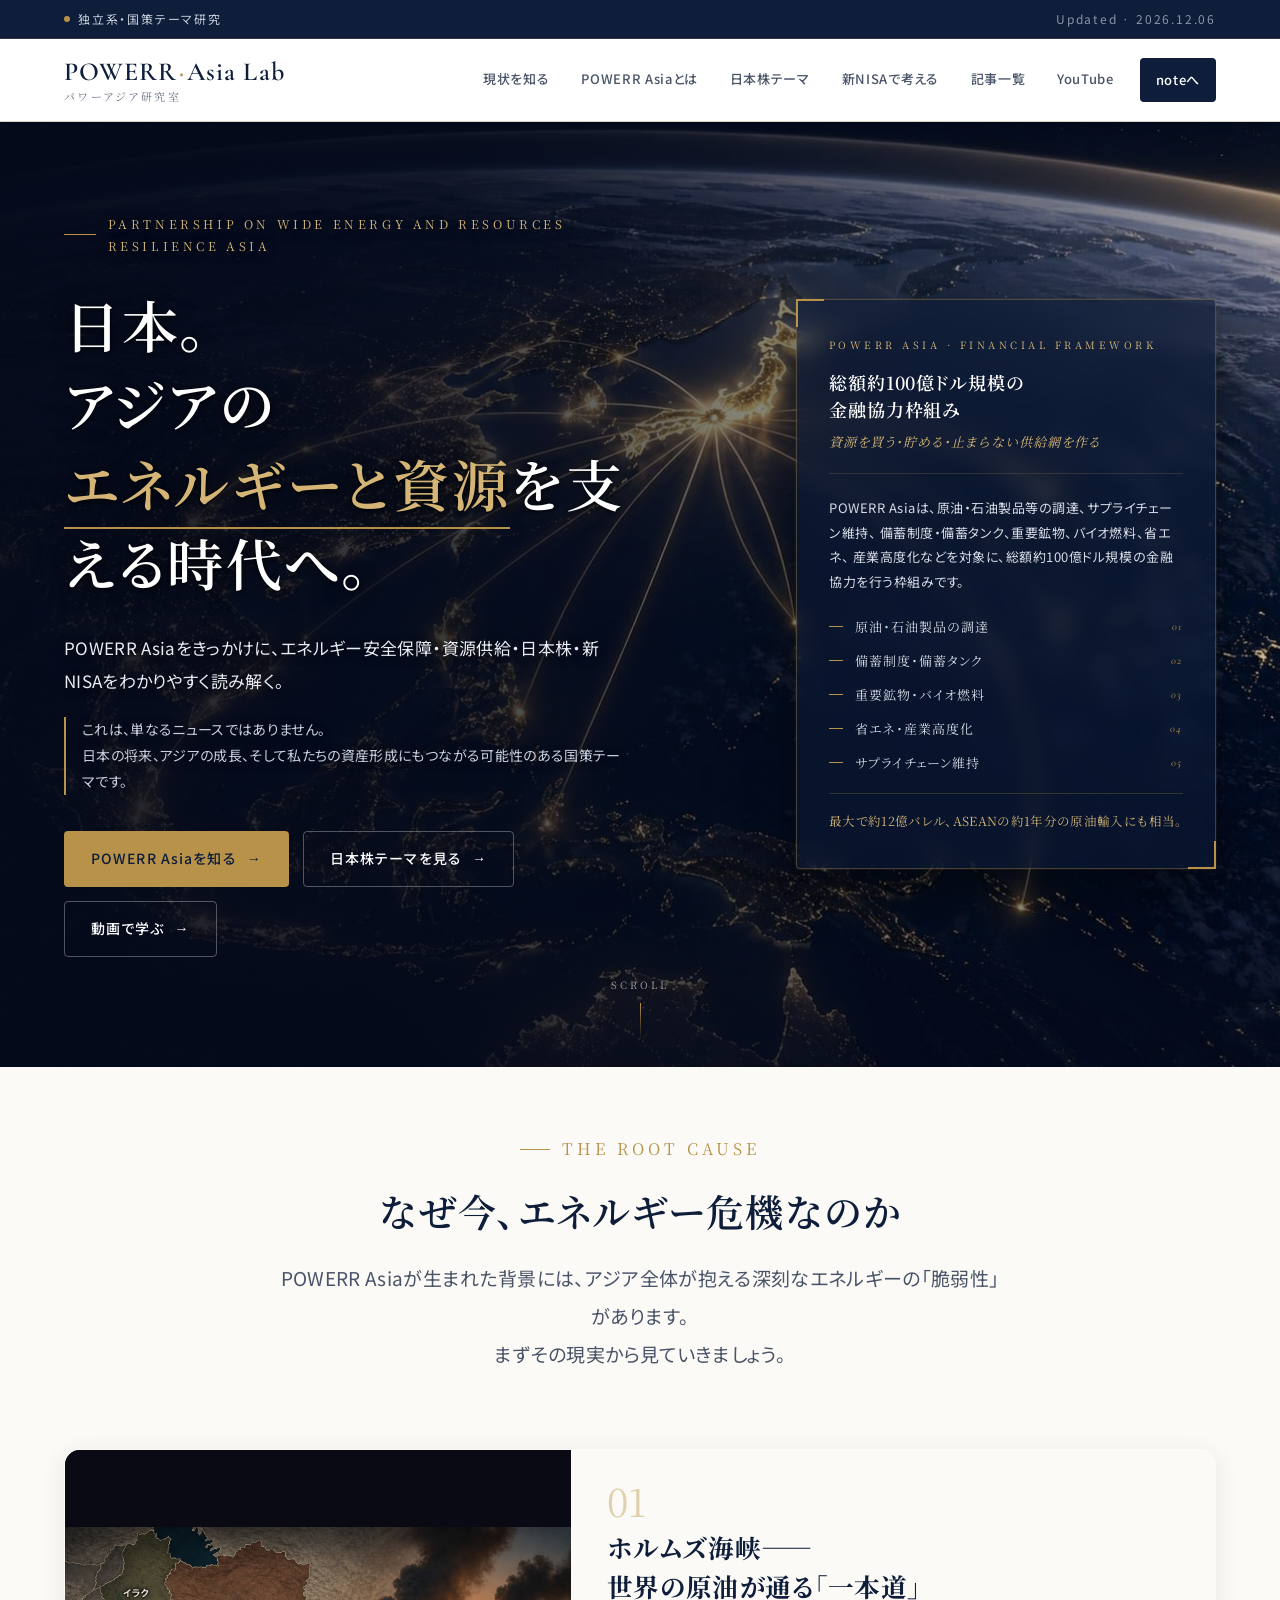
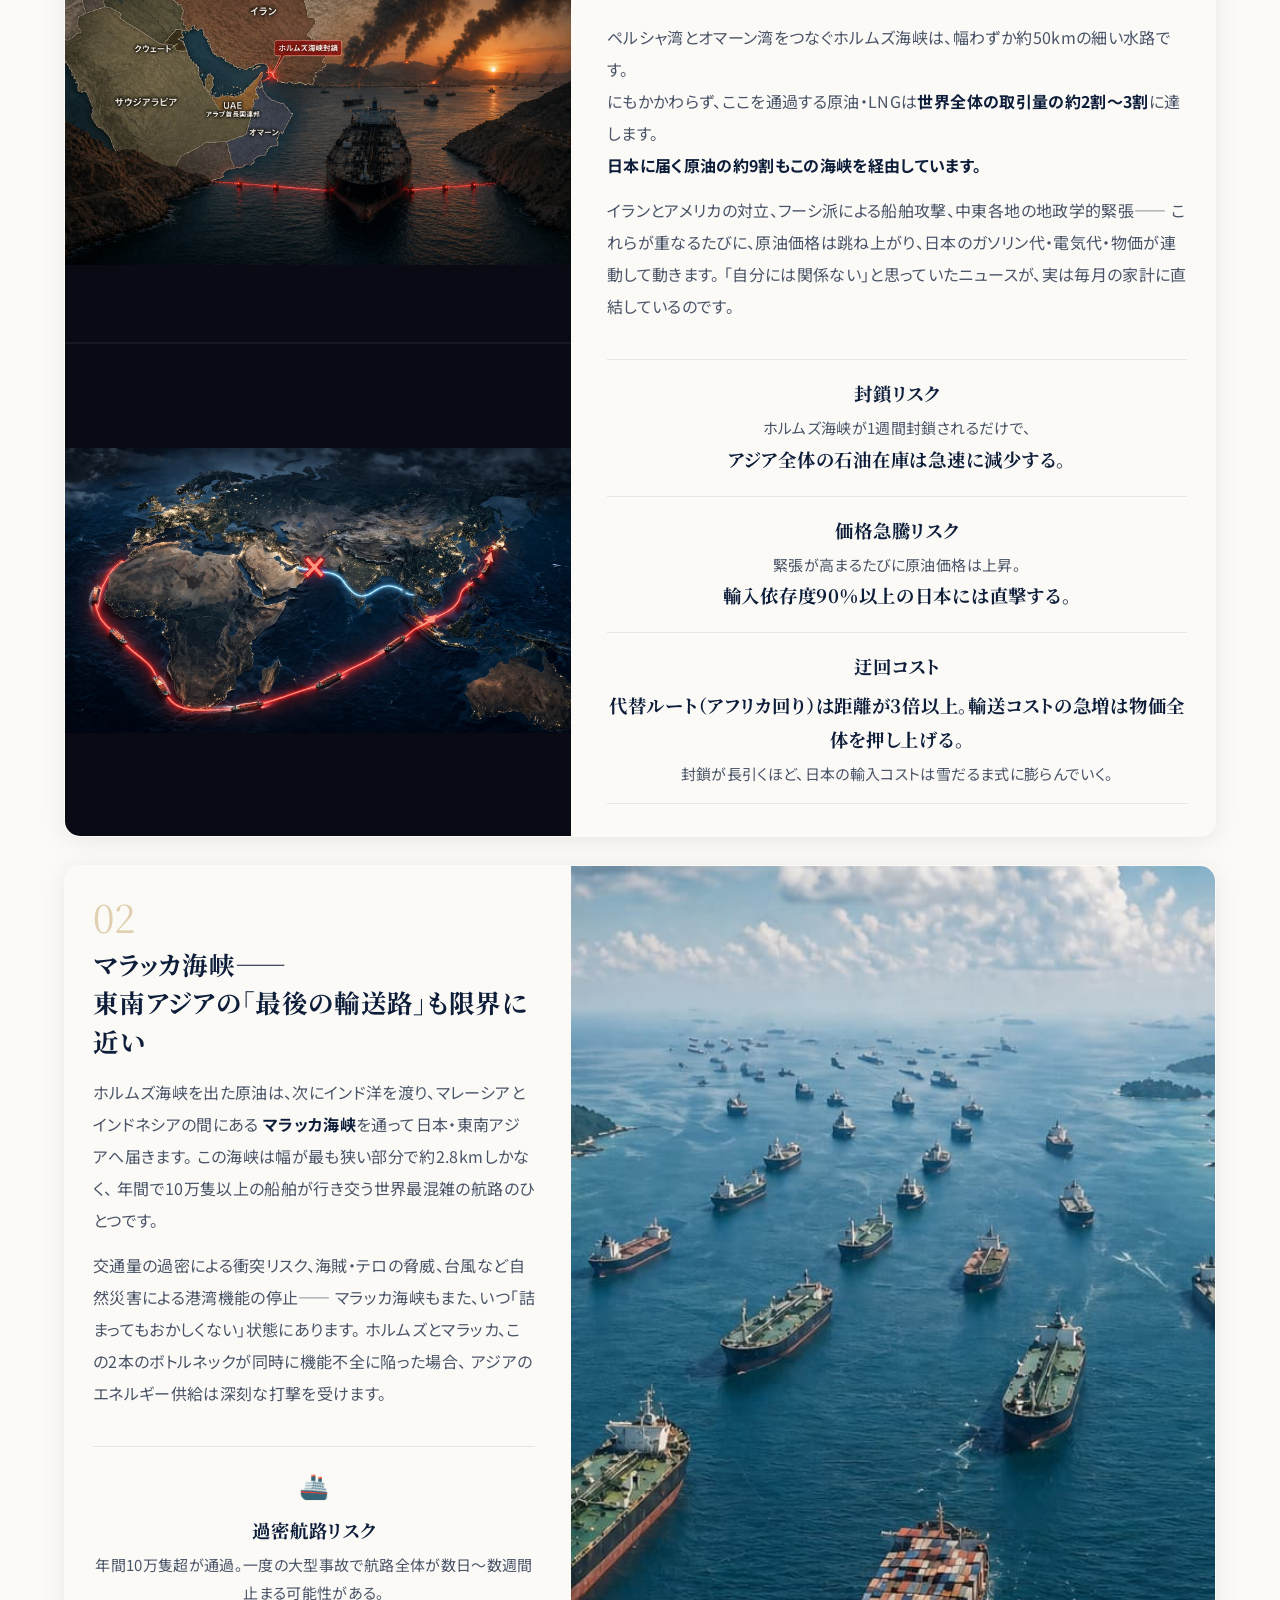
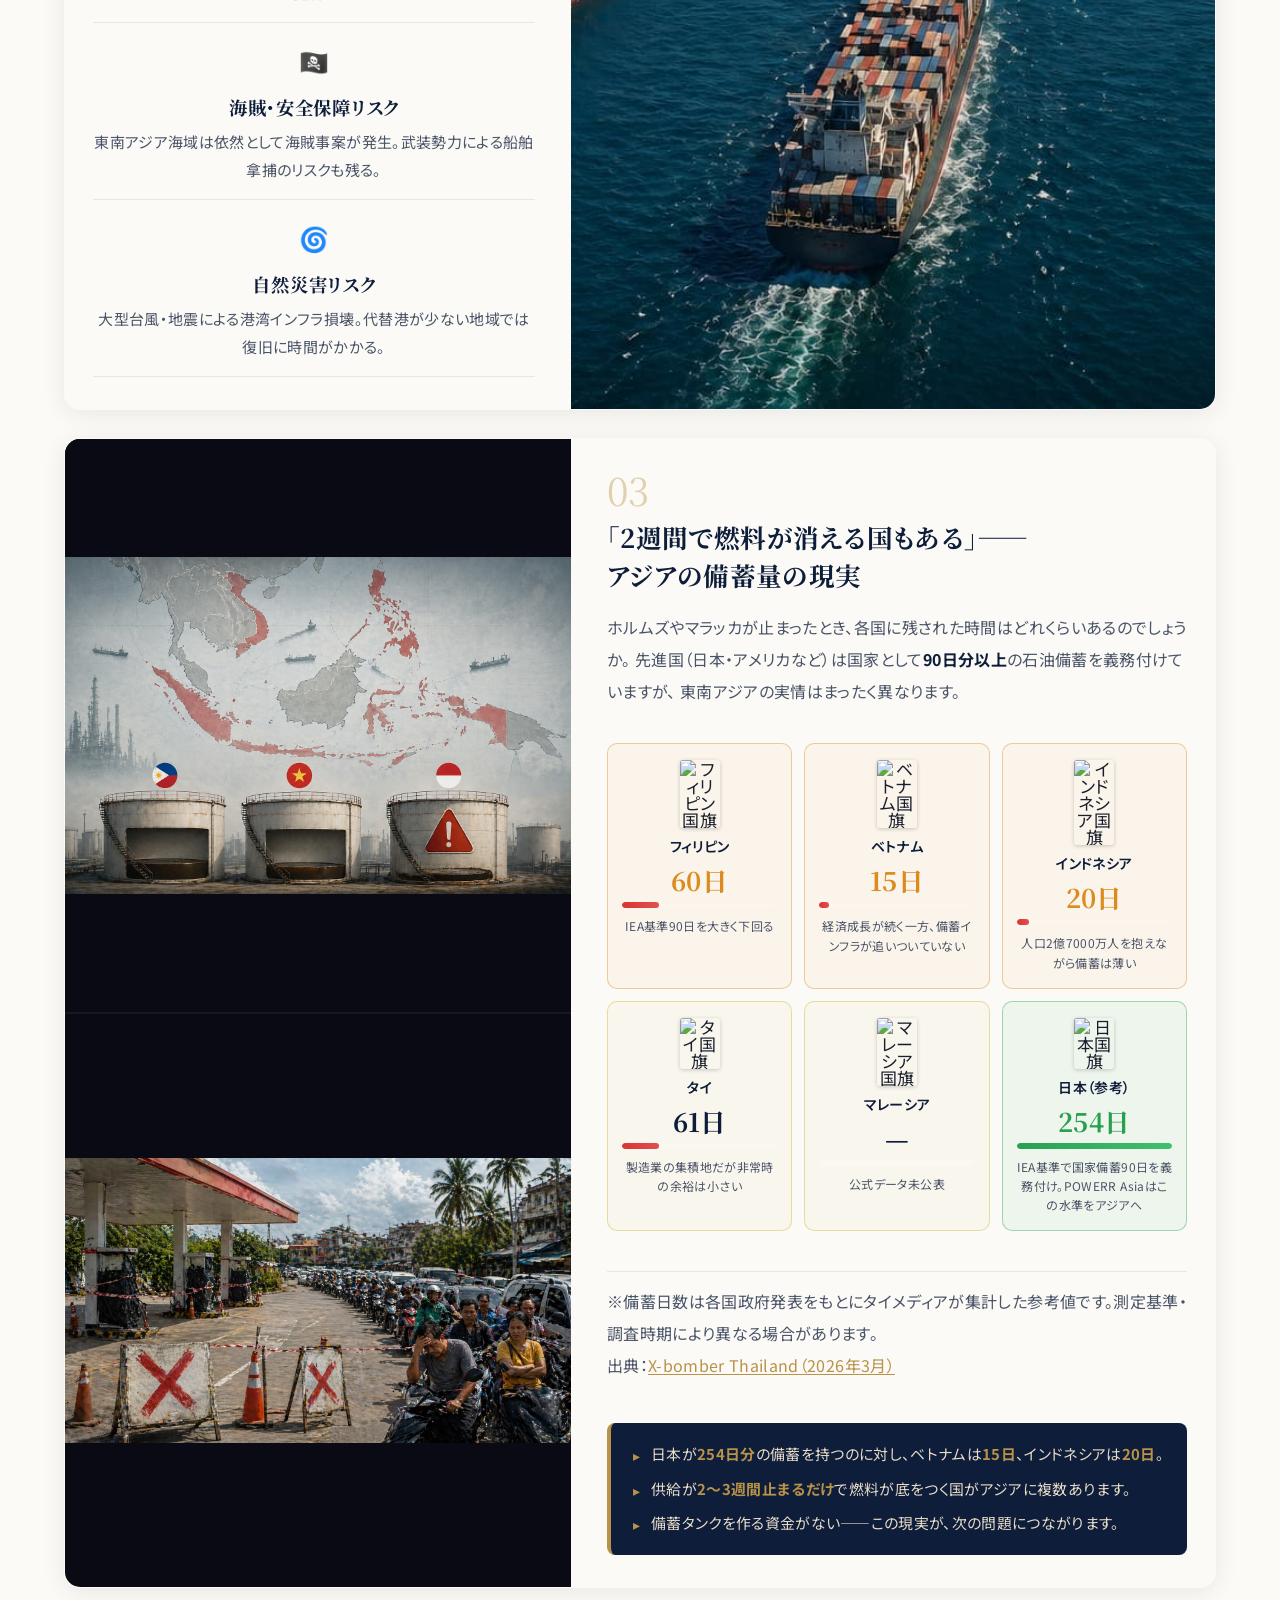
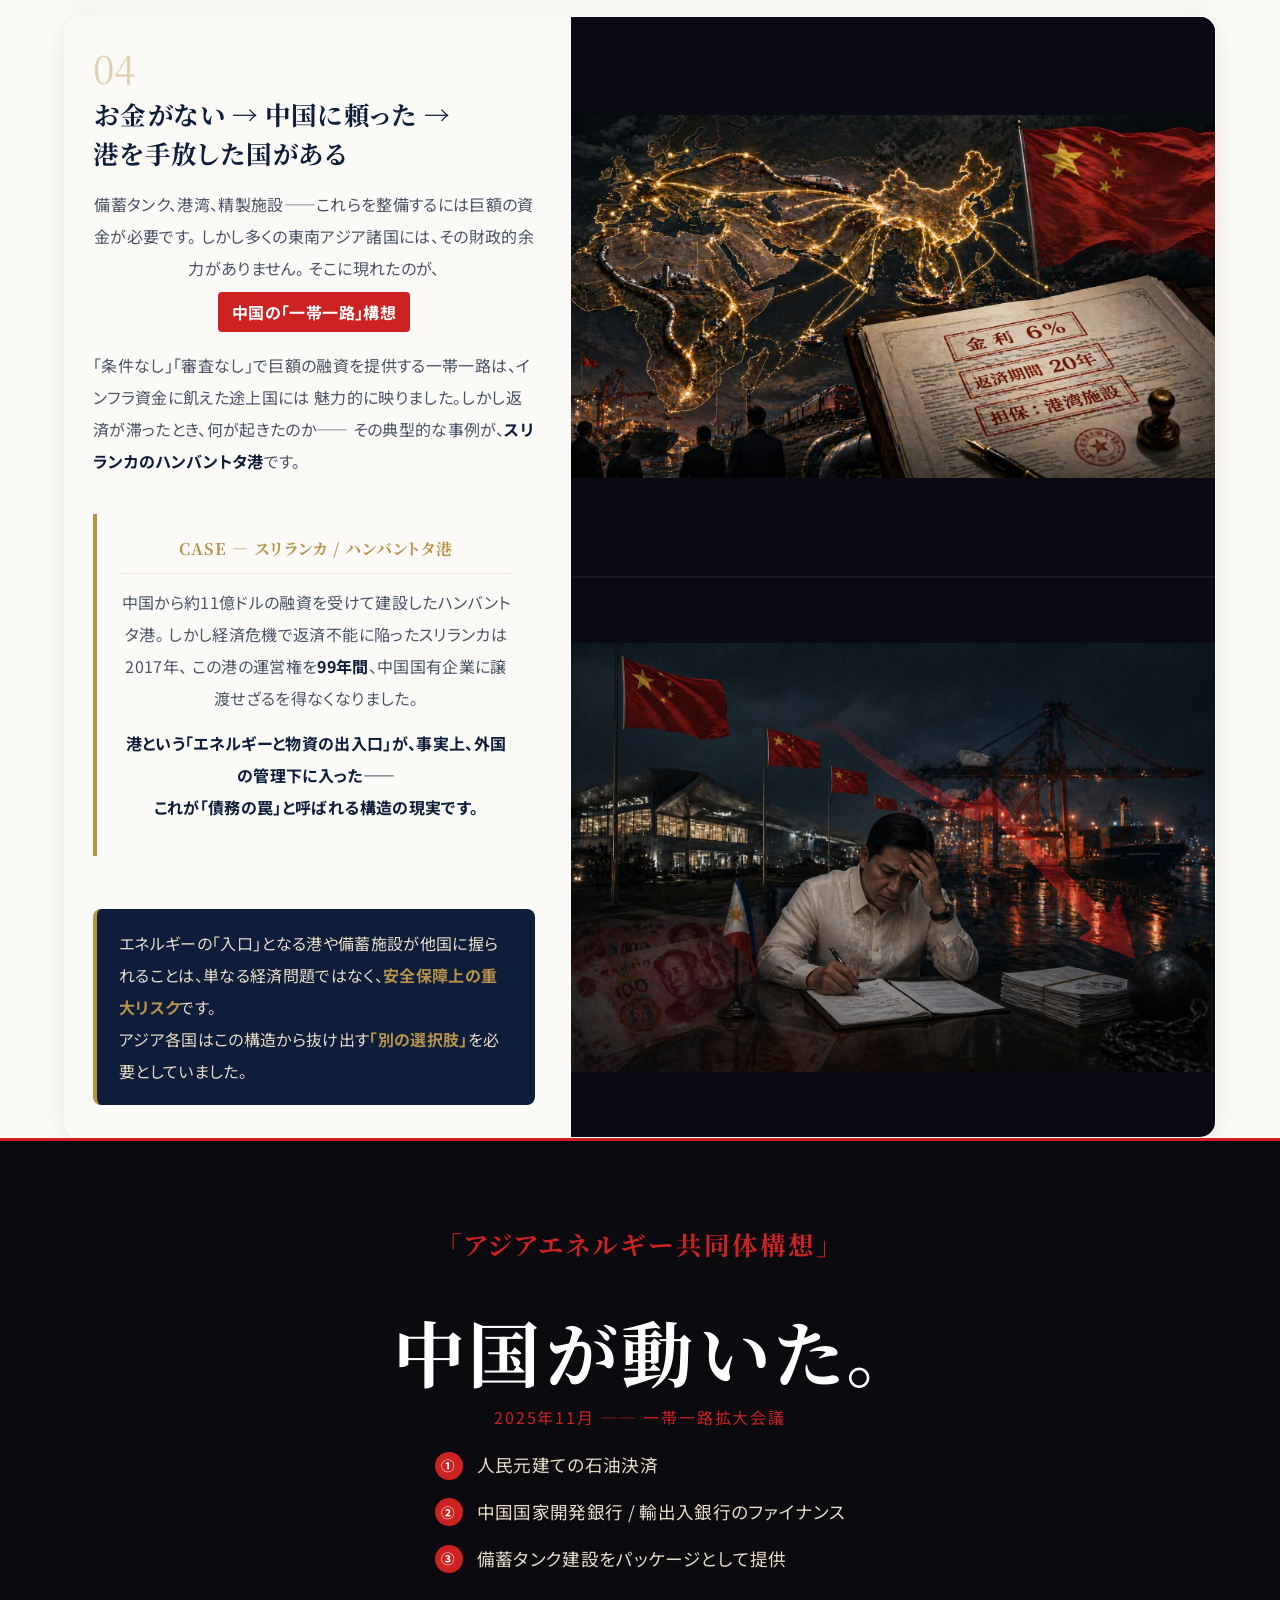
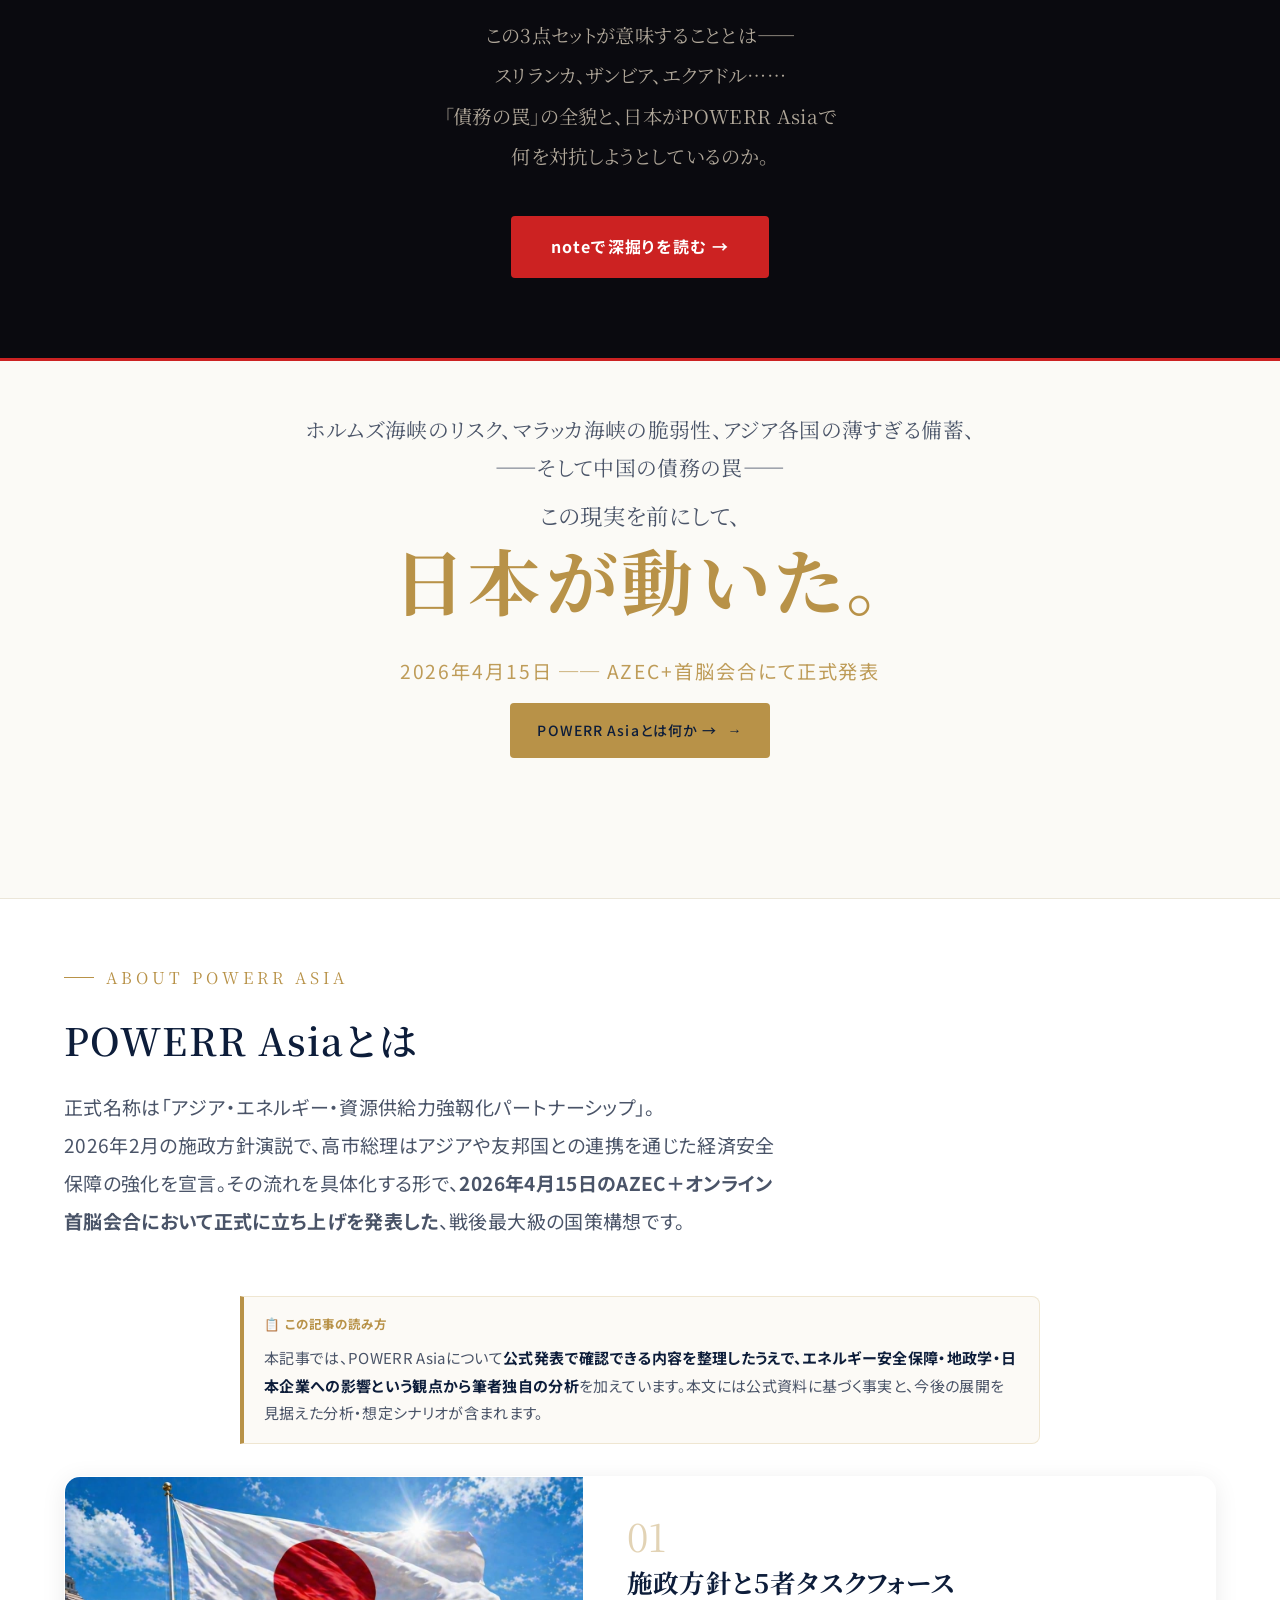
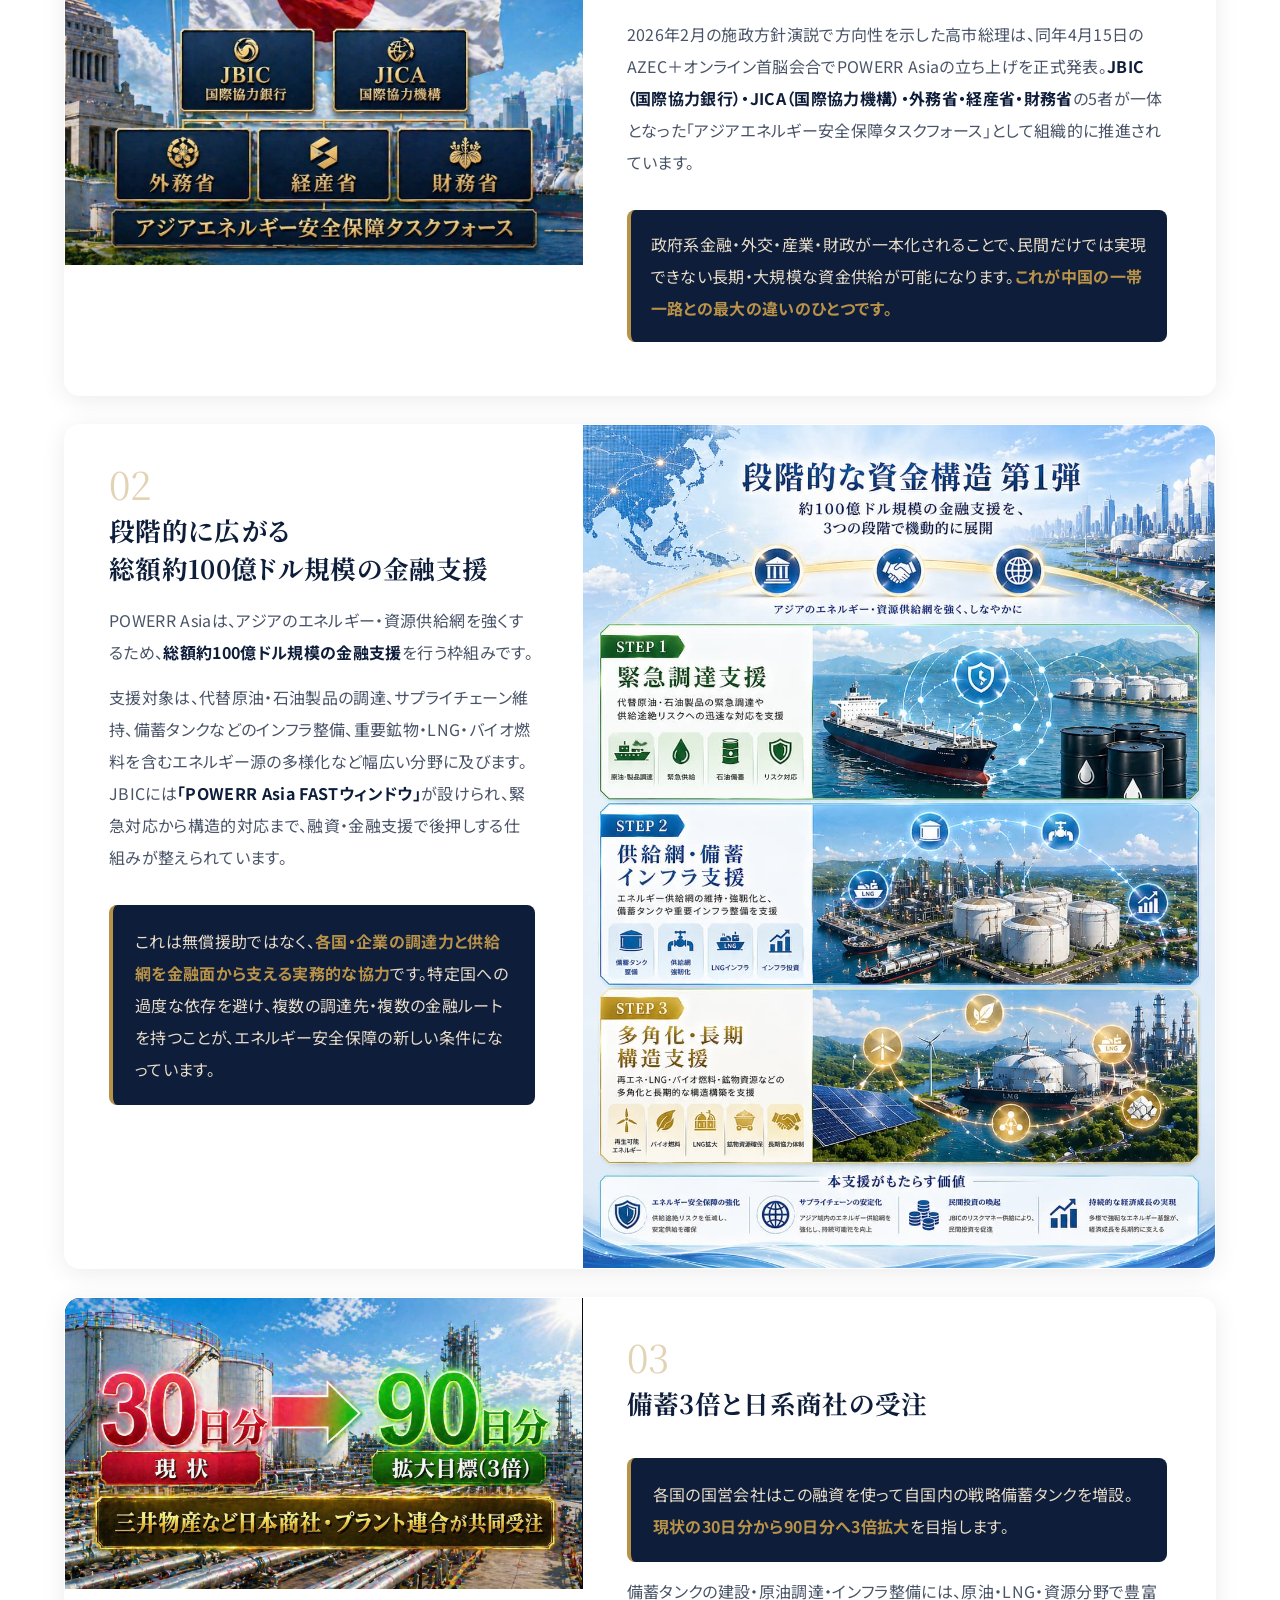
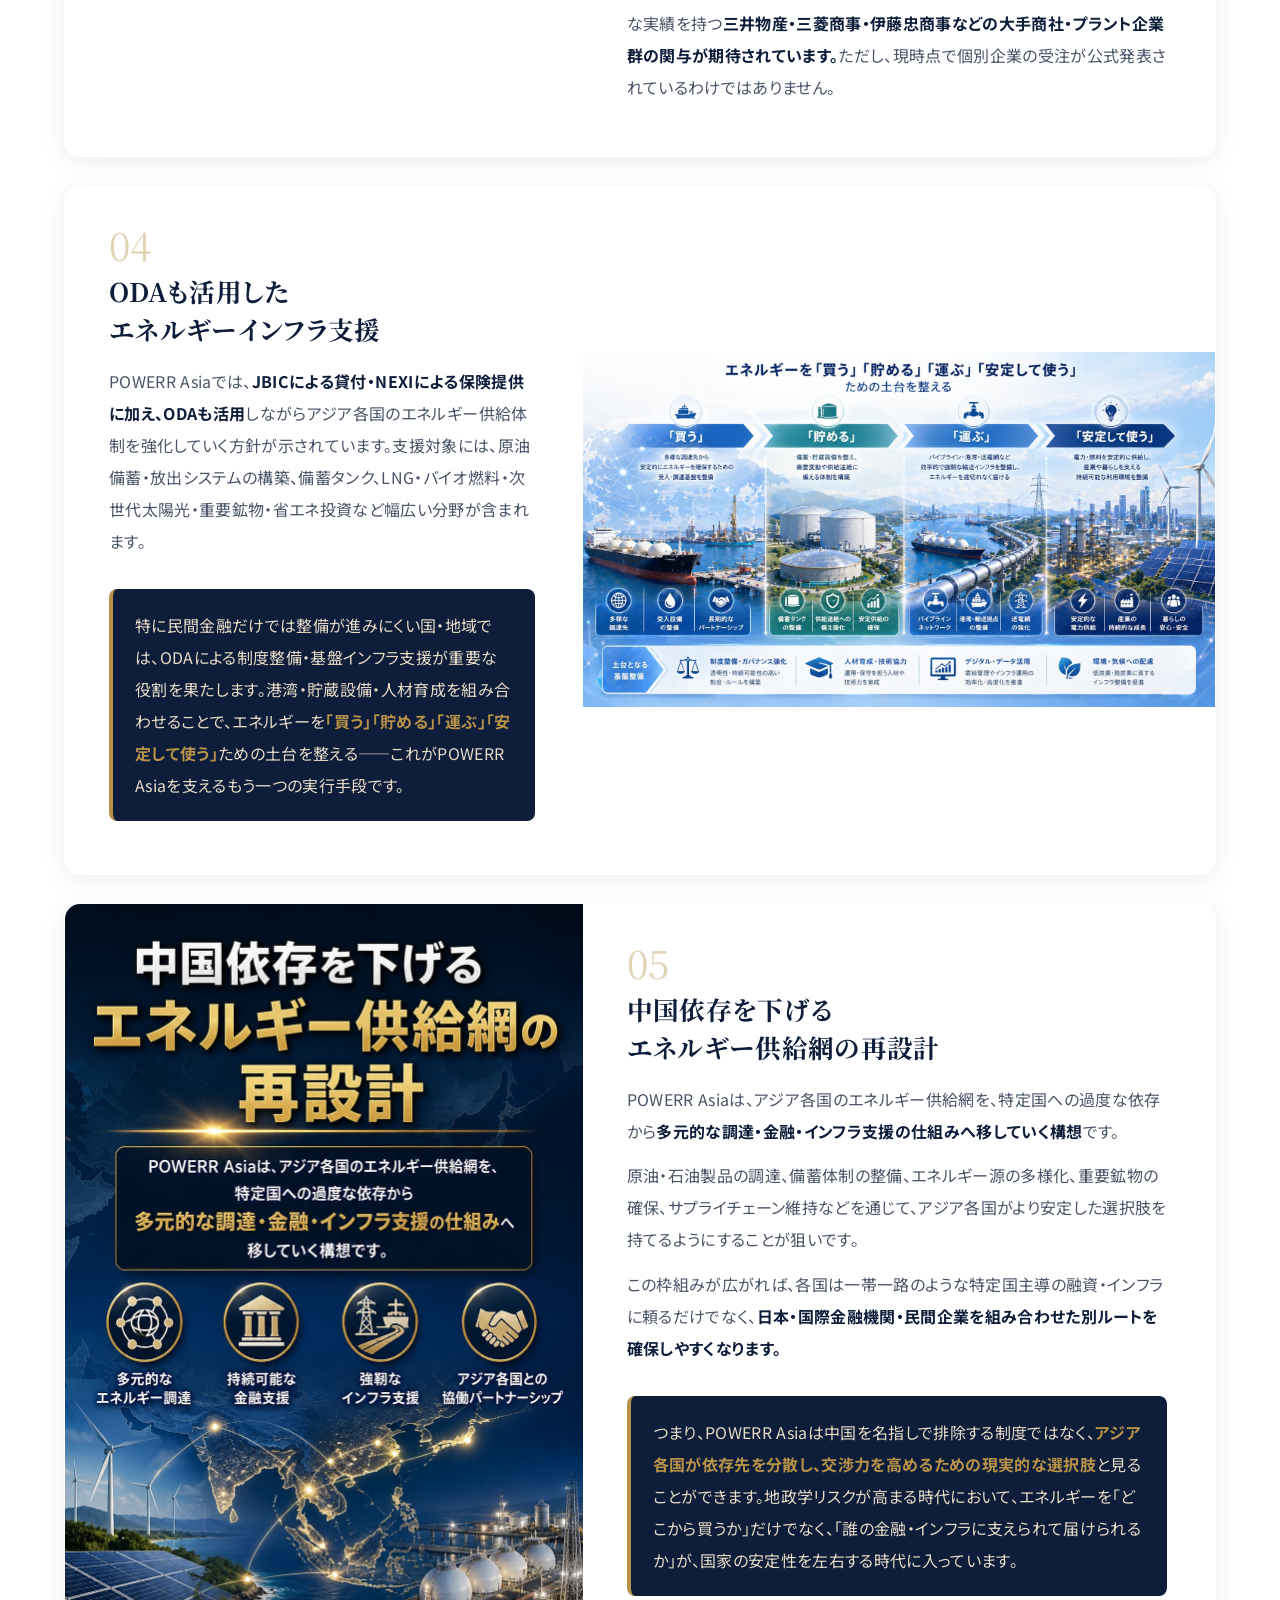
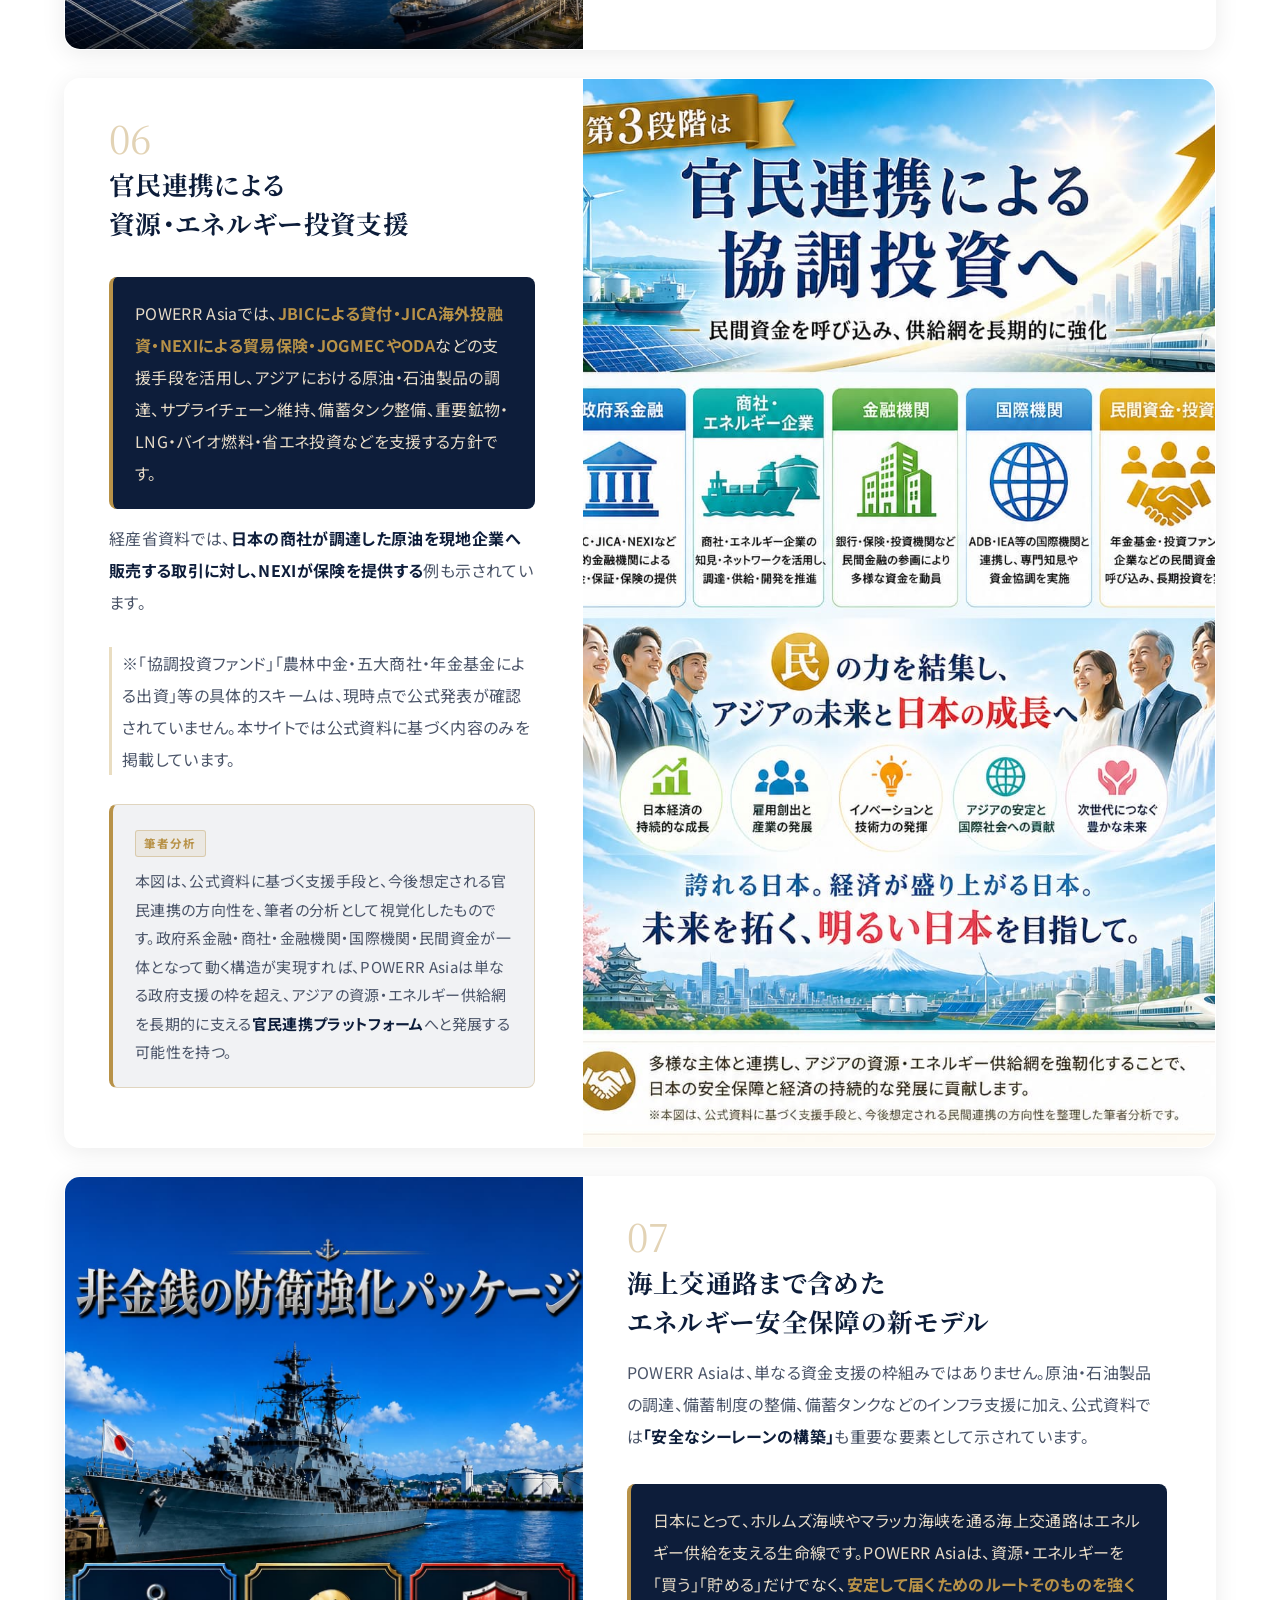
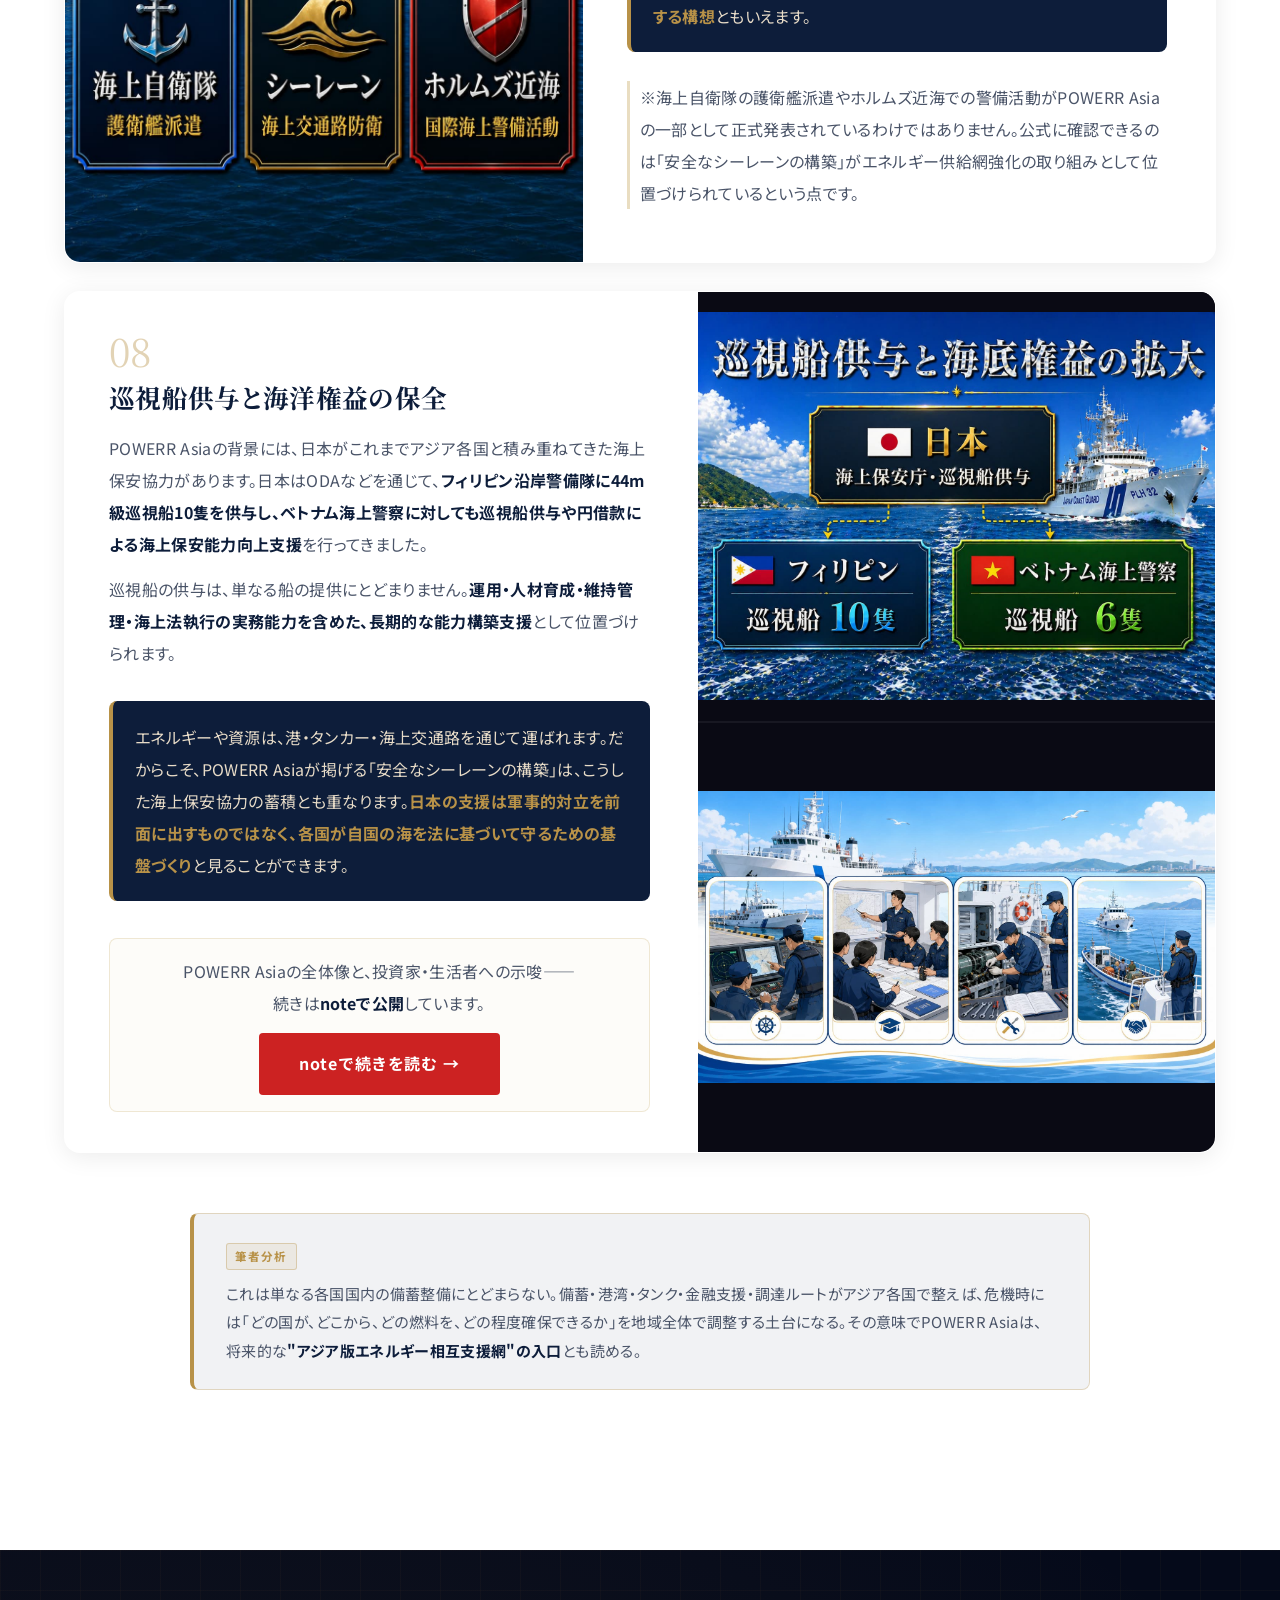
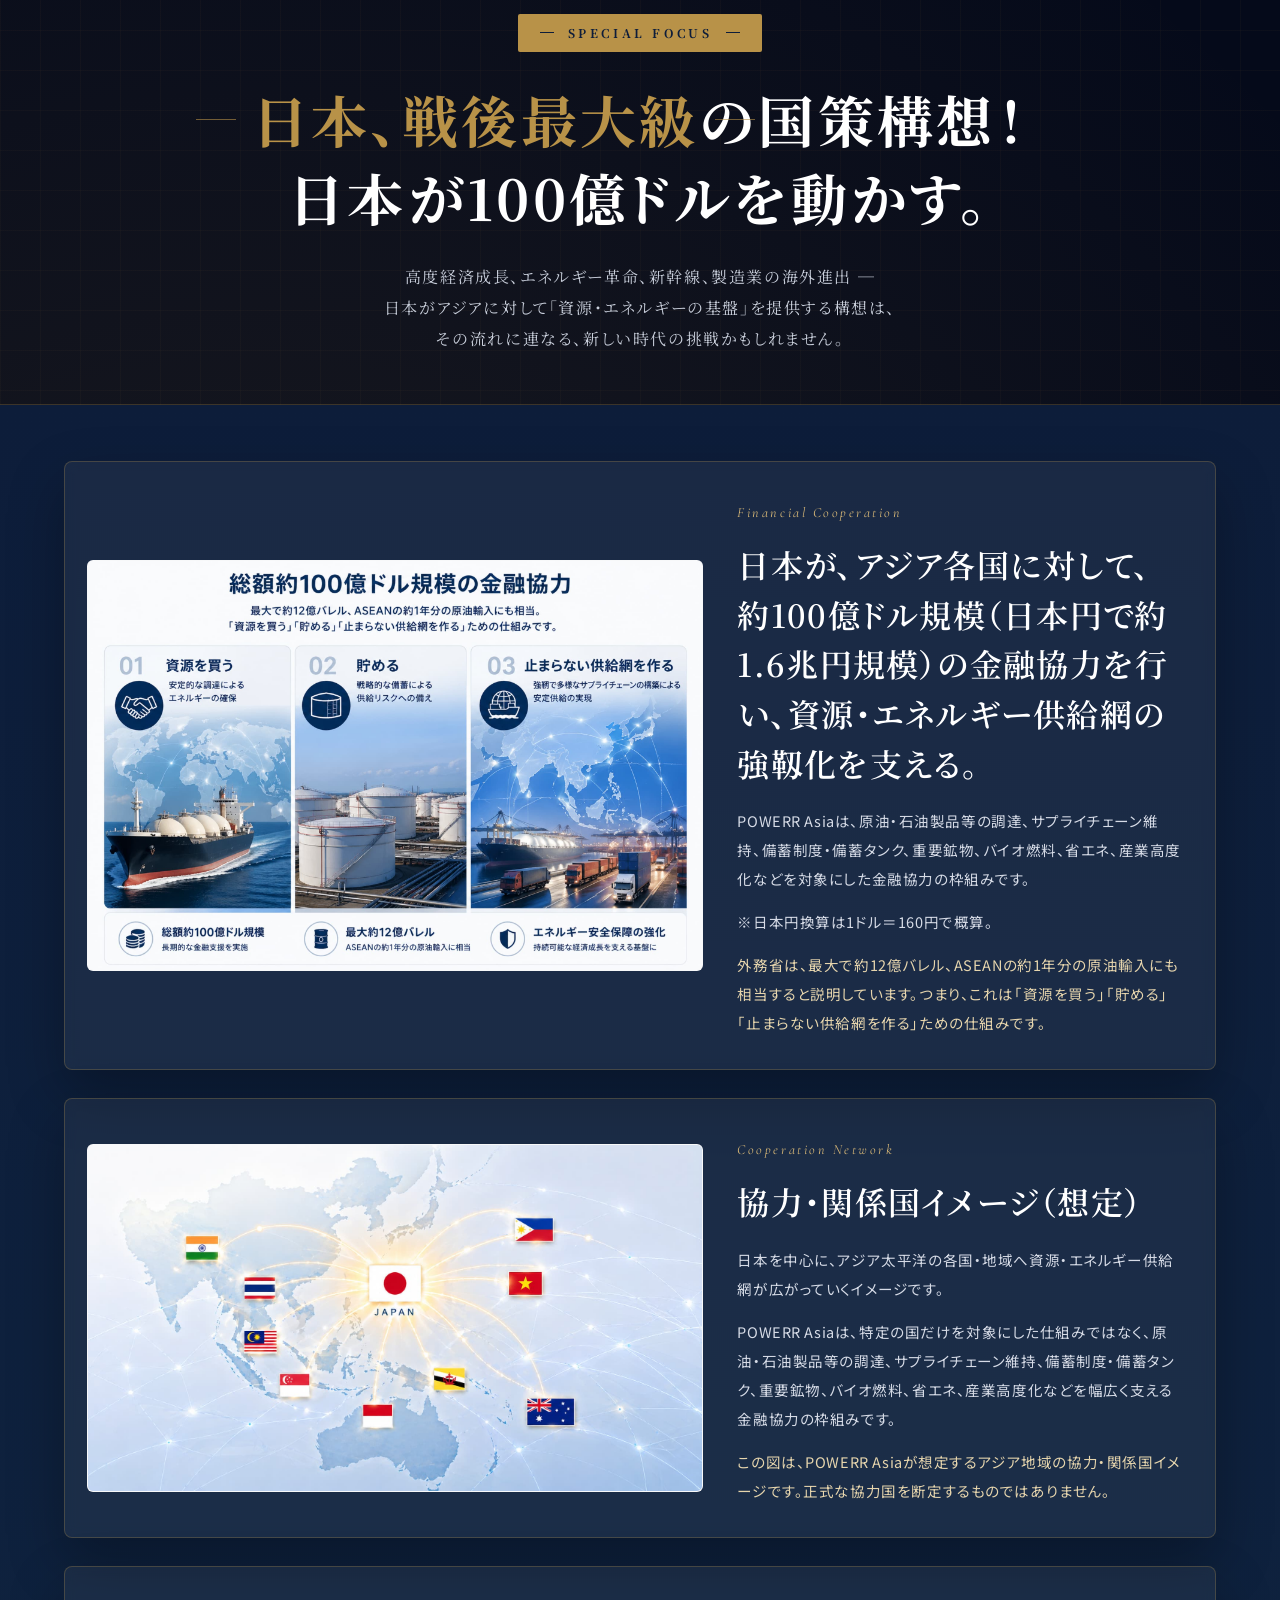
==== commit 0776905a: "変更" ====
--- a/index.html
+++ b/index.html
@@ -840,8 +840,22 @@
       対立を煽るのではなく、アジア各国に「選択肢を増やす」 ─ これがこの構想の本質です。
     </p>
 
-    <!-- 1枚背景VSレイアウト -->
+    <!-- 1枚背景VSレイアウト：左右タイトルを背景画像の上部に直接配置 -->
     <div class="compare-vs-single" style="background-image: url('images/china-vs-japan-port-infrastructure-comparison-small-vs.jpg');">
+      <div class="compare-vs-heading compare-vs-heading--china" aria-label="一帯一路の見出し">
+        <span class="compare-vs-heading-label">REFERENCE — 既存の構想</span>
+        <span class="compare-vs-heading-title">一帯一路</span>
+        <span class="compare-vs-heading-sub">Belt and Road Initiative</span>
+      </div>
+
+      <strong class="compare-vs-floating-mark" aria-label="VS">VS</strong>
+
+      <div class="compare-vs-heading compare-vs-heading--japan" aria-label="POWERR Asiaの見出し">
+        <span class="compare-vs-heading-label compare-vs-heading-label--japan">PROPOSAL — 日本型の構想</span>
+        <span class="compare-vs-heading-title compare-vs-heading-title--japan">POWERR Asia</span>
+        <span class="compare-vs-heading-sub compare-vs-heading-sub--japan">パワー・アジア</span>
+      </div>
+
       <!-- 左半分オーバーレイ -->
       <div class="compare-vs-single-overlay compare-vs-single-overlay--left"></div>
       <!-- 右半分オーバーレイ -->
@@ -849,33 +863,32 @@
 
       <!-- 左：中国・一帯一路 -->
       <div class="compare-vs-panel compare-vs-panel--china">
-        <div class="compare-vs-label">REFERENCE — 既存の構想</div>
-        <h3 class="compare-vs-title">一帯一路</h3>
-        <p class="compare-vs-sub">Belt and Road Initiative</p>
-        <p class="compare-vs-tagline">大規模インフラ投資を通じた<br>影響力拡大として<br>語られることが多い</p>
-        <ul class="compare-vs-list">
-          <li>道路・港湾・鉄道などハードを軸とした展開</li>
-          <li>融資条件や債務問題が指摘されるケースもある</li>
-          <li>地政学的な影響力の議論と切り離せない</li>
-        </ul>
+        <div class="compare-vs-copy">
+          <p class="compare-vs-tagline">巨大インフラ投資によるアジアへの中国の影響力拡大</p>
+          <ul class="compare-vs-list">
+            <li>道路・港湾・鉄道などハードを軸とした展開</li>
+            <li>融資条件や債務問題が指摘されるケースもある</li>
+            <li>地政学的な影響力の議論と切り離せない</li>
+          </ul>
+        </div>
       </div>
 
       <!-- 右：日本・POWERR Asia -->
       <div class="compare-vs-panel compare-vs-panel--japan">
-        <div class="compare-vs-label">PROPOSAL — 日本型の構想</div>
-        <h3 class="compare-vs-title">POWERR Asia</h3>
-        <p class="compare-vs-sub">パワー・アジア</p>
-        <p class="compare-vs-tagline">エネルギー・資源・備蓄・<br>供給網・金融支援を通じた<br>支援構想</p>
-        <ul class="compare-vs-list">
-          <li>日本が培ってきた信頼・技術・運用力を強みに</li>
-          <li>アジア各国に「選択肢」を増やすことが目的</li>
-          <li>対立ではなく、共に強くなる枠組みを志向</li>
-        </ul>
+        <div class="compare-vs-copy">
+          <p class="compare-vs-tagline">資源・備蓄・供給網を支える<br>日本発のエネルギー安全保障構想</p>
+          <ul class="compare-vs-list">
+            <li>日本が培ってきた信頼・技術・運用力を強みに</li>
+            <li>アジア各国に「選択肢」を増やすことが目的</li>
+            <li>対立ではなく、共に強くなる枠組みを志向</li>
+          </ul>
+        </div>
       </div>
     </div>
 
     <div class="compare-note">
-      重要なのは、どちらかを否定することではありません。アジアの国々が、状況に応じて複数のパートナーから選べる ─ そうした多様性こそが、長期的な安定につながると考えられています。
+      重要なのは、どちらかを否定することではありません。<br>
+      アジアの国々が、状況に応じて複数のパートナーから選べる ─ そうした多様性こそが、長期的な安定につながると考えられています。
     </div>
 
     <div class="compare-cta-block">
--- a/css/style.css
+++ b/css/style.css
@@ -861,6 +861,7 @@
 section {
   padding: 100px 0;
   position: relative;
+  overflow-x: hidden;
 }
 .section-eyebrow {
   display: inline-flex;
@@ -1291,7 +1292,7 @@
 }
 
 /* ============================================
-   1枚背景 VS レイアウト（新）
+   1枚背景 VS レイアウト（背景を見せる・文字だけ強調）
    ============================================ */
 .compare-vs-single {
   position: relative;
@@ -1304,8 +1305,74 @@
   min-height: 540px;
   display: grid;
   grid-template-columns: 1fr 1fr;
-}
-/* 左半分オーバーレイ：赤暗め */
+  isolation: isolate;
+}
+.compare-vs-single::before {
+  content: "";
+  position: absolute;
+  inset: 0;
+  z-index: 0;
+  background:
+    linear-gradient(180deg,
+      rgba(5,10,26,0.10) 0%,
+      rgba(5,10,26,0.02) 38%,
+      rgba(5,10,26,0.28) 100%);
+  pointer-events: none;
+}
+/* 上部タイトル：画像の上に配置して、比較構図を一瞬で伝える */
+.compare-vs-top-title {
+  position: absolute;
+  top: 24px;
+  left: 50%;
+  transform: translateX(-50%);
+  z-index: 4;
+  display: flex;
+  align-items: center;
+  justify-content: center;
+  gap: 16px;
+  width: min(92%, 920px);
+  padding: 14px 22px 16px;
+  background: rgba(5, 10, 26, 0.52);
+  border: 1px solid rgba(212, 181, 118, 0.42);
+  border-radius: 999px;
+  backdrop-filter: blur(6px);
+  -webkit-backdrop-filter: blur(6px);
+  box-shadow: 0 12px 32px rgba(0,0,0,0.34);
+  text-shadow: 0 2px 14px rgba(0,0,0,0.90);
+}
+.compare-vs-top-label {
+  font-family: var(--font-display);
+  font-size: 11px;
+  letter-spacing: 0.22em;
+  color: rgba(255,190,170,0.82);
+  white-space: nowrap;
+}
+.compare-vs-top-label--right { color: rgba(212,181,118,0.92); }
+.compare-vs-top-main {
+  font-family: var(--font-serif);
+  font-size: clamp(22px, 3vw, 40px);
+  line-height: 1;
+  font-weight: 700;
+  letter-spacing: 0.08em;
+  color: #fff;
+  white-space: nowrap;
+}
+.compare-vs-top-main--japan {
+  font-family: var(--font-display);
+  letter-spacing: 0.06em;
+}
+.compare-vs-top-mark {
+  font-family: var(--font-display);
+  font-size: clamp(22px, 3.2vw, 44px);
+  line-height: 1;
+  font-style: italic;
+  color: var(--c-gold-soft);
+  padding: 0 2px;
+  text-shadow:
+    0 0 18px rgba(212,181,118,0.55),
+    0 2px 14px rgba(0,0,0,0.90);
+}
+/* 左右の色味は残しつつ、背景写真が見える濃度に調整 */
 .compare-vs-single-overlay {
   position: absolute;
   top: 0; bottom: 0;
@@ -1315,22 +1382,25 @@
 }
 .compare-vs-single-overlay--left {
   left: 0;
-  background: linear-gradient(
-    180deg,
-    rgba(60,0,0,0.45) 0%,
-    rgba(40,0,0,0.72) 55%,
-    rgba(20,0,0,0.90) 100%
-  );
-}
-/* 右半分オーバーレイ：紺暗め */
+  background:
+    linear-gradient(180deg,
+      rgba(105,0,0,0.18) 0%,
+      rgba(75,0,0,0.24) 45%,
+      rgba(24,0,0,0.54) 100%),
+    linear-gradient(90deg,
+      rgba(70,0,0,0.25) 0%,
+      rgba(70,0,0,0.06) 100%);
+}
 .compare-vs-single-overlay--right {
   right: 0;
-  background: linear-gradient(
-    180deg,
-    rgba(5,20,50,0.40) 0%,
-    rgba(8,30,70,0.70) 55%,
-    rgba(10,25,65,0.88) 100%
-  );
+  background:
+    linear-gradient(180deg,
+      rgba(0,80,150,0.14) 0%,
+      rgba(5,35,90,0.20) 45%,
+      rgba(5,20,55,0.52) 100%),
+    linear-gradient(270deg,
+      rgba(10,35,75,0.24) 0%,
+      rgba(10,35,75,0.05) 100%);
 }
 /* 左右パネル */
 .compare-vs-panel {
@@ -1339,8 +1409,27 @@
   display: flex;
   flex-direction: column;
   justify-content: flex-end;
-  padding: 36px 40px 40px;
-  gap: 8px;
+  padding: 146px 40px 42px;
+}
+.compare-vs-panel--china { align-items: flex-start; }
+.compare-vs-panel--japan { align-items: flex-end; }
+/* 文字の背面だけを暗くして、背景写真はできるだけ見せる */
+.compare-vs-copy {
+  width: min(100%, 520px);
+  padding: 26px 28px 28px;
+  background: rgba(5, 10, 26, 0.46);
+  border: 1px solid rgba(255,255,255,0.14);
+  border-left: 2px solid rgba(212,181,118,0.85);
+  border-radius: 10px;
+  backdrop-filter: blur(5px);
+  -webkit-backdrop-filter: blur(5px);
+  box-shadow: 0 18px 34px rgba(0,0,0,0.34);
+}
+.compare-vs-panel--china .compare-vs-copy {
+  border-left-color: rgba(255,125,100,0.85);
+}
+.compare-vs-panel--japan .compare-vs-copy {
+  border-left-color: var(--c-gold-soft);
 }
 /* ラベル */
 .compare-vs-panel .compare-vs-label {
@@ -1348,50 +1437,22 @@
   font-size: 11px;
   letter-spacing: 0.25em;
   text-transform: uppercase;
-  margin-bottom: 2px;
-}
-.compare-vs-panel--china .compare-vs-label { color: rgba(255,180,160,0.85); }
-.compare-vs-panel--japan .compare-vs-label { color: var(--c-gold); }
-/* タイトル */
-.compare-vs-panel .compare-vs-title {
-  font-family: var(--font-serif);
-  font-size: clamp(28px, 3vw, 42px);
+  margin-bottom: 10px;
+}
+.compare-vs-panel--china .compare-vs-label { color: rgba(255,190,170,0.92); }
+.compare-vs-panel--japan .compare-vs-label { color: var(--c-gold-soft); }
+/* キャッチコピー */
+.compare-vs-tagline {
+  font-family: var(--font-serif);
+  font-size: clamp(16px, 1.8vw, 22px);
   font-weight: 700;
-  letter-spacing: 0.04em;
-  line-height: 1.1;
-  margin: 0 0 2px;
-  color: #fff;
-  text-shadow: 0 2px 20px rgba(0,0,0,0.7);
-}
-.compare-vs-panel--japan .compare-vs-title {
-  color: #fff;
-}
-/* サブタイトル */
-.compare-vs-panel .compare-vs-sub {
-  font-family: var(--font-display);
-  font-style: italic;
-  font-size: 13px;
-  letter-spacing: 0.15em;
-  margin: 0 0 10px;
-}
-.compare-vs-panel--china .compare-vs-sub { color: rgba(255,210,200,0.75); }
-.compare-vs-panel--japan .compare-vs-sub { color: rgba(200,225,255,0.80); }
-/* キャッチコピー（大きめ文字で写真にかぶせる） */
-.compare-vs-tagline {
-  font-family: var(--font-serif);
-  font-size: clamp(16px, 1.8vw, 22px);
-  font-weight: 600;
-  line-height: 1.6;
+  line-height: 1.65;
   letter-spacing: 0.06em;
-  margin: 4px 0 16px;
-  text-shadow: 0 1px 12px rgba(0,0,0,0.9);
-}
-.compare-vs-panel--china .compare-vs-tagline {
-  color: rgba(255,230,220,0.95);
-}
-.compare-vs-panel--japan .compare-vs-tagline {
-  color: rgba(210,235,255,0.95);
-}
+  margin: 0 0 16px;
+  text-shadow: 0 2px 14px rgba(0,0,0,0.92);
+}
+.compare-vs-panel--china .compare-vs-tagline { color: rgba(255,235,228,0.98); }
+.compare-vs-panel--japan .compare-vs-tagline { color: rgba(225,242,255,0.98); }
 /* リスト */
 .compare-vs-panel .compare-vs-list {
   list-style: none;
@@ -1405,28 +1466,25 @@
   font-size: 13.5px;
   line-height: 1.7;
   position: relative;
-  border-bottom: 1px solid rgba(255,255,255,0.12);
+  border-bottom: 1px solid rgba(255,255,255,0.14);
+  text-shadow: 0 2px 10px rgba(0,0,0,0.75);
 }
 .compare-vs-panel .compare-vs-list li:last-child { border-bottom: none; }
-.compare-vs-panel--china .compare-vs-list li {
-  color: rgba(255,220,210,0.88);
-}
+.compare-vs-panel--china .compare-vs-list li { color: rgba(255,226,218,0.92); }
 .compare-vs-panel--china .compare-vs-list li::before {
   content: "";
   position: absolute;
   left: 0; top: 19px;
   width: 10px; height: 1.5px;
-  background: rgba(255,120,100,0.9);
-}
-.compare-vs-panel--japan .compare-vs-list li {
-  color: rgba(215,235,255,0.90);
-}
+  background: rgba(255,125,100,0.95);
+}
+.compare-vs-panel--japan .compare-vs-list li { color: rgba(225,242,255,0.94); }
 .compare-vs-panel--japan .compare-vs-list li::before {
   content: "";
   position: absolute;
   left: 0; top: 19px;
   width: 10px; height: 1.5px;
-  background: var(--c-gold);
+  background: var(--c-gold-soft);
 }
 /* レスポンシブ */
 @media (max-width: 900px) {
@@ -1435,6 +1493,15 @@
     min-height: auto;
     background-position: center top;
   }
+  .compare-vs-top-title {
+    top: 18px;
+    width: calc(100% - 32px);
+    flex-wrap: wrap;
+    gap: 8px 12px;
+    border-radius: 16px;
+    padding: 12px 16px 14px;
+  }
+  .compare-vs-top-label { display: none; }
   .compare-vs-single-overlay--left,
   .compare-vs-single-overlay--right {
     width: 100%;
@@ -1443,13 +1510,20 @@
   }
   .compare-vs-single-overlay--left { top: 0; height: 50%; }
   .compare-vs-single-overlay--right { top: 50%; height: 50%; }
-  .compare-vs-panel { padding: 28px 24px 32px; }
-  .compare-vs-panel--china { min-height: 360px; }
+  .compare-vs-panel {
+    padding: 118px 24px 32px;
+    align-items: stretch;
+  }
+  .compare-vs-panel--china,
   .compare-vs-panel--japan { min-height: 360px; }
+  .compare-vs-copy { width: 100%; }
 }
 @media (max-width: 640px) {
+  .compare-vs-top-main { font-size: 20px; }
+  .compare-vs-top-mark { font-size: 24px; }
   .compare-vs-tagline { font-size: 15px; }
-  .compare-vs-panel { padding: 22px 18px 26px; }
+  .compare-vs-panel { padding: 112px 18px 26px; }
+  .compare-vs-copy { padding: 20px 18px 22px; }
 }
 
 /* ============================================
@@ -2164,6 +2238,7 @@
   gap: 28px;
   padding-top: 24px;
   padding-bottom: 48px;
+  overflow: hidden;
 }
 
 /* ブロック共通 */
@@ -3109,6 +3184,31 @@
 #crisis-malacca .crisis-text,
 #crisis-debt .crisis-text {
   padding-right: 36px !important;
+}
+
+/* スマホでは余分なpadding解除 */
+@media (max-width: 900px) {
+  #crisis-hormuz .crisis-text,
+  #crisis-storage .crisis-text {
+    padding-left: 18px !important;
+  }
+  #crisis-malacca .crisis-text,
+  #crisis-debt .crisis-text {
+    padding-right: 18px !important;
+  }
+  /* storage-cardのテキスト折り返し */
+  .crisis-storage-card {
+    overflow: hidden;
+    max-width: 100%;
+  }
+  .storage-note,
+  .storage-country,
+  .debt-case-label {
+    overflow-wrap: break-word !important;
+    word-break: break-word !important;
+    white-space: normal !important;
+    max-width: 100% !important;
+  }
 }
 
 /* ============================================
@@ -3366,6 +3466,17 @@
   overflow-wrap: break-word;
 }
 
+/* スマホでは長い行を強制折り返し */
+@media (max-width: 640px) {
+  p, .crisis-text p, .section-lead,
+  .crisis-heading, .storage-note, .debt-case-label,
+  .crisis-text *, .about-blocks-wrap .crisis-text * {
+    word-break: break-word !important;
+    overflow-wrap: break-word !important;
+    white-space: normal !important;
+  }
+}
+
 /* ------------------------------------------
    6. crisis-block / about-block PC用グリッド（901px以上）
    ------------------------------------------ */
@@ -3443,7 +3554,7 @@
   .crisis-text p,
   #crisis-debt .crisis-text p { text-align: left !important; }
 
-  /* 備蓄グリッド */
+  /* 備蓄グリッド：タブレット以下は2列、スマホは別途1列指定 */
   .crisis-storage-grid { grid-template-columns: repeat(2, 1fr) !important; }
 
   /* white-space: nowrap 解除 */
@@ -3467,7 +3578,7 @@
 
   .crisis-image-stack { max-height: 140px !important; }
 
-  .crisis-storage-grid { grid-template-columns: 1fr 1fr !important; gap: 8px !important; }
+  .crisis-storage-grid { grid-template-columns: 1fr !important; gap: 8px !important; }
 
   .crisis-text p        { font-size: 1rem !important; }
   .key-card,
@@ -3656,3 +3767,183 @@
   .char-avatar { font-size: 36px; }
 }
 
+
+/* ============================================
+   Compare VS layout override — 左右タイトルを背景画像の上部へ配置
+   ============================================ */
+.compare-vs-single {
+  min-height: 560px;
+  background-position: center center;
+}
+
+.compare-vs-heading {
+  position: absolute;
+  top: 44px;
+  z-index: 4;
+  display: flex;
+  flex-direction: column;
+  gap: 8px;
+  width: min(40%, 420px);
+  text-shadow:
+    0 3px 18px rgba(0,0,0,0.95),
+    0 1px 4px rgba(0,0,0,0.9);
+}
+
+.compare-vs-heading--china {
+  left: 56px;
+  align-items: flex-start;
+}
+
+.compare-vs-heading--japan {
+  right: 56px;
+  align-items: flex-start;
+}
+
+.compare-vs-heading-label {
+  font-family: var(--font-serif);
+  font-size: 11px;
+  letter-spacing: 0.24em;
+  color: rgba(255,190,170,0.9);
+  text-transform: uppercase;
+}
+
+.compare-vs-heading-label--japan {
+  color: rgba(212,181,118,0.95);
+}
+
+.compare-vs-heading-title {
+  font-family: var(--font-serif);
+  font-size: clamp(34px, 4.4vw, 58px);
+  line-height: 1.05;
+  font-weight: 700;
+  letter-spacing: 0.10em;
+  color: #fff;
+}
+
+.compare-vs-heading-title--japan {
+  font-family: var(--font-display);
+  letter-spacing: 0.06em;
+}
+
+.compare-vs-heading-sub {
+  font-family: var(--font-display);
+  font-size: clamp(14px, 1.6vw, 20px);
+  font-style: italic;
+  letter-spacing: 0.12em;
+  color: rgba(255,210,195,0.82);
+}
+
+.compare-vs-heading-sub--japan {
+  font-family: var(--font-serif);
+  font-style: normal;
+  color: rgba(225,242,255,0.86);
+}
+
+.compare-vs-floating-mark {
+  position: absolute;
+  left: 50%;
+  top: 49%;
+  transform: translate(-50%, -50%) rotate(-8deg);
+  z-index: 5;
+  font-family: var(--font-display);
+  font-size: clamp(52px, 7vw, 96px);
+  font-style: italic;
+  line-height: 1;
+  color: rgba(212,181,118,0.9);
+  text-shadow:
+    0 0 18px rgba(212,181,118,0.55),
+    0 4px 18px rgba(0,0,0,0.9);
+  pointer-events: none;
+}
+
+.compare-vs-floating-mark::before {
+  content: "";
+  position: absolute;
+  left: 50%;
+  top: 50%;
+  width: 150px;
+  height: 86px;
+  transform: translate(-50%, -50%);
+  background: radial-gradient(circle, rgba(5,10,26,0.24) 0%, rgba(5,10,26,0) 72%);
+  z-index: -1;
+}
+
+.compare-vs-panel {
+  padding-top: 176px;
+}
+
+.compare-vs-copy {
+  background: rgba(5, 10, 26, 0.42);
+}
+
+.compare-vs-tagline {
+  margin-top: 0;
+}
+
+@media (max-width: 900px) {
+  .compare-vs-heading {
+    top: 24px;
+    width: calc(100% - 48px);
+    left: 24px;
+    right: auto;
+  }
+
+  .compare-vs-heading--japan {
+    top: calc(50% + 24px);
+  }
+
+  .compare-vs-floating-mark {
+    top: 50%;
+    font-size: 54px;
+  }
+
+  .compare-vs-panel {
+    padding-top: 156px;
+  }
+}
+
+@media (max-width: 640px) {
+  .compare-vs-heading {
+    left: 18px;
+    width: calc(100% - 36px);
+    gap: 6px;
+  }
+
+  .compare-vs-heading-label {
+    font-size: 10px;
+    letter-spacing: 0.18em;
+  }
+
+  .compare-vs-heading-title {
+    font-size: 34px;
+  }
+
+  .compare-vs-heading-title--japan {
+    font-size: 32px;
+  }
+
+  .compare-vs-heading-sub {
+    font-size: 14px;
+  }
+
+  .compare-vs-panel {
+    padding-top: 142px;
+  }
+}
+
+/* ============================================
+   Compare VS image fit fix — 国旗が見切れないように全幅表示
+   ============================================ */
+.compare-vs-single {
+  background-size: 100% auto;
+  background-position: center top;
+  background-repeat: no-repeat;
+  background-color: #050a1a;
+}
+
+@media (max-width: 900px) {
+  .compare-vs-single {
+    background-size: cover;
+    background-position: center top;
+  }
+}
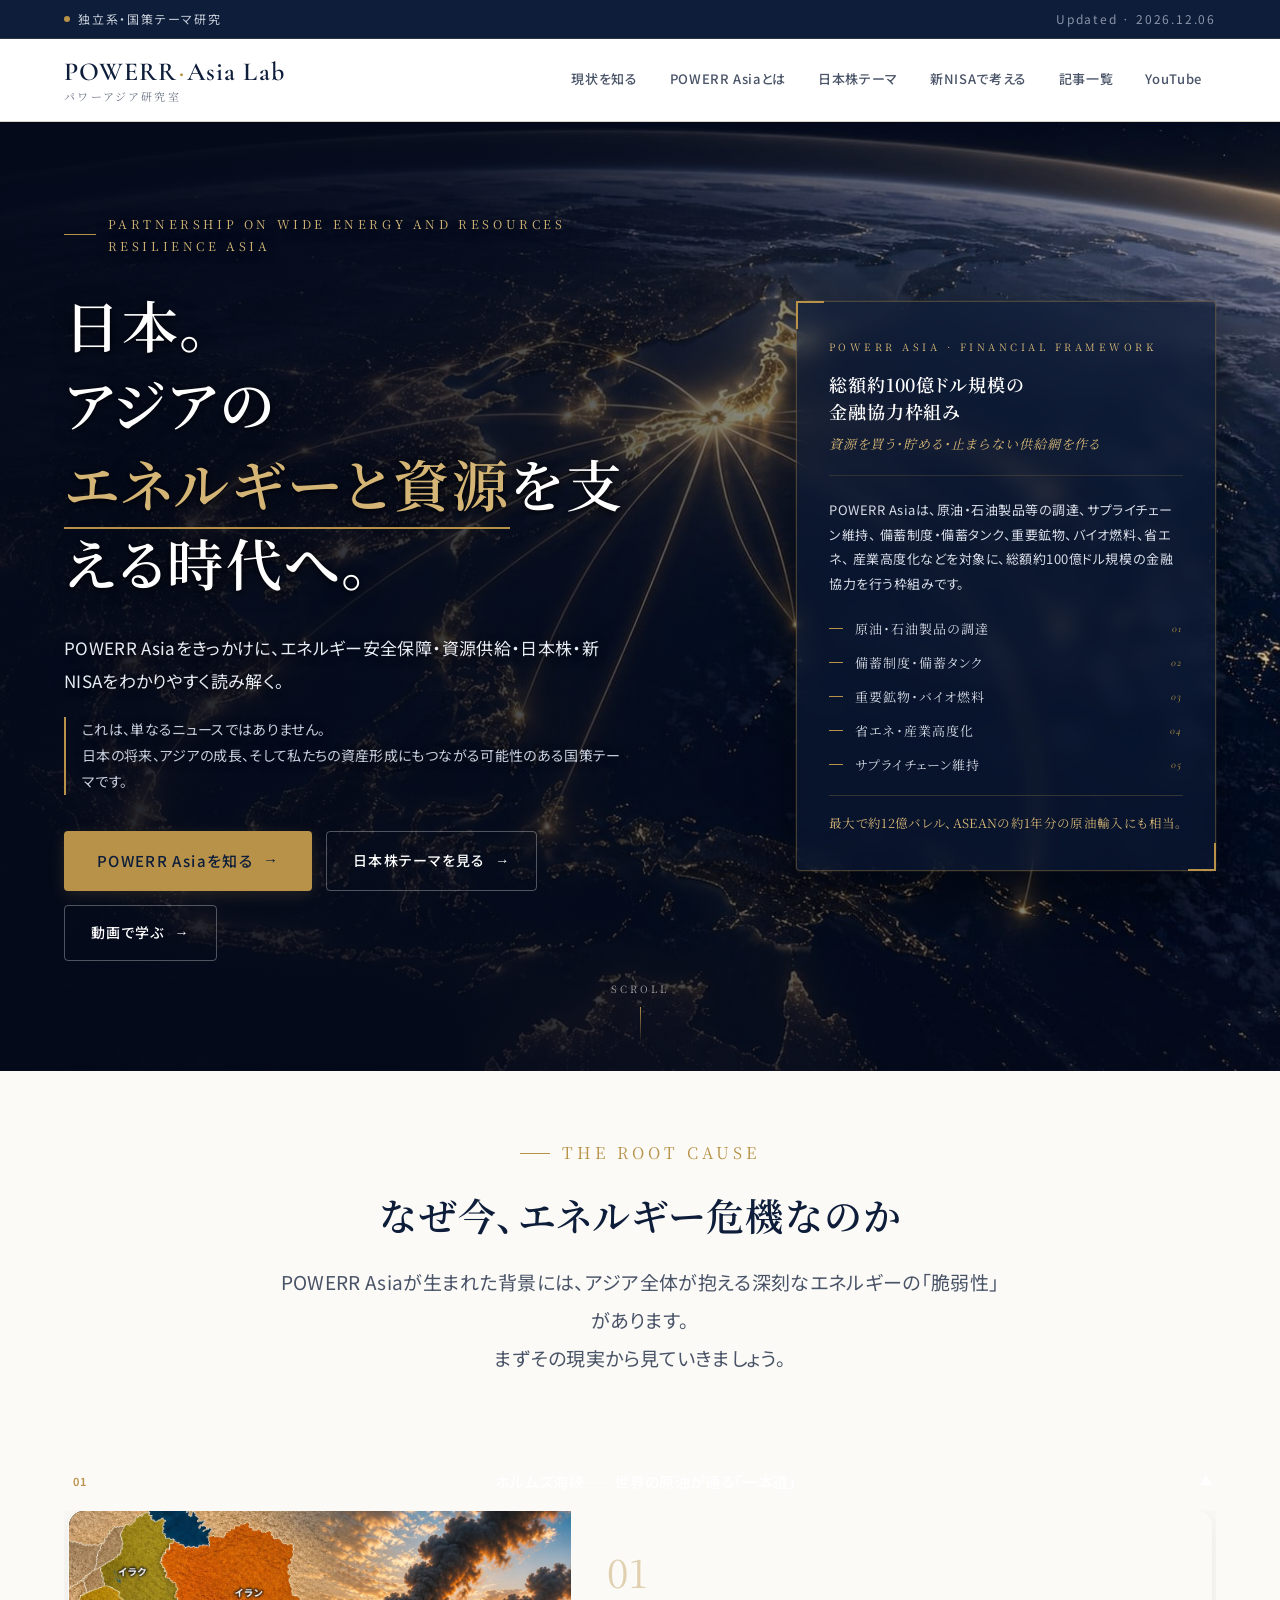
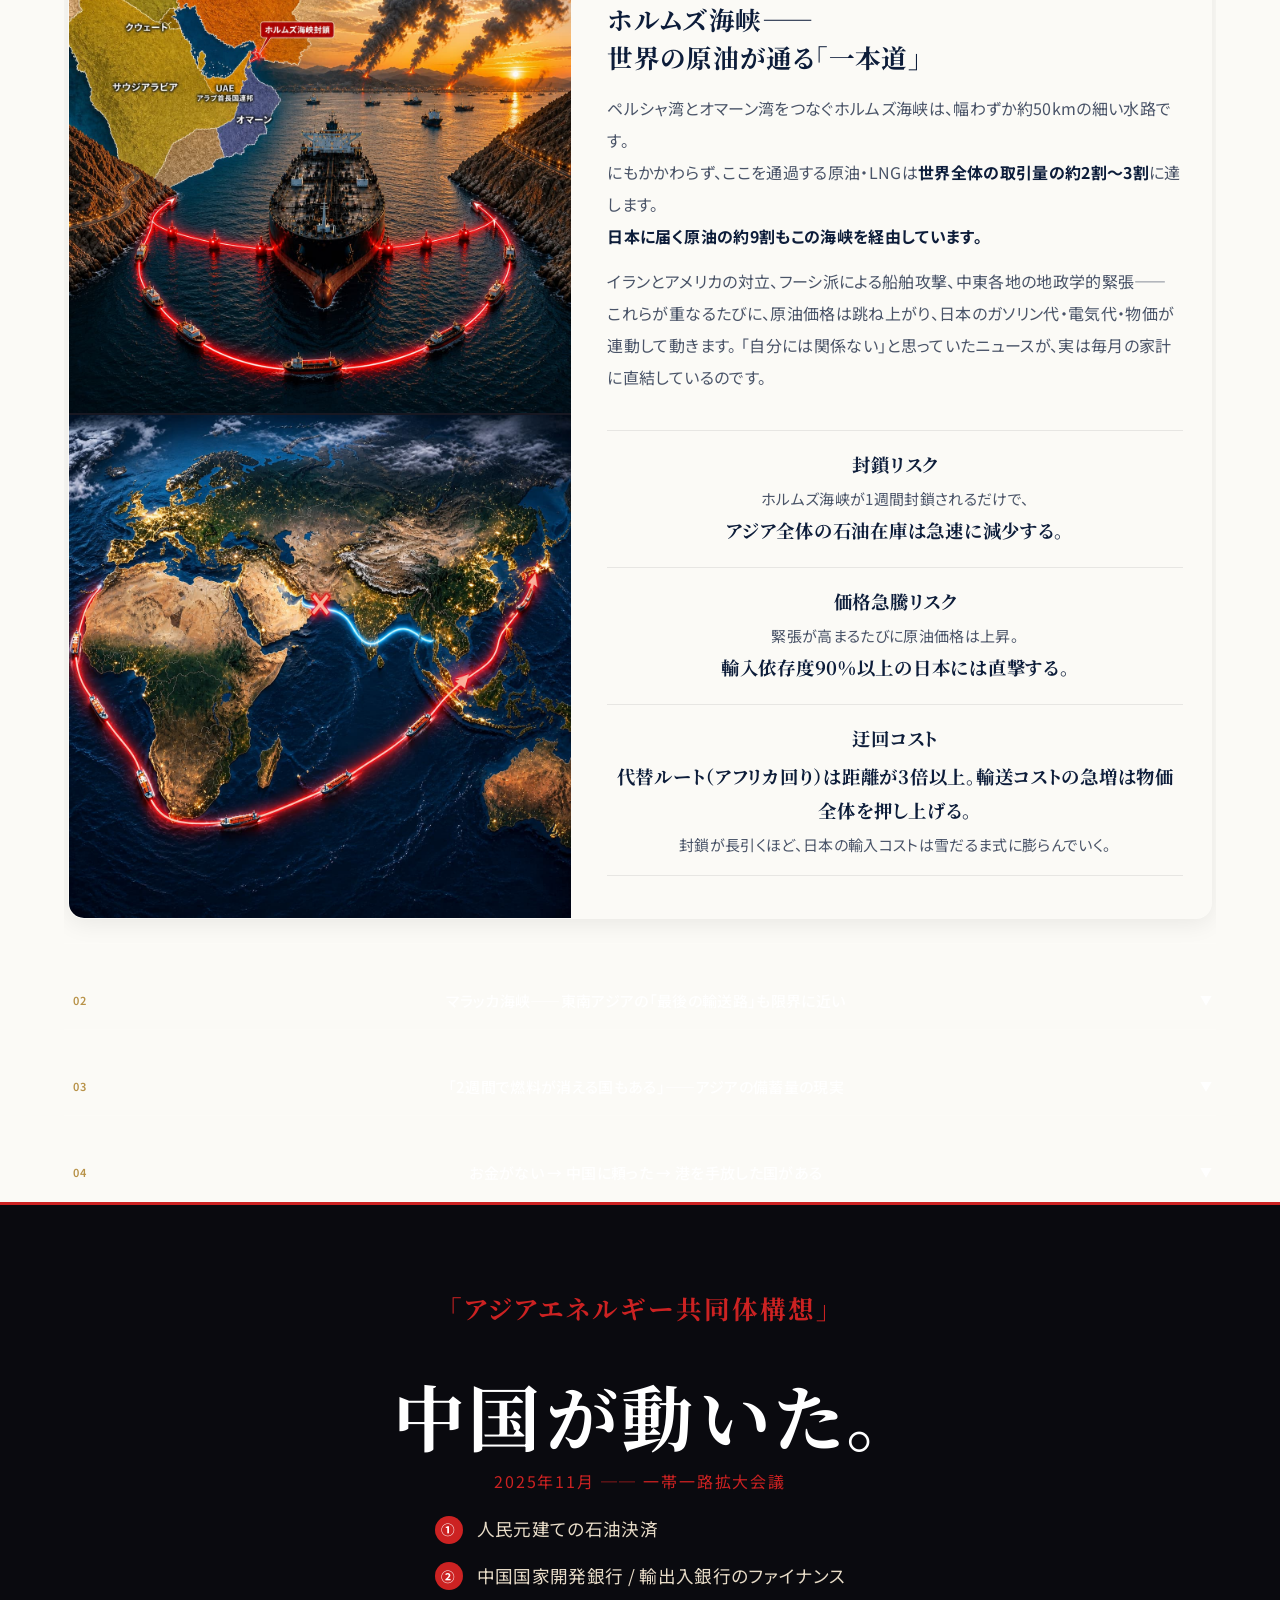
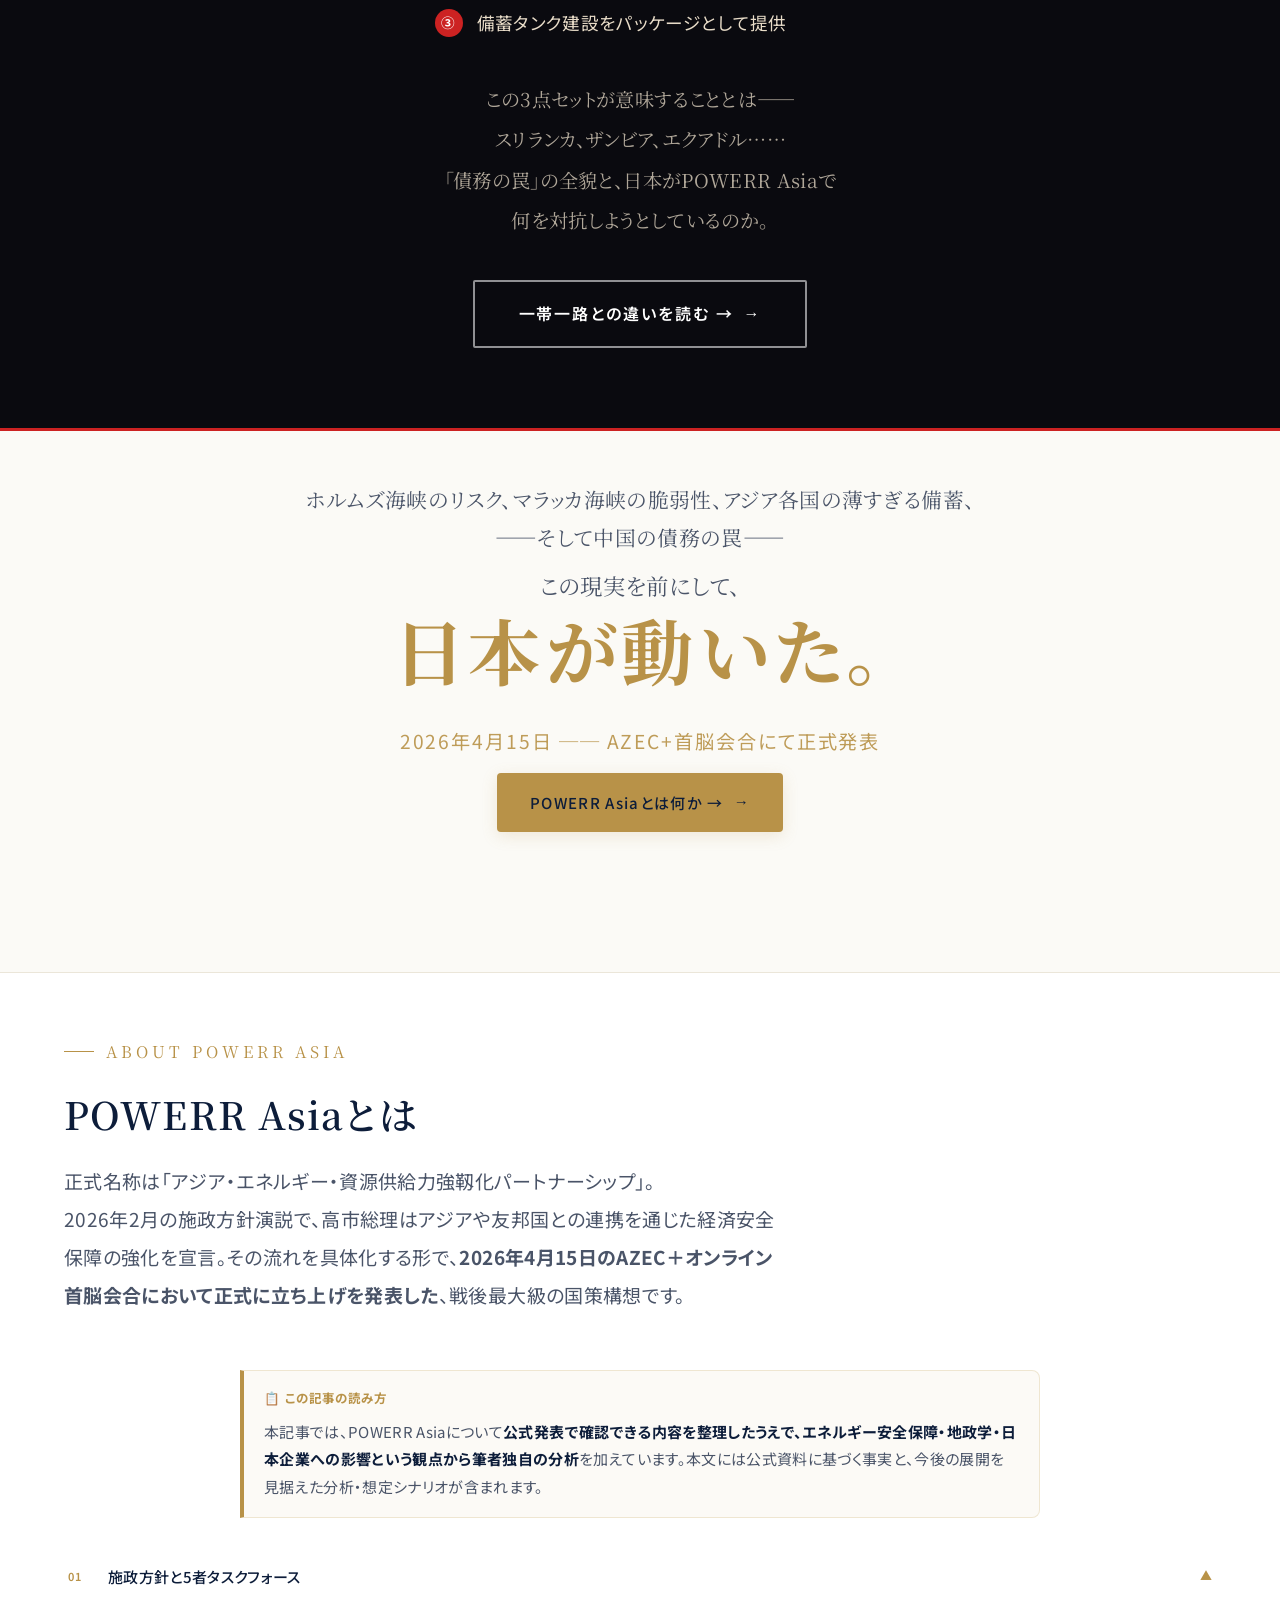
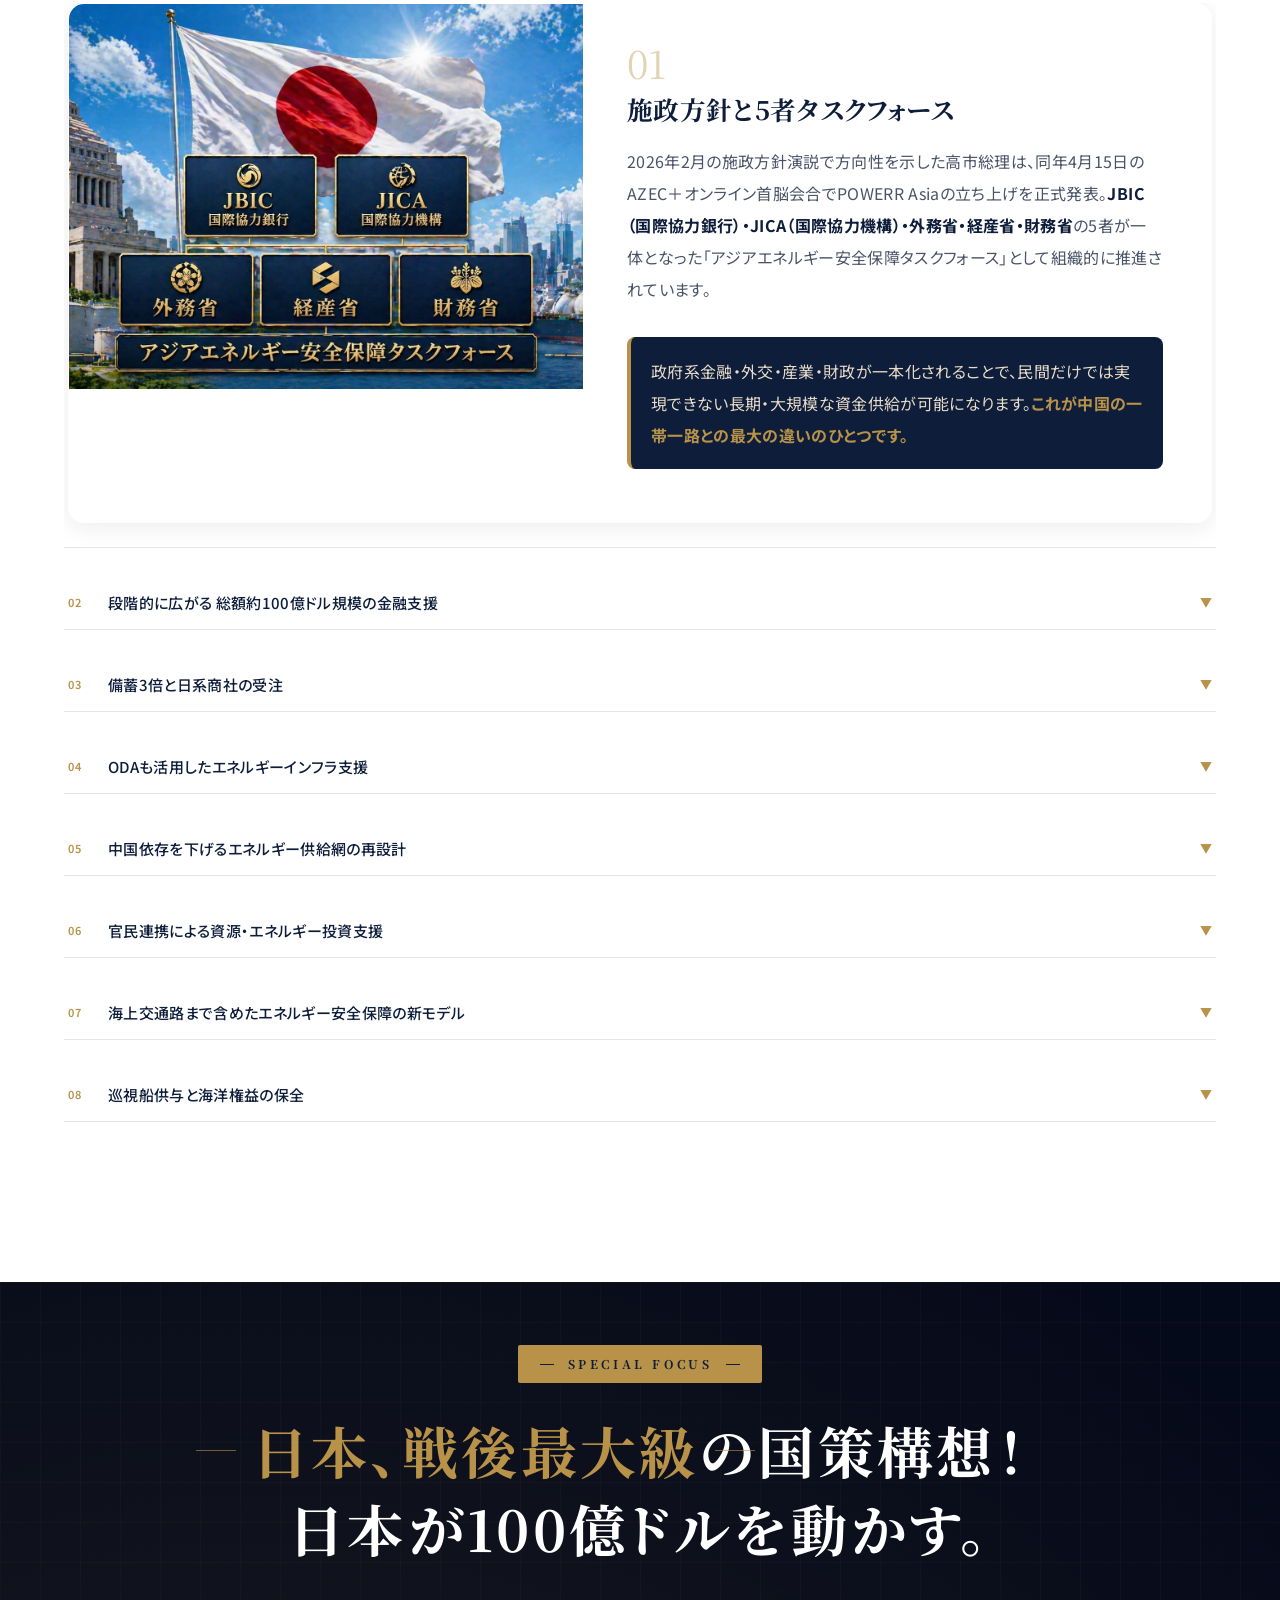
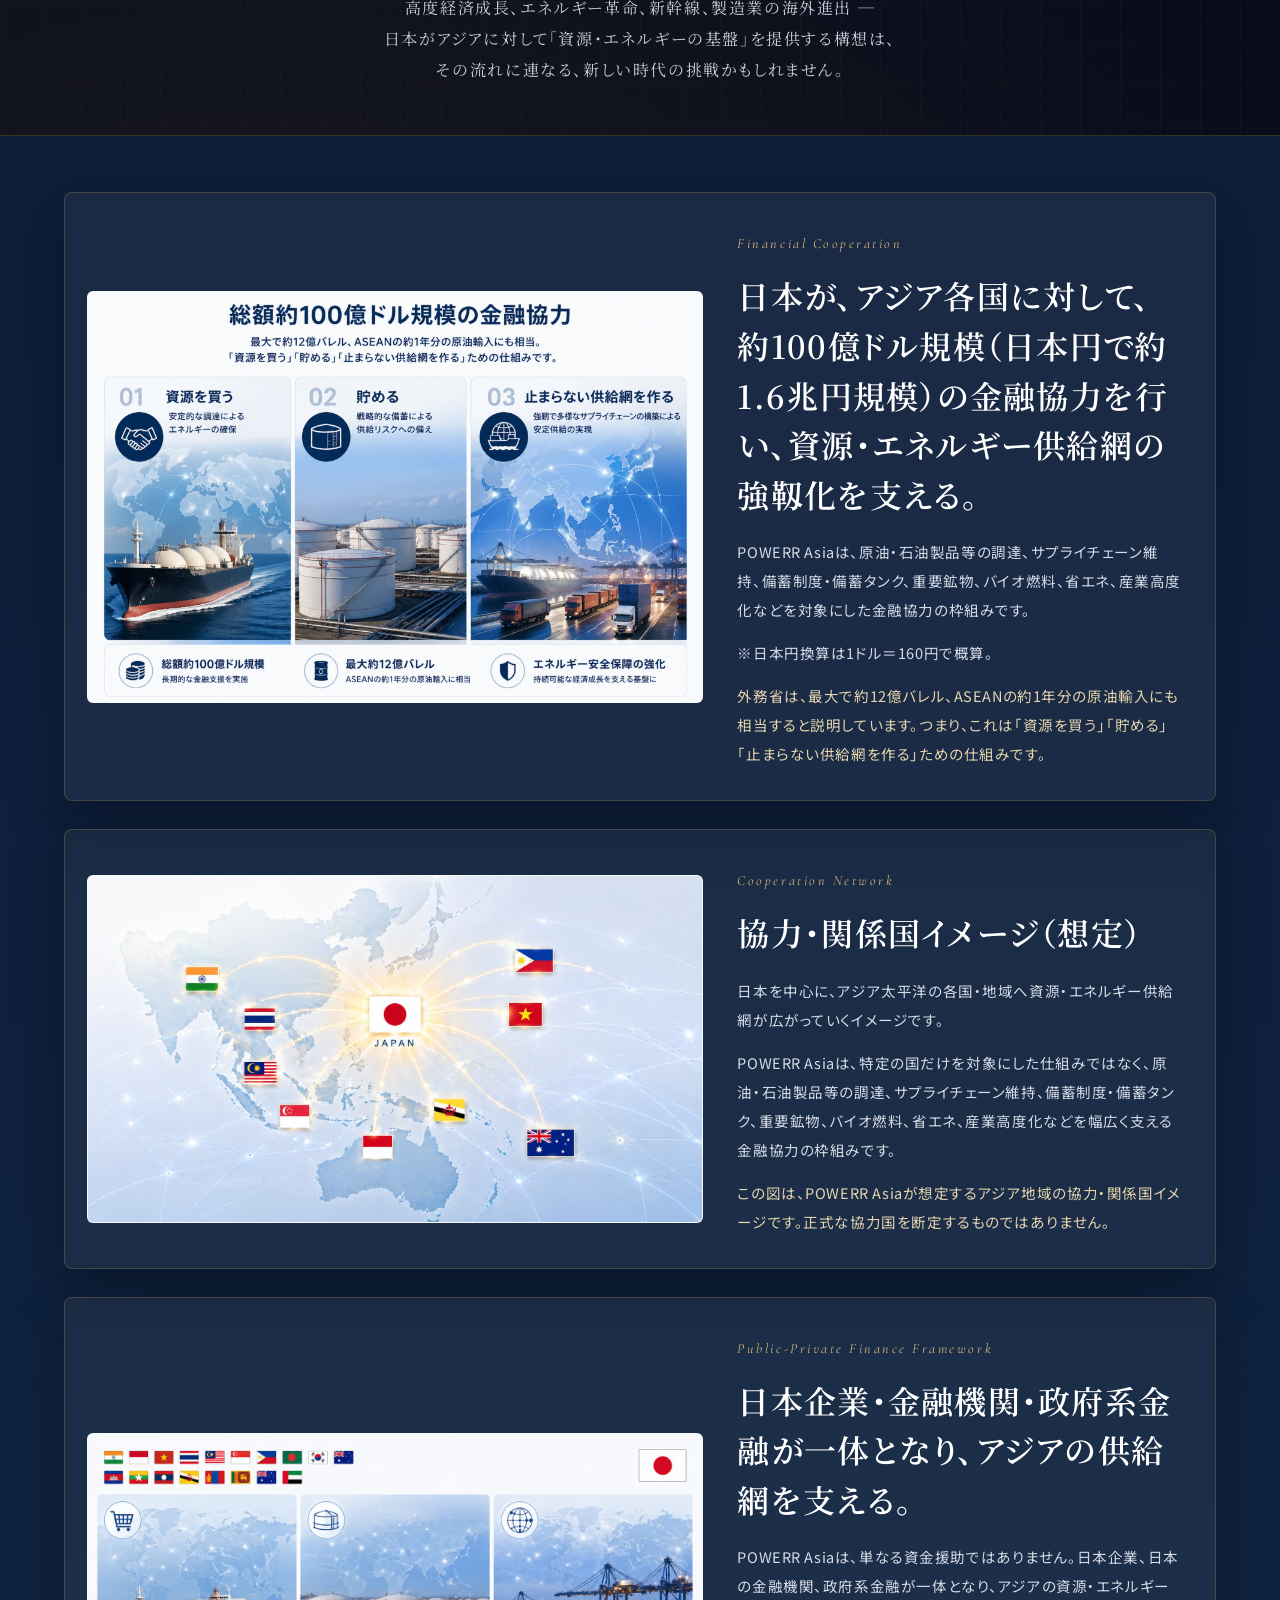
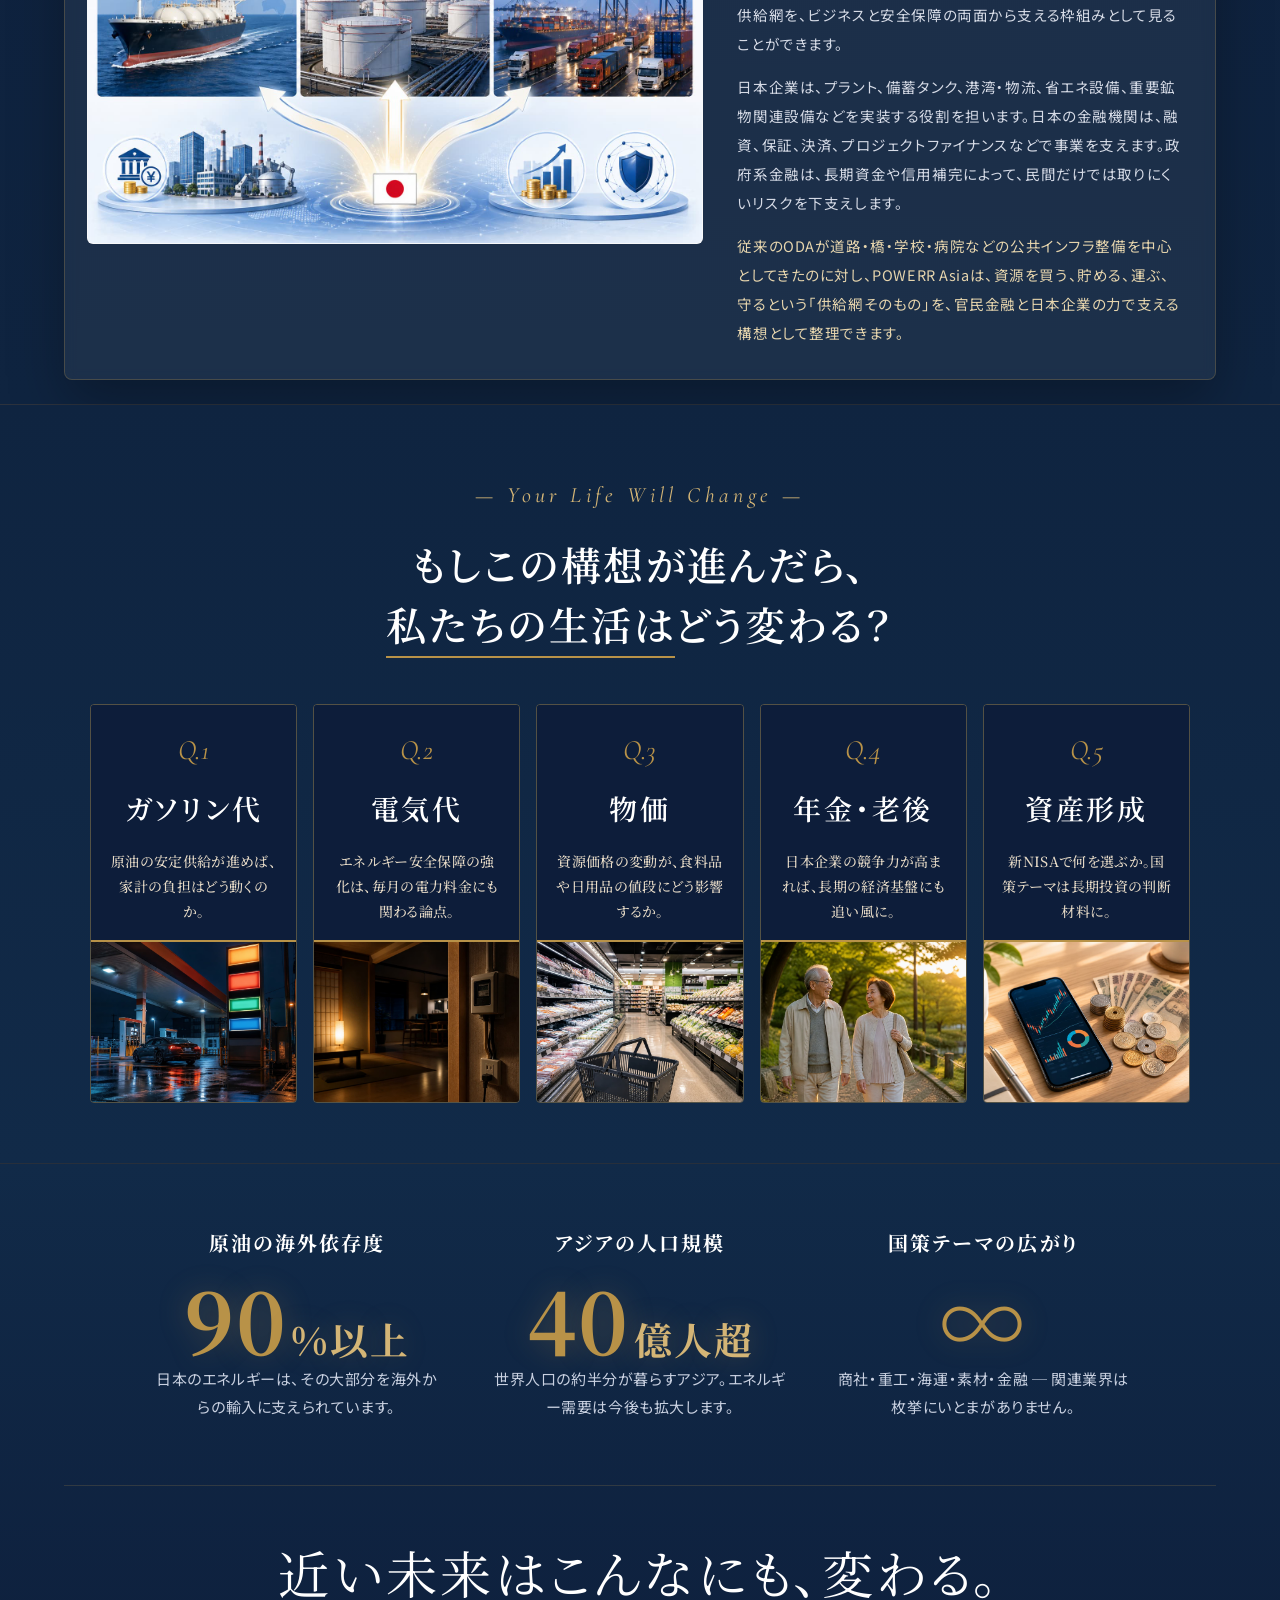
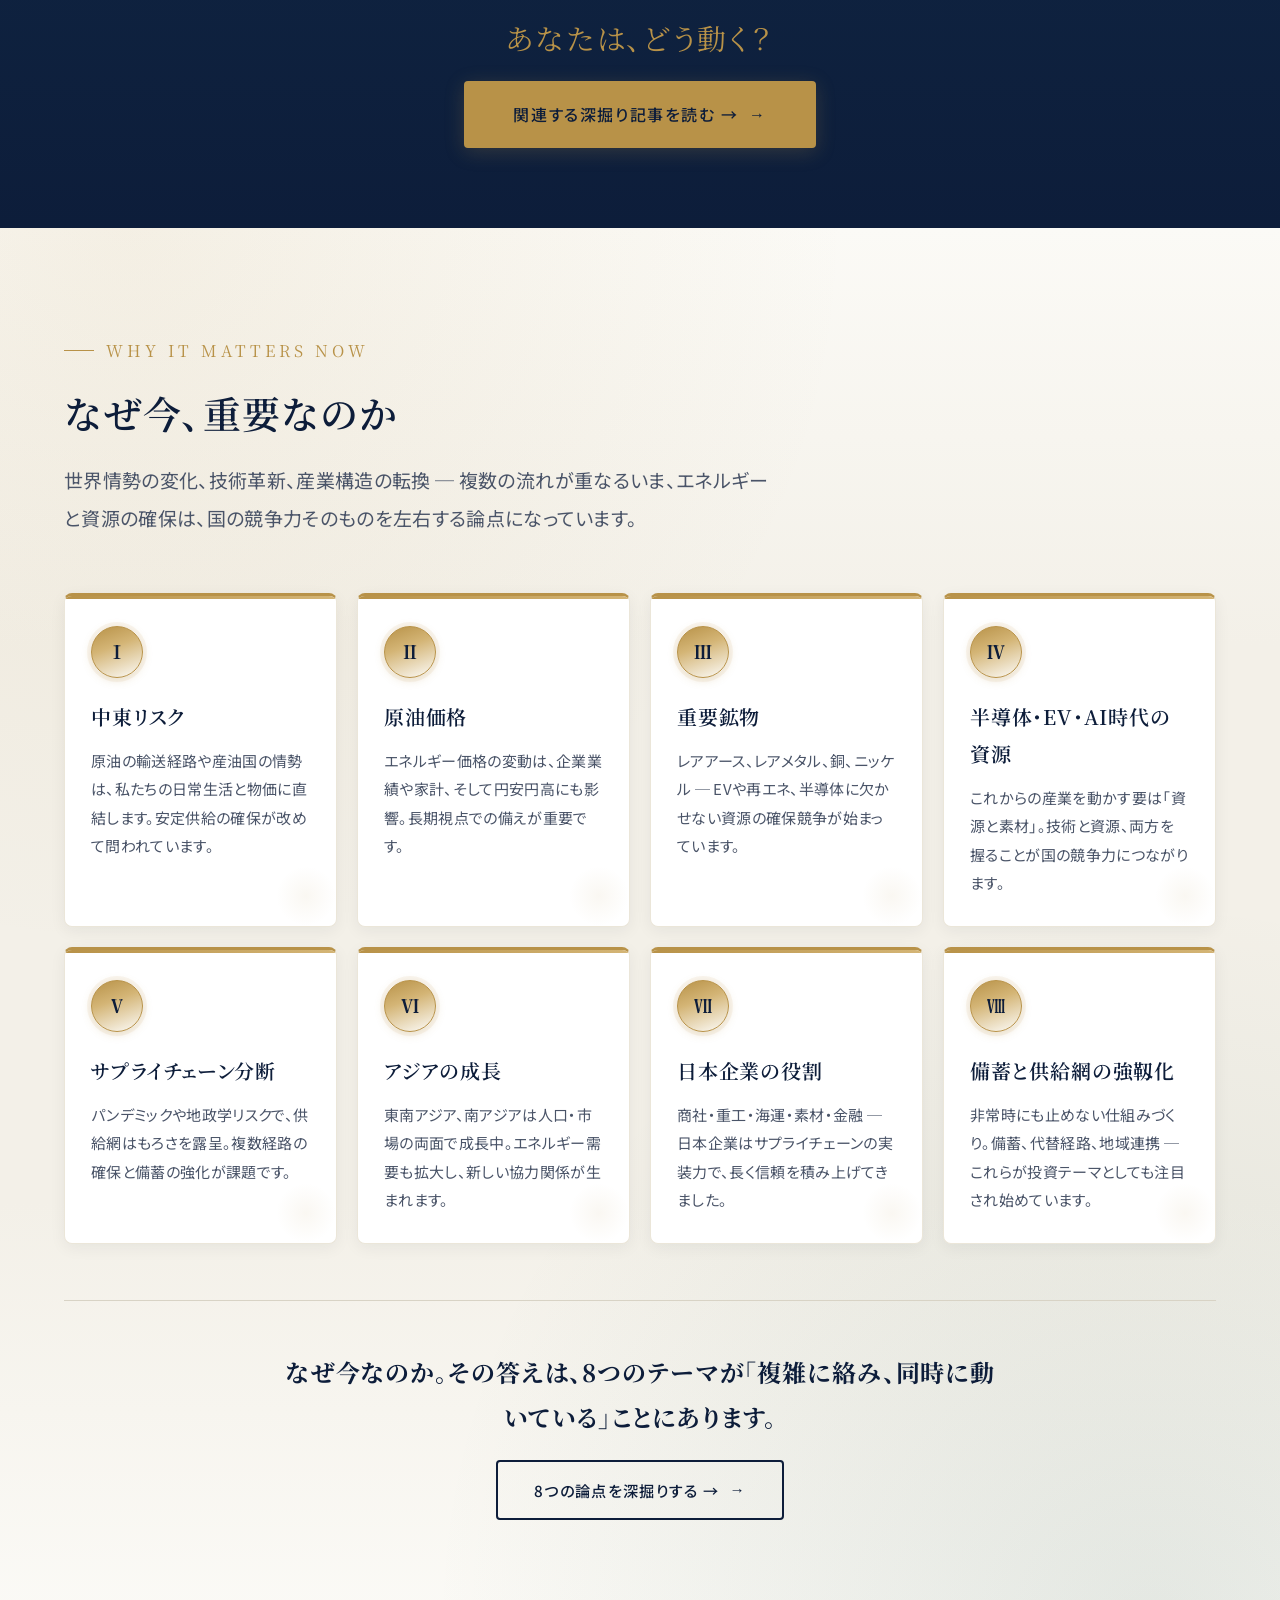
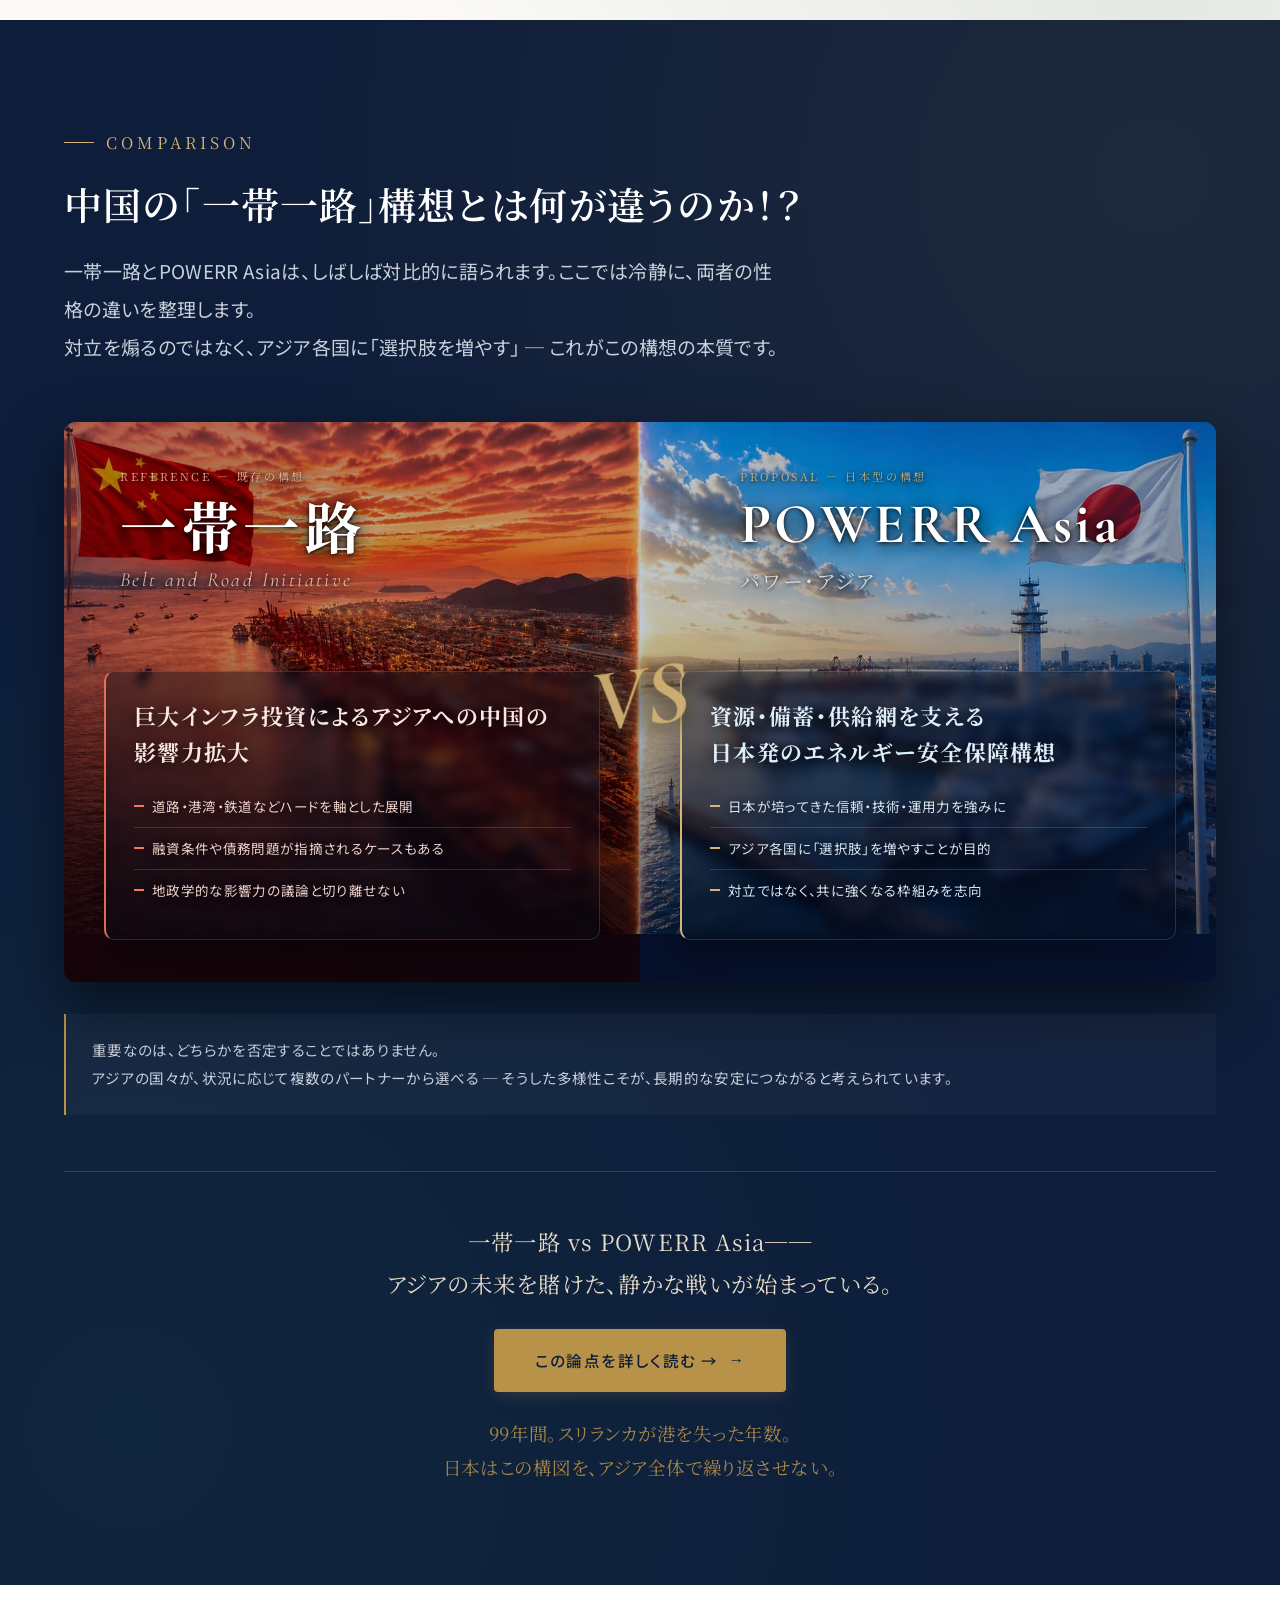
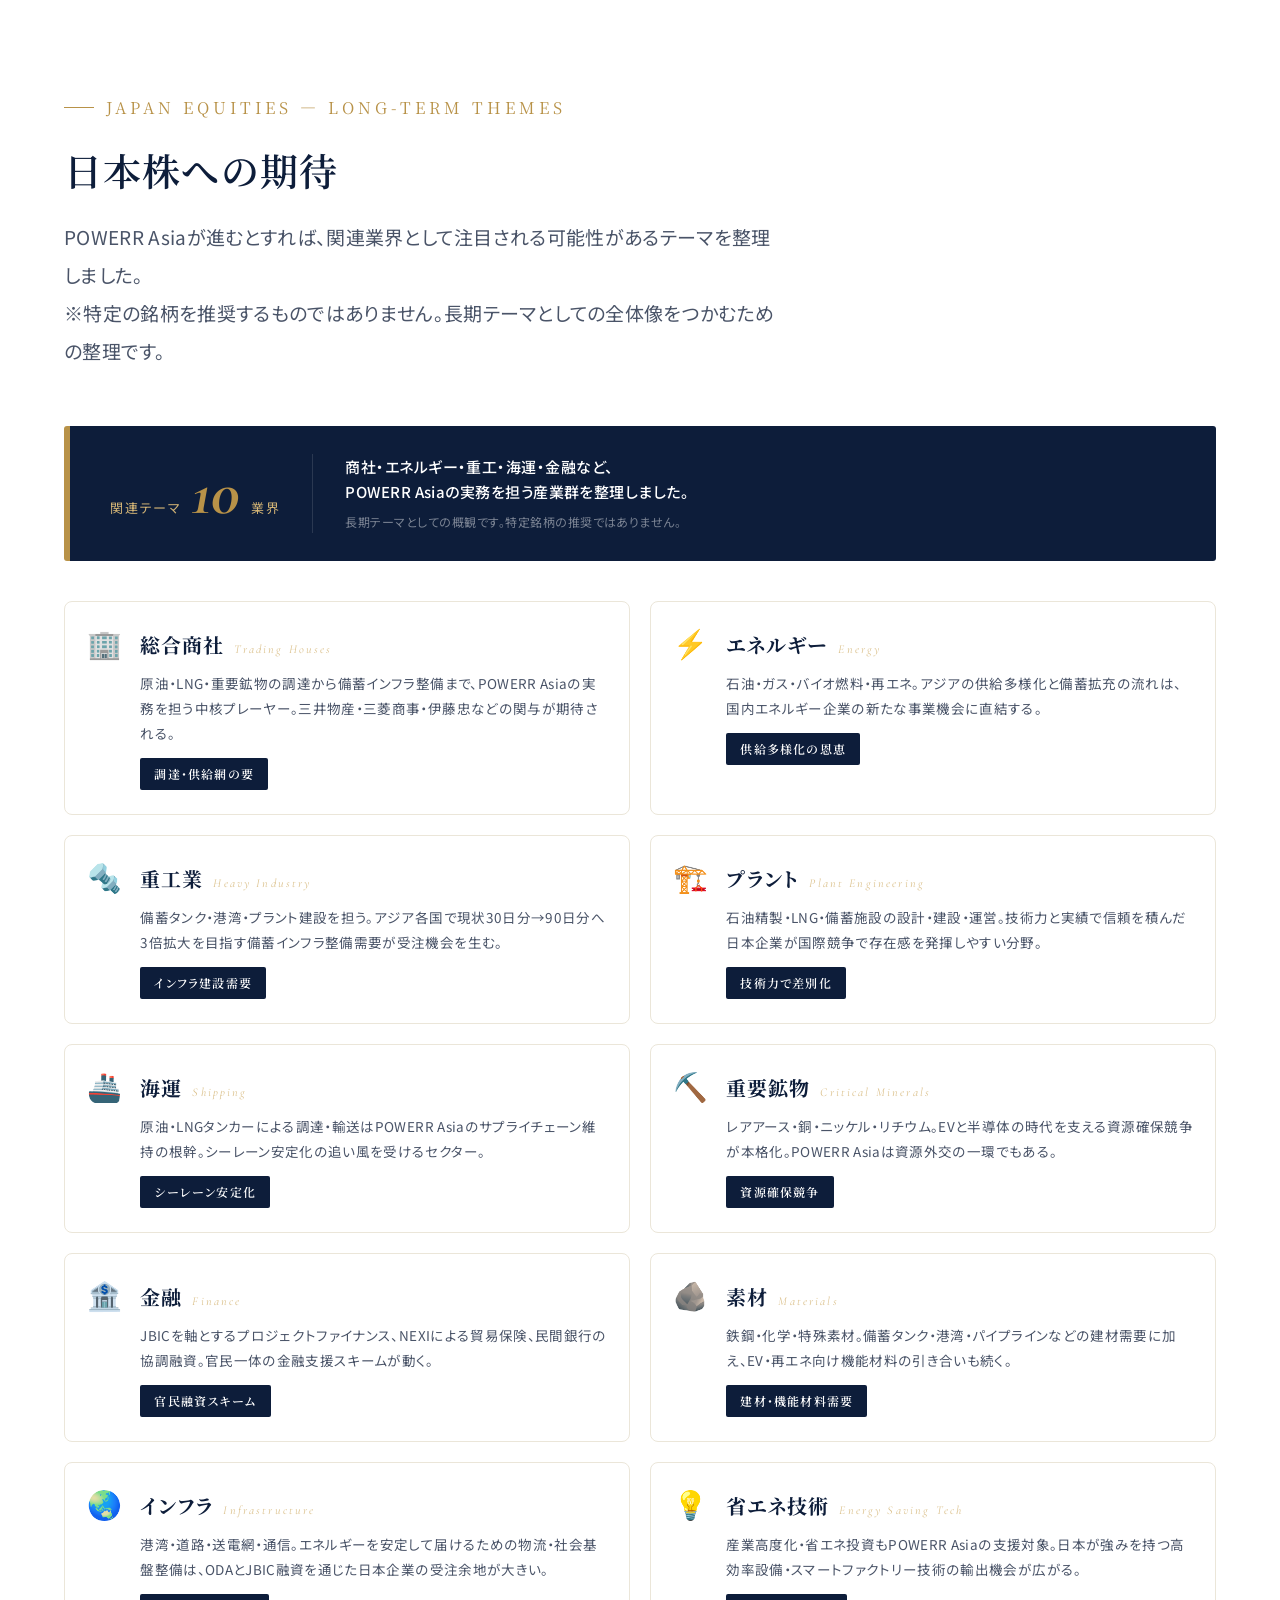
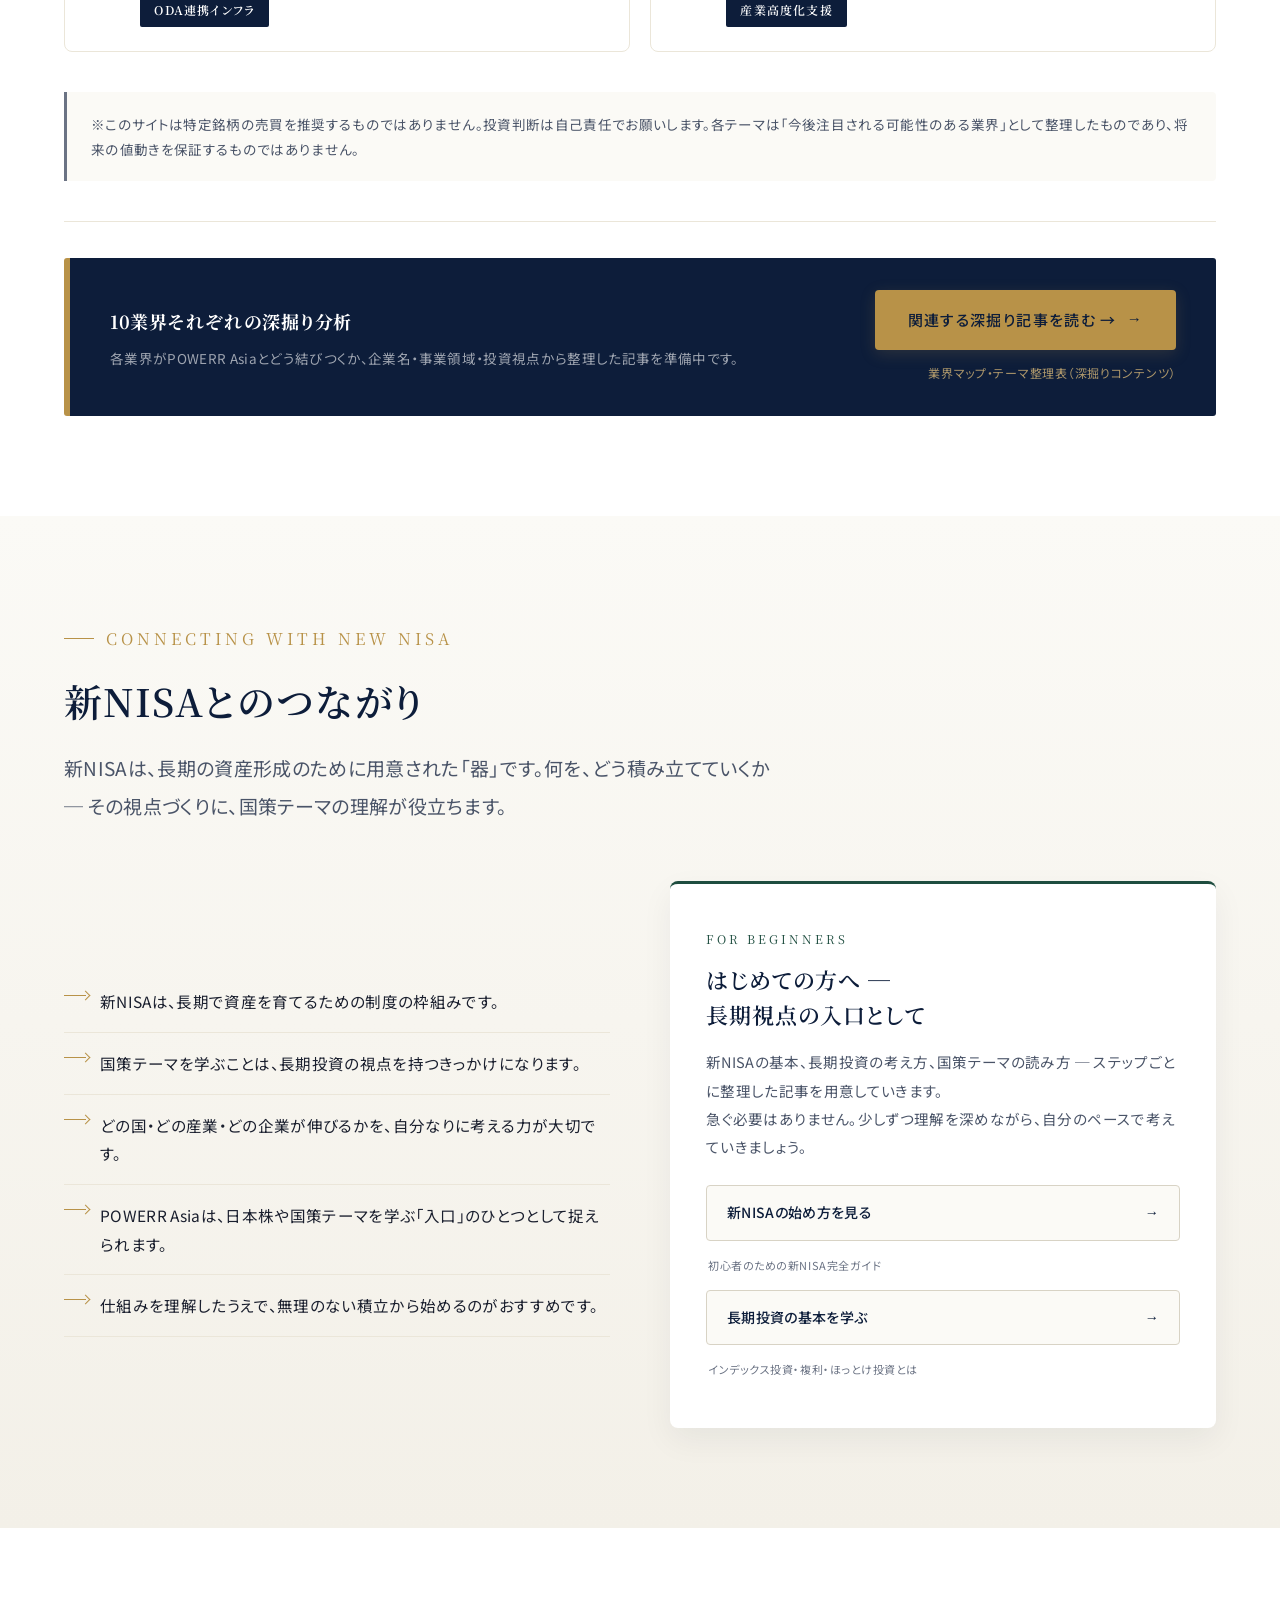
==== commit 29dab04a: "リンク追加" ====
--- a/index.html
+++ b/index.html
@@ -17,6 +17,115 @@
 <meta http-equiv="X-UA-Compatible" content="IE=edge">
 <link rel="stylesheet" href="css/style.css">
 
+<style>
+/* ============================================
+   ACCORDION — crisis / about / why セクション
+   ============================================ */
+
+/* タブナビ（セクション切り替え） */
+.acc-tabs {
+  display: flex;
+  gap: 8px;
+  flex-wrap: wrap;
+  margin: 0 0 32px;
+}
+.acc-tab-btn {
+  padding: 8px 20px;
+  border: 1.5px solid var(--c-gold, #b8922a);
+  background: transparent;
+  color: var(--c-gold, #b8922a);
+  font-family: inherit;
+  font-size: 13px;
+  letter-spacing: 0.06em;
+  border-radius: 2px;
+  cursor: pointer;
+  transition: background 0.2s, color 0.2s;
+  white-space: nowrap;
+}
+.acc-tab-btn.active,
+.acc-tab-btn:hover {
+  background: var(--c-gold, #b8922a);
+  color: #fff;
+}
+
+/* アコーディオン 1件 */
+.acc-item {
+  border-bottom: 1px solid rgba(255,255,255,0.12);
+}
+.acc-header {
+  display: flex;
+  align-items: center;
+  gap: 16px;
+  padding: 18px 4px;
+  cursor: pointer;
+  list-style: none;
+  user-select: none;
+  -webkit-tap-highlight-color: transparent;
+}
+.acc-header::-webkit-details-marker { display: none; }
+.acc-header::marker { display: none; }
+
+.acc-num {
+  font-size: 11px;
+  font-weight: 600;
+  letter-spacing: 0.1em;
+  color: var(--c-gold, #b8922a);
+  min-width: 24px;
+  flex-shrink: 0;
+}
+.acc-title-text {
+  flex: 1;
+  font-size: 15px;
+  font-weight: 500;
+  line-height: 1.4;
+  color: var(--c-navy, #1a2a4a);
+}
+/* 白背景セクション向け（crisis は暗い背景が多いので色を反転） */
+.crisis .acc-title-text,
+.crisis .acc-chevron { color: #fff; }
+.crisis .acc-num { color: var(--c-gold, #b8922a); }
+.crisis .acc-item { border-bottom-color: rgba(255,255,255,0.12); }
+
+.acc-chevron {
+  font-size: 12px;
+  color: var(--c-gold, #b8922a);
+  transition: transform 0.3s ease;
+  flex-shrink: 0;
+  line-height: 1;
+}
+details[open] > .acc-header .acc-chevron {
+  transform: rotate(180deg);
+}
+
+/* コンテンツ開閉アニメーション */
+.acc-body {
+  overflow: hidden;
+  padding: 0 4px 24px;
+}
+
+/* 最初の1件はデフォルト開放 */
+details:first-child { }
+
+/* なぜ今・8枚グリッドをアコーディオン化 */
+.why-acc-grid {
+  display: grid;
+  grid-template-columns: 1fr 1fr;
+  gap: 16px;
+  padding: 8px 0 20px;
+}
+@media (max-width: 640px) {
+  .why-acc-grid { grid-template-columns: 1fr; }
+  .acc-title-text { font-size: 14px; }
+  .acc-tab-btn { font-size: 12px; padding: 7px 14px; }
+}
+
+/* about セクションは白背景 */
+.about .acc-title-text { color: var(--c-navy, #1a2a4a); }
+.about .acc-chevron { color: var(--c-gold, #b8922a); }
+.about .acc-item { border-bottom-color: rgba(0,0,0,0.1); }
+.about .acc-header { padding: 16px 4px; }
+</style>
+
 </head>
 <body>
 
@@ -48,8 +157,6 @@
       <a href="#nisa">新NISAで考える</a>
       <a href="#articles">記事一覧</a>
       <a href="#youtube">YouTube</a>
-      <!-- ★ NOTE REPLACE: href="#note" → noteプロフィールURL。または上部JSのNOTE_URLを設定してください -->
-      <a href="#note" class="cta">noteへ</a>
     </nav>
 
     <button class="menu-toggle" id="menuToggle" aria-label="メニュー" aria-expanded="false">
@@ -132,8 +239,14 @@
   </div>
 
   <div class="container crisis-blocks-wrap">
-  <!-- ブロック① ホルムズ海峡 -->
-  <div class="crisis-block" id="crisis-hormuz">
+  <details class="acc-item" id="crisis-hormuz" open>
+<summary class="acc-header">
+  <span class="acc-num">01</span>
+  <span class="acc-title-text">ホルムズ海峡——世界の原油が通る「一本道」</span>
+  <span class="acc-chevron">▼</span>
+</summary>
+<div class="acc-body">
+<div class="crisis-block" id="crisis-hormuz">
     <div class="crisis-image-stack">
       <div class="crisis-image-wrap">
         <img
@@ -188,8 +301,15 @@
     </div>
   </div>
 
-  <!-- ブロック② マラッカ海峡 -->
-  <div class="crisis-block crisis-block--alt" id="crisis-malacca">
+</div></details>
+  <details class="acc-item" id="crisis-malacca">
+<summary class="acc-header">
+  <span class="acc-num">02</span>
+  <span class="acc-title-text">マラッカ海峡——東南アジアの「最後の輸送路」も限界に近い</span>
+  <span class="acc-chevron">▼</span>
+</summary>
+<div class="acc-body">
+<div class="crisis-block crisis-block--alt" id="crisis-malacca">
     <div class="crisis-image-wrap">
       <img
         src="images/strait-of-malacca-oil-tanker-congestion-shipping-risk.jpg"
@@ -239,8 +359,15 @@
     </div>
   </div>
 
-  <!-- ブロック③ 備蓄の少なさ -->
-  <div class="crisis-block" id="crisis-storage">
+</div></details>
+  <details class="acc-item" id="crisis-storage">
+<summary class="acc-header">
+  <span class="acc-num">03</span>
+  <span class="acc-title-text">「2週間で燃料が消える国もある」——アジアの備蓄量の現実</span>
+  <span class="acc-chevron">▼</span>
+</summary>
+<div class="acc-body">
+<div class="crisis-block" id="crisis-storage">
     <div class="crisis-image-stack">
       <div class="crisis-image-wrap">
         <img
@@ -328,8 +455,15 @@
     </div>
   </div>
 
-  <!-- ブロック④ 一帯一路の罠（ライト版） -->
-  <div class="crisis-block crisis-block--alt" id="crisis-debt">
+</div></details>
+  <details class="acc-item" id="crisis-debt">
+<summary class="acc-header">
+  <span class="acc-num">04</span>
+  <span class="acc-title-text">お金がない → 中国に頼った → 港を手放した国がある</span>
+  <span class="acc-chevron">▼</span>
+</summary>
+<div class="acc-body">
+<div class="crisis-block crisis-block--alt" id="crisis-debt">
     <div class="crisis-image-stack">
       <div class="crisis-image-wrap">
         <img
@@ -382,6 +516,7 @@
     </div>
   </div>
 
+</div></details>
   </div><!-- /.crisis-blocks-wrap -->
 
   <!-- NOTE誘導ブリッジ（大型） -->
@@ -405,7 +540,7 @@
         </div>
       </div>
       <p class="cnb-hook">この3点セットが意味することとは——<br>スリランカ、ザンビア、エクアドル……<br>「債務の罠」の全貌と、日本がPOWERR Asiaで<br>何を対抗しようとしているのか。</p>
-      <a href="#note" class="cnb-btn">noteで深掘りを読む →</a>
+      <a href="#compare" class="cnb-btn">一帯一路との違いを読む →</a>
     </div>
   </div>
 
@@ -448,8 +583,14 @@
 
   <div class="container about-blocks-wrap">
 
-    <!-- ブロック① 5者タスクフォース -->
-    <div class="crisis-block" id="about-taskforce">
+    <details class="acc-item" id="about-taskforce" open>
+<summary class="acc-header">
+  <span class="acc-num">01</span>
+  <span class="acc-title-text">施政方針と5者タスクフォース</span>
+  <span class="acc-chevron">▼</span>
+</summary>
+<div class="acc-body">
+<div class="crisis-block" id="about-taskforce">
       <div class="crisis-image-wrap">
         <img src="images/japan-energy-security-policy-framework-jbic-jica-ministries.jpg"
           alt="JBIC・JICA・外務省・経産省・財務省によるアジアエネルギー安全保障タスクフォース"
@@ -463,8 +604,15 @@
       </div>
     </div>
 
-    <!-- ブロック② 第1弾資金構造 -->
-    <div class="crisis-block crisis-block--alt" id="about-finance1">
+</div></details>
+    <details class="acc-item" id="about-finance1">
+<summary class="acc-header">
+  <span class="acc-num">02</span>
+  <span class="acc-title-text">段階的に広がる 総額約100億ドル規模の金融支援</span>
+  <span class="acc-chevron">▼</span>
+</summary>
+<div class="acc-body">
+<div class="crisis-block crisis-block--alt" id="about-finance1">
       <div class="crisis-image-wrap">
         <img src="images/powerr-asia-phased-financial-support-energy-supply-chain-900x1200.jpg"
           alt="総額約100億ドル規模・JBIC POWERR Asia FASTウィンドウによる金融支援"
@@ -479,8 +627,15 @@
       </div>
     </div>
 
-    <!-- ブロック③ 備蓄3倍と商社受注 -->
-    <div class="crisis-block" id="about-storage">
+</div></details>
+    <details class="acc-item" id="about-storage">
+<summary class="acc-header">
+  <span class="acc-num">03</span>
+  <span class="acc-title-text">備蓄3倍と日系商社の受注</span>
+  <span class="acc-chevron">▼</span>
+</summary>
+<div class="acc-body">
+<div class="crisis-block" id="about-storage">
       <div class="crisis-image-wrap">
         <img src="images/oil-storage-expansion-30-to-90-days-japan-trading-companies-plant-consortium.jpg"
           alt="備蓄30日分から90日分へ3倍拡大・三井物産など日本商社プラント連合が共同受注"
@@ -494,8 +649,15 @@
       </div>
     </div>
 
-    <!-- ブロック④ JICA ODA第2弾 -->
-    <div class="crisis-block crisis-block--alt" id="about-oda">
+</div></details>
+    <details class="acc-item" id="about-oda">
+<summary class="acc-header">
+  <span class="acc-num">04</span>
+  <span class="acc-title-text">ODAも活用したエネルギーインフラ支援</span>
+  <span class="acc-chevron">▼</span>
+</summary>
+<div class="acc-body">
+<div class="crisis-block crisis-block--alt" id="about-oda">
       <div class="crisis-image-wrap">
         <img src="images/asia-energy-supply-chain-buy-store-transport-stable-use.jpg"
           alt="JBICやODAを活用したアジアのエネルギーインフラ支援・備蓄タンク・港湾・送電網"
@@ -509,8 +671,15 @@
       </div>
     </div>
 
-    <!-- ブロック⑤ 中国依存からの脱却 -->
-    <div class="crisis-block" id="about-clause">
+</div></details>
+    <details class="acc-item" id="about-clause">
+<summary class="acc-header">
+  <span class="acc-num">05</span>
+  <span class="acc-title-text">中国依存を下げるエネルギー供給網の再設計</span>
+  <span class="acc-chevron">▼</span>
+</summary>
+<div class="acc-body">
+<div class="crisis-block" id="about-clause">
       <div class="crisis-image-wrap">
         <img src="images/powerr-asia-energy-supply-chain-redesign.jpg"
           alt="中国依存を下げるエネルギー供給網の再設計・調達先多元化・日本型金融支援"
@@ -526,8 +695,15 @@
       </div>
     </div>
 
-    <!-- ブロック⑥ 官民連携による投資支援 -->
-    <div class="crisis-block crisis-block--alt" id="about-fund">
+</div></details>
+    <details class="acc-item" id="about-fund">
+<summary class="acc-header">
+  <span class="acc-num">06</span>
+  <span class="acc-title-text">官民連携による資源・エネルギー投資支援</span>
+  <span class="acc-chevron">▼</span>
+</summary>
+<div class="acc-body">
+<div class="crisis-block crisis-block--alt" id="about-fund">
       <div class="crisis-image-wrap">
         <img src="images/powerr-asia-public-private-investment-bright-japan.jpg"
           alt="JBIC・JICA・NEXI・JOGMECによる官民連携のエネルギー資源投資支援"
@@ -546,8 +722,15 @@
       </div>
     </div>
 
-    <!-- ブロック⑦ シーレーン・安全保障 -->
-    <div class="crisis-block" id="about-defense">
+</div></details>
+    <details class="acc-item" id="about-defense">
+<summary class="acc-header">
+  <span class="acc-num">07</span>
+  <span class="acc-title-text">海上交通路まで含めたエネルギー安全保障の新モデル</span>
+  <span class="acc-chevron">▼</span>
+</summary>
+<div class="acc-body">
+<div class="crisis-block" id="about-defense">
       <div class="crisis-image-wrap">
         <img src="images/japan-maritime-security-defense-package-hormuz-sea-lane.jpg"
           alt="海上自衛隊・シーレーン防衛・ホルムズ近海の安全保障パッケージ"
@@ -562,8 +745,15 @@
       </div>
     </div>
 
-    <!-- ブロック⑧ 巡視船供与 -->
-    <div class="crisis-block crisis-block--alt" id="about-patrol">
+</div></details>
+    <details class="acc-item" id="about-patrol">
+<summary class="acc-header">
+  <span class="acc-num">08</span>
+  <span class="acc-title-text">巡視船供与と海洋権益の保全</span>
+  <span class="acc-chevron">▼</span>
+</summary>
+<div class="acc-body">
+<div class="crisis-block crisis-block--alt" id="about-patrol">
       <div class="crisis-image-stack">
         <div class="crisis-image-wrap">
           <img src="images/japan-coast-guard-patrol-vessels-philippines-vietnam-blue-sky.jpg"
@@ -583,8 +773,7 @@
         <p>巡視船の供与は、単なる船の提供にとどまりません。<strong>運用・人材育成・維持管理・海上法執行の実務能力を含めた、長期的な能力構築支援</strong>として位置づけられます。</p>
         <p class="key-card">エネルギーや資源は、港・タンカー・海上交通路を通じて運ばれます。だからこそ、POWERR Asiaが掲げる「安全なシーレーンの構築」は、こうした海上保安協力の蓄積とも重なります。<strong>日本の支援は軍事的対立を前面に出すものではなく、各国が自国の海を法に基づいて守るための基盤づくり</strong>と見ることができます。</p>                <!-- NOTE誘導 -->
         <div class="about-note-cta">
-          <p>POWERR Asiaの全体像と、投資家・生活者への示唆——<br>続きは<strong>noteで公開</strong>しています。</p>
-          <a href="#note" class="cnb-btn" style="margin-top:14px; display:inline-block;">noteで続きを読む →</a>
+          <a href="#stocks" class="cnb-btn">生活・投資への影響を読む →</a>
         </div>
       </div>
     </div>
@@ -595,6 +784,7 @@
   </div>
 
 
+</div></details>
   </div><!-- /.about-blocks-wrap -->
 </section>
 
@@ -758,8 +948,7 @@
       <div class="hook-cta-block">
         <p class="hook-cta-heading--main">近い未来はこんなにも、変わる。</p>
         <p class="hook-cta-heading--sub">あなたは、どう動く？</p>
-        <a href="#note" class="btn btn-primary btn-arrow">noteで答えを見つける →</a>
-        <p class="hook-cta-note">ガソリン代・電気代・物価・年金・資産形成──<br>5つの問いへの答えを、noteで丁寧に解説しています。</p>
+        <a href="#articles" class="btn btn-primary btn-arrow">関連する深掘り記事を読む →</a>
       </div>
 
     </div>
@@ -822,7 +1011,7 @@
 
     <div class="why-cta-block">
       <p class="why-cta-text">なぜ今なのか。その答えは、8つのテーマが「複雑に絡み、同時に動いている」ことにあります。</p>
-      <a href="#note" class="btn btn-outline btn-arrow">noteで全体像を把握する →</a>
+      <a href="#articles" class="btn btn-outline btn-arrow">8つの論点を深掘りする →</a>
     </div>
 
   </div>
@@ -893,7 +1082,7 @@
 
     <div class="compare-cta-block">
       <p class="compare-cta-upper">一帯一路 vs POWERR Asia──<br>アジアの未来を賭けた、静かな戦いが始まっている。</p>
-      <a href="#note" class="btn btn-primary btn-arrow">noteで対決の構図を読む →</a>
+      <a href="#articles" class="btn btn-primary btn-arrow">この論点を詳しく読む →</a>
       <p class="compare-cta-lower">99年間。スリランカが港を失った年数。<br>日本はこの構図を、アジア全体で繰り返させない。</p>
     </div>
 
@@ -912,9 +1101,15 @@
       ※特定の銘柄を推奨するものではありません。長期テーマとしての全体像をつかむための整理です。
     </p>
 
-    <div class="stocks-intro-row">
-      <div class="stocks-count-badge">
-        関連テーマ <strong>10</strong> 業界
+    <div class="stocks-banner">
+      <div class="stocks-banner-left">
+        <span class="stocks-banner-label">関連テーマ</span>
+        <span class="stocks-banner-num">10</span>
+        <span class="stocks-banner-label">業界</span>
+      </div>
+      <div class="stocks-banner-right">
+        <p class="stocks-banner-desc">商社・エネルギー・重工・海運・金融など、<br class="sp-br">POWERR Asiaの実務を担う産業群を整理しました。</p>
+        <p class="stocks-banner-note">長期テーマとしての概観です。特定銘柄の推奨ではありません。</p>
       </div>
     </div>
 
@@ -1044,6 +1239,19 @@
 
     <div class="disclaimer-box">
       ※このサイトは特定銘柄の売買を推奨するものではありません。投資判断は自己責任でお願いします。各テーマは「今後注目される可能性のある業界」として整理したものであり、将来の値動きを保証するものではありません。
+    </div>
+
+    <div class="stocks-cta-block">
+      <div class="stocks-cta-inner">
+        <div class="stocks-cta-text">
+          <p class="stocks-cta-heading">10業界それぞれの深掘り分析</p>
+          <p class="stocks-cta-sub">各業界がPOWERR Asiaとどう結びつくか、企業名・事業領域・投資視点から整理した記事を準備中です。</p>
+        </div>
+        <div class="stocks-cta-actions">
+          <a href="#articles" class="btn btn-primary btn-arrow">関連する深掘り記事を読む →</a>
+          <a href="#note" class="stocks-cta-note-link">業界マップ・テーマ整理表（深掘りコンテンツ）</a>
+        </div>
+      </div>
     </div>
   </div>
 </section>
@@ -1077,9 +1285,11 @@
         </p>
         <div class="nisa-buttons">
           <!-- AFFILIATE PLACEHOLDER: 証券会社・新NISA記事へ差し替え -->
-          <a href="#" class="nisa-btn">新NISAの始め方を見る</a>
+          <a href="https://crossover4029-web.github.io/nisa-site/" class="nisa-btn" target="_blank" rel="noopener">新NISAの始め方を見る</a>
+          <span class="nisa-btn-note">初心者のための新NISA完全ガイド</span>
           <!-- AFFILIATE PLACEHOLDER: 長期投資基礎記事へ差し替え -->
-          <a href="#" class="nisa-btn">長期投資の基本を学ぶ</a>
+          <a href="https://crossover4029-web.github.io/nisa-site/#section2" class="nisa-btn" target="_blank" rel="noopener">長期投資の基本を学ぶ</a>
+          <span class="nisa-btn-note">インデックス投資・複利・ほっとけ投資とは</span>
         </div>
       </div>
     </div>
@@ -1295,15 +1505,14 @@
   <div class="container">
     <div class="note-grid">
       <div class="note-text">
-        <span class="section-eyebrow">Deep Dive on note</span>
-        <h2 class="section-title">無料記事では伝えきれない<br>深掘りをnoteへ</h2>
+        <span class="section-eyebrow">Deep Dive</span>
+        <h2 class="section-title">もっと深く<br>知りたい方へ</h2>
         <p class="section-lead">
-          ブログでは基礎をわかりやすく解説し、noteでは図解、企業テーマ整理表、国策投資の読み方、動画台本、学習メモなどを深掘りしていく予定です。<br>
-          じっくり腰を据えて学びたい方のための場所として、少しずつ整えていきます。
+          図解資料、業界マップ、テーマ整理表など、より詳しく学べるコンテンツを順次整備しています。<br>
+          関心のあるテーマから、自分のペースでどうぞ。
         </p>
         <div class="note-cta">
-          <!-- ★ NOTE REPLACE: href="#" → noteプロフィールURL。またはJSのNOTE_URLを設定 -->
-          <a href="#" class="btn btn-primary btn-arrow">noteで深掘り記事を見る</a>
+          <a href="#articles" class="btn btn-primary btn-arrow">記事一覧を見る →</a>
         </div>
       </div>
 
@@ -1441,7 +1650,7 @@
         <h4>Follow</h4>
         <ul>
           <!-- EXTERNAL LINK PLACEHOLDER -->
-          <li><a href="#note">note</a></li>
+          <li><a href="#note">深掘りコンテンツ</a></li>
           <li><a href="#youtube">YouTube</a></li>
         </ul>
       </div>
@@ -1466,7 +1675,7 @@
   if (NOTE_URL) {
     document.querySelectorAll('a[href="#note"], a[href="#"]').forEach(a => {
       const text = a.textContent || '';
-      if (text.includes('note') || text.includes('Note') || a.classList.contains('cnb-btn')) {
+      if (a.classList.contains('cnb-btn') || a.href.includes('note.com')) {
         a.href = NOTE_URL;
         a.target = '_blank';
         a.rel = 'noopener noreferrer';
--- a/css/style.css
+++ b/css/style.css
@@ -861,7 +861,6 @@
 section {
   padding: 100px 0;
   position: relative;
-  overflow-x: hidden;
 }
 .section-eyebrow {
   display: inline-flex;
@@ -2238,7 +2237,6 @@
   gap: 28px;
   padding-top: 24px;
   padding-bottom: 48px;
-  overflow: hidden;
 }
 
 /* ブロック共通 */
@@ -2266,7 +2264,7 @@
   position: relative;
   overflow: hidden;
   width: 100%;
-  aspect-ratio: 4 / 3;
+  aspect-ratio: 1528 / 1029;
 }
 
 .crisis-img {
@@ -2325,11 +2323,12 @@
   flex: 1;
   aspect-ratio: unset;
   min-height: 160px;
+  height: 300px;
   background: #0a0a14;
 }
 
 .crisis-image-stack .crisis-img {
-  object-fit: contain;
+  object-fit: cover;
   object-position: center;
   background: #0a0a14;
 }
@@ -2801,22 +2800,10 @@
   margin-bottom: 40px;
 }
 
+/* cnb-btn の旧定義 — ファイル末尾の BUTTON UPGRADE に移管済み */
 .cnb-btn {
-  display: inline-block;
-  background: #cc2222;
-  color: #fff;
+  text-decoration: none;
   font-family: var(--font-sans);
-  font-size: 1rem;
-  font-weight: 700;
-  padding: 16px 40px;
-  border-radius: 4px;
-  text-decoration: none;
-  letter-spacing: 0.08em;
-  transition: background 0.2s;
-}
-
-.cnb-btn:hover {
-  background: #a81a1a;
 }
 
 @media (max-width: 480px) {
@@ -2853,10 +2840,7 @@
   margin-bottom: 0;
   white-space: nowrap;
 }
-.about-note-cta .cnb-btn {
-  display: inline-block !important;
-  margin: 14px auto 0 !important;
-}
+/* .about-note-cta .cnb-btn — BUTTON UPGRADE セクションで上書き済み */
 
 .about-note-cta strong {
   color: var(--c-navy);
@@ -3184,31 +3168,6 @@
 #crisis-malacca .crisis-text,
 #crisis-debt .crisis-text {
   padding-right: 36px !important;
-}
-
-/* スマホでは余分なpadding解除 */
-@media (max-width: 900px) {
-  #crisis-hormuz .crisis-text,
-  #crisis-storage .crisis-text {
-    padding-left: 18px !important;
-  }
-  #crisis-malacca .crisis-text,
-  #crisis-debt .crisis-text {
-    padding-right: 18px !important;
-  }
-  /* storage-cardのテキスト折り返し */
-  .crisis-storage-card {
-    overflow: hidden;
-    max-width: 100%;
-  }
-  .storage-note,
-  .storage-country,
-  .debt-case-label {
-    overflow-wrap: break-word !important;
-    word-break: break-word !important;
-    white-space: normal !important;
-    max-width: 100% !important;
-  }
 }
 
 /* ============================================
@@ -3466,17 +3425,6 @@
   overflow-wrap: break-word;
 }
 
-/* スマホでは長い行を強制折り返し */
-@media (max-width: 640px) {
-  p, .crisis-text p, .section-lead,
-  .crisis-heading, .storage-note, .debt-case-label,
-  .crisis-text *, .about-blocks-wrap .crisis-text * {
-    word-break: break-word !important;
-    overflow-wrap: break-word !important;
-    white-space: normal !important;
-  }
-}
-
 /* ------------------------------------------
    6. crisis-block / about-block PC用グリッド（901px以上）
    ------------------------------------------ */
@@ -3554,7 +3502,7 @@
   .crisis-text p,
   #crisis-debt .crisis-text p { text-align: left !important; }
 
-  /* 備蓄グリッド：タブレット以下は2列、スマホは別途1列指定 */
+  /* 備蓄グリッド */
   .crisis-storage-grid { grid-template-columns: repeat(2, 1fr) !important; }
 
   /* white-space: nowrap 解除 */
@@ -3578,7 +3526,7 @@
 
   .crisis-image-stack { max-height: 140px !important; }
 
-  .crisis-storage-grid { grid-template-columns: 1fr !important; gap: 8px !important; }
+  .crisis-storage-grid { grid-template-columns: 1fr 1fr !important; gap: 8px !important; }
 
   .crisis-text p        { font-size: 1rem !important; }
   .key-card,
@@ -3947,3 +3895,353 @@
     background-position: center top;
   }
 }
+
+/* ============================================
+   BUTTON UPGRADE — 押し売り感なし・存在感UP
+   ============================================ */
+
+/* --- cnb-btn（セクション内の誘導ボタン）--- */
+/* crisis-note-bridge 内: 白背景に映える大型ボタン */
+.cnb-btn {
+  display: inline-flex;
+  align-items: center;
+  gap: 10px;
+  background: transparent;
+  color: var(--c-gold, #b8922a);
+  border: 2px solid var(--c-gold, #b8922a);
+  font-family: var(--font-sans);
+  font-size: 0.95rem;
+  font-weight: 600;
+  padding: 15px 36px;
+  border-radius: 2px;
+  text-decoration: none;
+  letter-spacing: 0.1em;
+  transition: background 0.22s, color 0.22s, transform 0.18s;
+  position: relative;
+  overflow: hidden;
+}
+.cnb-btn::after {
+  content: "→";
+  font-family: serif;
+  transition: transform 0.2s;
+}
+.cnb-btn:hover {
+  background: var(--c-gold, #b8922a);
+  color: #fff;
+  transform: translateY(-2px);
+}
+.cnb-btn:hover::after {
+  transform: translateX(4px);
+}
+
+/* crisis-note-bridge はダーク背景なので白枠に */
+.crisis-note-bridge .cnb-btn {
+  color: #fff;
+  border-color: rgba(255,255,255,0.55);
+  font-size: 1rem;
+  padding: 17px 44px;
+  letter-spacing: 0.12em;
+}
+.crisis-note-bridge .cnb-btn:hover {
+  background: rgba(255,255,255,0.12);
+  color: #fff;
+  border-color: #fff;
+}
+
+/* about-note-cta: ゴールドアウトライン */
+.about-note-cta .cnb-btn {
+  display: inline-flex !important;
+  margin: 0 !important;
+  font-size: 0.9rem;
+  padding: 13px 30px;
+}
+
+/* --- .btn-primary 全体強化 --- */
+.btn-primary {
+  font-size: 15px;
+  padding: 15px 32px;
+  letter-spacing: 0.09em;
+  box-shadow: 0 4px 16px rgba(184,146,72,0.18);
+}
+.btn-primary:hover {
+  transform: translateY(-2px);
+  box-shadow: 0 10px 28px rgba(184,146,72,0.32);
+}
+
+/* hook セクション内の primary ボタン：最大サイズ */
+.hook-cta-block .btn-primary {
+  font-size: 1rem;
+  padding: 18px 48px;
+  letter-spacing: 0.1em;
+  box-shadow: 0 4px 20px rgba(184,146,72,0.22);
+}
+.hook-cta-block .btn-primary:hover {
+  box-shadow: 0 12px 36px rgba(184,146,72,0.38);
+}
+
+/* compare セクション内 primary ボタン */
+.compare-cta-block .btn-primary {
+  font-size: 0.97rem;
+  padding: 16px 40px;
+}
+
+/* why セクション内 outline ボタン */
+.why-cta-block .btn-outline {
+  font-size: 0.95rem;
+  padding: 14px 36px;
+  letter-spacing: 0.09em;
+  border-width: 2px;
+}
+.why-cta-block .btn-outline:hover {
+  transform: translateY(-2px);
+}
+
+/* note-section 内（記事一覧へ）*/
+.note-cta .btn-primary {
+  font-size: 0.95rem;
+  padding: 15px 36px;
+}
+
+/* about-note-cta の wrapper 調整 */
+.about-note-cta {
+  margin-top: 1.8rem;
+  padding: 0;
+  border: none;
+  background: none;
+  text-align: left;
+}
+
+/* モバイル調整 */
+@media (max-width: 640px) {
+  .crisis-note-bridge .cnb-btn {
+    font-size: 0.9rem;
+    padding: 15px 32px;
+    width: 100%;
+    justify-content: center;
+    text-align: center;
+  }
+  .hook-cta-block .btn-primary {
+    font-size: 0.95rem;
+    padding: 16px 32px;
+    width: 100%;
+    justify-content: center;
+  }
+  .compare-cta-block .btn-primary,
+  .why-cta-block .btn-outline {
+    width: 100%;
+    justify-content: center;
+  }
+}
+
+/* ============================================
+   STOCKS BANNER — 関連テーマ10業界 全幅帯
+   ============================================ */
+.stocks-banner {
+  display: flex;
+  align-items: center;
+  gap: 32px;
+  background: var(--c-navy);
+  border-left: 6px solid var(--c-gold);
+  border-radius: 3px;
+  padding: 28px 40px;
+  margin-bottom: 40px;
+}
+
+.stocks-banner-left {
+  display: flex;
+  align-items: baseline;
+  gap: 10px;
+  flex-shrink: 0;
+  white-space: nowrap;
+}
+
+.stocks-banner-label {
+  font-family: var(--font-sans);
+  font-size: 13px;
+  letter-spacing: 0.14em;
+  color: var(--c-gold-soft);
+}
+
+.stocks-banner-num {
+  font-family: var(--font-display, var(--font-serif));
+  font-size: 64px;
+  font-weight: 700;
+  font-style: italic;
+  color: var(--c-gold);
+  line-height: 1;
+}
+
+.stocks-banner-right {
+  border-left: 1px solid rgba(255,255,255,0.12);
+  padding-left: 32px;
+  flex: 1;
+}
+
+.stocks-banner-desc {
+  font-size: 15px;
+  font-weight: 500;
+  color: #fff;
+  line-height: 1.7;
+  margin: 0 0 6px;
+  letter-spacing: 0.03em;
+}
+
+.stocks-banner-note {
+  font-size: 12px;
+  color: rgba(255,255,255,0.45);
+  margin: 0;
+  letter-spacing: 0.04em;
+}
+
+@media (max-width: 640px) {
+  .stocks-banner {
+    flex-direction: column;
+    align-items: flex-start;
+    gap: 16px;
+    padding: 22px 24px;
+    border-left-width: 4px;
+  }
+  .stocks-banner-num { font-size: 48px; }
+  .stocks-banner-right {
+    border-left: none;
+    border-top: 1px solid rgba(255,255,255,0.12);
+    padding-left: 0;
+    padding-top: 16px;
+    width: 100%;
+  }
+  .stocks-banner-desc { font-size: 14px; }
+  .sp-br { display: none; }
+}
+
+/* ============================================
+   STOCKS CARD — タイトル・バッジ 強化
+   ============================================ */
+.stocks-card-name {
+  font-size: 20px;
+  font-weight: 700;
+  letter-spacing: 0.05em;
+}
+
+.stocks-card-en {
+  font-size: 12px;
+  color: var(--c-gold-soft);
+  letter-spacing: 0.18em;
+  opacity: 0.85;
+}
+
+.stocks-card-badge {
+  display: inline-block;
+  font-size: 12px;
+  font-family: var(--font-serif);
+  font-weight: 600;
+  letter-spacing: 0.1em;
+  color: var(--c-navy);
+  background: var(--c-gold);
+  border: none;
+  border-radius: 2px;
+  padding: 5px 14px;
+}
+
+@media (max-width: 640px) {
+  .stocks-card-name { font-size: 18px; }
+}
+
+/* STOCKS CARD BADGE — ネイビー背景・白文字 */
+.stocks-card-badge {
+  color: #fff;
+  background: var(--c-navy);
+}
+
+/* ============================================
+   STOCKS CTA BLOCK
+   ============================================ */
+.stocks-cta-block {
+  margin-top: 40px;
+  border-top: 1px solid var(--c-line-soft);
+  padding-top: 36px;
+}
+
+.stocks-cta-inner {
+  display: flex;
+  align-items: center;
+  justify-content: space-between;
+  gap: 32px;
+  background: var(--c-navy);
+  border-left: 6px solid var(--c-gold);
+  border-radius: 3px;
+  padding: 32px 40px;
+}
+
+.stocks-cta-text {
+  flex: 1;
+  min-width: 0;
+}
+
+.stocks-cta-heading {
+  font-family: var(--font-serif);
+  font-size: 18px;
+  font-weight: 700;
+  color: #fff;
+  letter-spacing: 0.04em;
+  margin: 0 0 8px;
+}
+
+.stocks-cta-sub {
+  font-size: 13.5px;
+  color: rgba(255,255,255,0.6);
+  line-height: 1.8;
+  margin: 0;
+}
+
+.stocks-cta-actions {
+  display: flex;
+  flex-direction: column;
+  align-items: flex-end;
+  gap: 12px;
+  flex-shrink: 0;
+}
+
+.stocks-cta-note-link {
+  font-size: 12px;
+  color: var(--c-gold-soft);
+  text-decoration: none;
+  letter-spacing: 0.06em;
+  opacity: 0.8;
+  transition: opacity 0.2s;
+  white-space: nowrap;
+}
+.stocks-cta-note-link:hover {
+  opacity: 1;
+  text-decoration: underline;
+}
+
+@media (max-width: 768px) {
+  .stocks-cta-inner {
+    flex-direction: column;
+    align-items: flex-start;
+    padding: 24px 24px;
+    gap: 20px;
+  }
+  .stocks-cta-actions {
+    align-items: flex-start;
+    width: 100%;
+  }
+  .stocks-cta-actions .btn {
+    width: 100%;
+    justify-content: center;
+  }
+  .stocks-cta-note-link {
+    white-space: normal;
+  }
+}
+
+/* NISA btn サブテキスト */
+.nisa-btn-note {
+  display: block;
+  font-size: 11px;
+  color: var(--c-text-3);
+  letter-spacing: 0.05em;
+  margin-top: 4px;
+  margin-bottom: 4px;
+  padding-left: 2px;
+}
